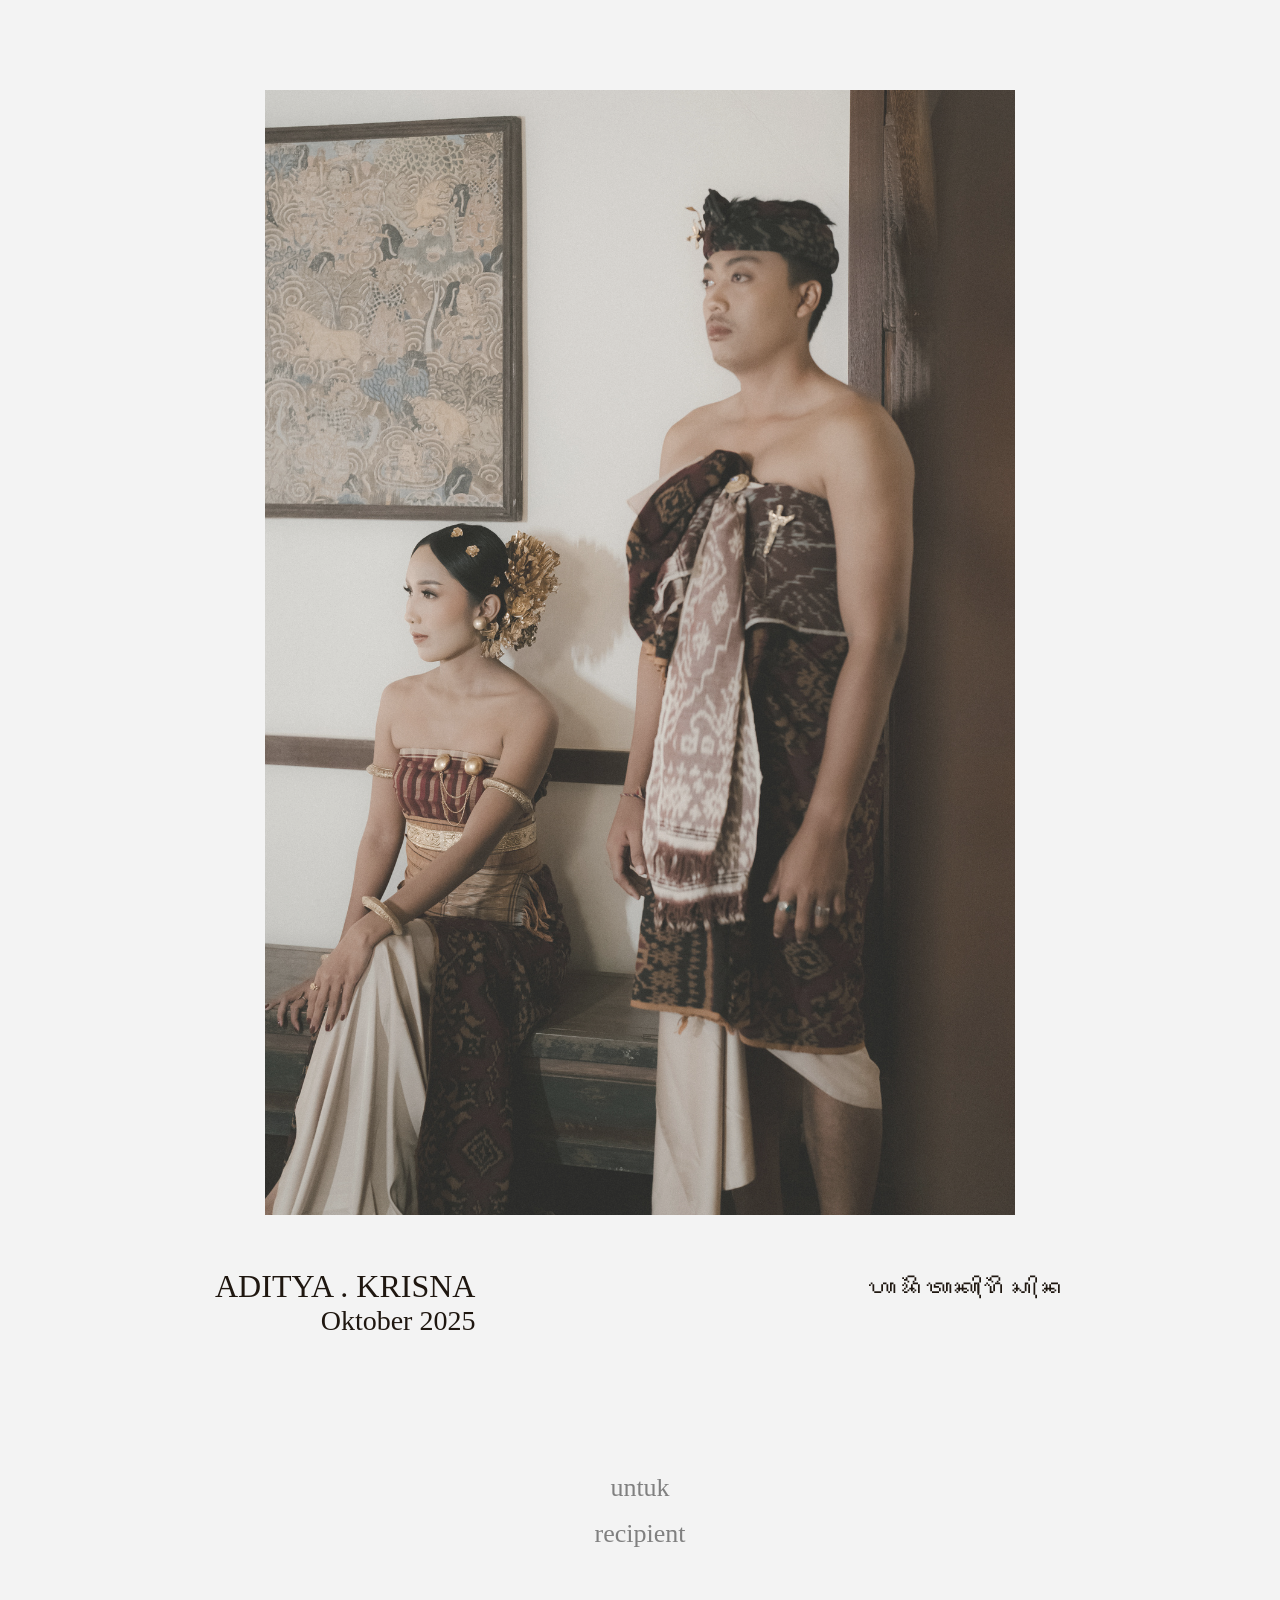
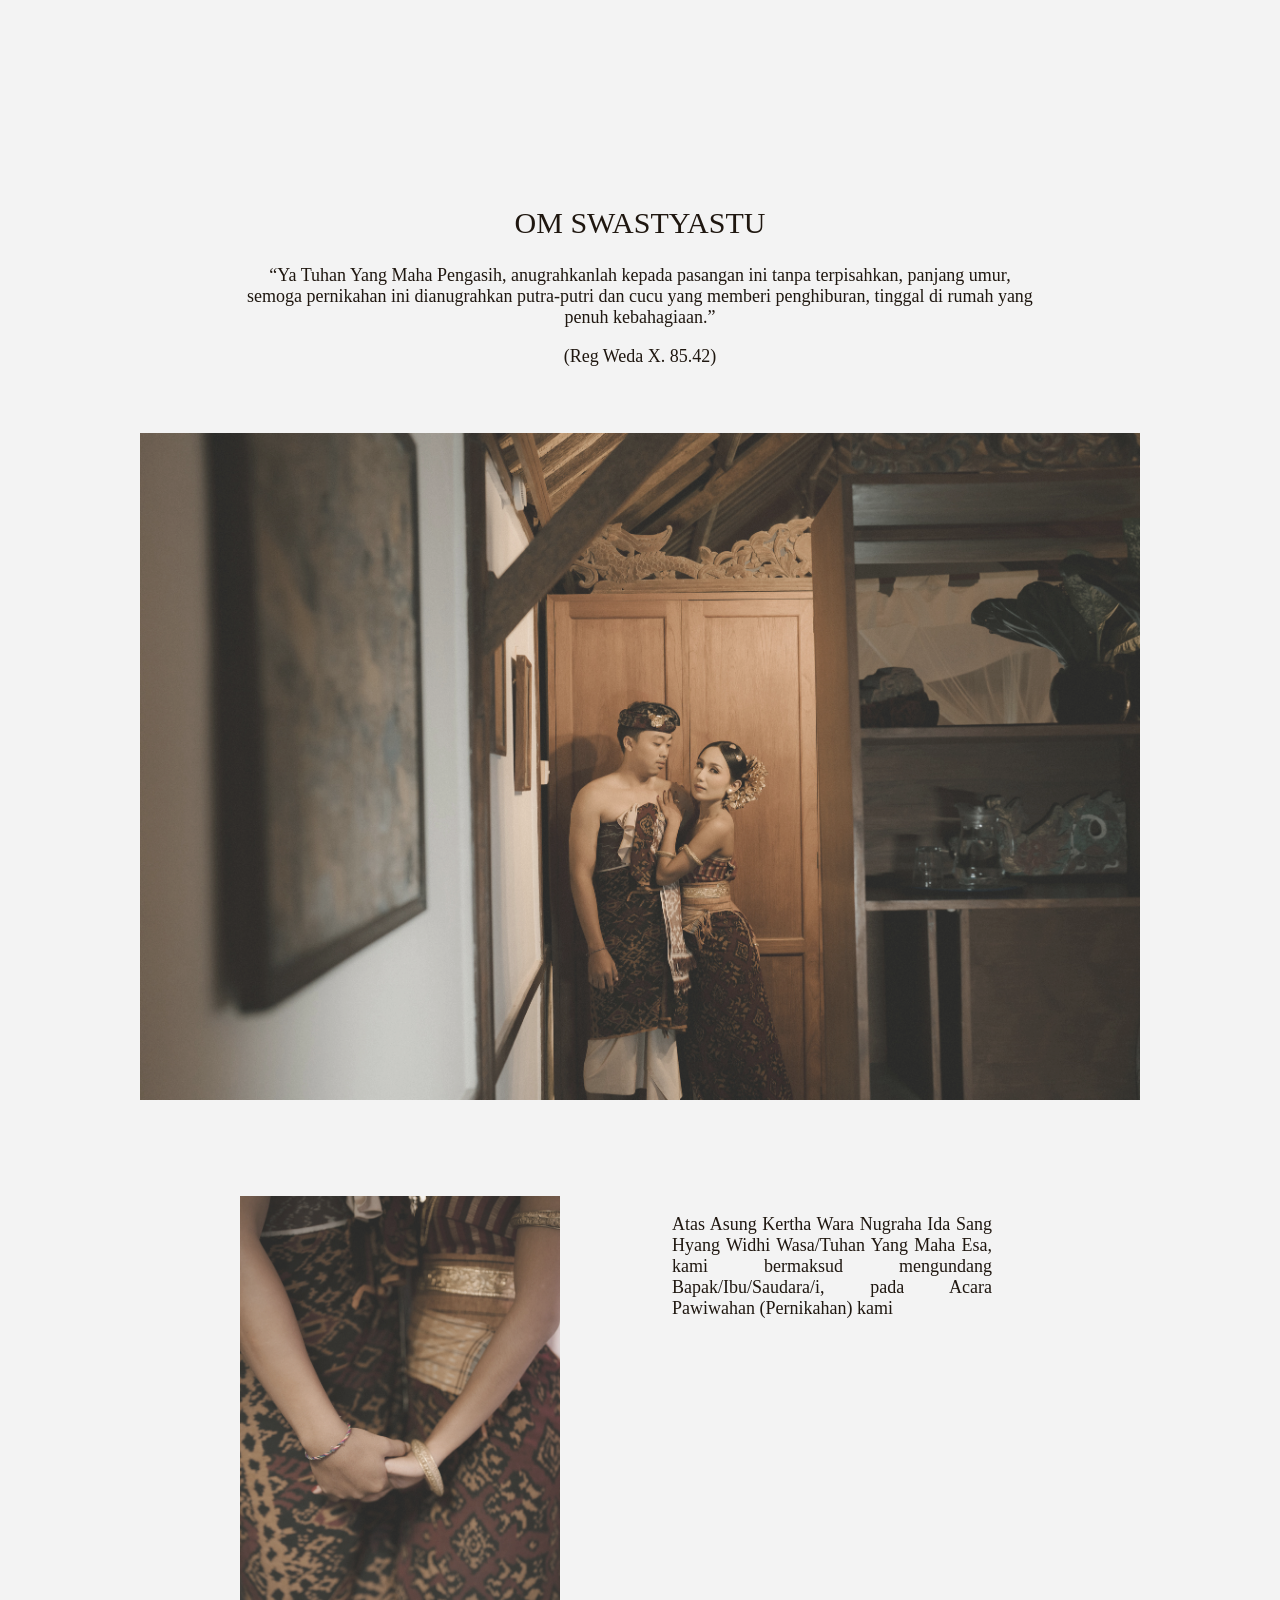
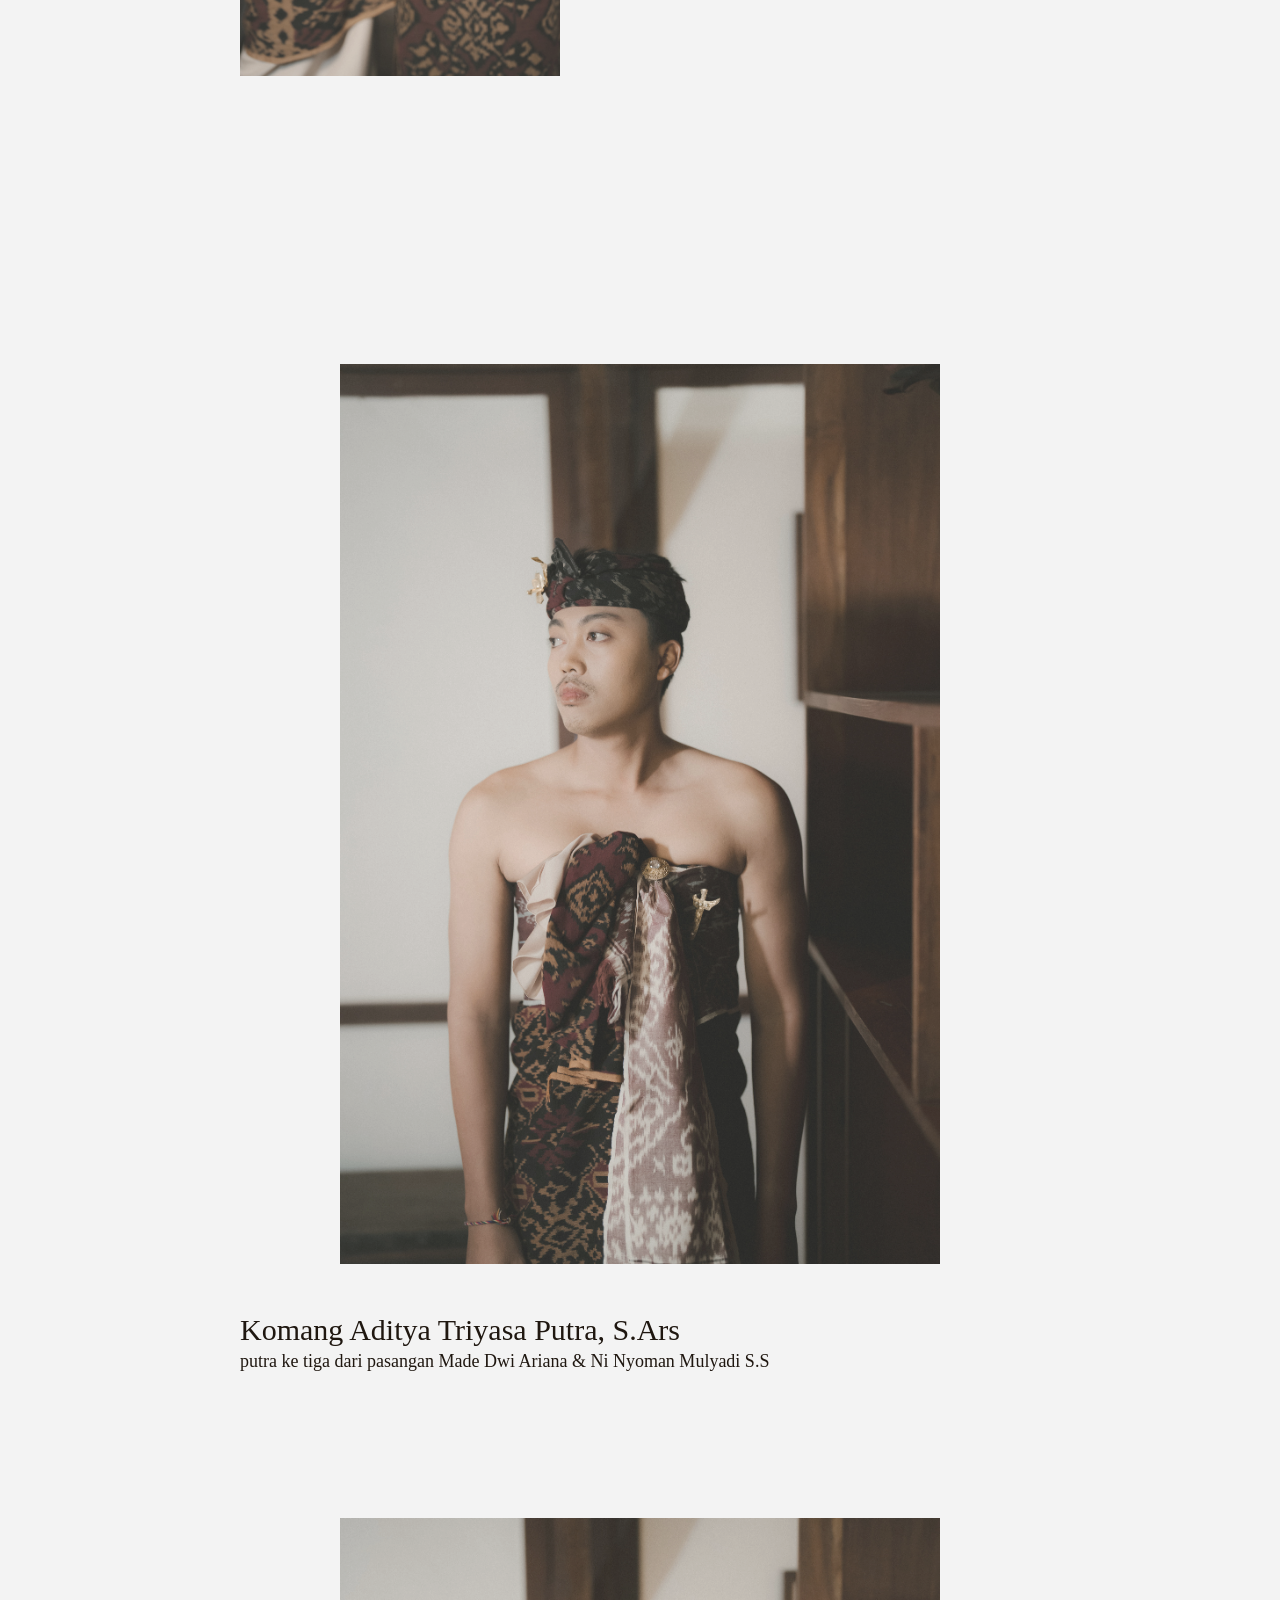
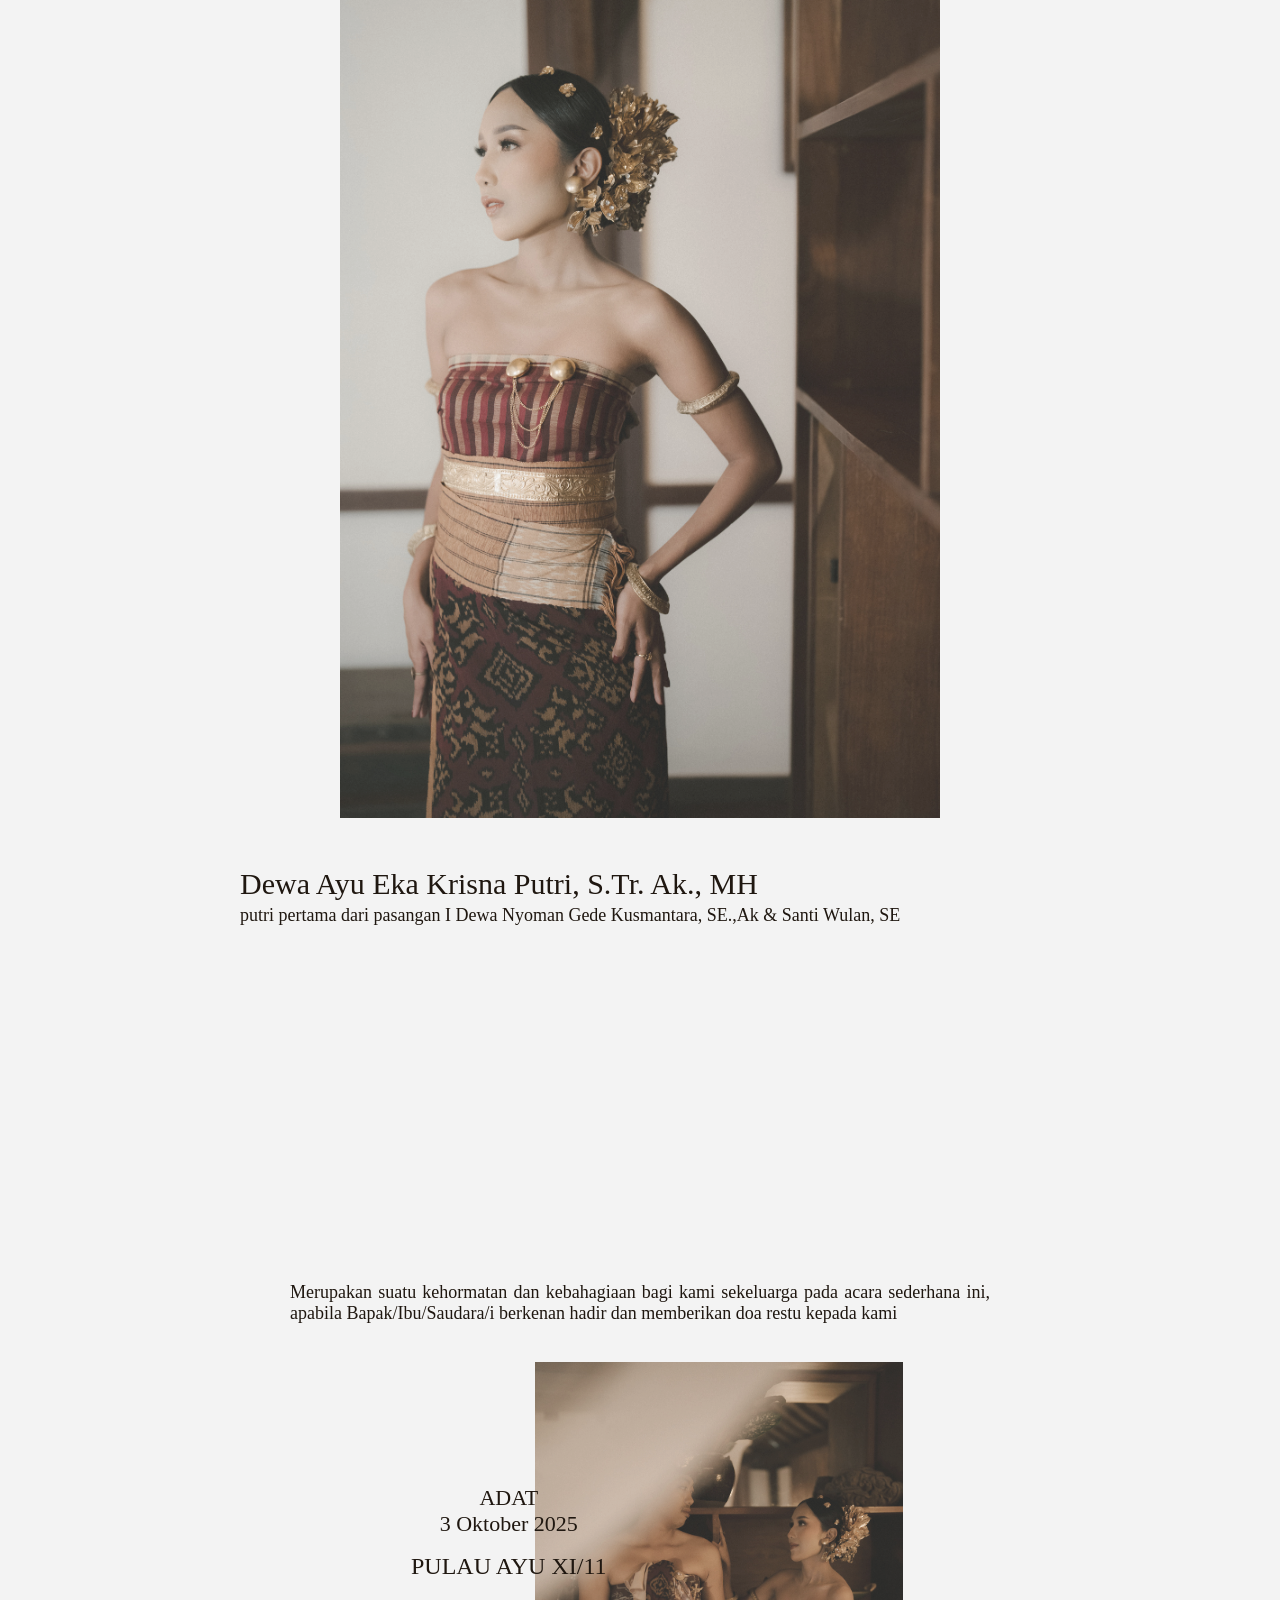
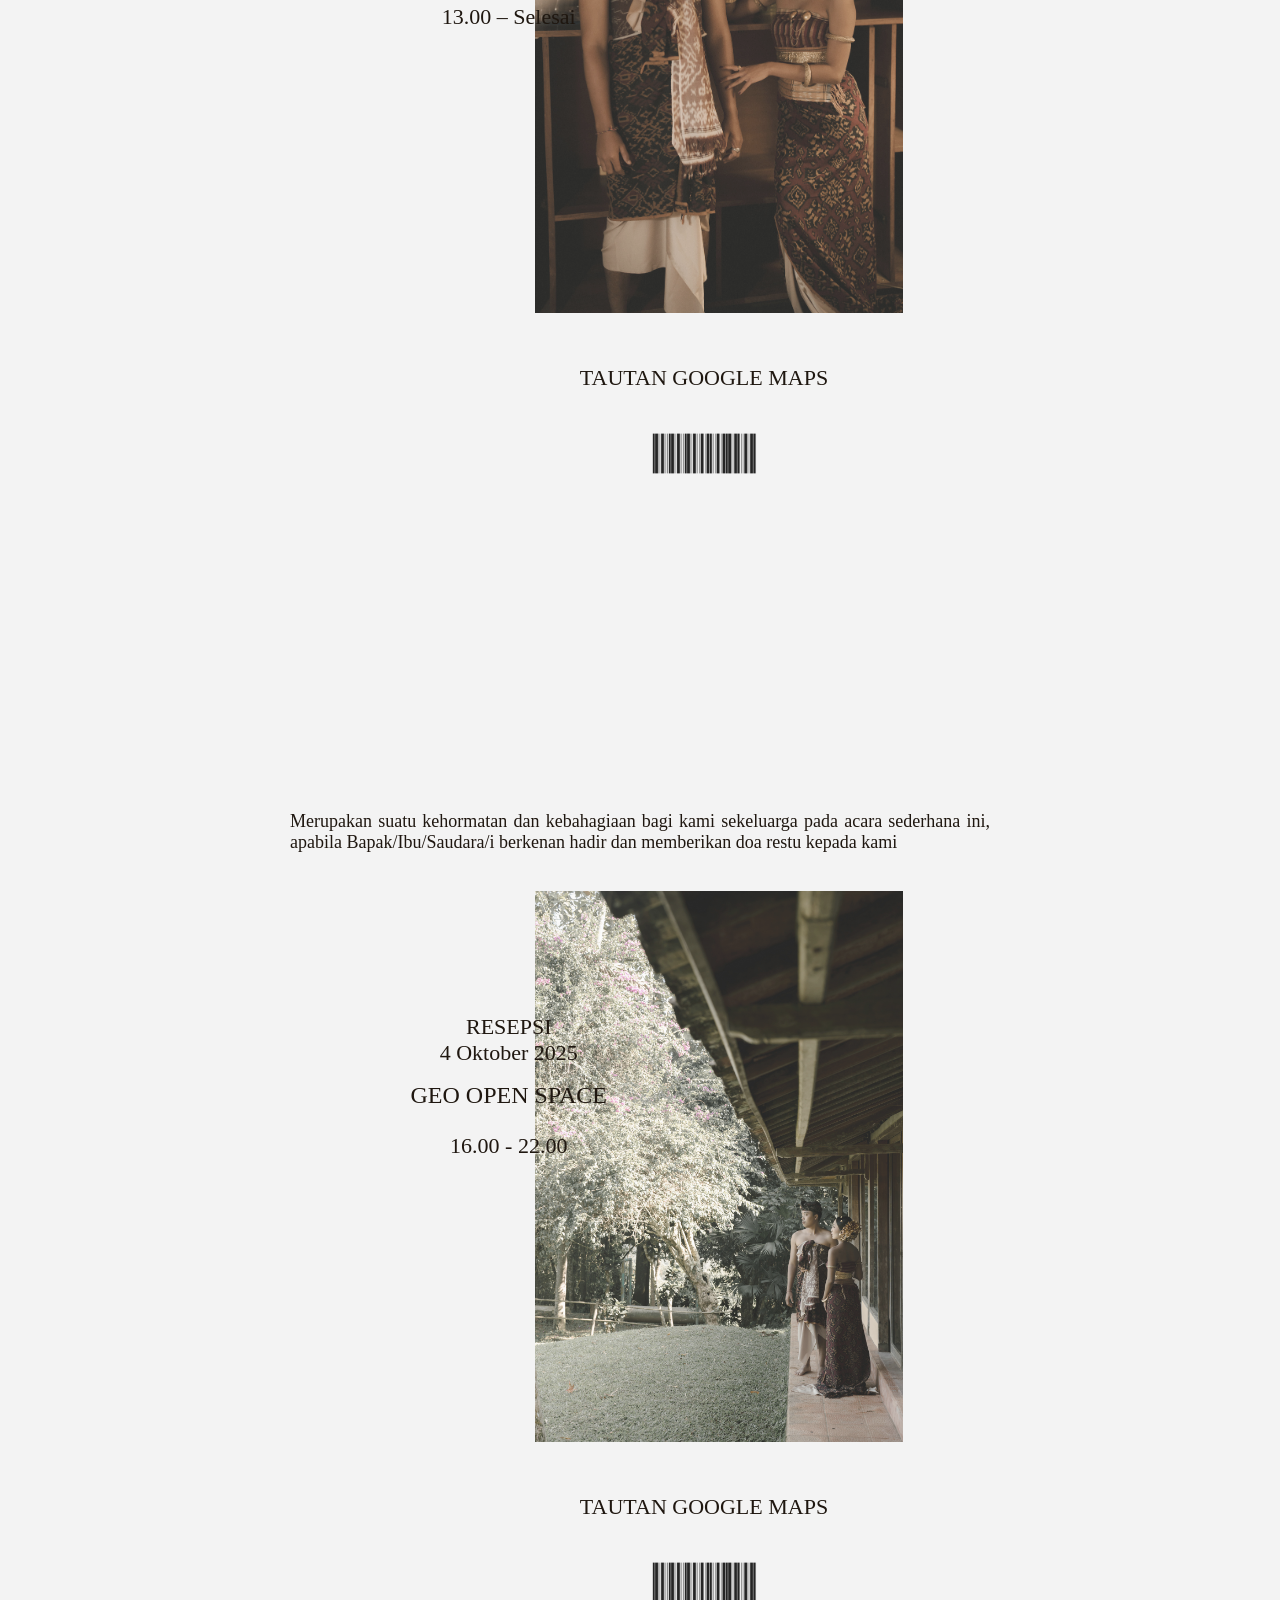
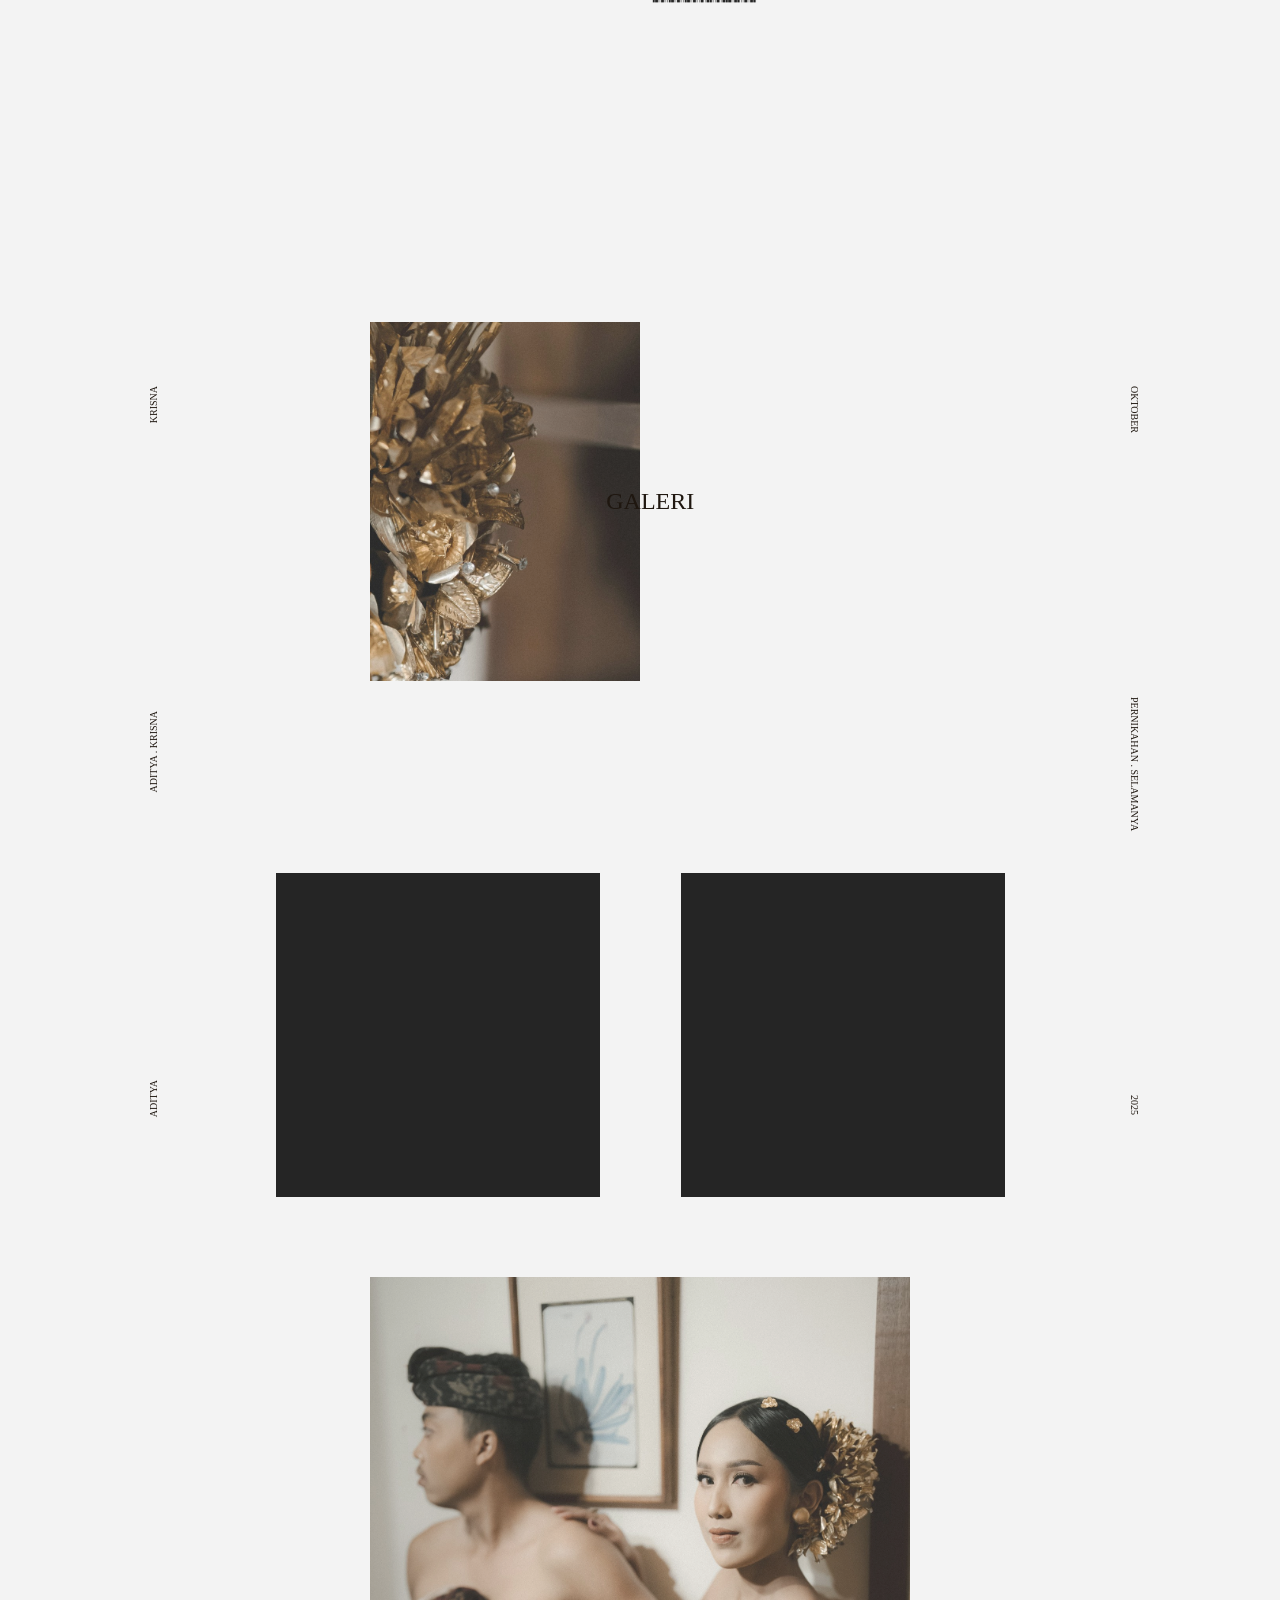
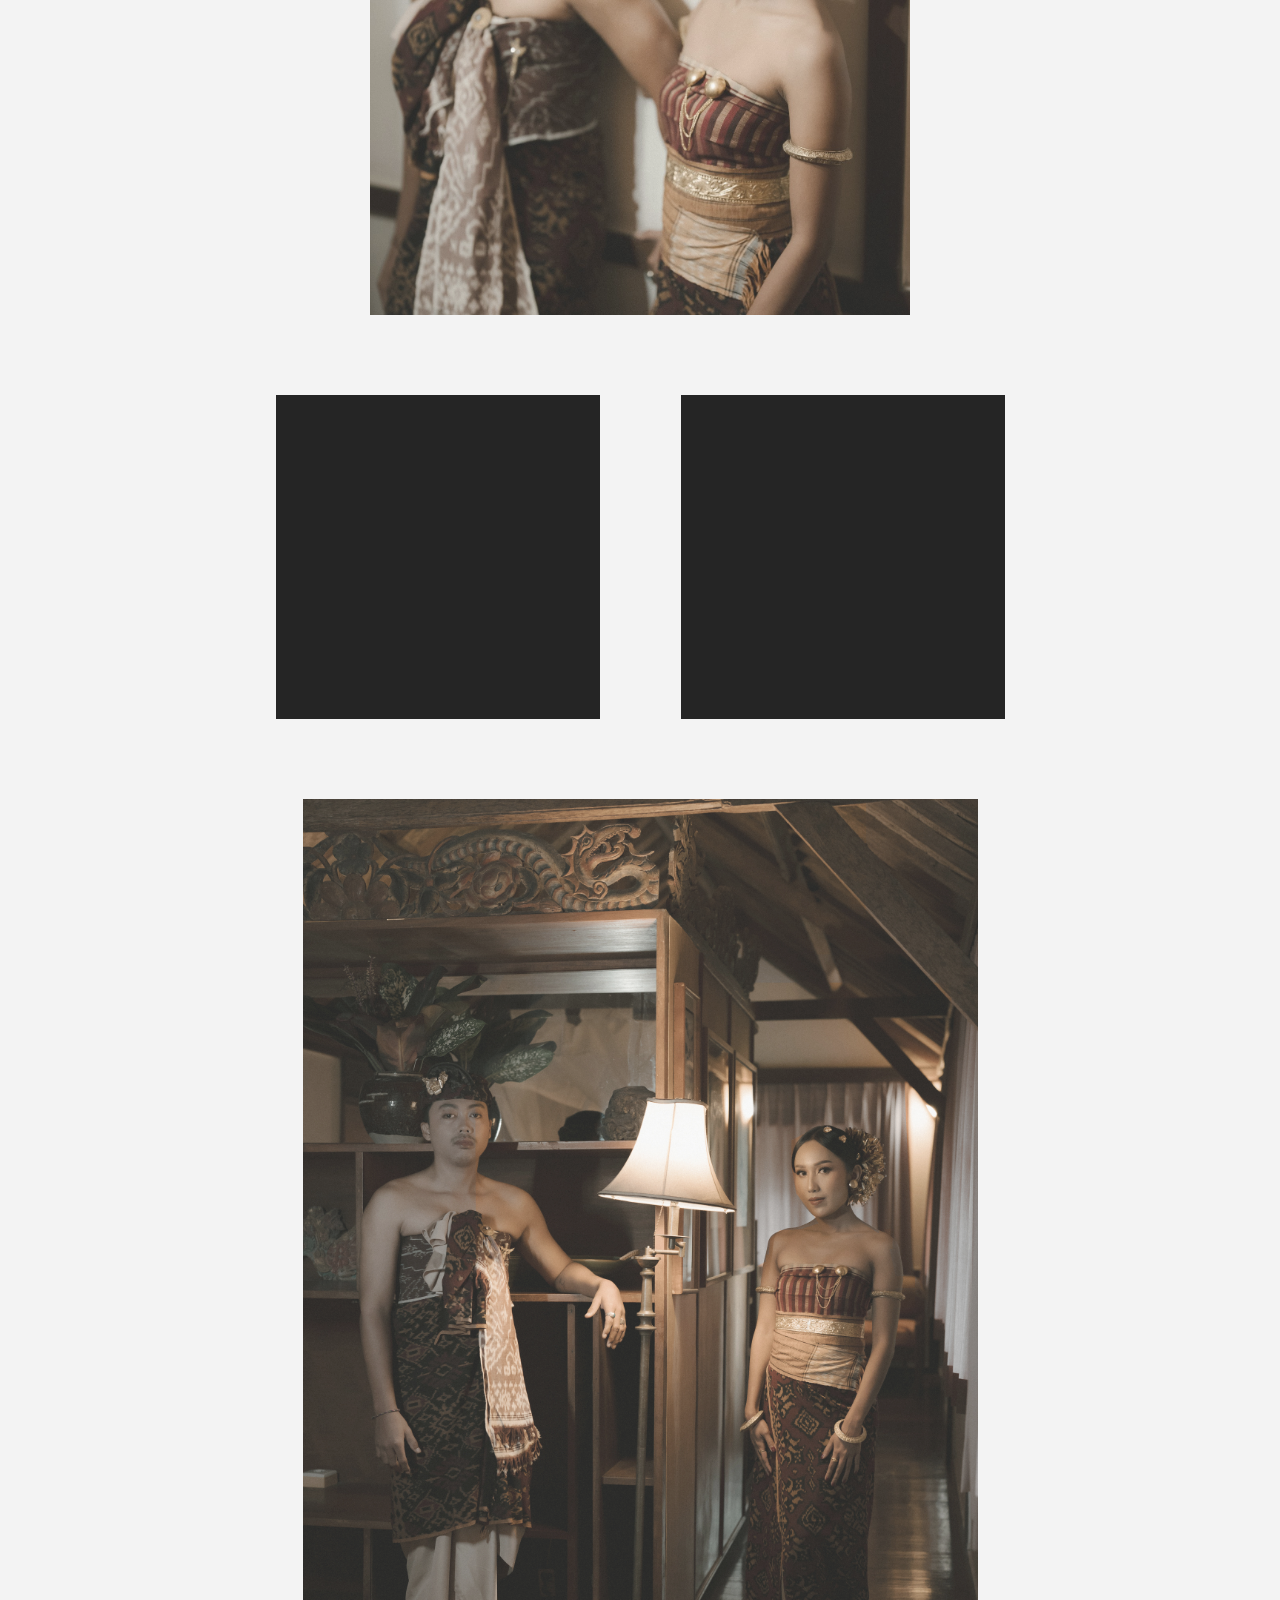
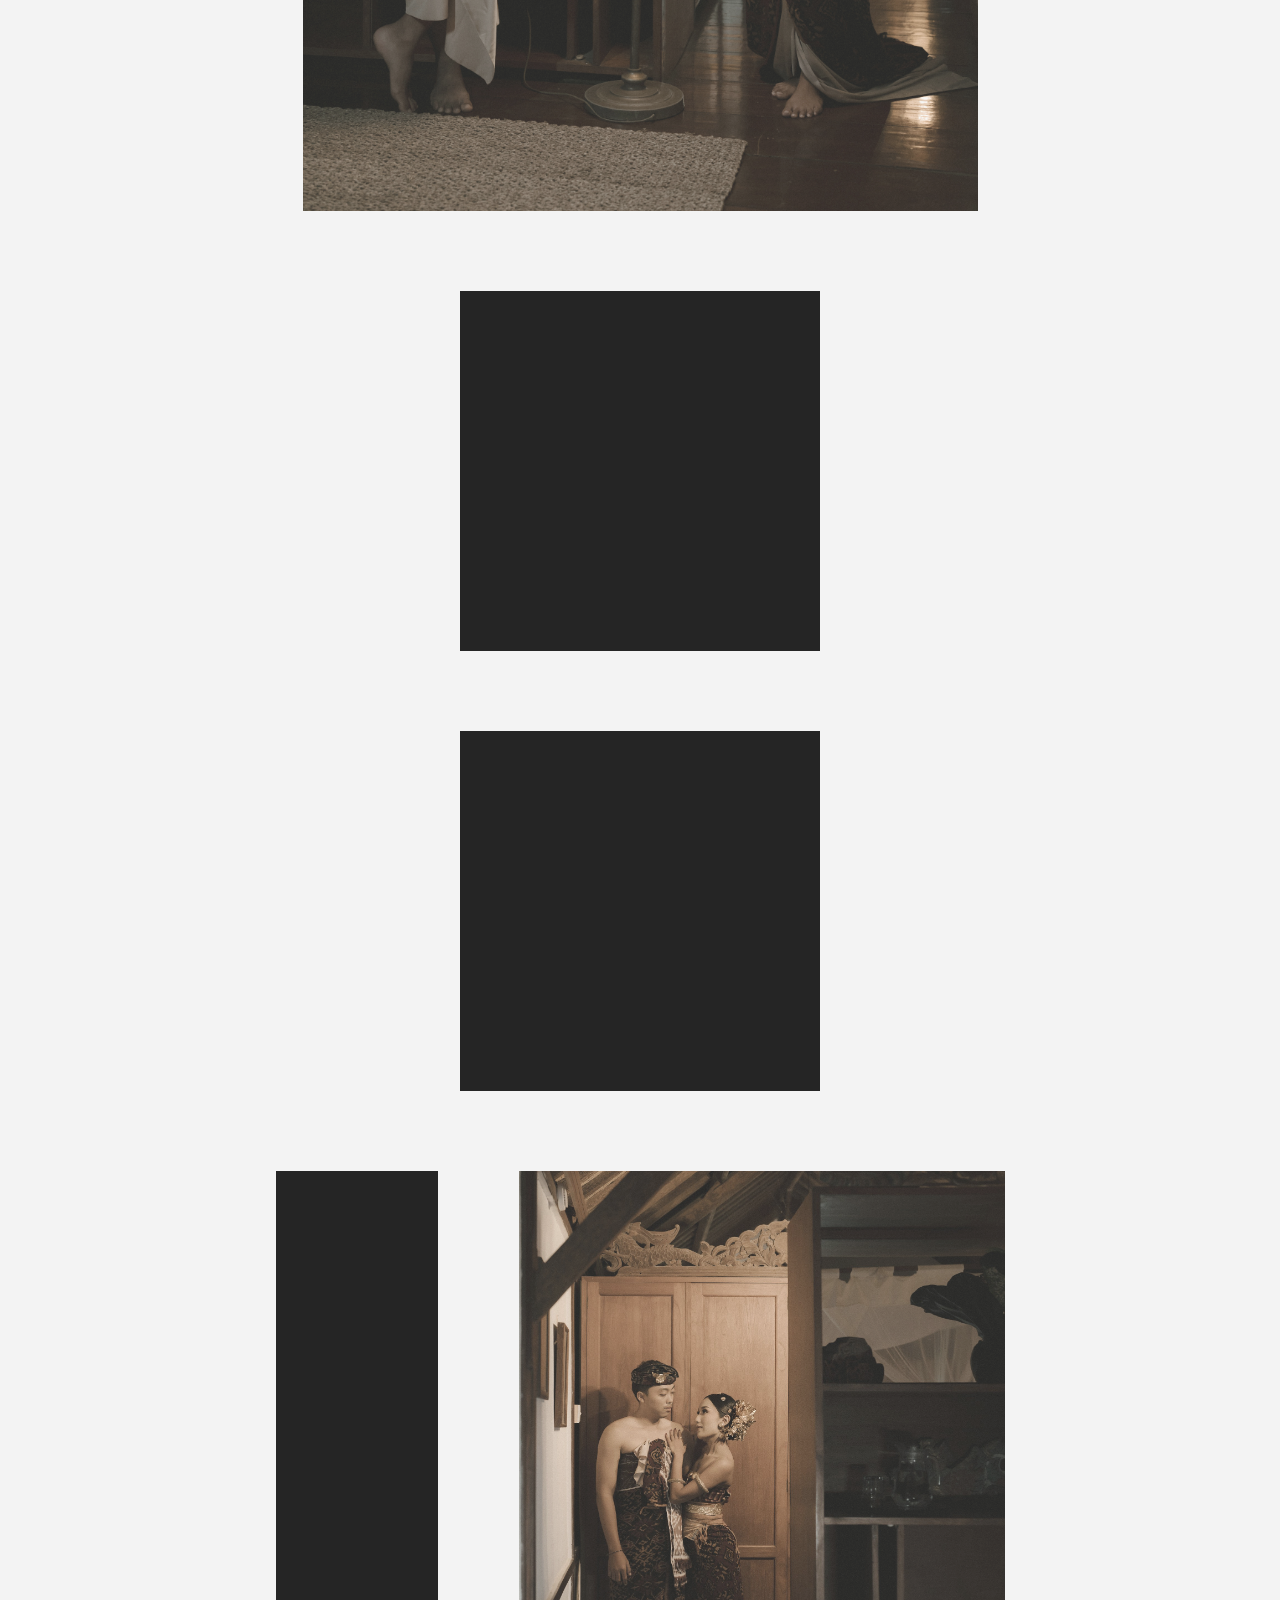
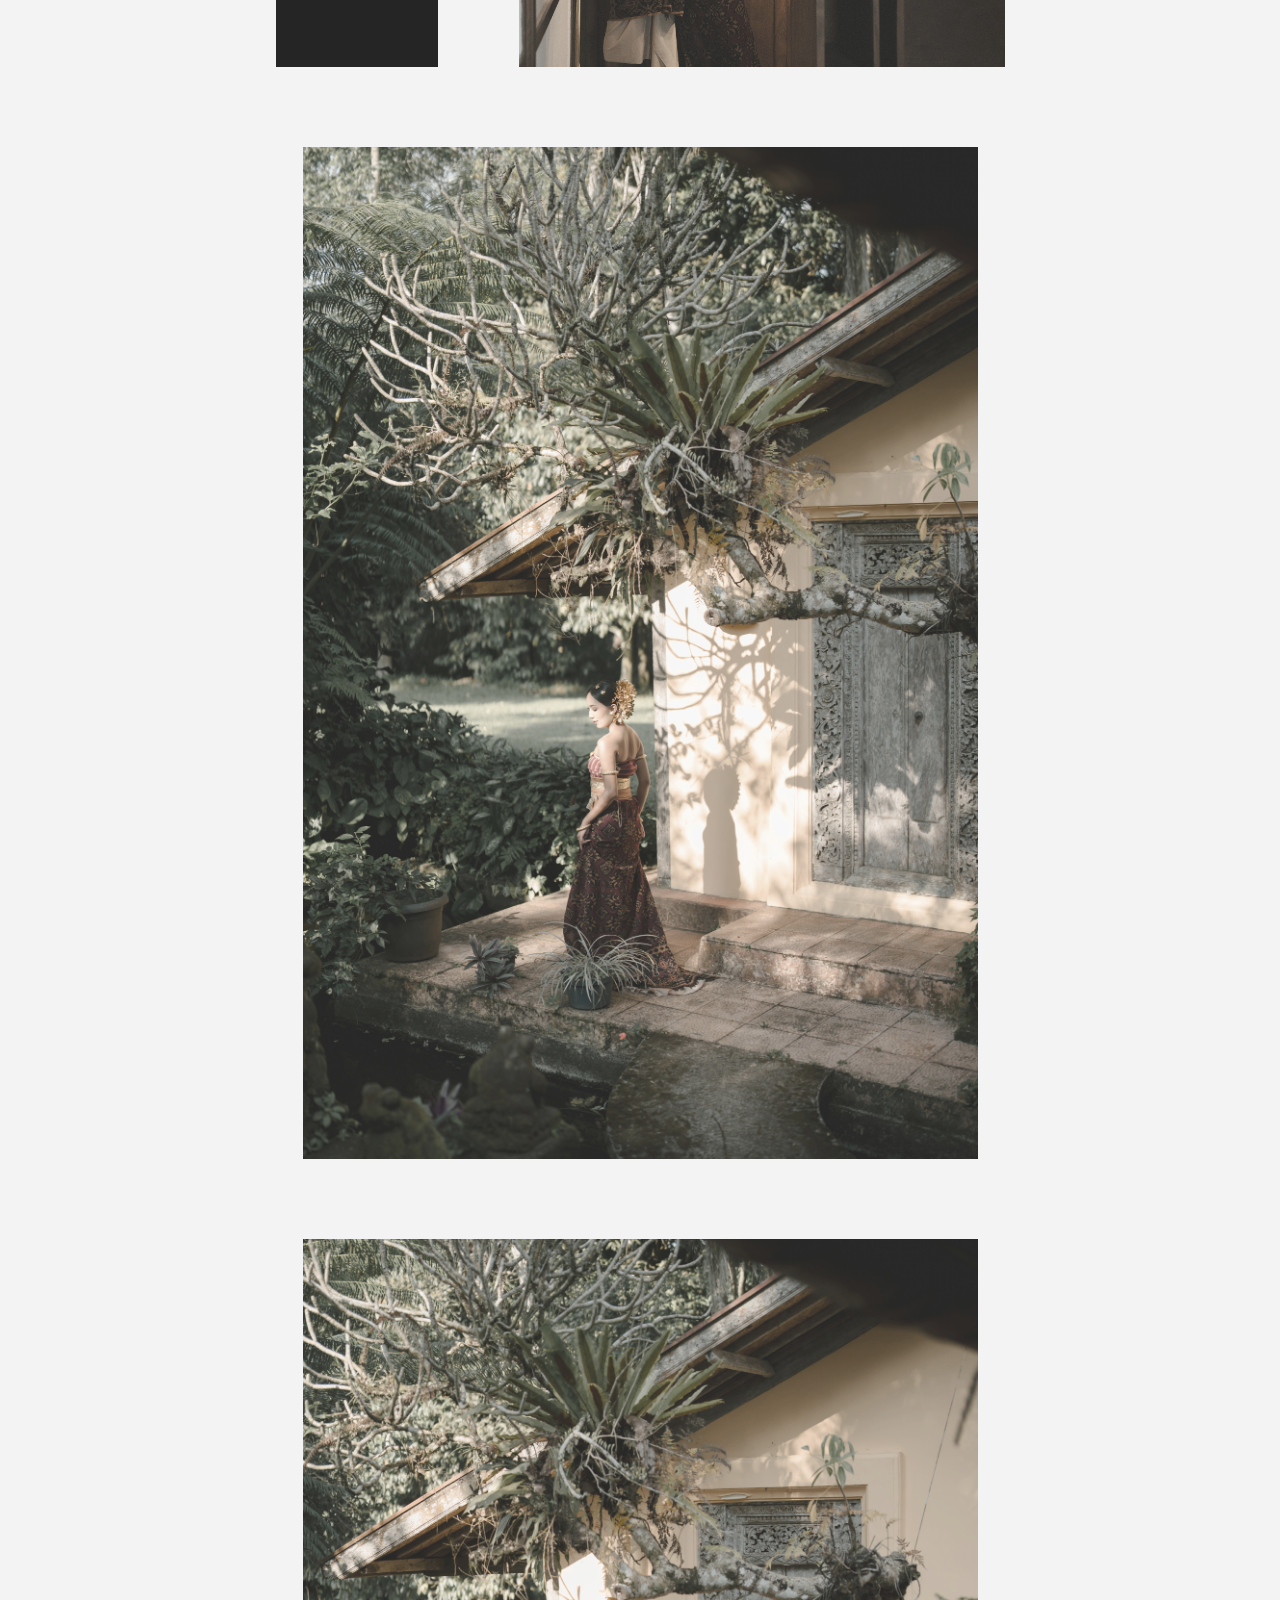
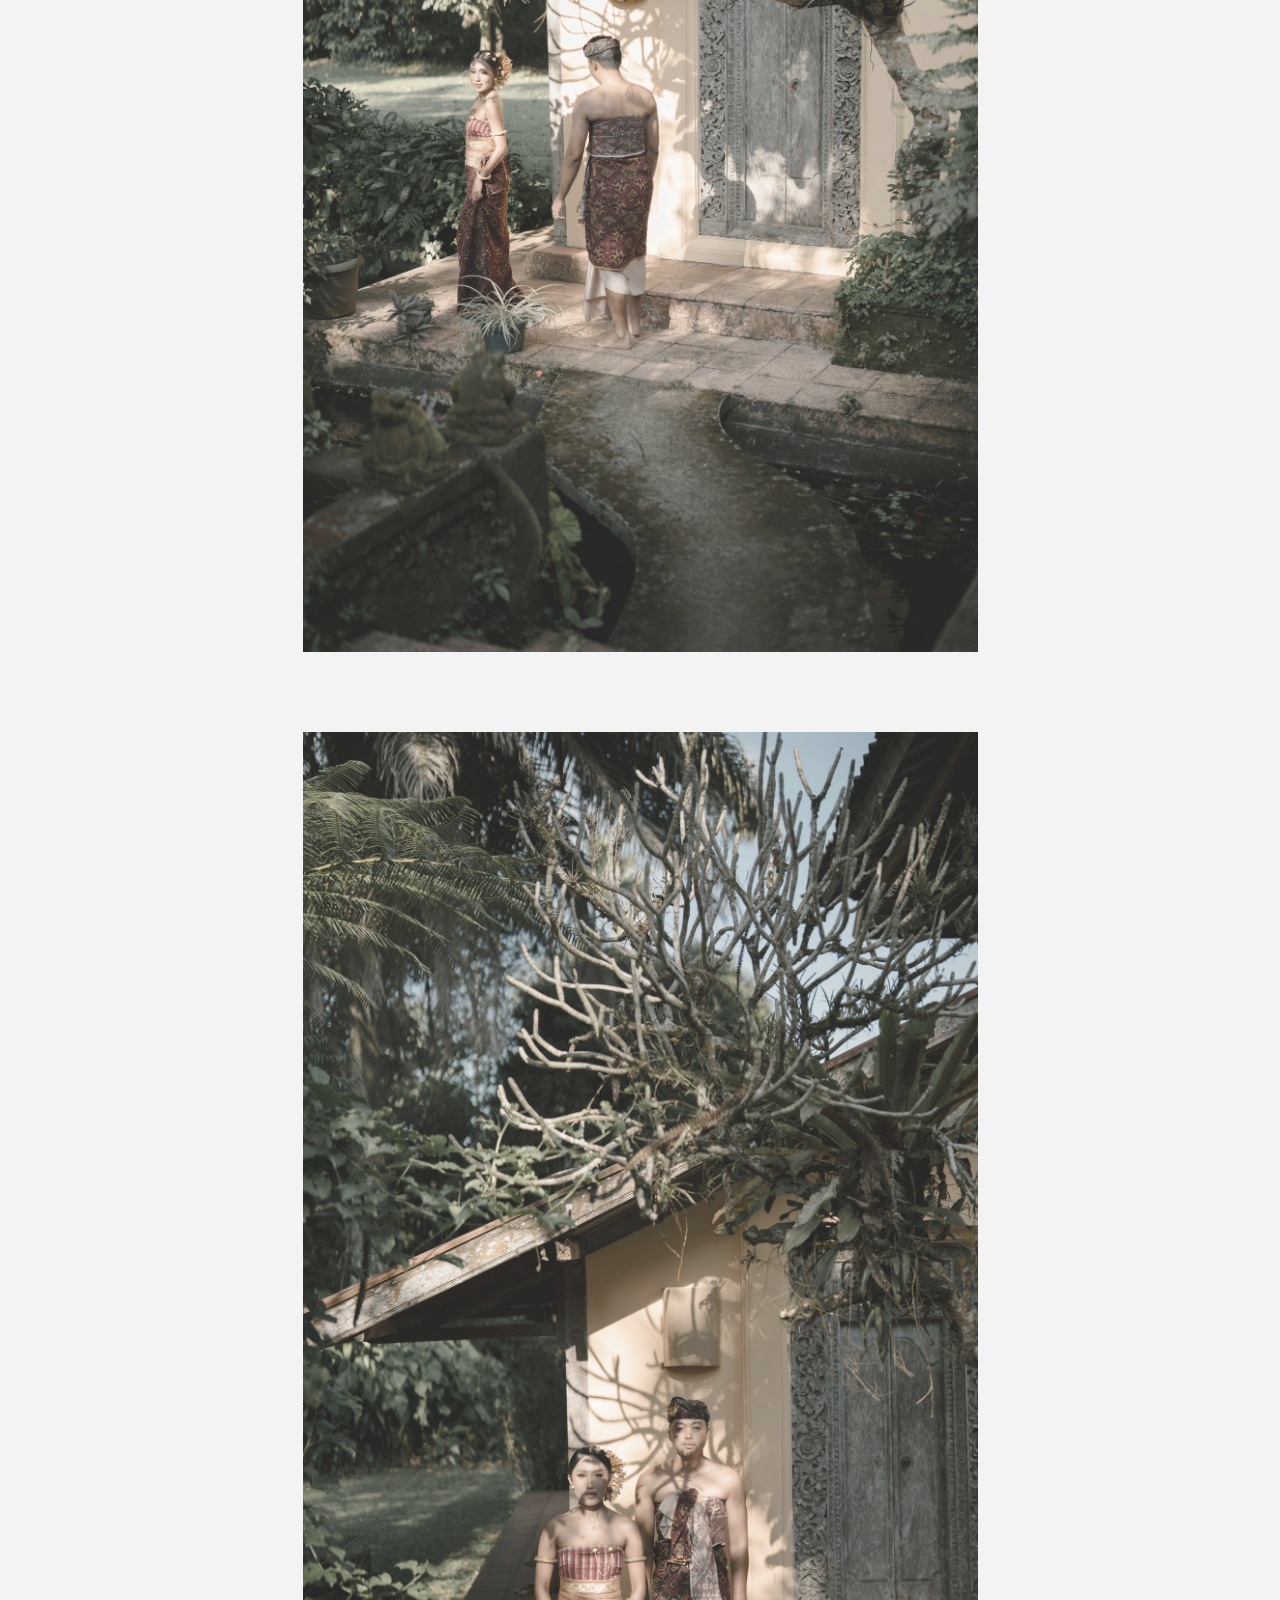
==== coba/index.html @ 6f1b250f "lots of thing" ====
<!DOCTYPE html>
<html lang="en">
<head>
    <meta charset="UTF-8">
    <meta name="viewport" content="width=device-width, initial-scale=1.0">
    <link rel="stylesheet" href="style.css">
    <title>Document</title>
</head>
<body>
    <div class="main-container">
        <div class="hero-container">
            <img src="assets/output_prefix-002.jpg" alt="">
            <div class="hero-text-container">
                <div class="hero-name-date"> 
                    <h1 class="hero-name">ADITYA . KRISNA</h1>
                    <h3 class="hero-date">Oktober 2025</h3>
                </div>
                <h3>ᬳᬤᬶᬢ​ᬓ᭄ᬭᬶᬲ᭄ᬦ</h3>
            </div>
            <div class="hero-recipient">
                <h4 style="margin-bottom: 1rem;">untuk</h4>
                <h4 style="margin-top: 1rem;">recipient</h4>
            </div>
        </div>   
       <div class="doa-container">
            <div class="doa-text">
                <h2>OM SWASTYASTU</h2>
                <p>“Ya Tuhan Yang Maha Pengasih, anugrahkanlah kepada pasangan ini tanpa terpisahkan, panjang umur, semoga pernikahan ini dianugrahkan putra-putri dan cucu yang memberi penghiburan, tinggal di rumah yang penuh kebahagiaan.”</p>
                <p>(Reg Weda X. 85.42)</p>
            </div>
            <img src="assets/output_prefix-023.jpg" alt=""> 
            <div class="doa-text2">
                <img src="assets/output_prefix-001.jpg" alt="">
                <p>Atas Asung Kertha Wara Nugraha Ida Sang Hyang Widhi Wasa/Tuhan Yang Maha Esa, kami bermaksud mengundang Bapak/Ibu/Saudara/i, pada Acara Pawiwahan (Pernikahan) kami </p>
            </div>
       </div>  
       <div class="profile-container">
            <div class="profile-person">
                <img src="assets/output_prefix-003.jpg" alt="">
                <div class="profile-text">
                    <h2>Komang Aditya Triyasa Putra, S.Ars</h2>
                    <p>putra ke tiga dari pasangan Made Dwi Ariana & Ni Nyoman Mulyadi S.S</p>        
                </div>
                <img src="assets/output_prefix-004.jpg" alt="">
                <div class="profile-text">
                    <h2>Dewa Ayu Eka Krisna Putri, S.Tr. Ak., MH</h2>
                    <p>putri pertama dari pasangan I Dewa Nyoman Gede Kusmantara, SE.,Ak & Santi Wulan, SE</p>                
                </div>
            </div>
       </div>
       <div class="alamat-main">
            <p>Merupakan suatu kehormatan dan kebahagiaan bagi kami sekeluarga pada acara sederhana ini, apabila Bapak/Ibu/Saudara/i berkenan hadir dan memberikan doa restu kepada kami </p>
            <div class="card">
                <div class="card__text" style="font-size: 1rem;">
                    <h6>ADAT <br>3 Oktober 2025</h6>
                    <h5>PULAU AYU XI/11</h5>
                    <h6>13.00 – Selesai</h6>
                </div>
                <img class="card__img" src="assets/output_prefix-006.jpg" alt="">
            </div>
            <div class="barcode">
                <h6>TAUTAN GOOGLE MAPS</h6>
                <img src="assets/Untitled-2.png" alt="">
            </div>
        
       </div>
       <div class="alamat-main">
            <p>Merupakan suatu kehormatan dan kebahagiaan bagi kami sekeluarga pada acara sederhana ini, apabila Bapak/Ibu/Saudara/i berkenan hadir dan memberikan doa restu kepada kami </p>
            <div class="card">
                <div class="card__text" style="font-size: 1rem;">
                    <h6>RESEPSI <br>4 Oktober 2025</h6>
                    <h5>GEO OPEN SPACE</h5>
                    <h6>16.00 - 22.00</h6>
                </div>
                <img class="card__img" src="assets/output_prefix-012.jpg" alt="">
            </div>
            <div class="barcode">
                <h6>TAUTAN GOOGLE MAPS</h6>
                <img src="assets/Untitled-2.png" alt="">
            </div>
        </div>  
        <div class="galeri-tabel">
            <div class="header-container">
                 <div class="header-left">
                <p>KRISNA</p>
                <p>ADITYA . KRISNA</p>
                <p>ADITYA</p>
            </div>
            </div>

            <div class="galeri">
                    <div class="galeri-title__card">
                        <img src="assets/galeri-header.jpg" alt="" style="width: 40%;">
                        <h5>GALERI</h5>
                    </div>

                <div class="galeri-content">
                    <div class="content-1">
                        <img src="assets/black.png" alt="" style="width: 40%;">
                        <img src="assets/black.png" alt="" style="width: 40%;">
                    </div>
                    <img src="assets/output_prefix-019.jpg" alt="" style="width: 60%;">
                    <div class="content-2">
                        <img src="assets/black.png" alt="" style="width: 40%;">
                        <img src="assets/black.png" alt="" style="width: 40%;">
                    </div>
                    <img src="assets/output_prefix-021.jpg" alt="">
                    <img src="assets/black.png" alt="" style="width: 40%;">
                    <img src="assets/black.png" alt="" style="width: 40%;">
                    <div class="content-3">
                        <img src="assets/black.png" alt="" style="width: 20%;">
                        <img src="assets/output_prefix-000.jpg" alt="" style="width: 60%;">
                    </div>
                    <img src="assets/output_prefix-024.jpg" alt="">
                    <img src="assets/output_prefix-025.jpg" alt="">
                    <img src="assets/output_prefix-026.jpg" alt="">
                    <!-- more vertical margin here -->
                    <img src="assets/output_prefix-027.jpg" alt="" style="width: 50%; margin: 10rem;"> 
                    <!-- more vertical margin here -->
                    <img src="assets/output_prefix-032.jpg" alt="">
                    <img src="assets/black.png" alt="">
                    <div class="content-4">
                        <img src="assets/black.png" alt="" style="width: 40%;">
                        <img src="assets/black.png" alt="" style="width: 40%;">
                    </div>
                    <img src="assets/output_prefix-031.jpg" alt="">
                    <img src="assets/output_prefix-033.jpg" alt="" style="width: 40%;">
                    <img src="assets/output_prefix-034.jpg" alt="" style="width: 40%;">
                    <img src="assets/output_prefix-035.jpg" alt="">
                    <div class="content-5">
                        <img src="assets/black.png" alt="" style="width: 40%;">
                        <img src="assets/black.png" alt="" style="width: 40%;">
                    </div>
                    <div class="content-6">
                        <img src="assets/black.png" alt="" style="width: 40%;">
                        <img src="assets/black.png" alt="" style="width: 40%;">
                    </div>
                    <img src="assets/output_prefix-041.jpg" alt="">
                    <img src="assets/output_prefix-036.jpg" alt="">
                    <div class="content-7">
                        <img src="assets/black.png" alt="" style="width: 40%;">
                        <img src="assets/black.png" alt="" style="width: 40%;">
                    </div>
                    <img src="assets/output_prefix-044.jpg" alt="">
                    <div class="content-8">
                        <div>
                            <img src="assets/black.png" alt="">
                            <img src="assets/black.png" alt="">
                            <img src="assets/black.png" alt="">
                        </div>
                        <img src="assets/black.png" alt="" style="width: 40%;">
                    </div>
                    <img src="assets/output_prefix-046.jpg" alt="">
                    <img src="assets/output_prefix-047.jpg" alt="">
                    <img src="assets/output_prefix-051.jpg" alt="">
                    <div class="content-9">
                        <img src="assets/black.png" alt="" style="width: 40%;">
                        <img src="assets/black.png" alt="" style="width: 40%;">
                    </div>                    
                    <img src="assets/output_prefix-045.jpg" alt="">
                </div>
            </div>
            <div class="header-container">
                <div class="header-right">
                <p>OKTOBER</p>
                <p>PERNIKAHAN . SELAMANYA</p>
                <p>2025</p>
            </div>

            </div>
        </div>   
        <div id="lightbox" class="lb hidden" role="dialog" aria-modal="true" aria-label="Image viewer" tabindex="-1">
            <button class="lb__btn lb__close" aria-label="Close (Esc)">×</button>
            <button class="lb__btn lb__prev" aria-label="Previous (←)">❮</button>
            <img class="lb__img" alt="">
            <button class="lb__btn lb__next" aria-label="Next (→)">❯</button>
        </div>  
    </div>
    <script src="script.js"></script>
</body>
</html>
---- coba/style.css ----
/* 
---------color---------
text-1:#3f2c1e
text-2:#1f1710
*/

/* --------------------------GLOBAL-------------------------- */
:root {
  --text-1: #1f1710;
  --text-2: grey;
  --background: #f3f3f3;
  --section-marginbottom: 12rem;
}

html, body {
  font-size: 50%;
  margin: 0;
  padding: 0;
  text-align: justify;
}
@media (min-width:550px) {
  html, body {font-size: 80%;}     
}

@media (min-width:1000px) {
  html, body {font-size: 100%;}     
}

body {
    color:var(--text-1);
    background-color: var(--background) ;
}

p {
  font-size: 1.125rem; /* 18px */
}

h6 { font-size: 1.375rem; font-style: normal; font-weight: normal; } /* 22px */
h5 { font-size: 1.5rem; font-style: normal; font-weight: normal;} /* 24px */
h4 { font-size: 1.625rem; font-style: normal; font-weight: normal;} /* 26px */
h3 { font-size: 1.750rem; font-style: normal; font-weight: normal;}     /* 28px */
h2 { font-size: 1.875rem; font-style: normal; font-weight: normal;} /* 30px */
h1 { font-size: 2rem; font-style: normal; font-weight: normal;}     /* 32px */

.main-container {
    /* line-height: 1.2;
    overflow-y: auto;
    height: 100vh;
    scrollbar-width: none; /* Firefox */
    /* -ms-overflow-style: none;  */
    display: flex;
    flex-direction: column;
    justify-content: center;
    align-items: center;
    max-width: 1000px;
    margin-left: auto;
    margin-right: auto;
}

.main-container::-webkit-scrollbar {
  /* display: none; Chrome, Safari, newer Edge */
}

.main-container img {
    opacity: 0.85;
}
/* --------------------------HERO SECTION-------------------------- */
.hero-container {
    display: flex;
    flex-direction: column;
    justify-content: center;
    align-items: center;
    margin-top: 10vh;
    margin-bottom: var(--section-marginbottom);
}

.hero-container img {
    margin-bottom: 2rem;
    width: 75%;
}

.hero-text-container {
    width:  85%;
    display: flex;
    justify-content: space-between;
    margin-bottom: 1rem;
}

.hero-name-date {
    display: flex;
    flex-direction: column;
    margin-bottom: 5rem;
}
.hero-name{
    margin-bottom: 0;
}

.hero-date {
    margin: 0;
    text-align: end;
}

.hero-recipient{
    text-align: center;
    color: var(--text-2);
    font-weight: 50;
}

.hero-recipient h4 {
    margin: 2.5rem;
}

/* --------------------------DOA SECTION-------------------------- */

.doa-container {
    display: flex;
    flex-direction: column;
    justify-content: center;
    align-items: center;
    margin-bottom: var(--section-marginbottom);
}

.doa-text{
    text-align: center;
    width: 80%;
    margin-bottom: 3rem;
}

.doa-container img{
    width: 100vw;
    max-width: 1000px;
    overflow-y: visible;
    margin-bottom: 6rem;
}
.doa-text2 {
    width: 80%;
    display: flex;
    justify-content: space-between;
}

.doa-text2 img {
    width: 40%;
}

.doa-text2 p {
    width: 40%;
    margin-left: .5rem;
    margin-right: 3rem;
}

/* --------------------------PROFILE-------------------------- */

.profile-container{
    display: flex;
    flex-direction: column;
    justify-content: center;
    align-items: center;
    margin-bottom: var(--section-marginbottom);

}

.profile-container img {
    width: 75%;
    margin-bottom: 1.5rem;
}

.profile-person {
    width: 80%;
    display: flex;
    flex-direction: column;
    justify-content: center;
    align-items: center;
    
}

.profile-text {
    align-self: flex-start;
    margin-bottom: 8rem;
}

.profile-text h2 {
    margin-bottom: 4px;
}

.profile-text p {
    margin-top: 0;
}

/* --------------------------ALAMAT-------------------------- */

.alamat-main {
    display: flex;
    flex-direction: column;
    width: 70%;
    justify-content: center;
    align-items: center;
    margin-bottom: var(--section-marginbottom);
    gap: 1.25rem;
}


.card {
    display: flex;
    position: relative;
    justify-content: space-between;
    width: 75%;
    align-items: center;
}
.media  {
    width: 100%;
}

.card__img {
  width: 70%;
  height: auto;
}


.card__text {
    position: relative;
    display: flex;
    flex-direction: column;
    z-index: 2;
    bottom: 5rem;
    margin-right: -20%;
    width: 70%;
    gap: 1rem;
}
.card__text {
    text-align: center;
}

.card__text h5 {
    margin-bottom: 0.5rem;
    margin-top: 0;
}

.card__text h6 {
    margin: 0;
    margin-bottom: 0;
}
.barcode img {
    width: 30%
}

.barcode {
    text-align: center;
    display: flex;
    flex-direction: column;
    justify-content: center;
    align-items: center;
    width: 100%;
    margin-right: -8rem;
}

.barcode h6 {
    margin-bottom: 0;
    margin-top: 2rem;
    z-index: 2;
}

.barcode img {
    z-index: 1;
    position: relative;
    bottom: 3rem;
}

/* --------------------------Galeri Header-------------------------- */
.galeri-tabel {
    display: grid;
    grid-template-areas: 
    "header-left galeri header-right";
    grid-template-columns: 0.5fr 9fr 0.5fr;
    width: 100%;
}

.header-left {
    grid-area: header-left;
}


.header-right {
    grid-area: header-right;
}

.galeri {
    grid-area: galeri;
}

.header-left, .header-right {
    display: flex;
    position: sticky;
    top: 0;
    flex-direction: column;
    gap: 10rem;
    padding-top: 3rem;
}

.header-right p {
    writing-mode: vertical-rl;
    margin-bottom: 17.5rem;
    margin-right: 0;
}

.header-left p {
    writing-mode: vertical-rl;
    position: relative;
    transform: rotate(180deg);
    margin-bottom: 20rem;
    margin-left: 0.5rem;
}

.header-container {
    position: relative;
}

@media(min-width:550px) {
 .header-left p, .header-right p {
    font-size: 0.625rem;
    margin-bottom: 8rem;
 }   
 .header-right p {
    margin-bottom: 6.5rem;
 }
}
@media(min-width:1000px) {
    .header-left, .header-right {
    padding-top: 4rem;
}
}
/* --------------------------Galeri Content-------------------------- */

.galeri-title__card {
    position: relative;
    display: flex;
    flex-direction: row;
    justify-content: space-around;
    align-items: center;
    width: 75%;
    margin-left: auto;
    margin-right: auto;
    margin-bottom: var(--section-marginbottom);

}


.galeri-title__card img {
    margin-left: -40%;
}

.galeri-title__card h5 {
    position: absolute;
    left: 45%;
}


/* --------------------------Galeri Content-------------------------- */
.galeri-content img{
    width: 75%;
}

.galeri-content{
    display: flex;
    flex-direction: column;
    justify-content: center;
    align-items: center;
    gap: 5rem;
}

.content-1, .content-2, .content-3,
.content-4, .content-5, .content-6,
.content-7, .content-8, .content-9 {
    display: flex;
    justify-content: space-around;
    width: 90%;
}


/* lightbox */
  /* Lightbox base */
  .lb.hidden { display: none; }
  .lb {
    position: fixed; inset: 0; z-index: 9999;
    background: rgba(0,0,0,0.9);
    display: grid; place-items: center;
  }
  .lb__img {
    max-width: 92vw; max-height: 86vh;
    box-shadow: 0 10px 40px rgba(0,0,0,0.6);
    user-select: none;
  }

  /* Buttons */
  .lb__btn {
    position: absolute; border: none; background: rgba(255,255,255,0.12);
    color: #fff; font-size: 28px; line-height: 1;
    padding: .6rem .9rem; border-radius: .5rem; cursor: pointer;
    backdrop-filter: blur(2px);
  }
  .lb__btn:hover { background: rgba(255,255,255,0.22); }
  .lb__close { top: 1rem; right: 1rem; font-size: 32px; }
  .lb__prev { left: 1rem; top: 50%; transform: translateY(-50%); }
  .lb__next { right: 1rem; top: 50%; transform: translateY(-50%); }
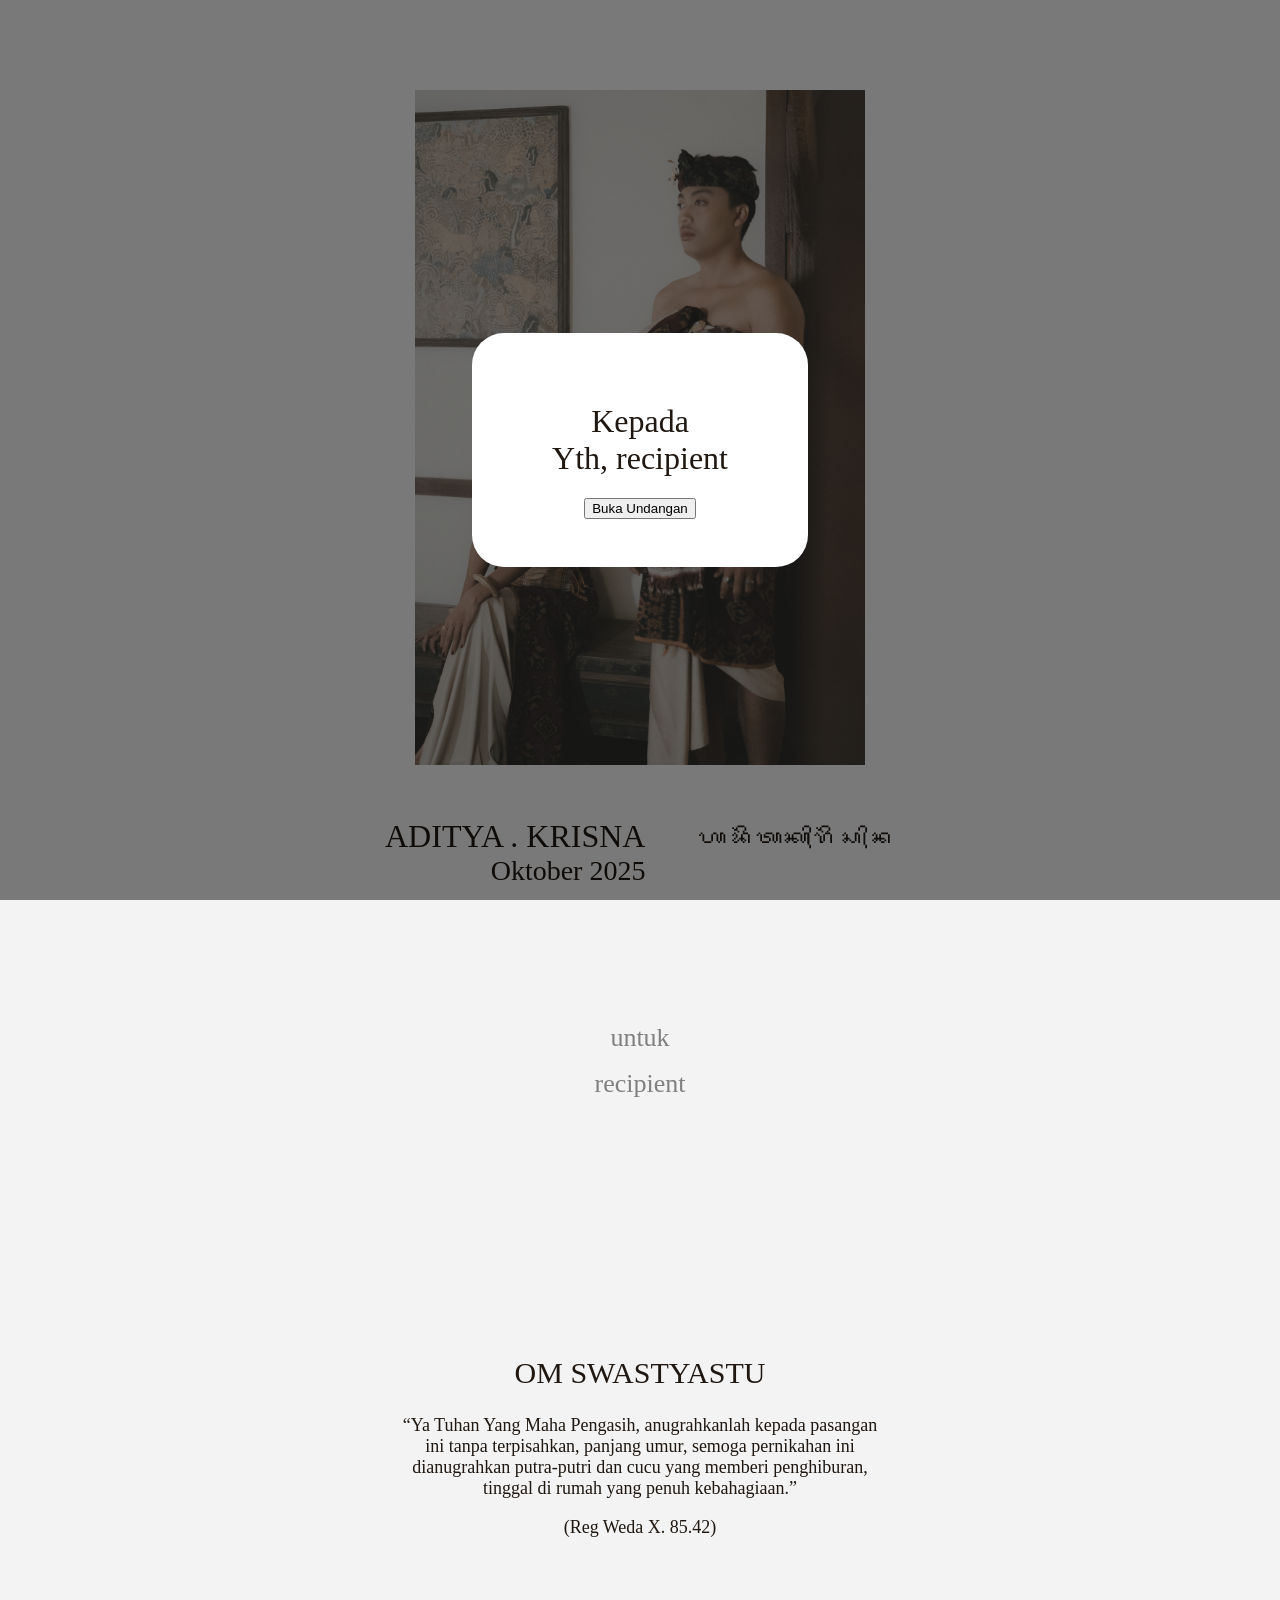
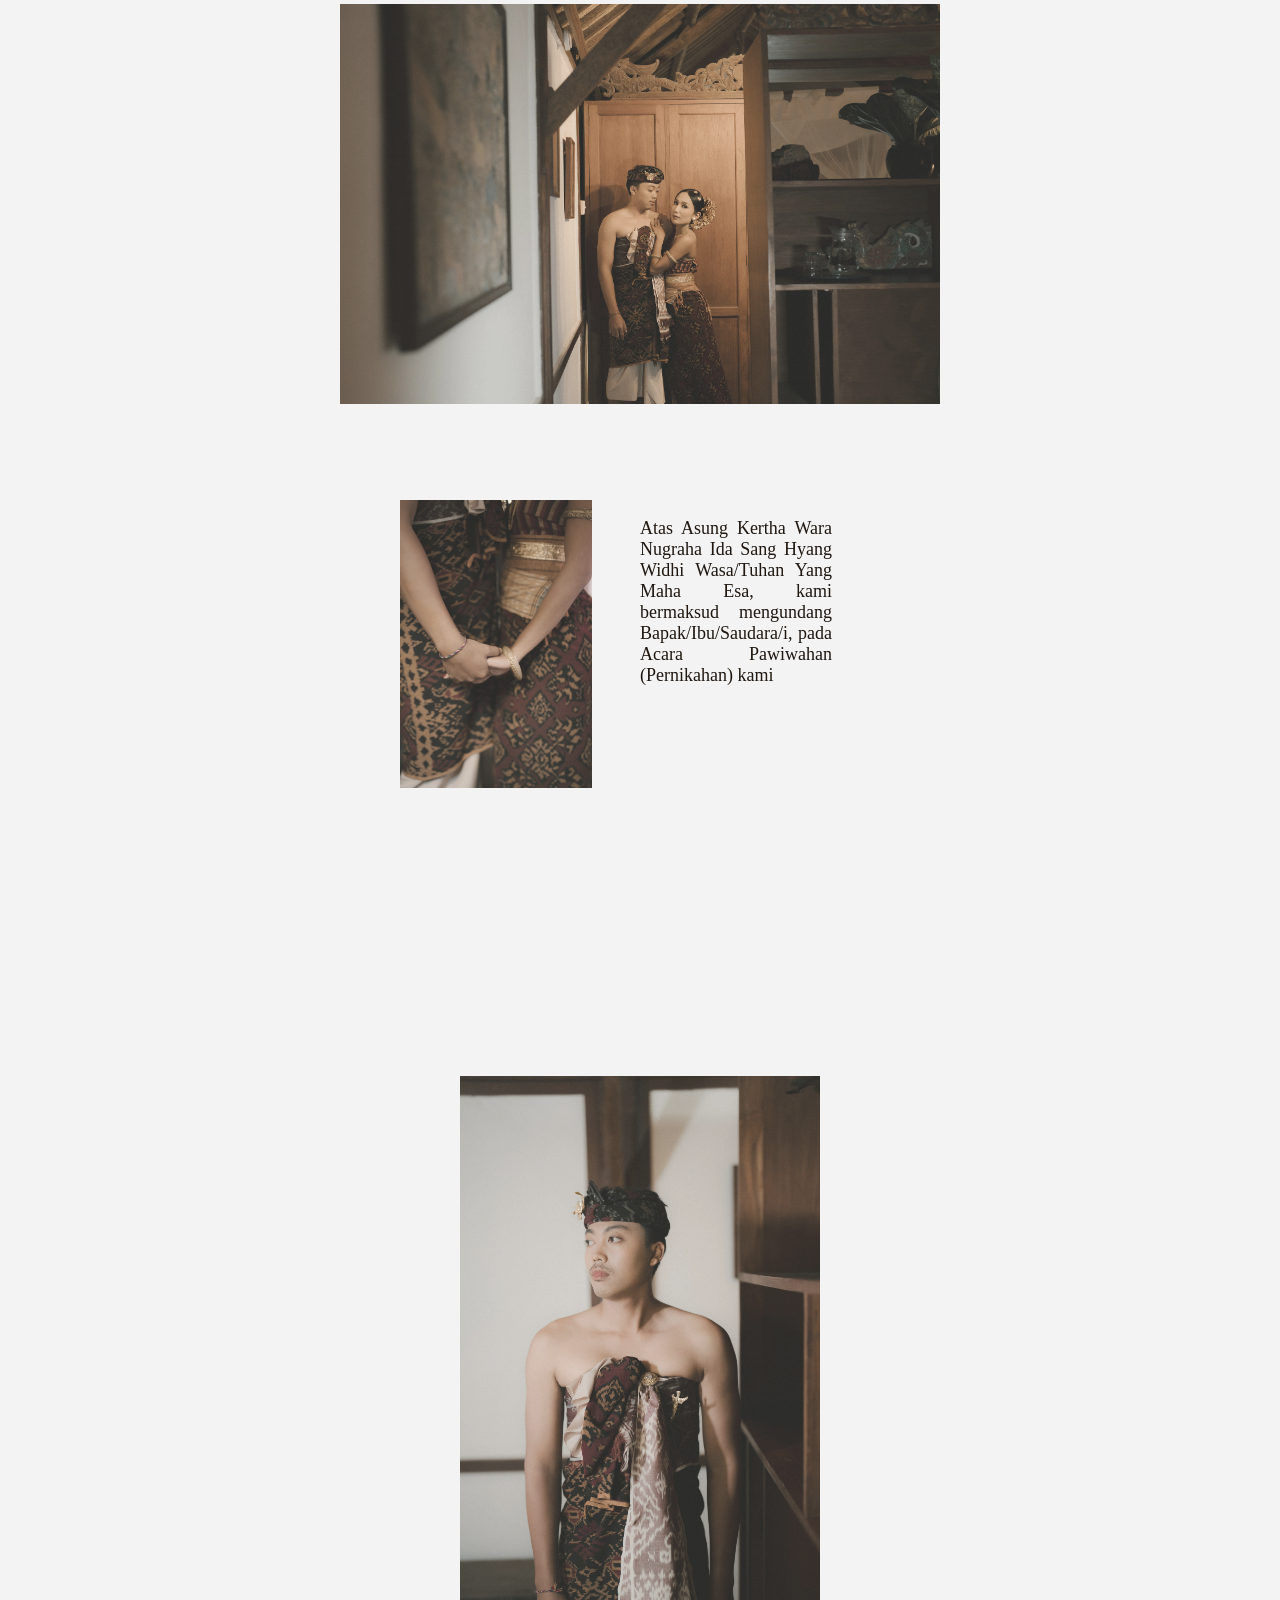
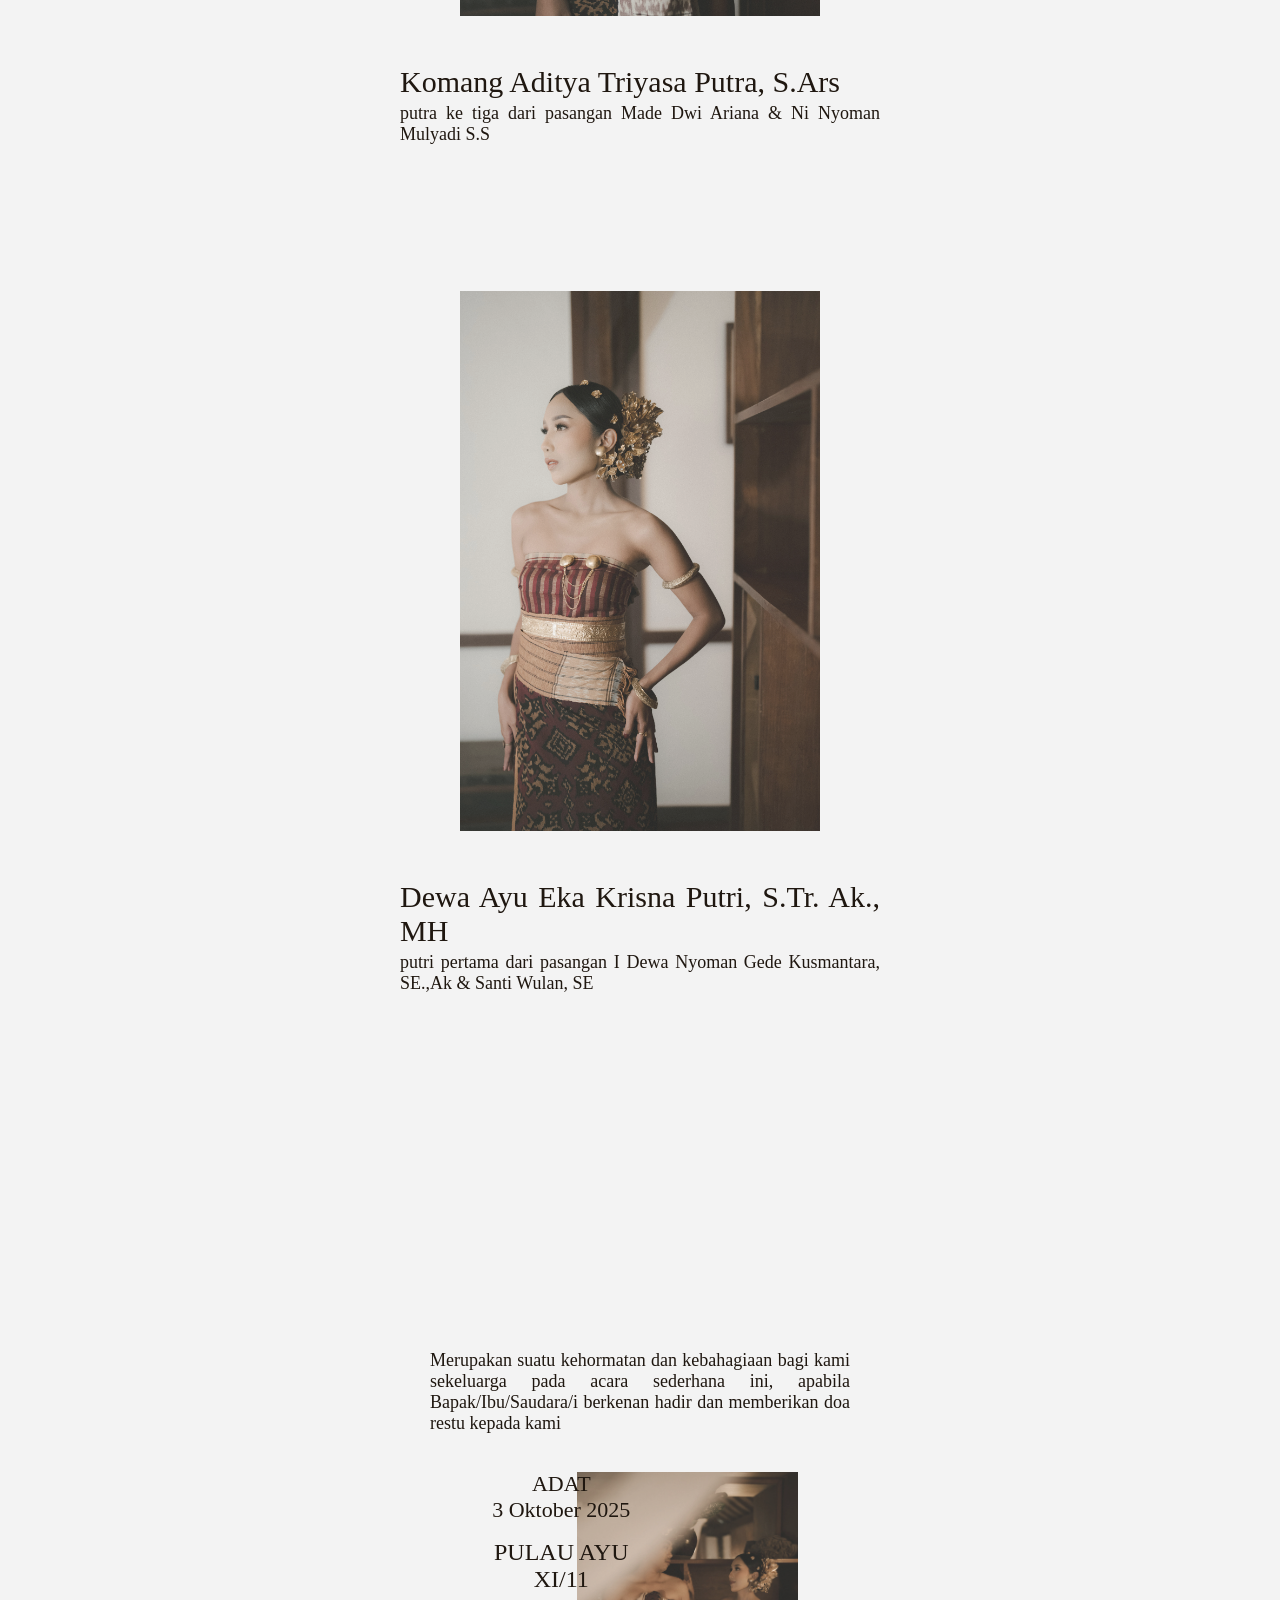
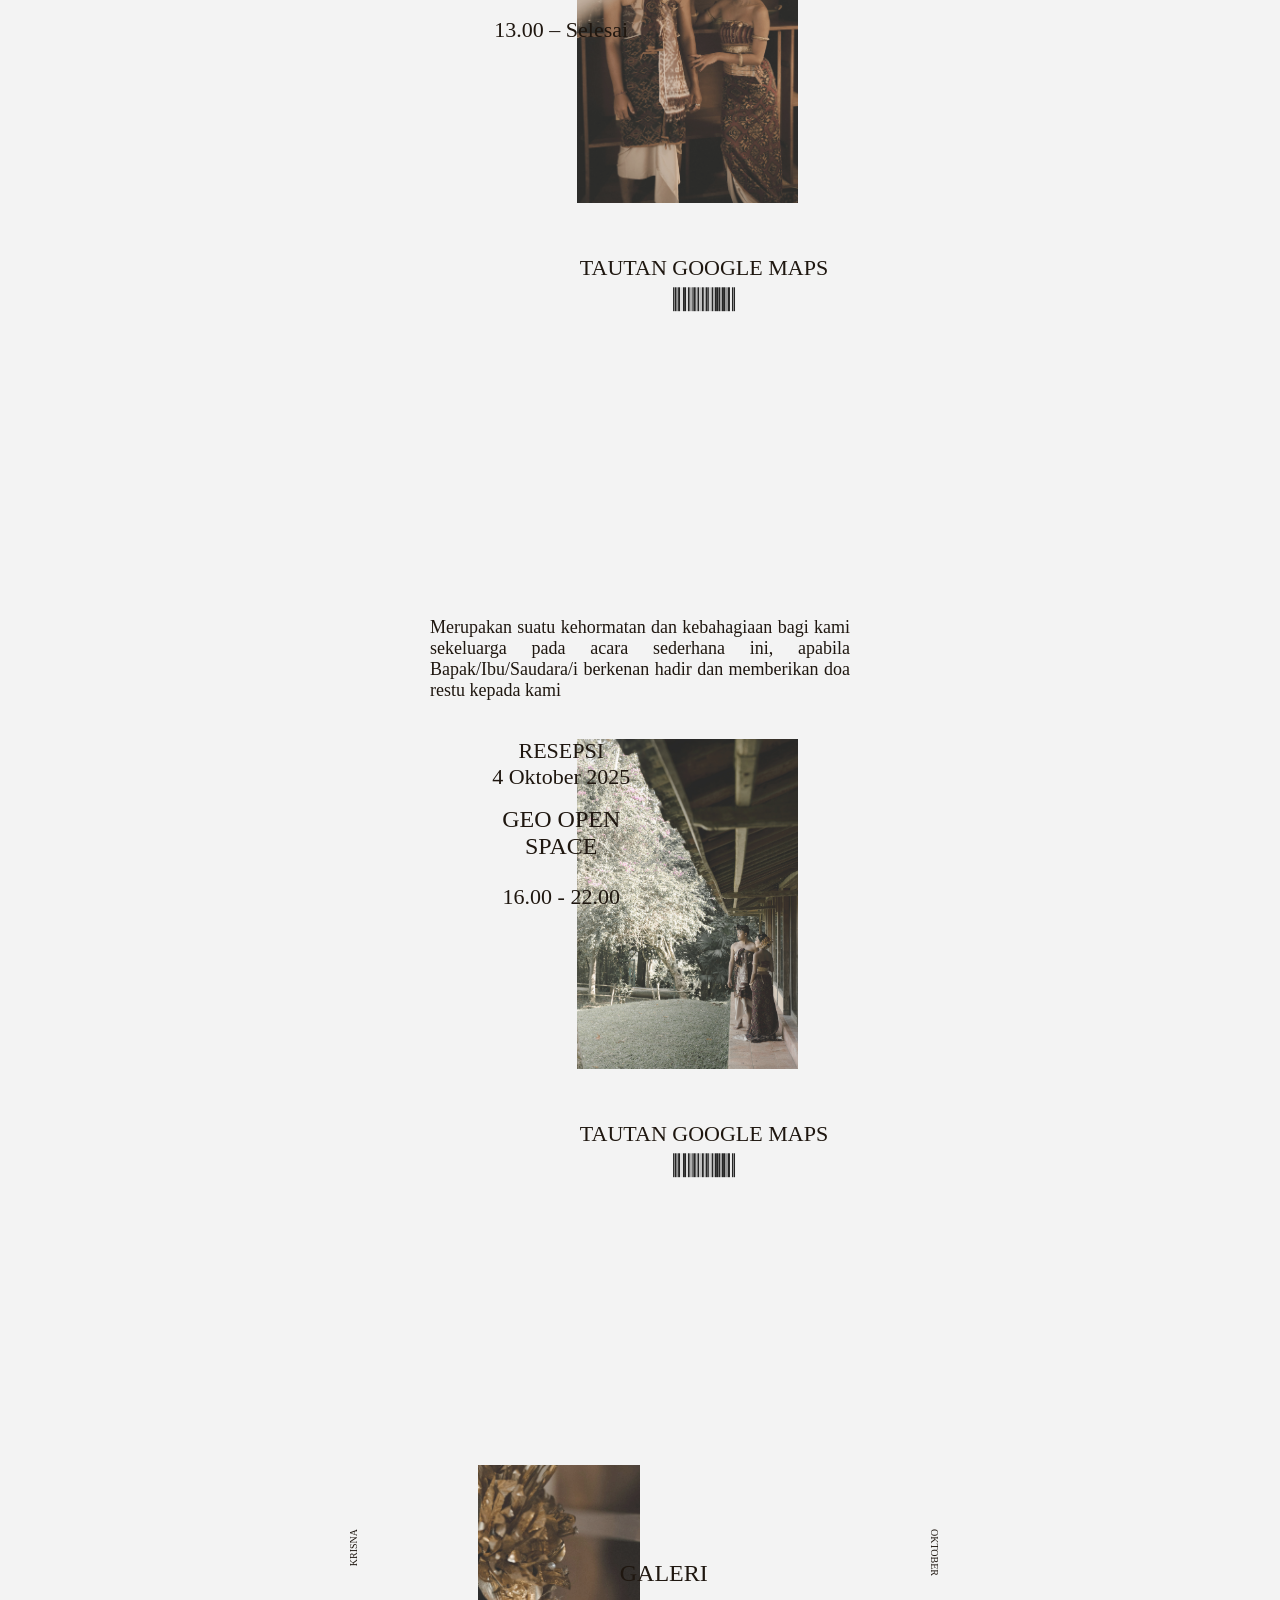
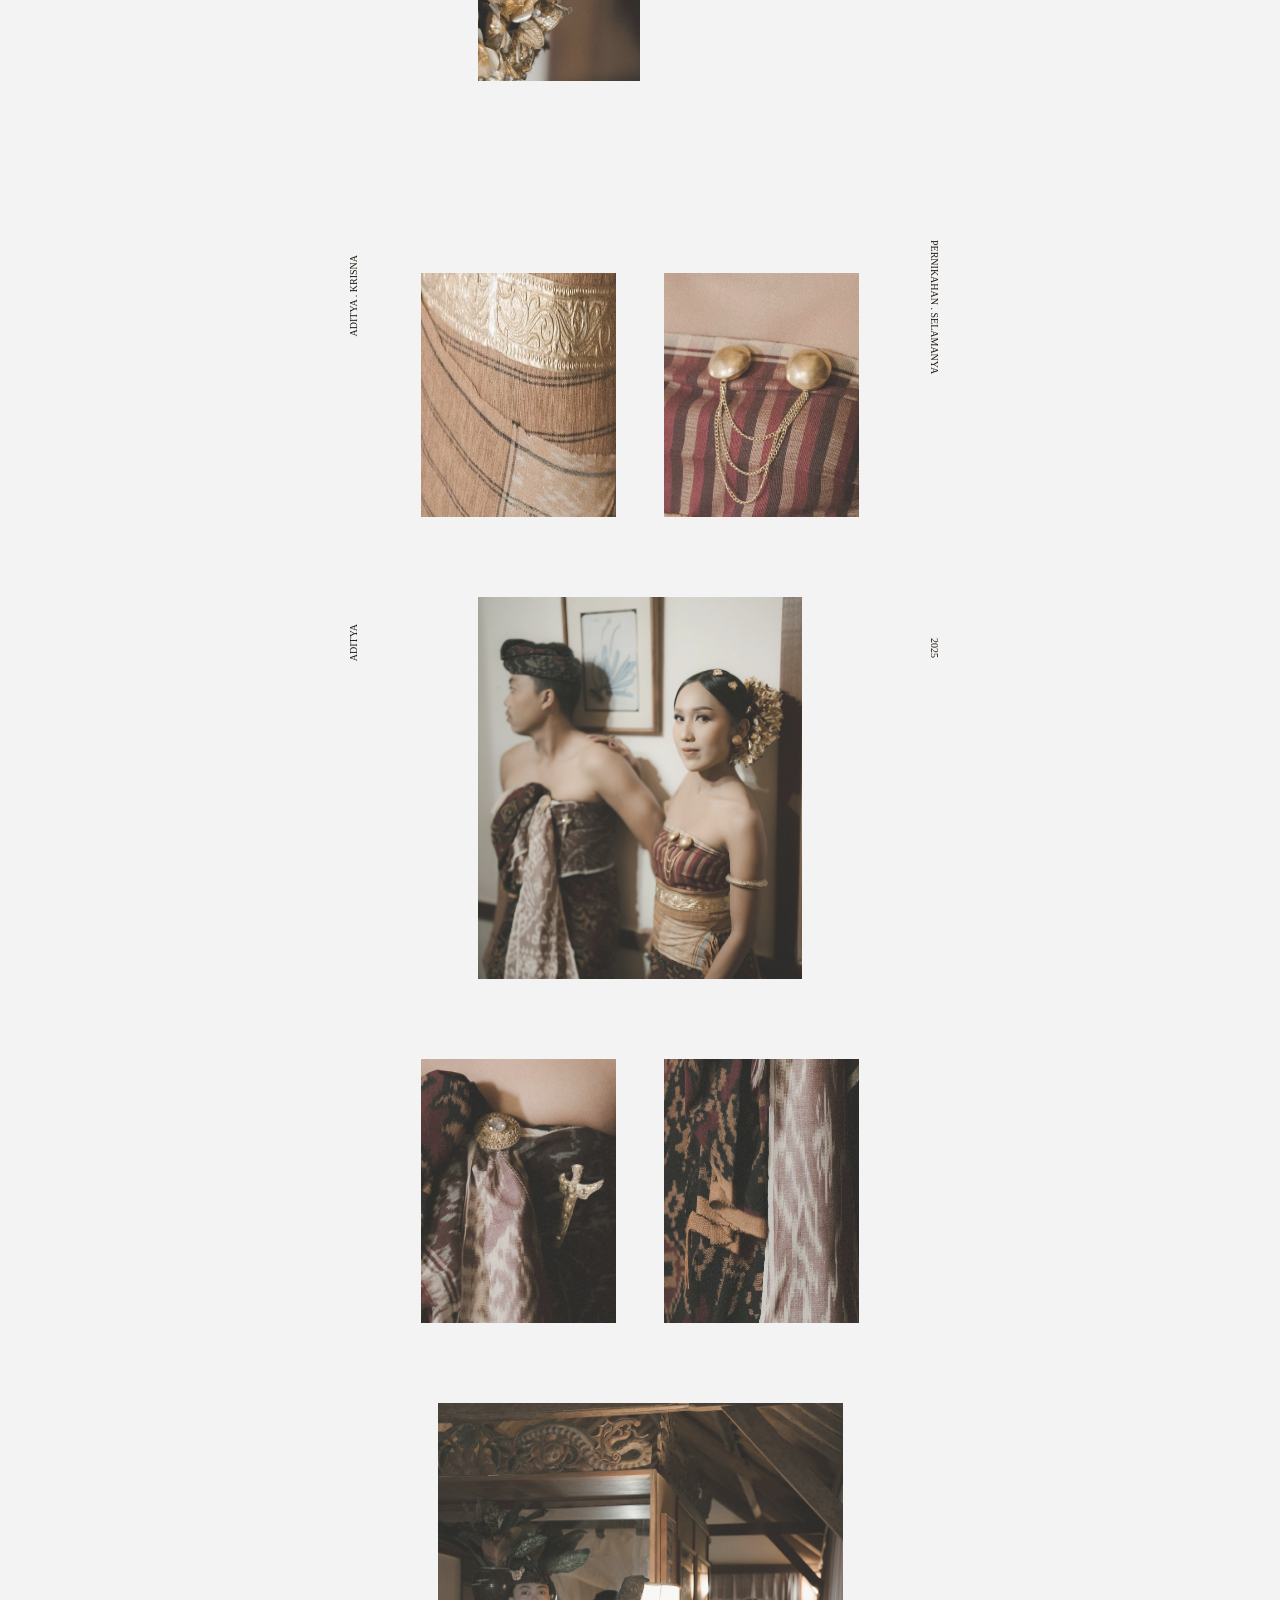
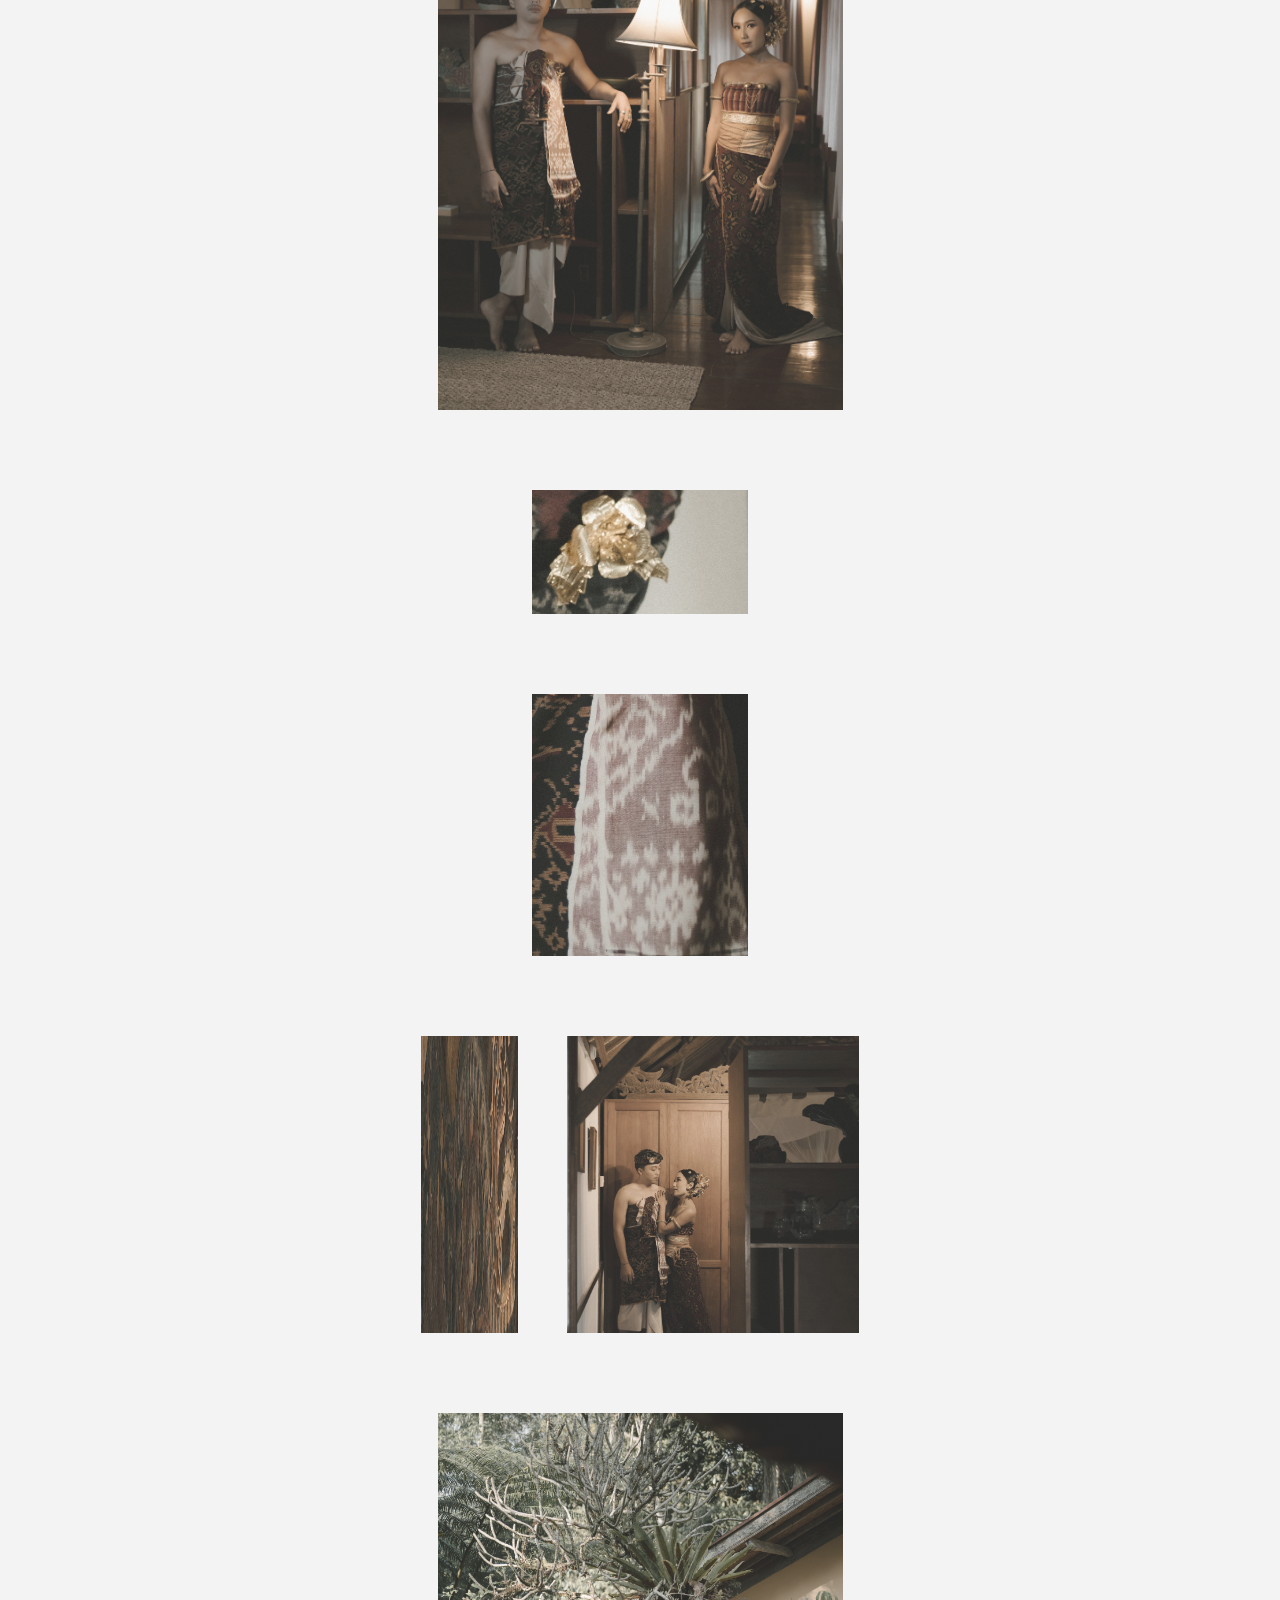
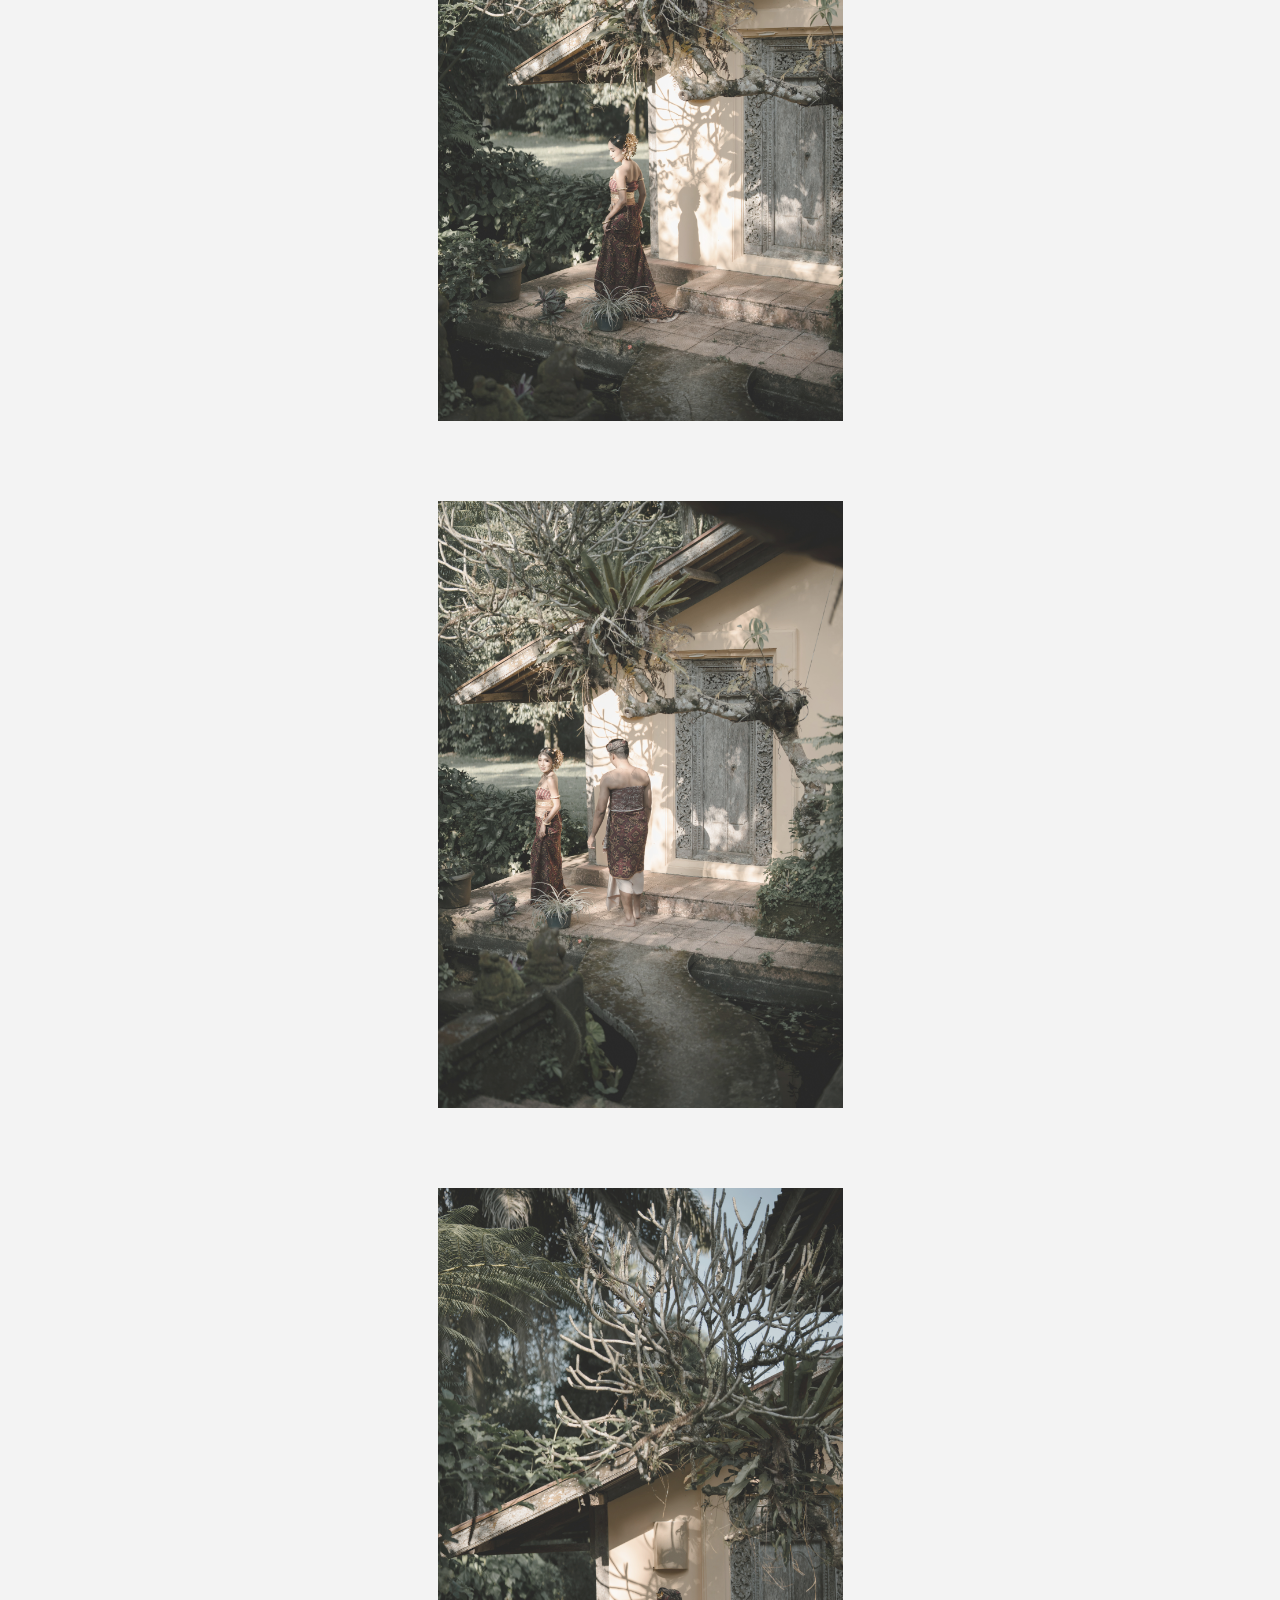
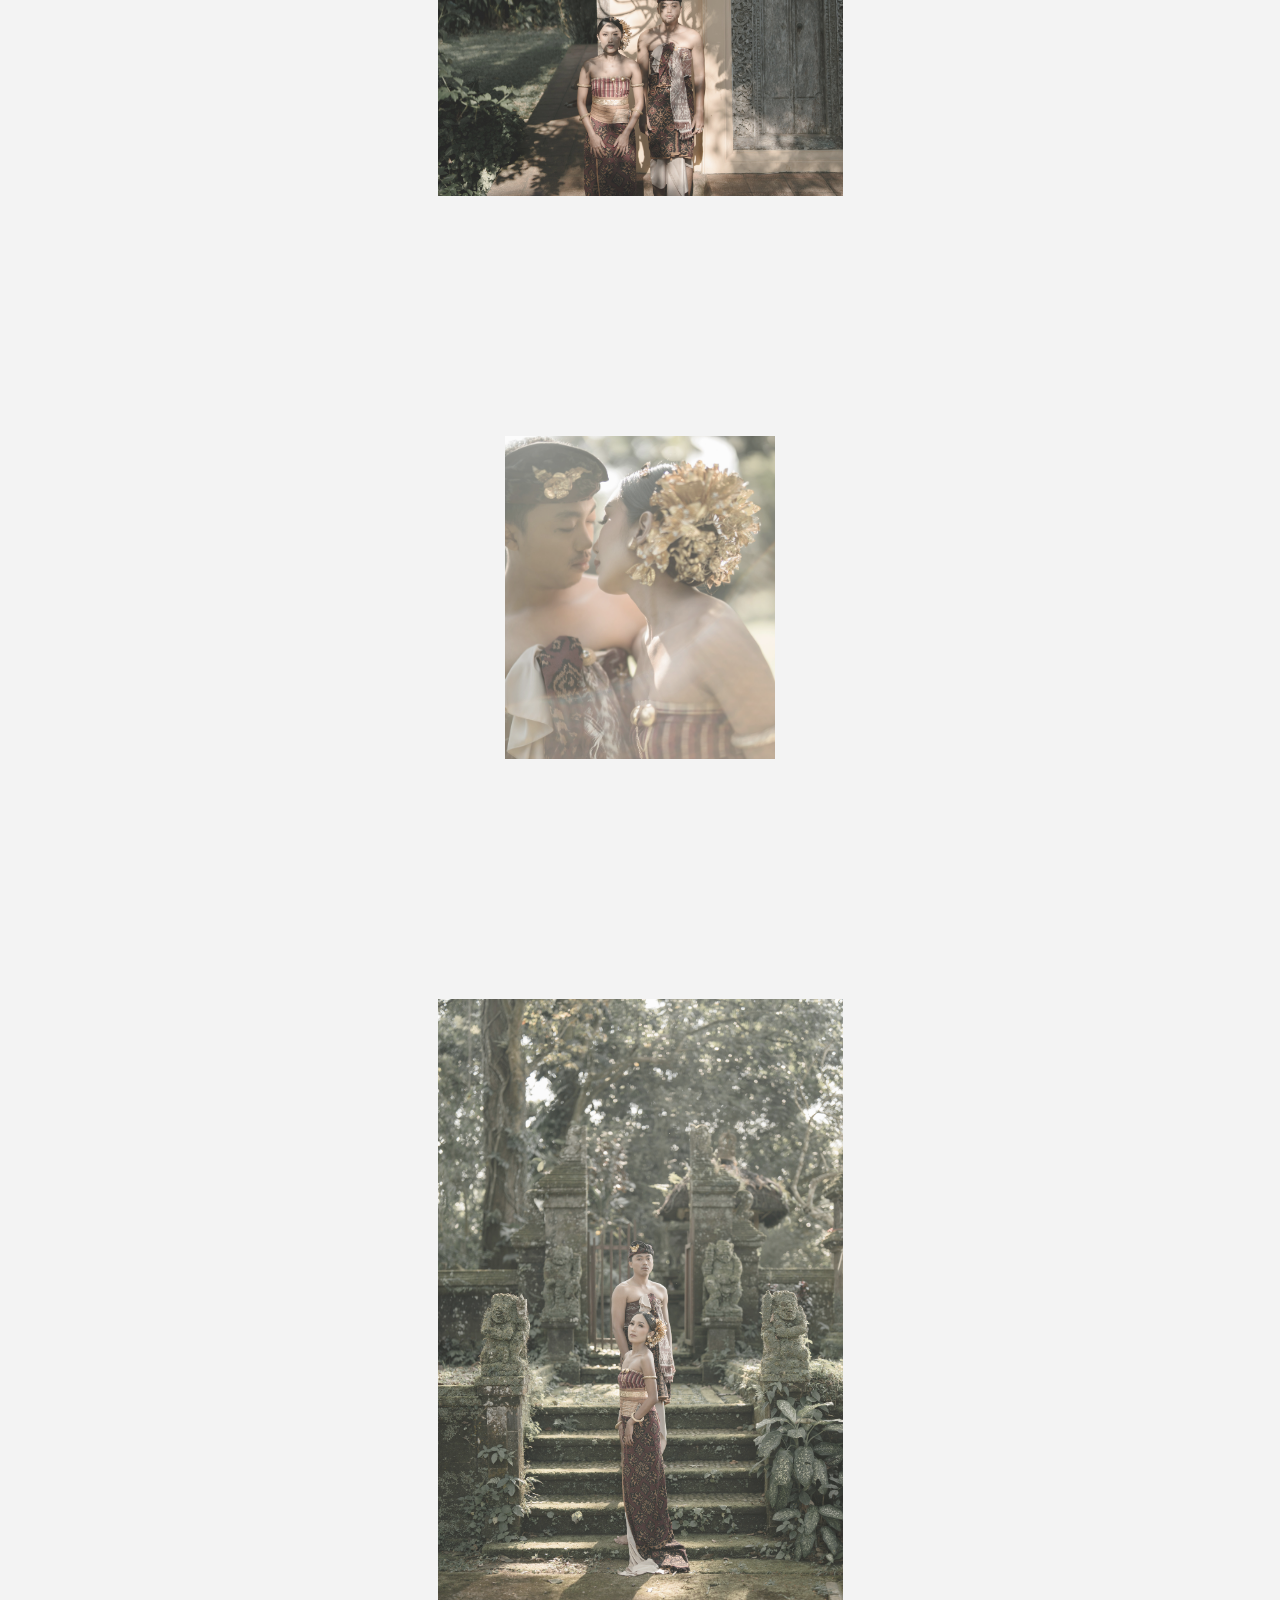
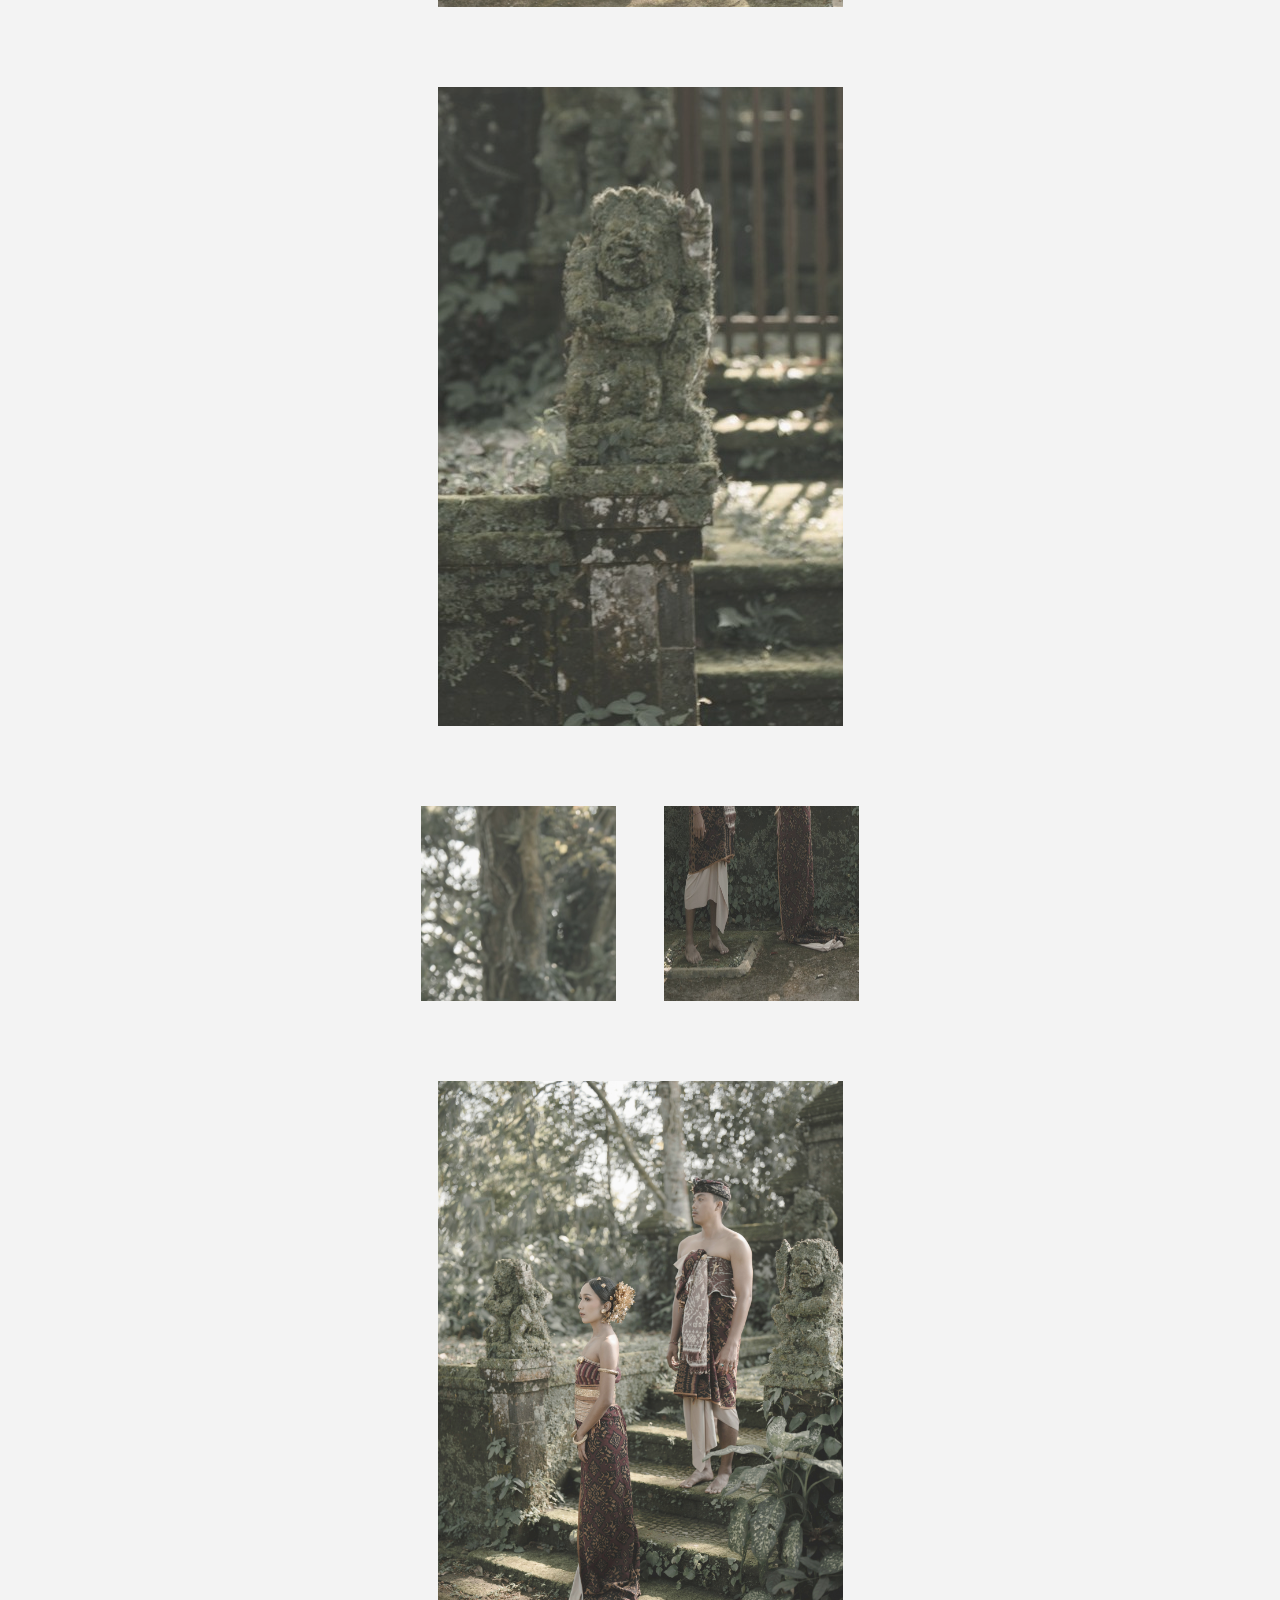
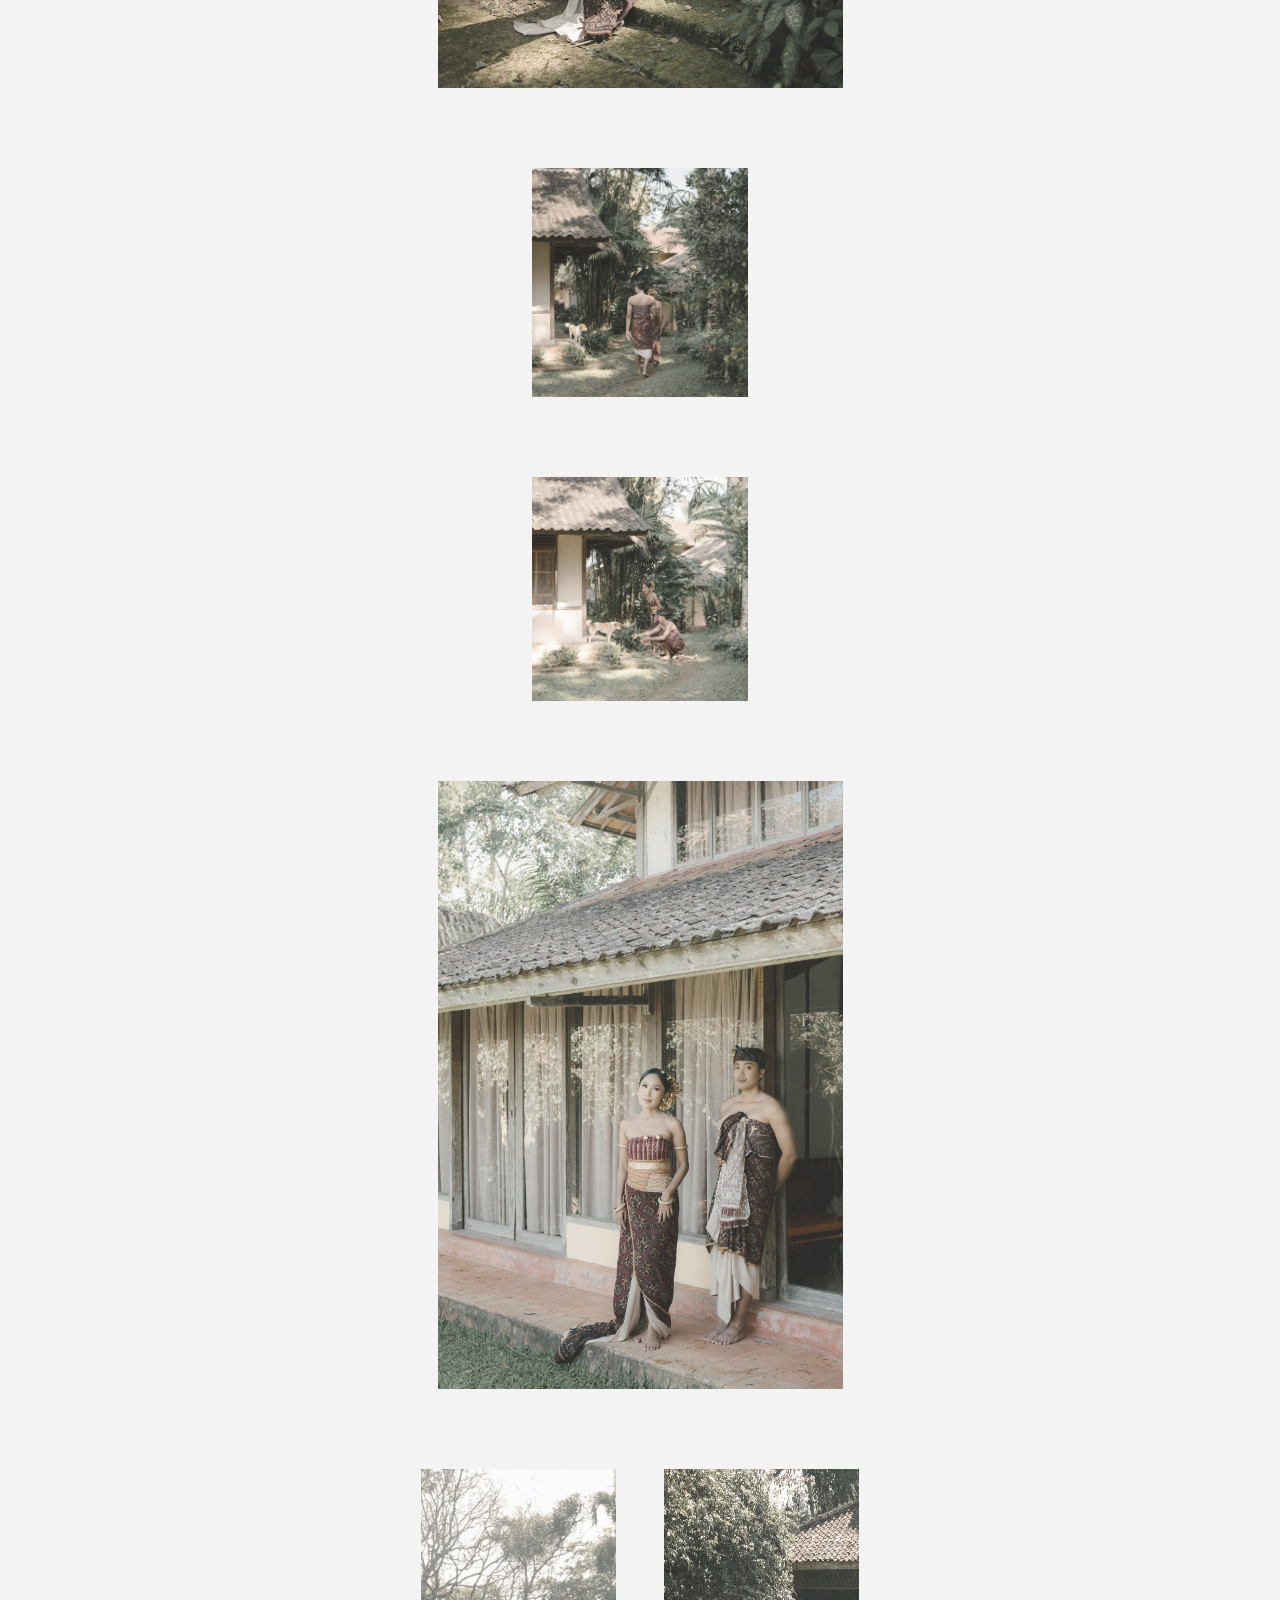
==== commit c53f6b27: "add buka undangan" ====
--- a/coba/index.html
+++ b/coba/index.html
@@ -7,6 +7,12 @@
     <title>Document</title>
 </head>
 <body>
+    <div id="overlay" class="overlay" role="dialog" aria-modal="true">
+        <div class="overlay-box">
+            <h1>Kepada <br> Yth, recipient</h1>
+            <button id="hide">Buka Undangan</button>
+        </div>
+    </div>
     <div class="main-container">
         <div class="hero-container">
             <img src="assets/output_prefix-002.jpg" alt="">
@@ -96,19 +102,19 @@
 
                 <div class="galeri-content">
                     <div class="content-1">
-                        <img src="assets/black.png" alt="" style="width: 40%;">
-                        <img src="assets/black.png" alt="" style="width: 40%;">
+                        <img src="assets/1.jpg" alt="" style="width: 40%; height: auto;">
+                        <img src="assets/2.jpg" alt="" style="width: 40%; height: auto">
                     </div>
                     <img src="assets/output_prefix-019.jpg" alt="" style="width: 60%;">
                     <div class="content-2">
-                        <img src="assets/black.png" alt="" style="width: 40%;">
-                        <img src="assets/black.png" alt="" style="width: 40%;">
+                        <img src="assets/3.jpg" alt="" style="width: 40%;">
+                        <img src="assets/4.jpg" alt="" style="width: 40%;">
                     </div>
                     <img src="assets/output_prefix-021.jpg" alt="">
-                    <img src="assets/black.png" alt="" style="width: 40%;">
-                    <img src="assets/black.png" alt="" style="width: 40%;">
+                    <img src="assets/5.jpg" alt="" style="width: 40%;">
+                    <img src="assets/6.jpg" alt="" style="width: 40%;">
                     <div class="content-3">
-                        <img src="assets/black.png" alt="" style="width: 20%;">
+                        <img src="assets/7.jpg" alt="" style="width: 20%;">
                         <img src="assets/output_prefix-000.jpg" alt="" style="width: 60%;">
                     </div>
                     <img src="assets/output_prefix-024.jpg" alt="">
@@ -118,44 +124,44 @@
                     <img src="assets/output_prefix-027.jpg" alt="" style="width: 50%; margin: 10rem;"> 
                     <!-- more vertical margin here -->
                     <img src="assets/output_prefix-032.jpg" alt="">
-                    <img src="assets/black.png" alt="">
+                    <img src="assets/8.jpg" alt="">
                     <div class="content-4">
-                        <img src="assets/black.png" alt="" style="width: 40%;">
-                        <img src="assets/black.png" alt="" style="width: 40%;">
+                        <img src="assets/9.jpg" alt="" style="width: 40%;">
+                        <img src="assets/10.jpg" alt="" style="width: 40%;">
                     </div>
                     <img src="assets/output_prefix-031.jpg" alt="">
                     <img src="assets/output_prefix-033.jpg" alt="" style="width: 40%;">
                     <img src="assets/output_prefix-034.jpg" alt="" style="width: 40%;">
                     <img src="assets/output_prefix-035.jpg" alt="">
                     <div class="content-5">
-                        <img src="assets/black.png" alt="" style="width: 40%;">
-                        <img src="assets/black.png" alt="" style="width: 40%;">
+                        <img src="assets/11.jpg" alt="" style="width: 40%;">
+                        <img src="assets/12.jpg" alt="" style="width: 40%;">
                     </div>
                     <div class="content-6">
-                        <img src="assets/black.png" alt="" style="width: 40%;">
-                        <img src="assets/black.png" alt="" style="width: 40%;">
+                        <img src="assets/13.jpg" alt="" style="width: 40%;">
+                        <img src="assets/14.jpg" alt="" style="width: 40%;">
                     </div>
                     <img src="assets/output_prefix-041.jpg" alt="">
                     <img src="assets/output_prefix-036.jpg" alt="">
                     <div class="content-7">
-                        <img src="assets/black.png" alt="" style="width: 40%;">
-                        <img src="assets/black.png" alt="" style="width: 40%;">
+                        <img src="assets/15.jpg" alt="" style="width: 40%;">
+                        <img src="assets/16.jpg" alt="" style="width: 40%;">
                     </div>
                     <img src="assets/output_prefix-044.jpg" alt="">
                     <div class="content-8">
                         <div>
-                            <img src="assets/black.png" alt="">
-                            <img src="assets/black.png" alt="">
-                            <img src="assets/black.png" alt="">
+                            <img src="assets/17.jpg" alt="">
+                            <img src="assets/18.jpg" alt="">
+                            <img src="assets/19.jpg" alt="">
                         </div>
-                        <img src="assets/black.png" alt="" style="width: 40%;">
+                        <img src="assets/20.jpg" alt="" style="width: 40%;">
                     </div>
                     <img src="assets/output_prefix-046.jpg" alt="">
                     <img src="assets/output_prefix-047.jpg" alt="">
                     <img src="assets/output_prefix-051.jpg" alt="">
                     <div class="content-9">
-                        <img src="assets/black.png" alt="" style="width: 40%;">
-                        <img src="assets/black.png" alt="" style="width: 40%;">
+                        <img src="assets/21.jpg" alt="" style="width: 40%;">
+                        <img src="assets/22.jpg" alt="" style="width: 40%;">
                     </div>                    
                     <img src="assets/output_prefix-045.jpg" alt="">
                 </div>
@@ -175,7 +181,7 @@
             <img class="lb__img" alt="">
             <button class="lb__btn lb__next" aria-label="Next (→)">❯</button>
         </div>  
-    </div>
+    </div>   
     <script src="script.js"></script>
 </body>
 </html>
--- a/coba/style.css
+++ b/coba/style.css
@@ -22,7 +22,7 @@
   html, body {font-size: 80%;}     
 }
 
-@media (min-width:1000px) {
+@media (min-width:600px) {
   html, body {font-size: 100%;}     
 }
 
@@ -52,7 +52,7 @@
     flex-direction: column;
     justify-content: center;
     align-items: center;
-    max-width: 1000px;
+    max-width: 600px;
     margin-left: auto;
     margin-right: auto;
 }
@@ -128,7 +128,7 @@
 
 .doa-container img{
     width: 100vw;
-    max-width: 1000px;
+    max-width: 600px;
     overflow-y: visible;
     margin-bottom: 6rem;
 }
@@ -401,3 +401,40 @@
   .lb__close { top: 1rem; right: 1rem; font-size: 32px; }
   .lb__prev { left: 1rem; top: 50%; transform: translateY(-50%); }
   .lb__next { right: 1rem; top: 50%; transform: translateY(-50%); }
+
+/*--------------------BUKA UNDANGAN---------------------- */
+
+ /* base */
+html, body { margin: 0; }
+.content { position: relative; z-index: 0; }
+
+/* lock scroll when overlay is open */
+body.no-scroll { overflow: hidden; }
+
+/* the blocker */
+.overlay {
+  position: fixed;
+  inset: 0;
+  width: 100vw;
+  height: 100vh;            /* your 100vh layer */
+  z-index: 1;
+  display: flex;            /* hide -> page scrolls */
+  justify-content: center;
+  align-items: center;      /* center the box */
+  background: rgba(0,0,0,.50);
+  overscroll-behavior: none;/* prevent scroll chaining */
+  touch-action: none;       /* nicer on mobile */
+}
+.overlay[aria-hidden="true"] {display: none;}
+.overlay-box {
+    text-align: center;
+    display: flex;
+    flex-direction: column;
+    justify-content: center;
+    align-items: center;
+  background: #fff;
+  padding: 1rem 1.25rem;
+  border-radius: 2rem;
+  padding: 3rem 5rem;
+  max-width: 90vw;
+}
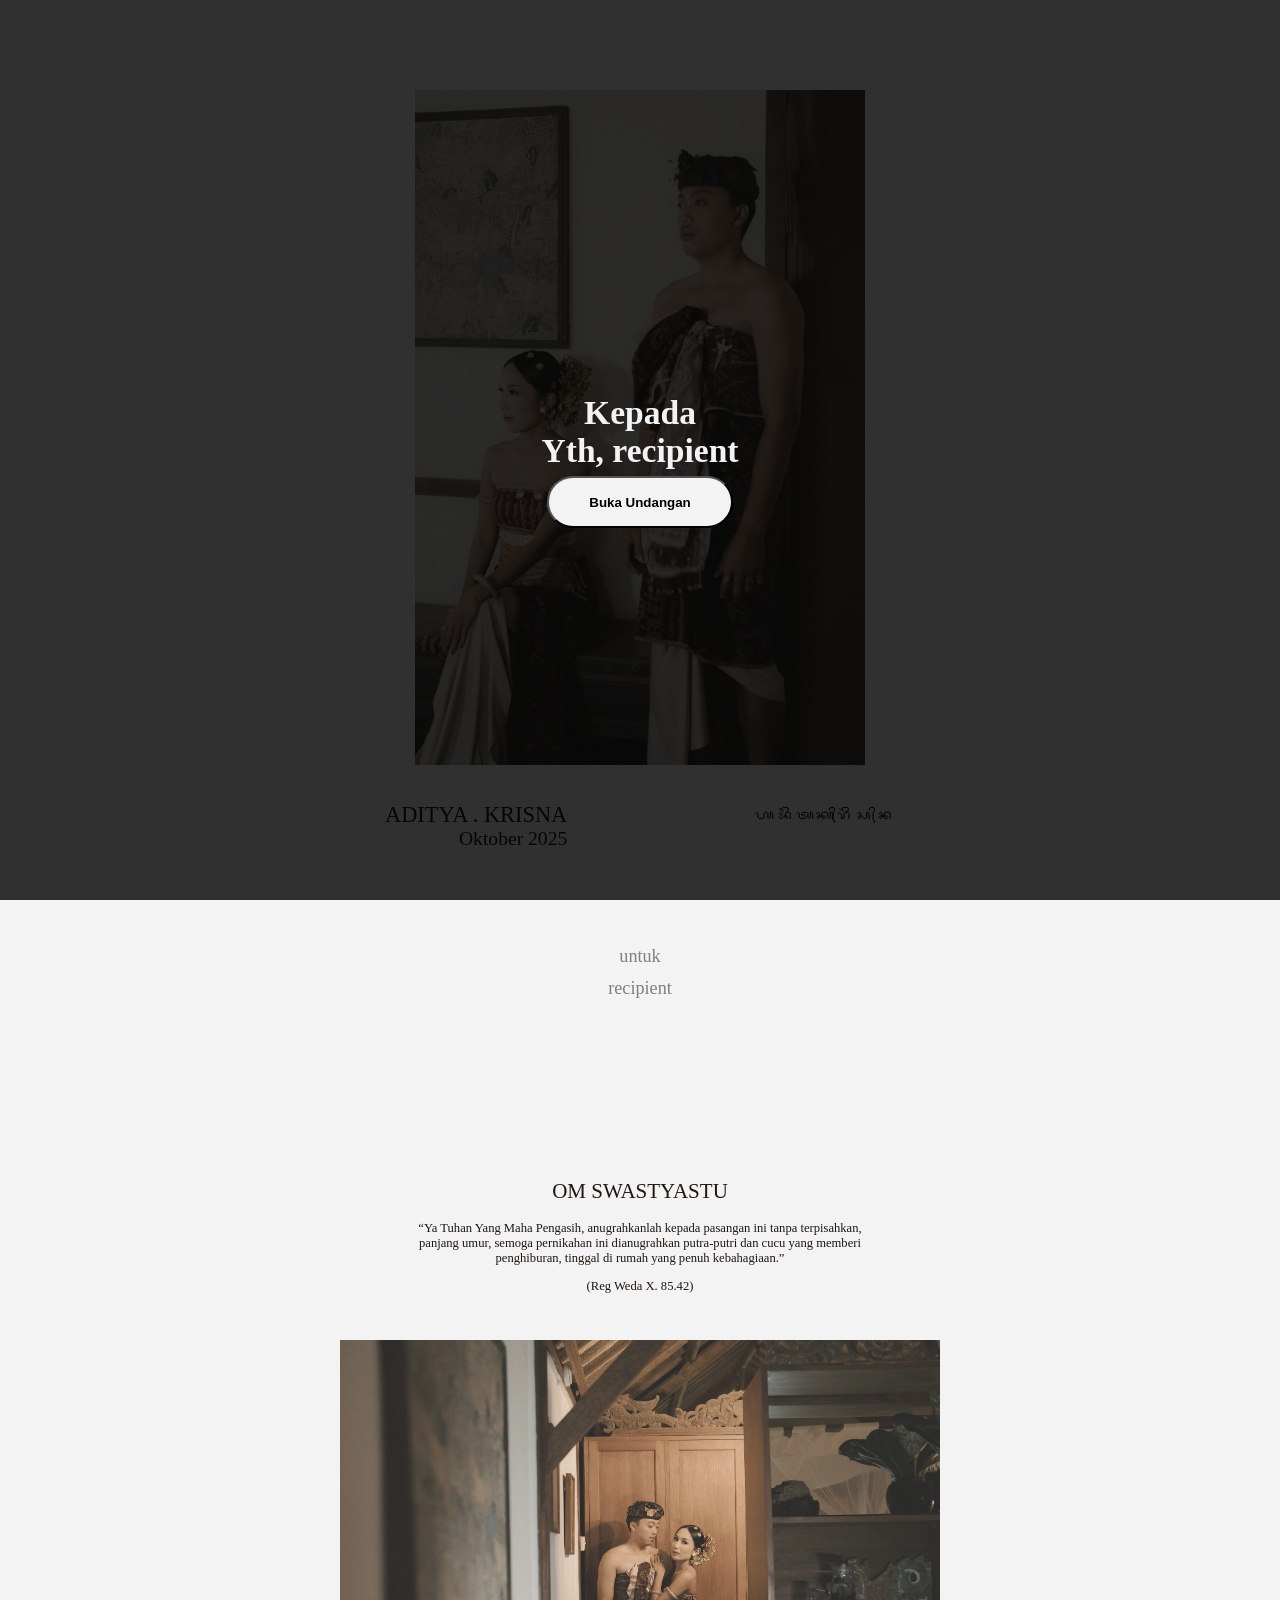
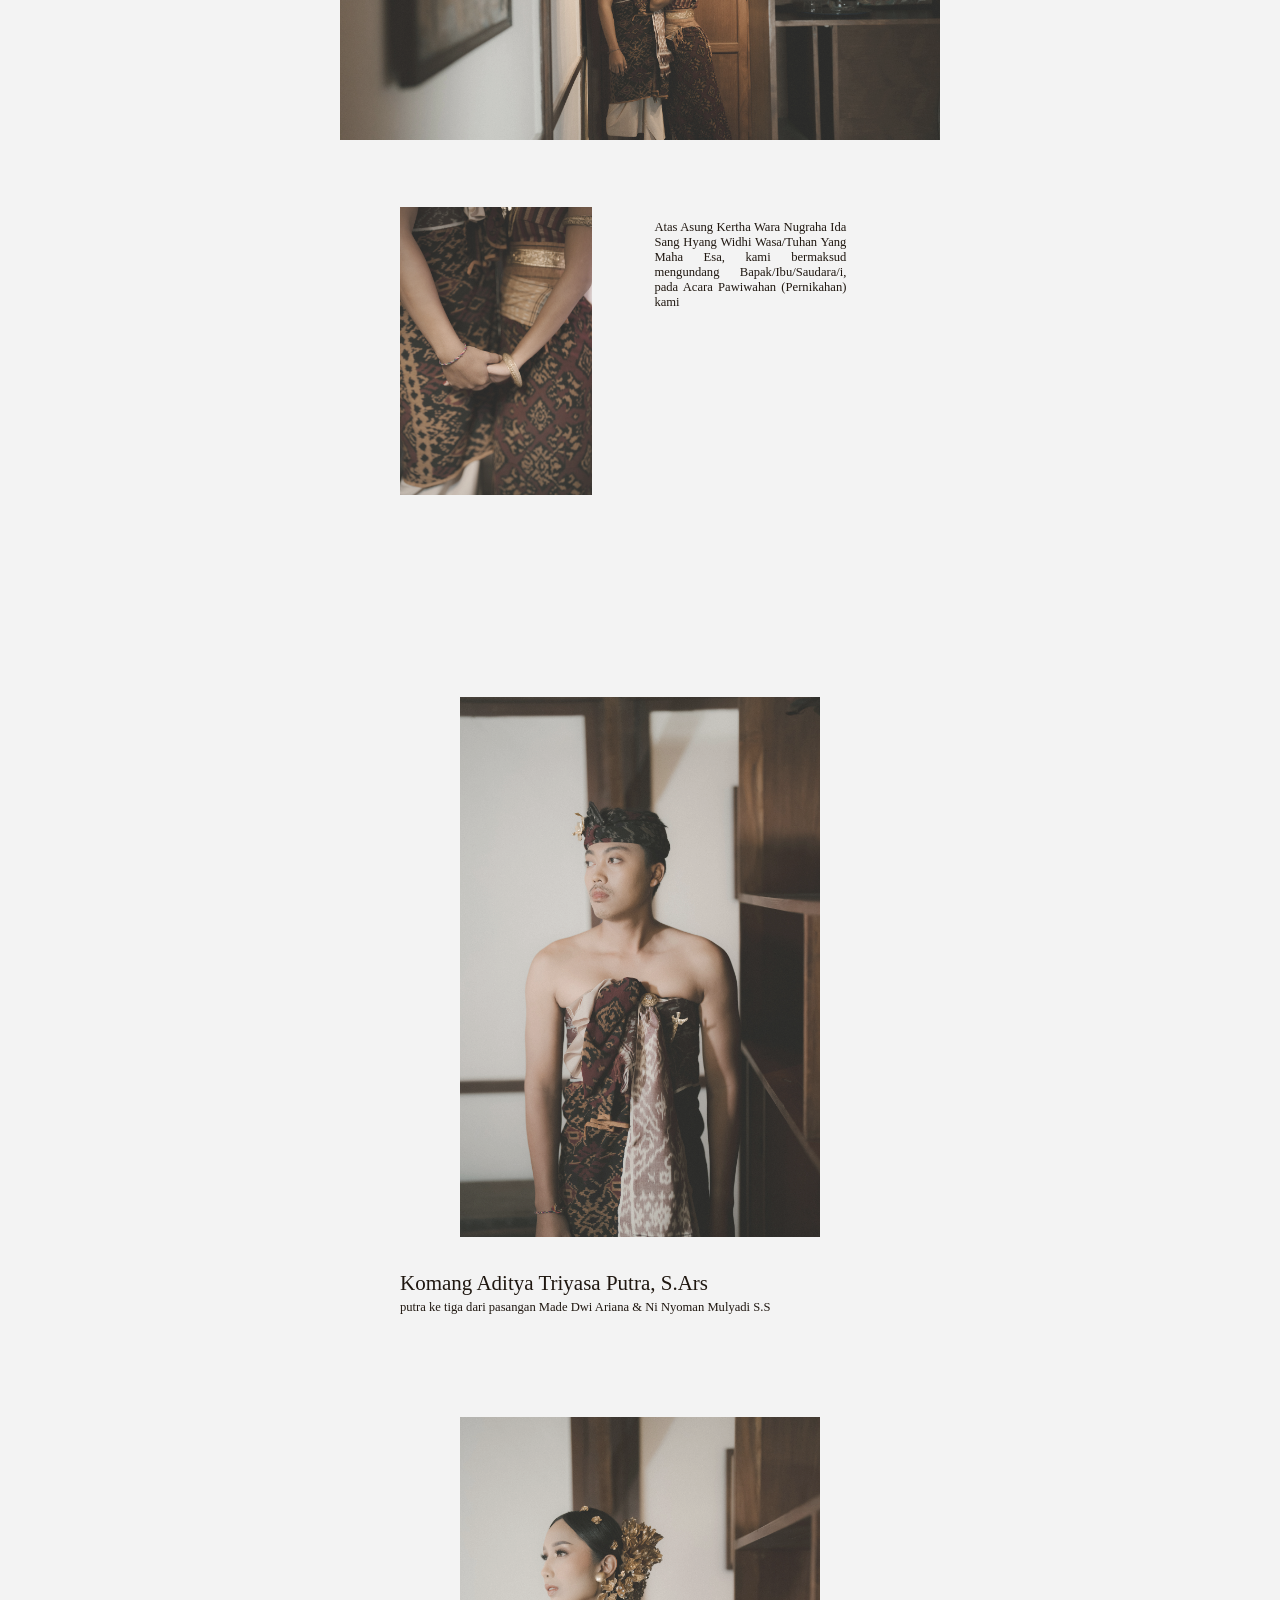
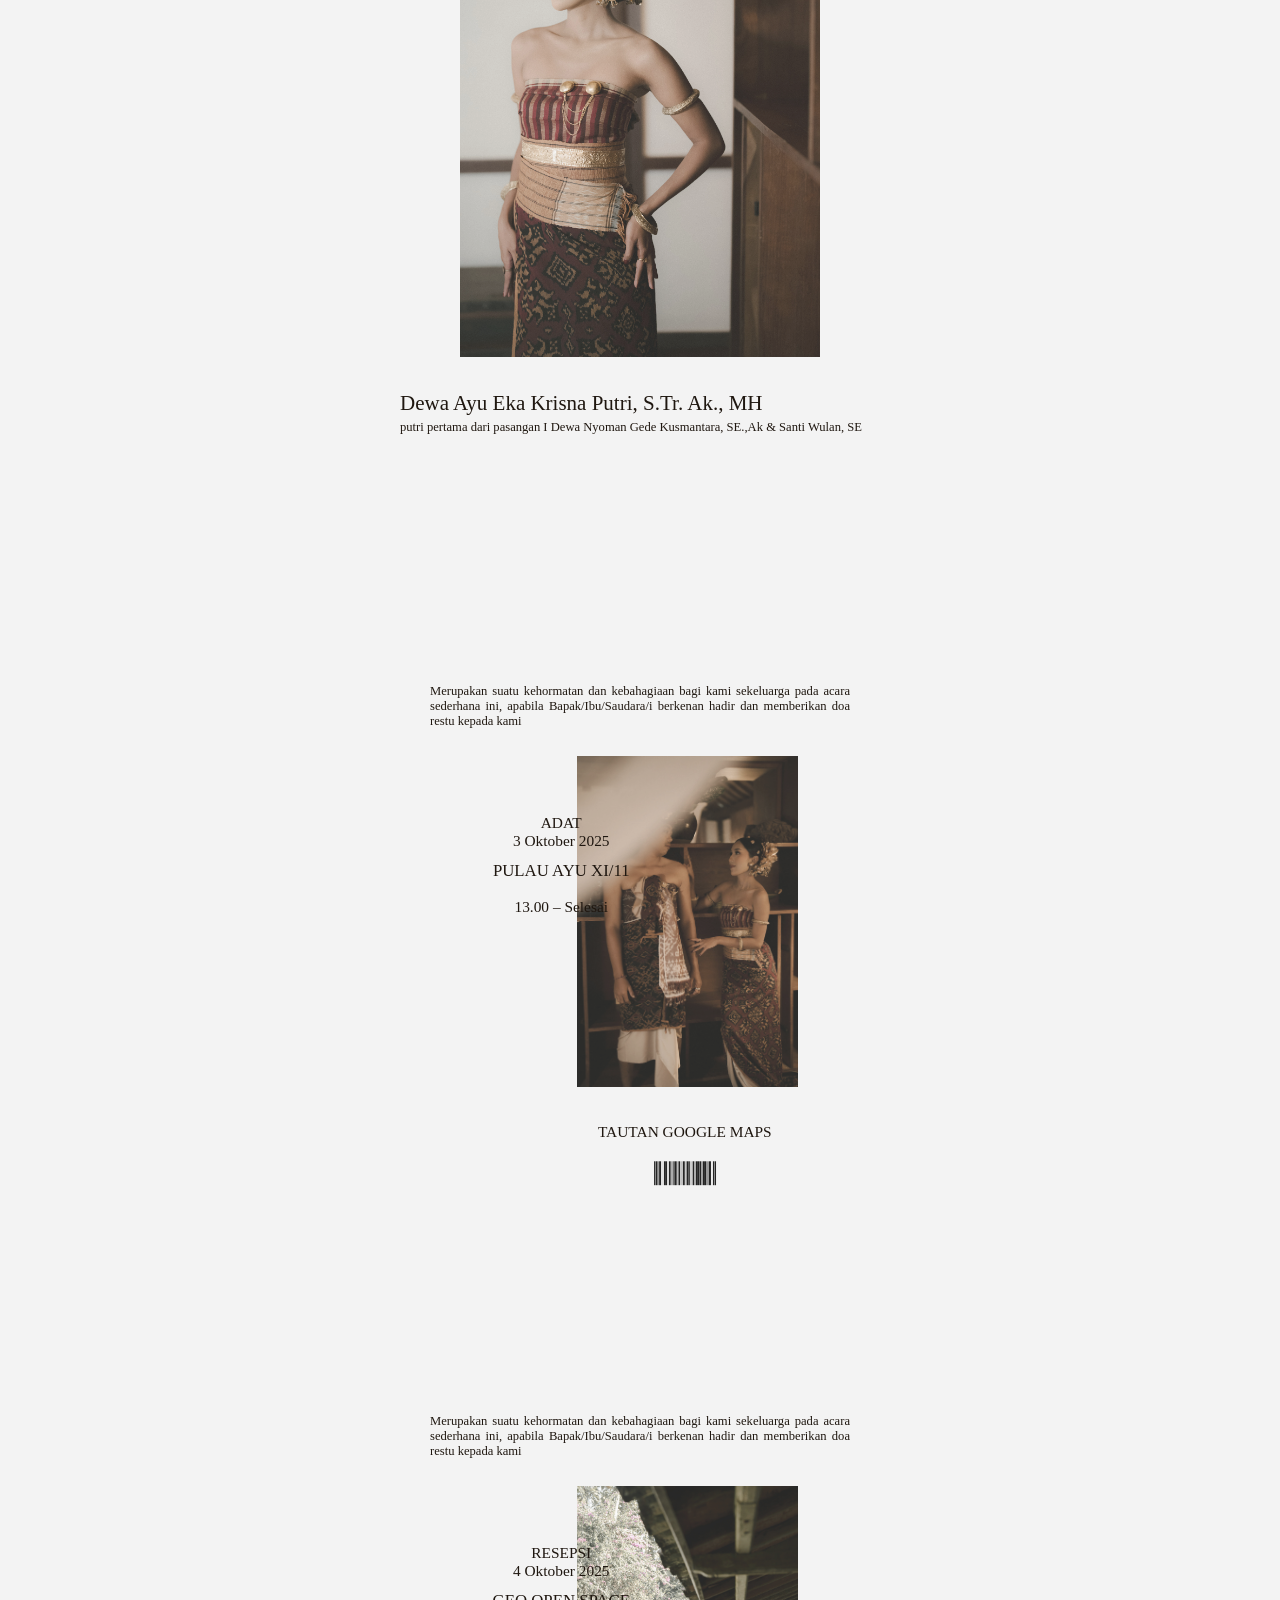
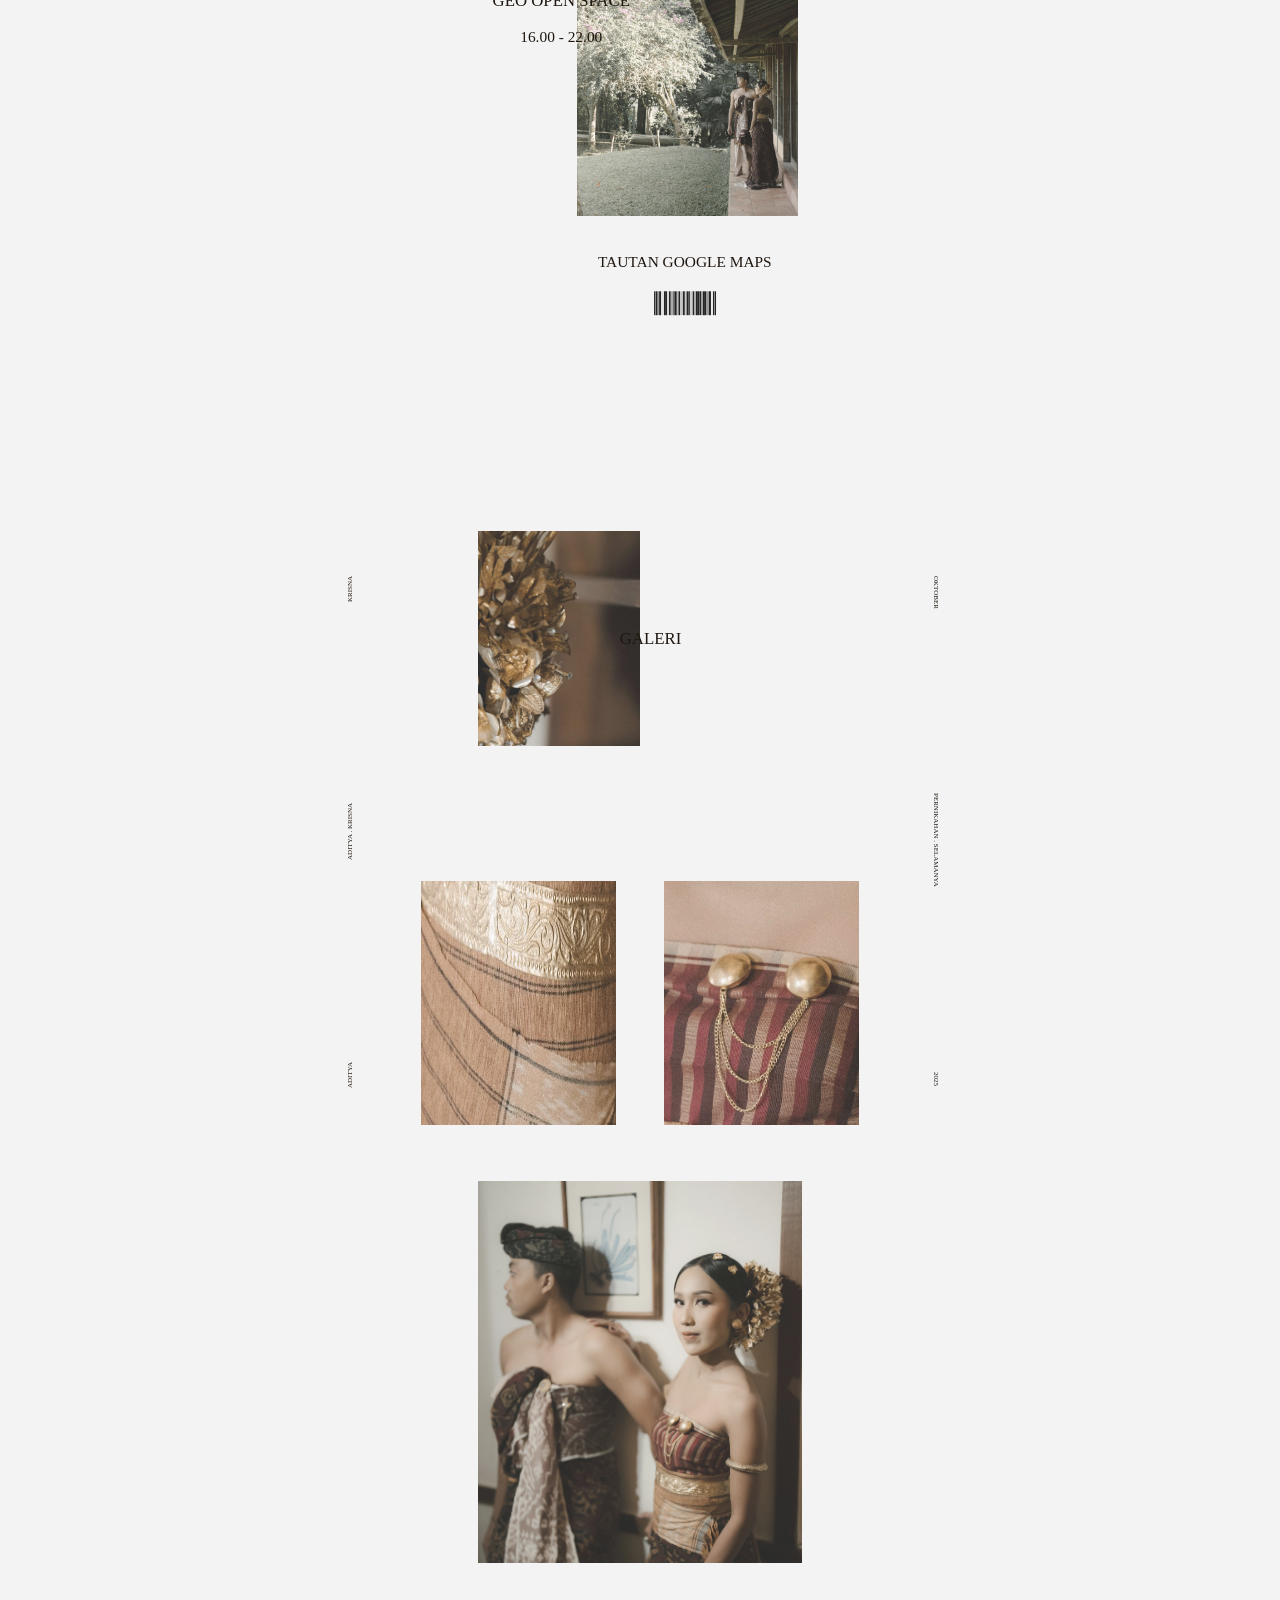
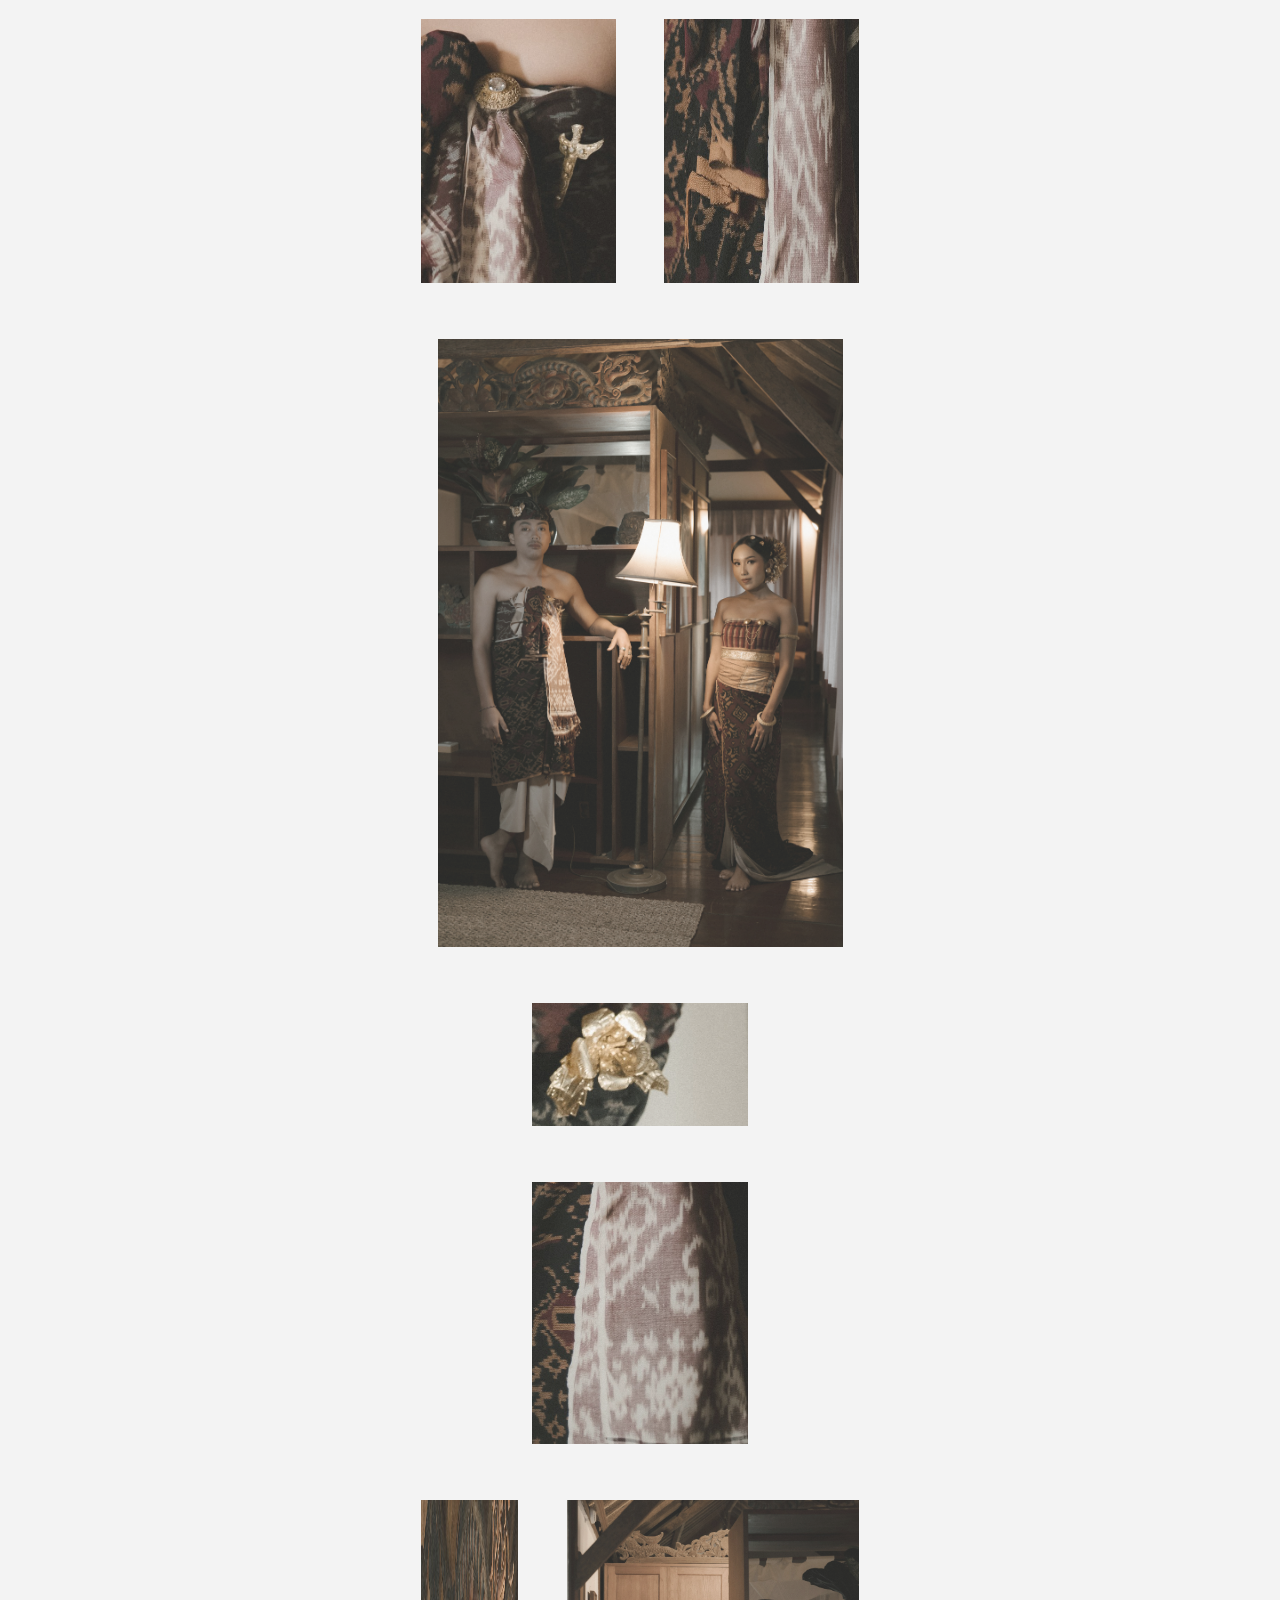
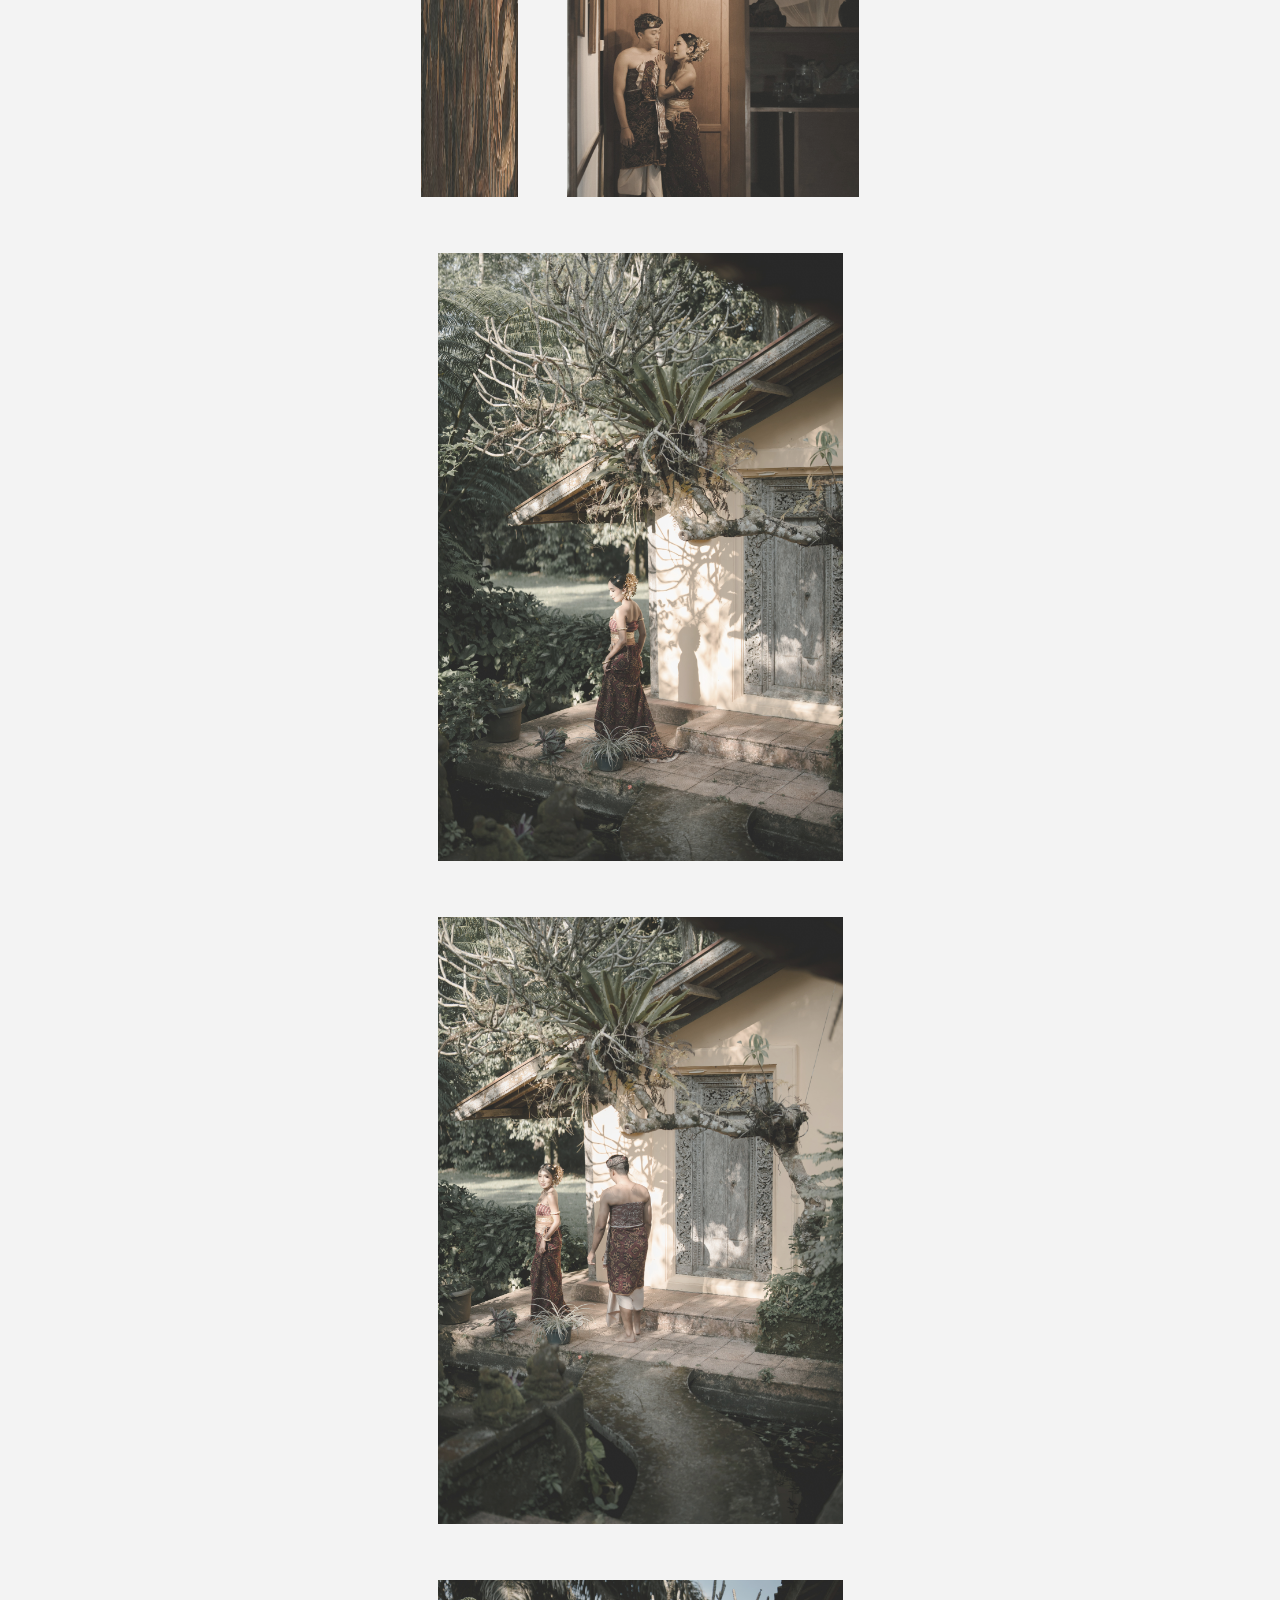
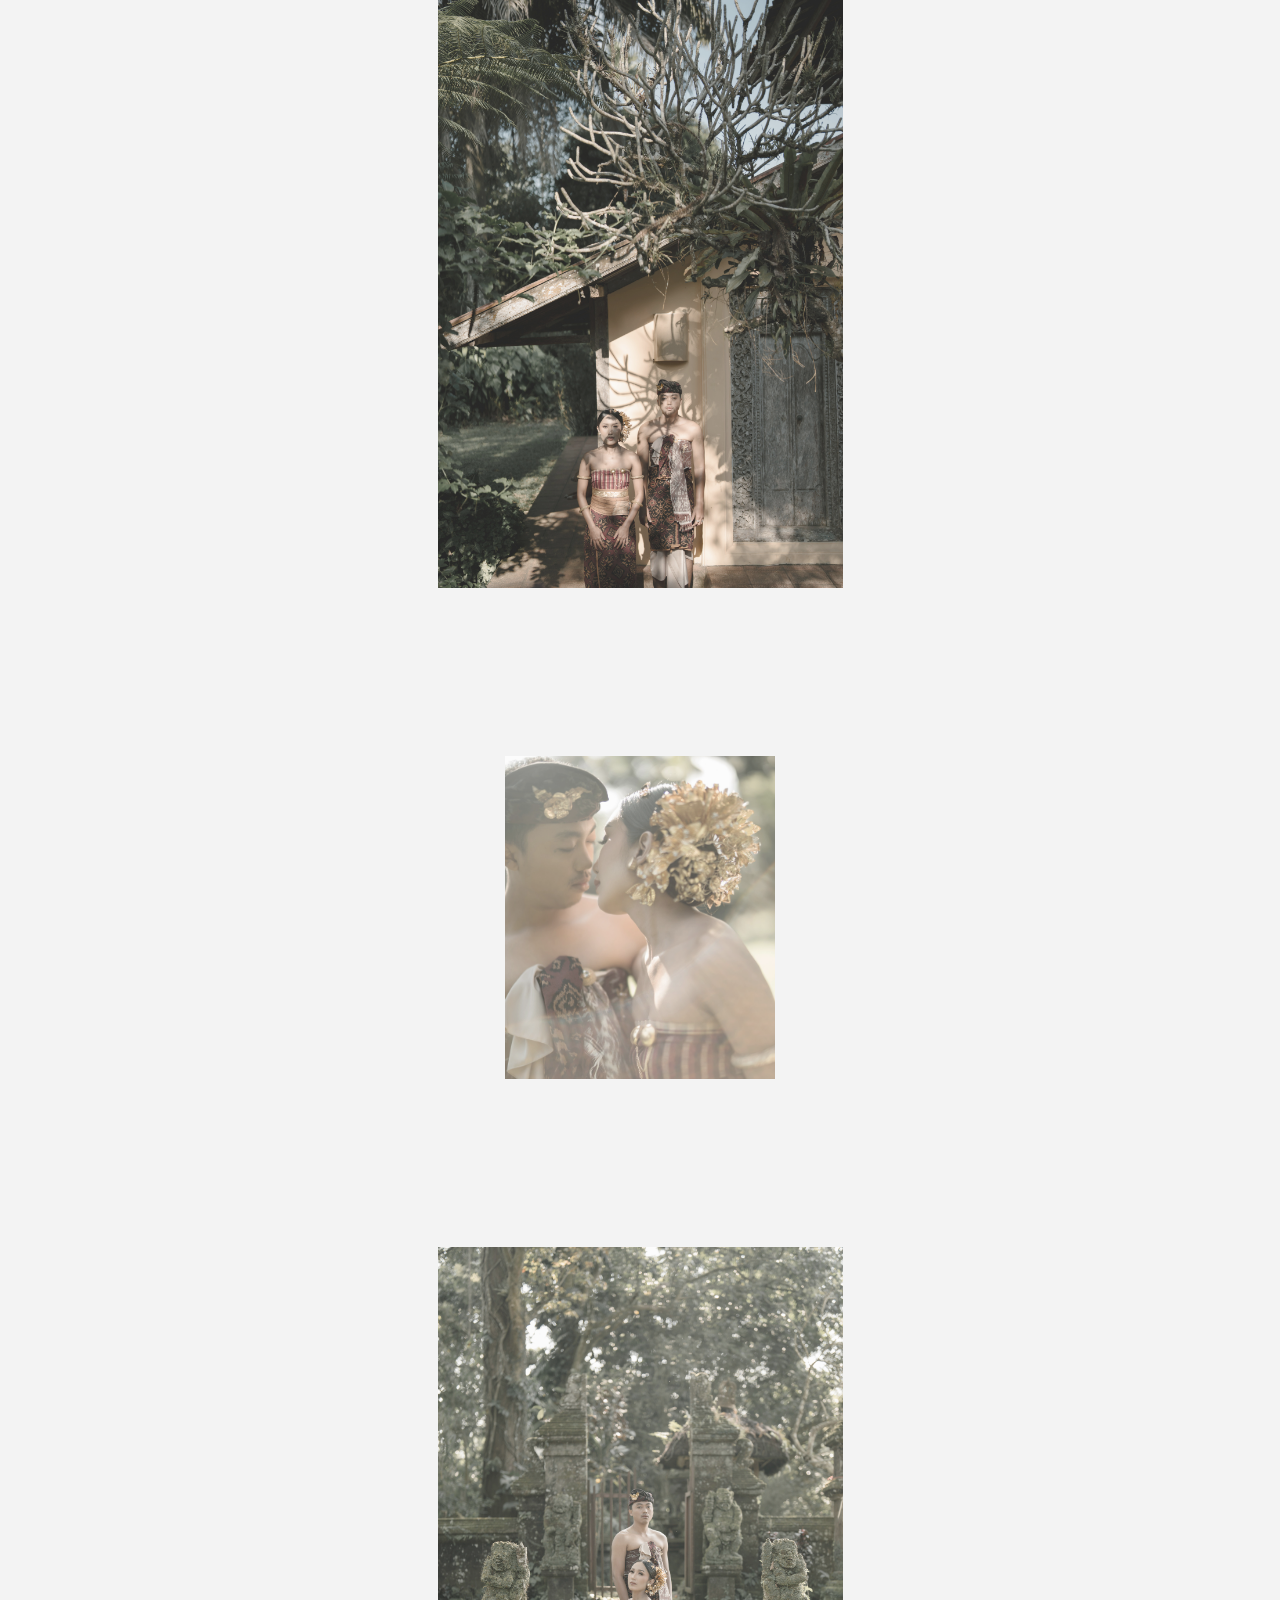
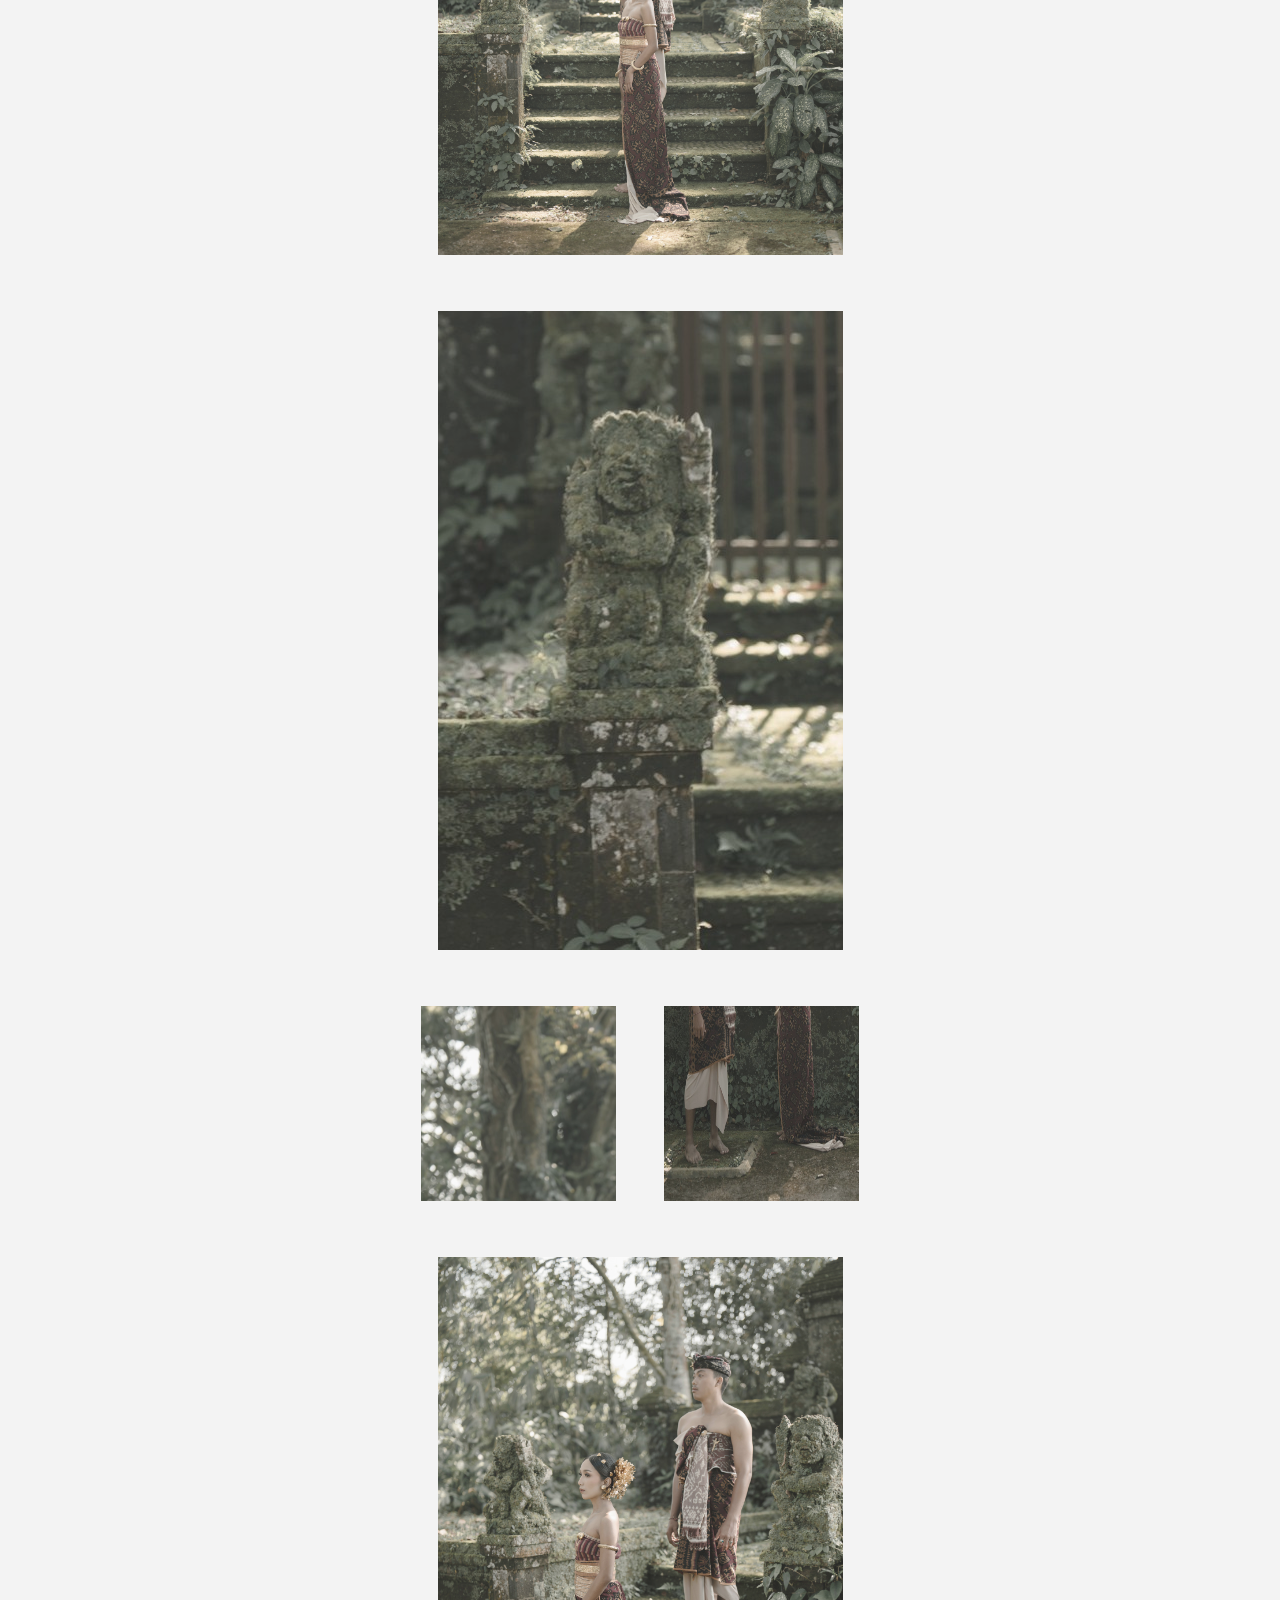
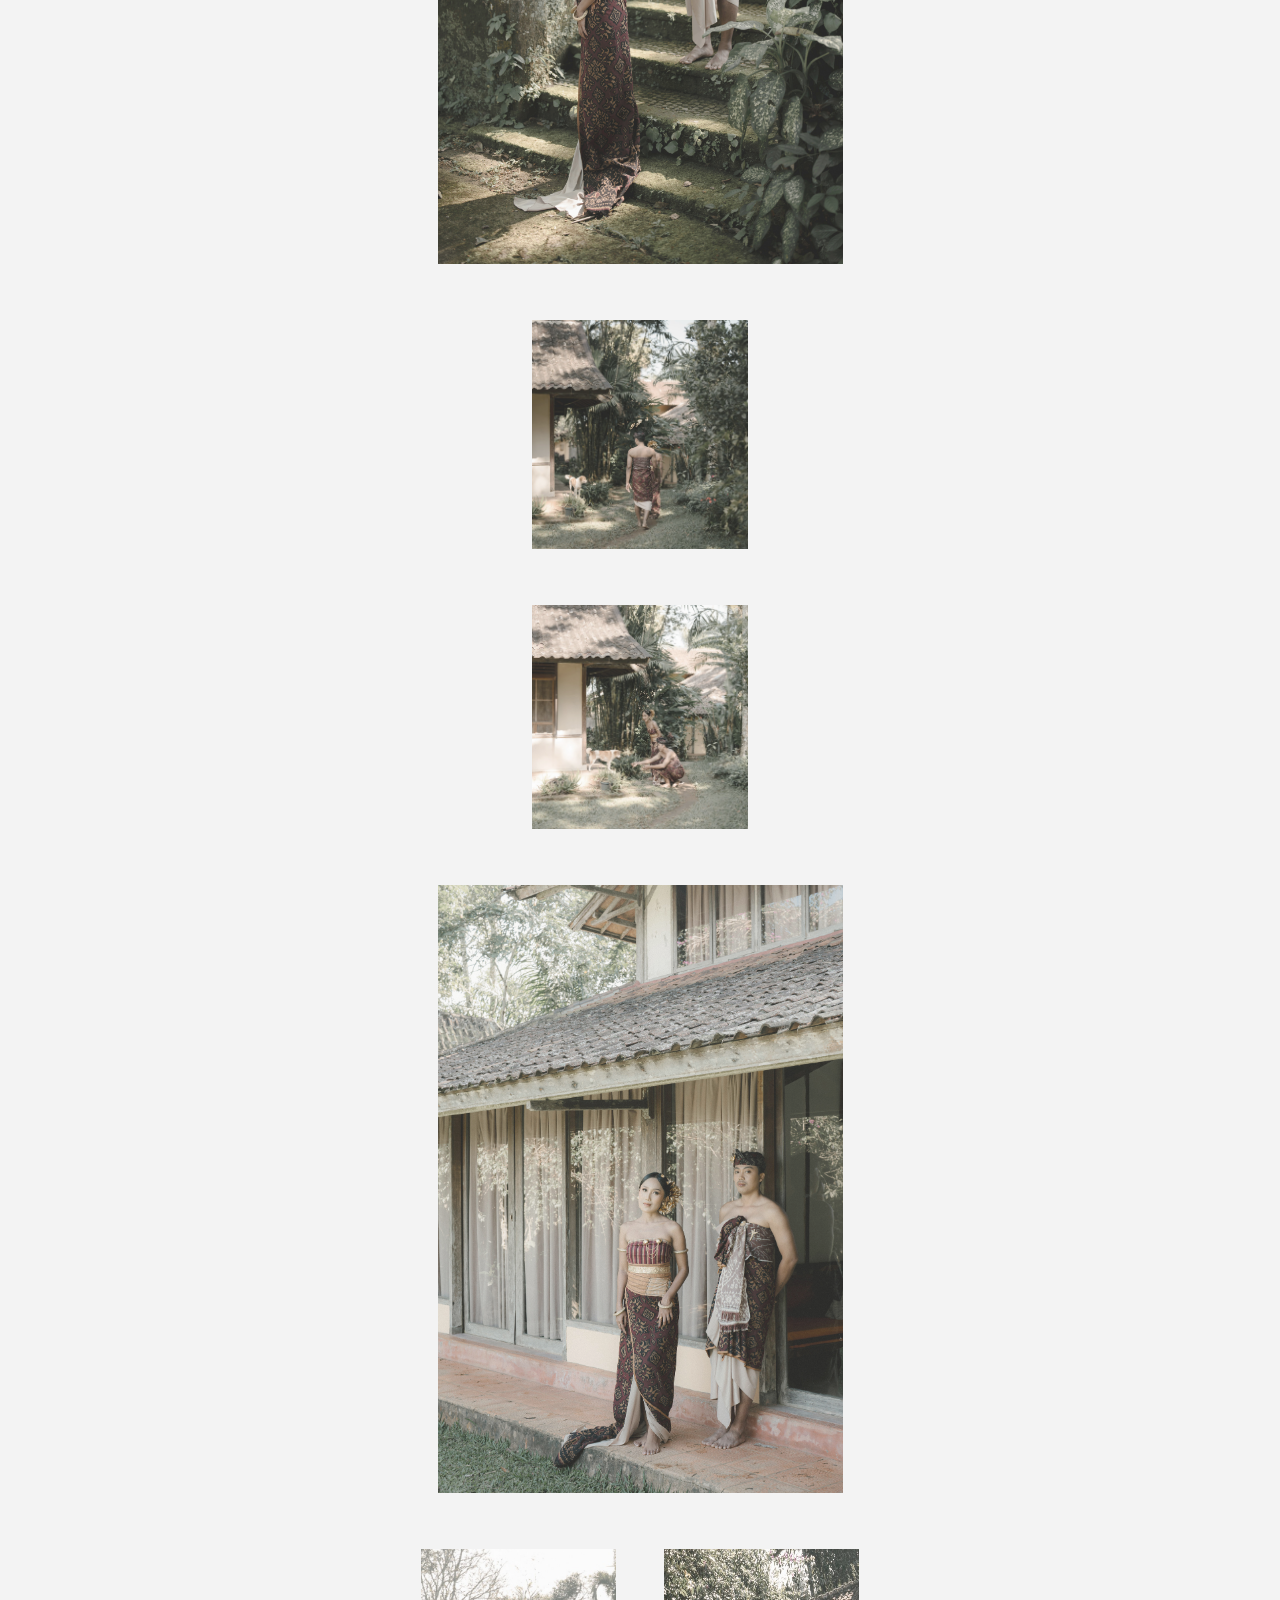
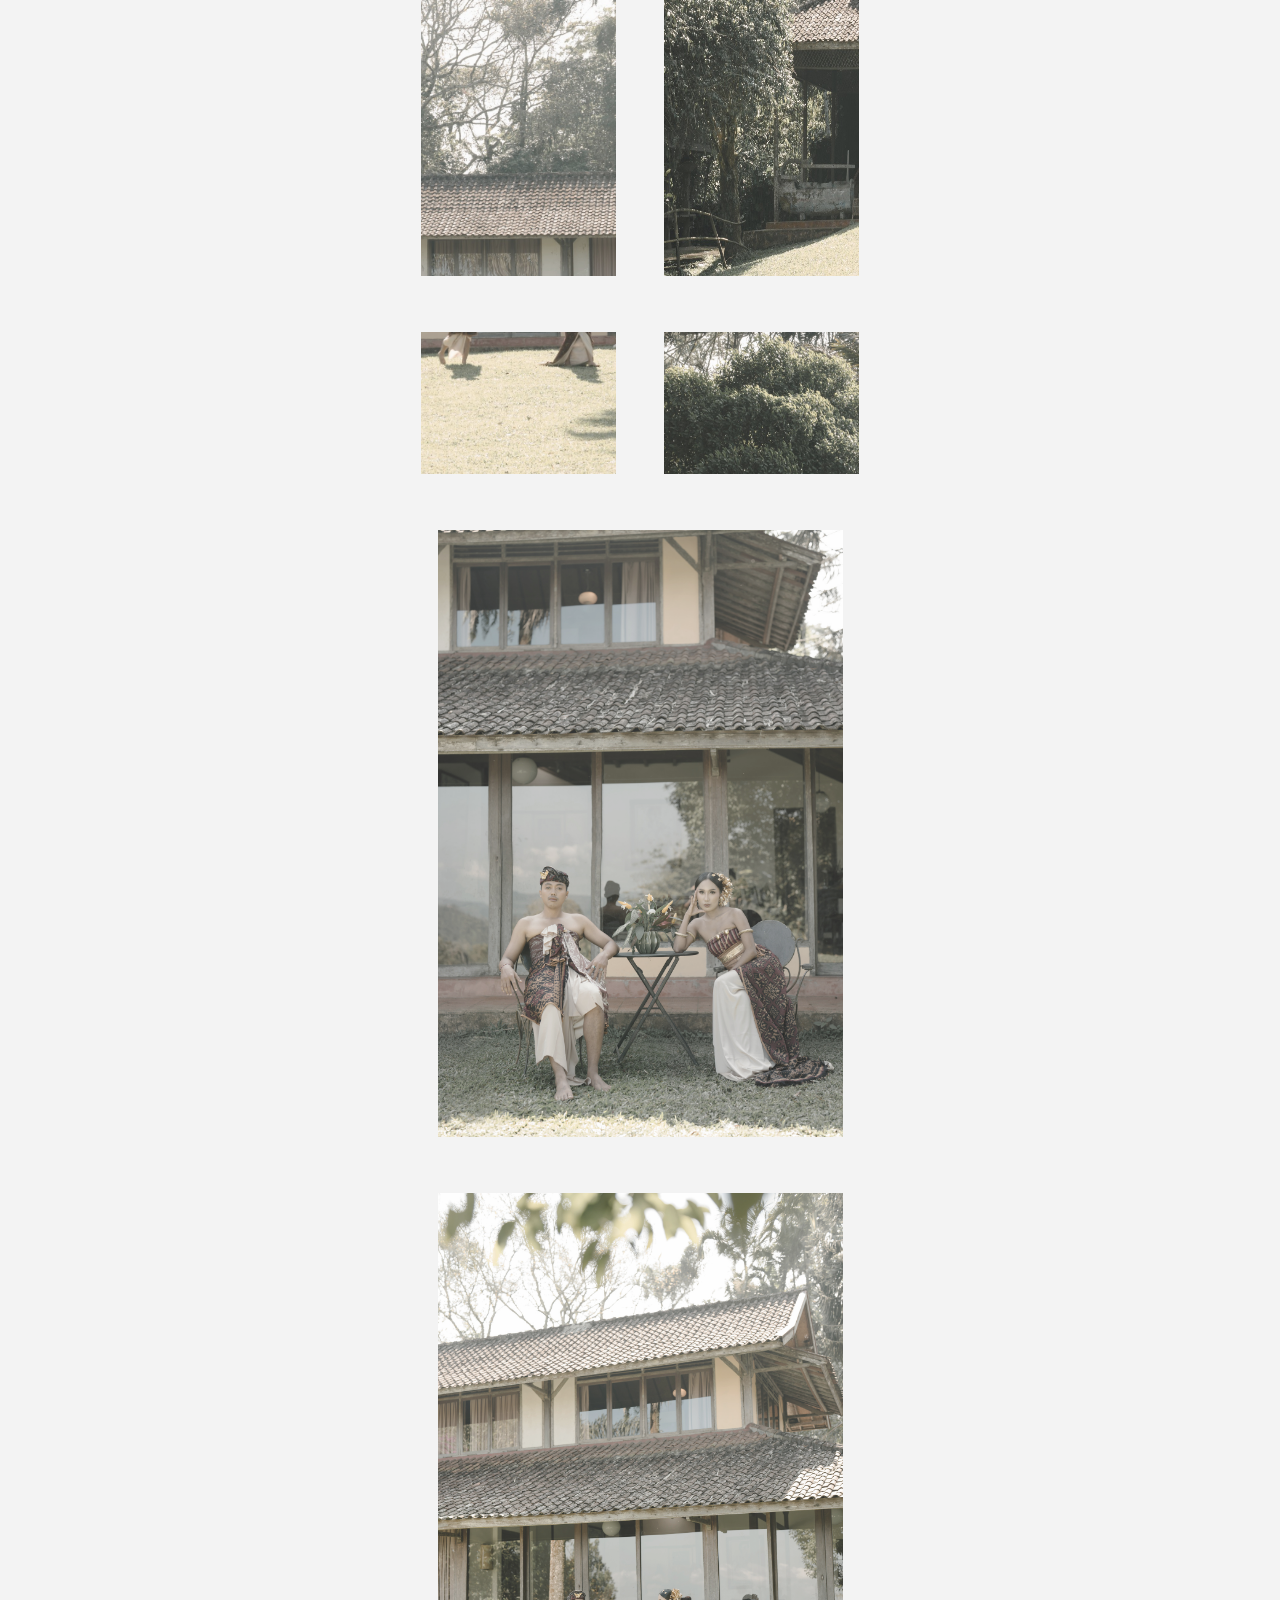
==== commit d67d6ee6: "change overlay text box" ====
--- a/coba/index.html
+++ b/coba/index.html
@@ -6,14 +6,14 @@
     <link rel="stylesheet" href="style.css">
     <title>Document</title>
 </head>
-<body>
+<body style="overflow-y: hidden ;">
     <div id="overlay" class="overlay" role="dialog" aria-modal="true">
         <div class="overlay-box">
             <h1>Kepada <br> Yth, recipient</h1>
             <button id="hide">Buka Undangan</button>
         </div>
     </div>
-    <div class="main-container">
+    <div class="main-container" id="mainContainer">
         <div class="hero-container">
             <img src="assets/output_prefix-002.jpg" alt="">
             <div class="hero-text-container">
--- a/coba/style.css
+++ b/coba/style.css
@@ -19,12 +19,9 @@
   text-align: justify;
 }
 @media (min-width:550px) {
-  html, body {font-size: 80%;}     
-}
-
-@media (min-width:600px) {
-  html, body {font-size: 100%;}     
-}
+  html, body {font-size: 70%;}     
+}
+
 
 body {
     color:var(--text-1);
@@ -409,7 +406,7 @@
 .content { position: relative; z-index: 0; }
 
 /* lock scroll when overlay is open */
-body.no-scroll { overflow: hidden; }
+.body .no-scroll { overflow: hidden; }
 
 /* the blocker */
 .overlay {
@@ -421,20 +418,34 @@
   display: flex;            /* hide -> page scrolls */
   justify-content: center;
   align-items: center;      /* center the box */
-  background: rgba(0,0,0,.50);
+  background: rgba(0,0,0,.80);
   overscroll-behavior: none;/* prevent scroll chaining */
   touch-action: none;       /* nicer on mobile */
 }
 .overlay[aria-hidden="true"] {display: none;}
+
+.overlay h1 {
+    font-size: 3rem;
+    color: var(--background);
+    font-weight: 800;
+    margin-bottom: 0.5rem;
+}
+
+.overlay button {
+    padding: 1.5rem 3.6rem;
+    border-radius: 3rem;
+    font-weight: 800;
+    background-color: var(--background);
+}
 .overlay-box {
     text-align: center;
     display: flex;
     flex-direction: column;
     justify-content: center;
     align-items: center;
-  background: #fff;
   padding: 1rem 1.25rem;
   border-radius: 2rem;
   padding: 3rem 5rem;
   max-width: 90vw;
-}
+  
+}
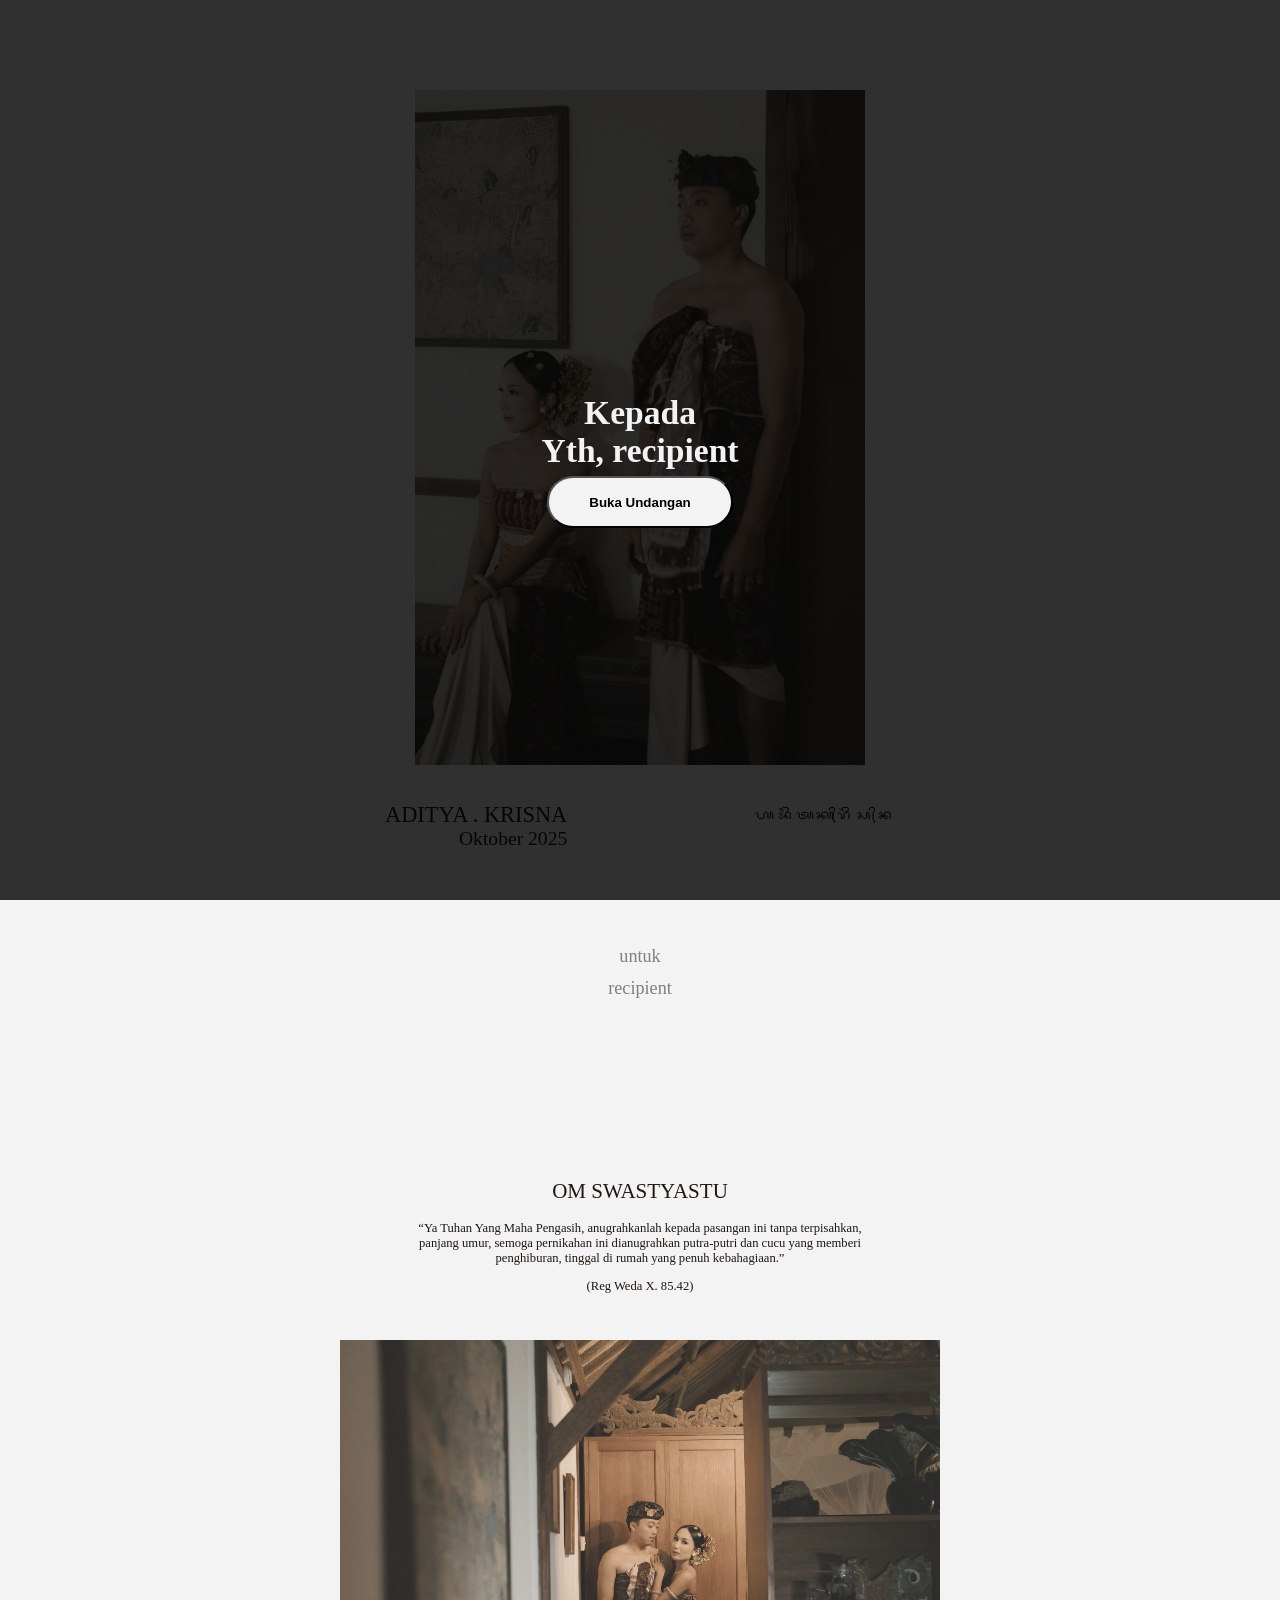
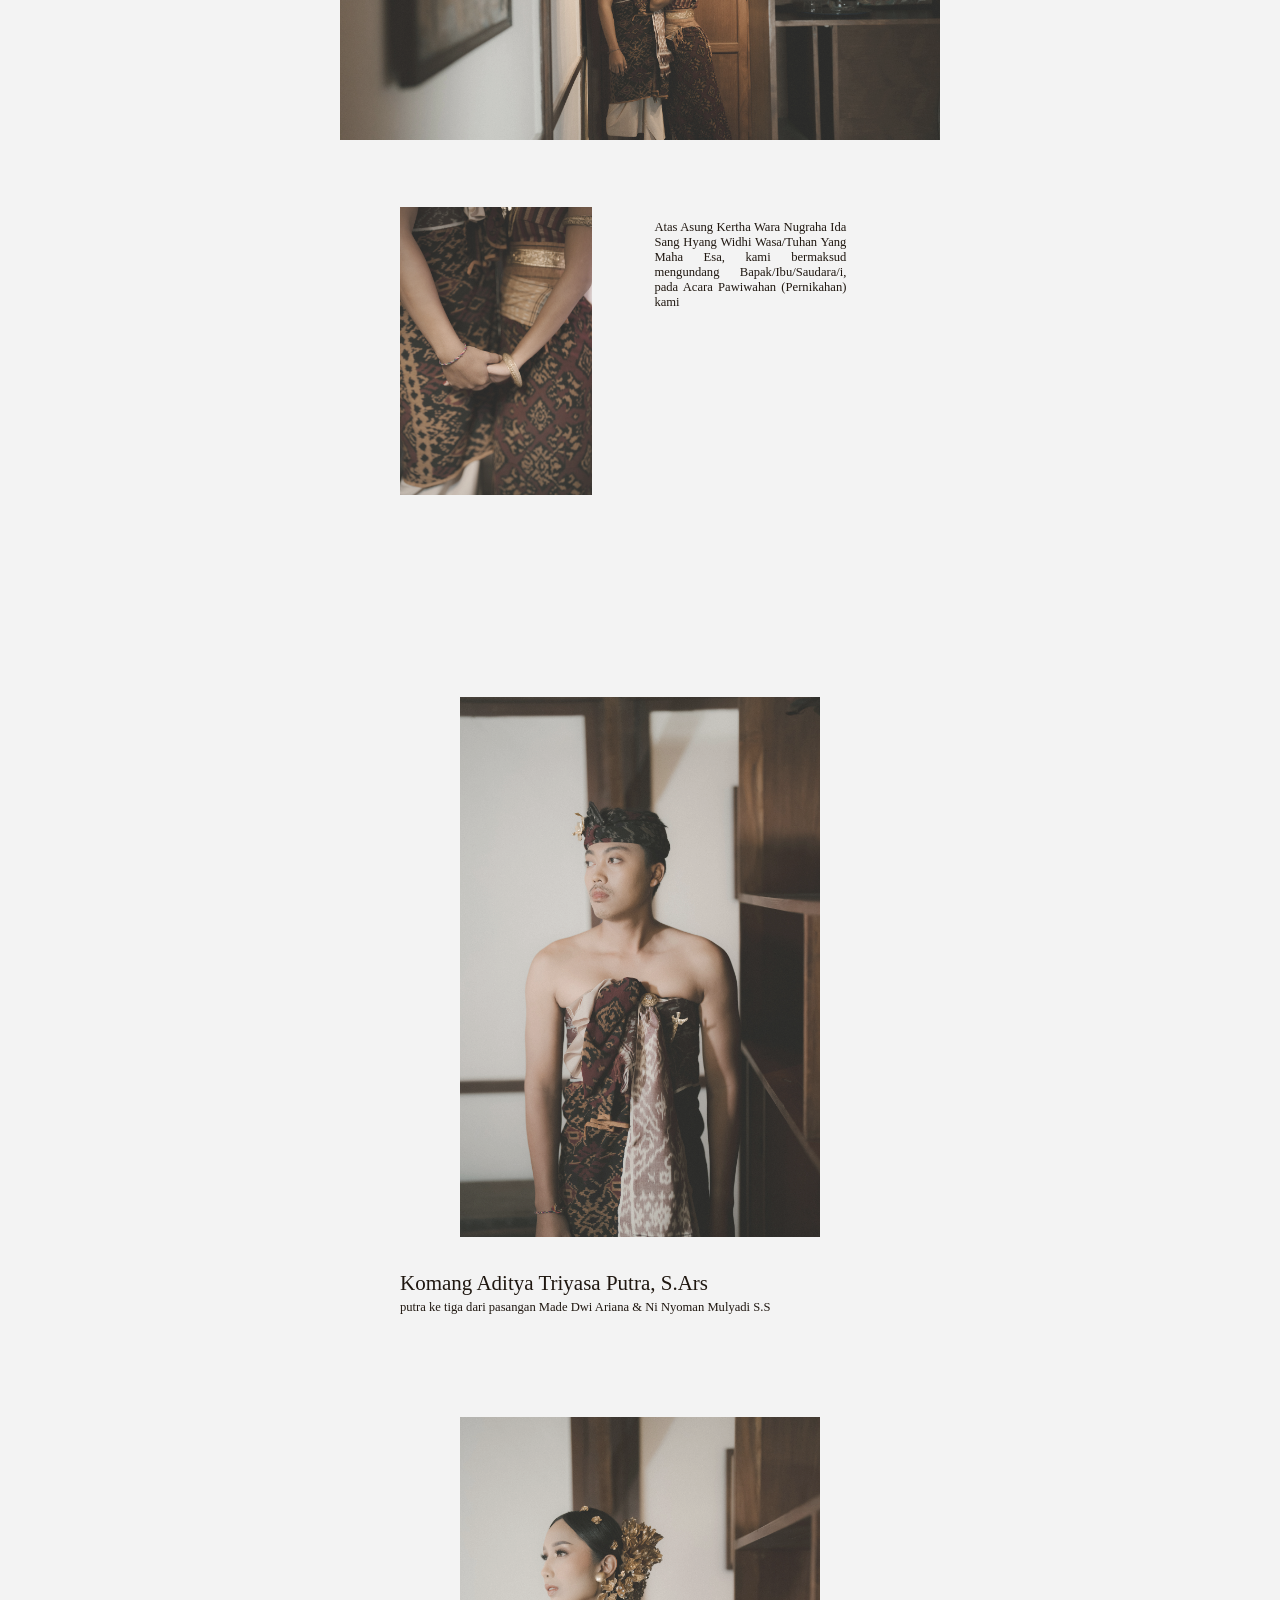
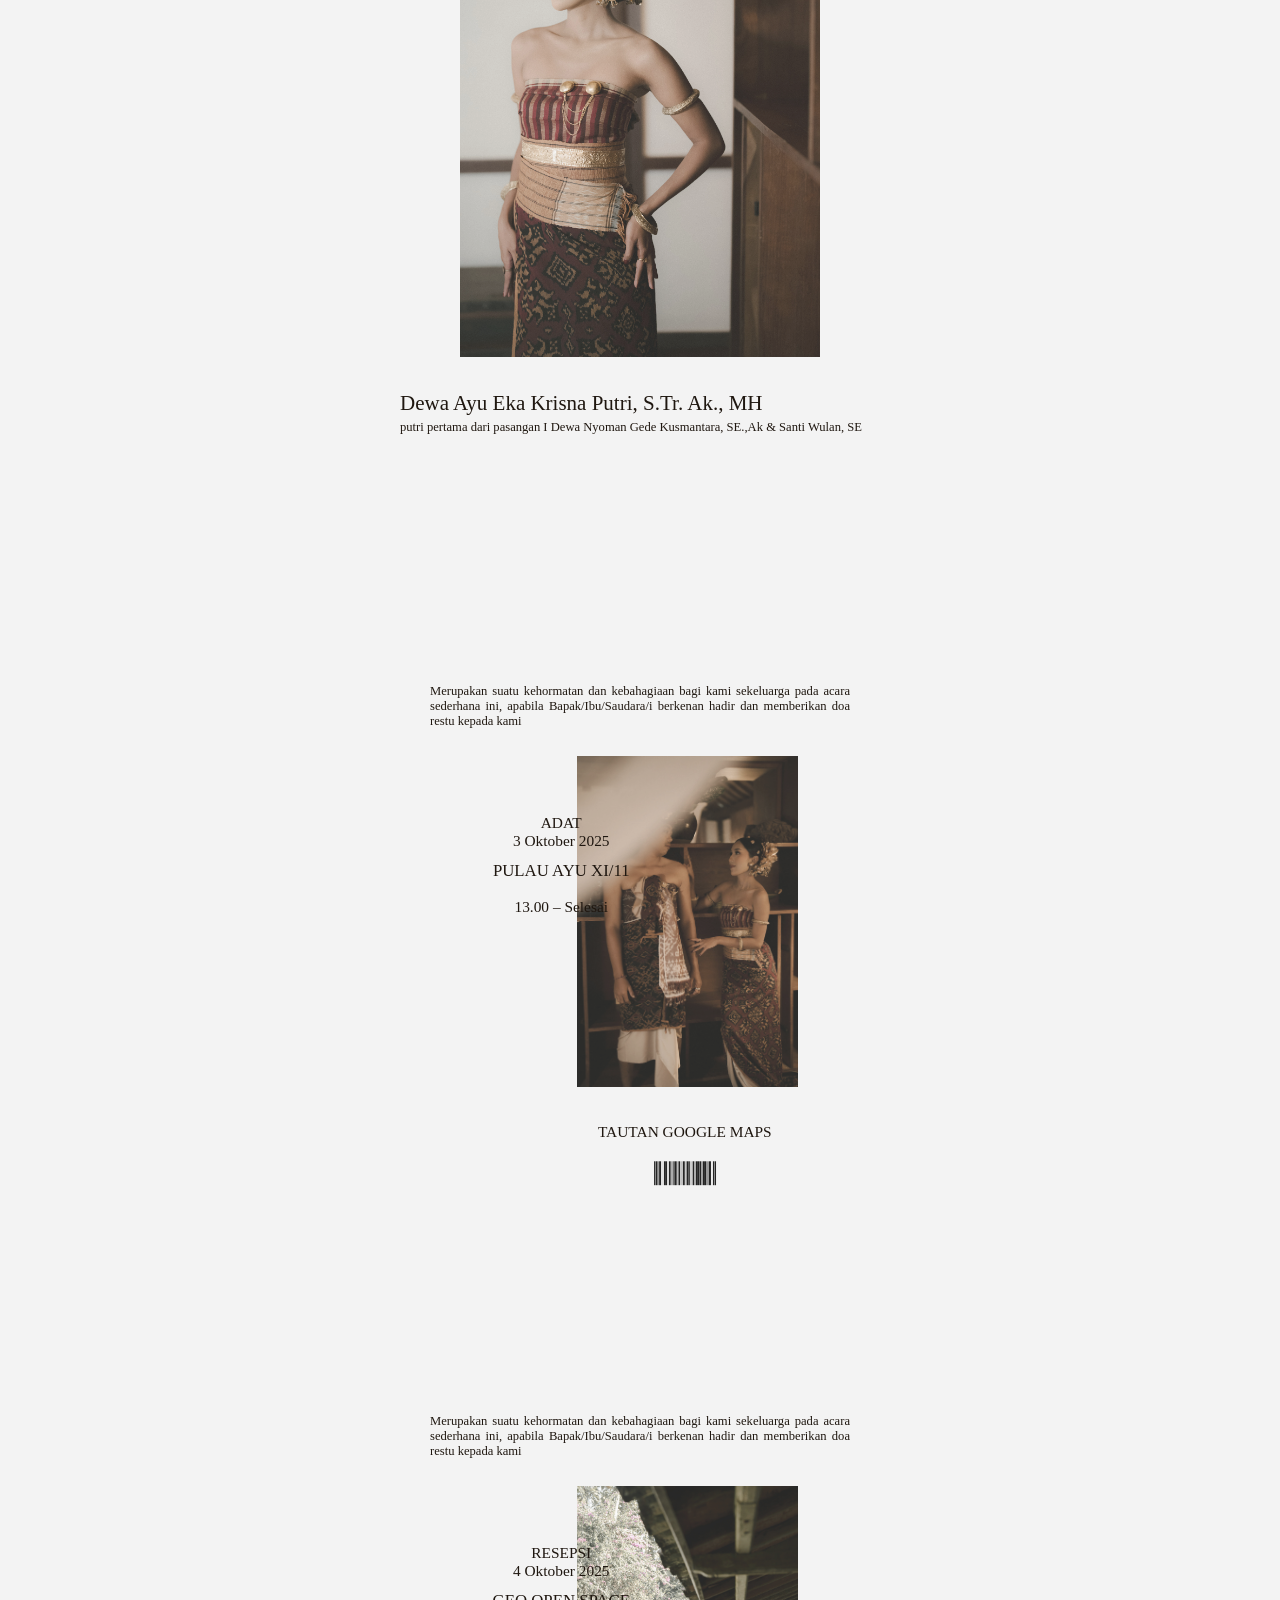
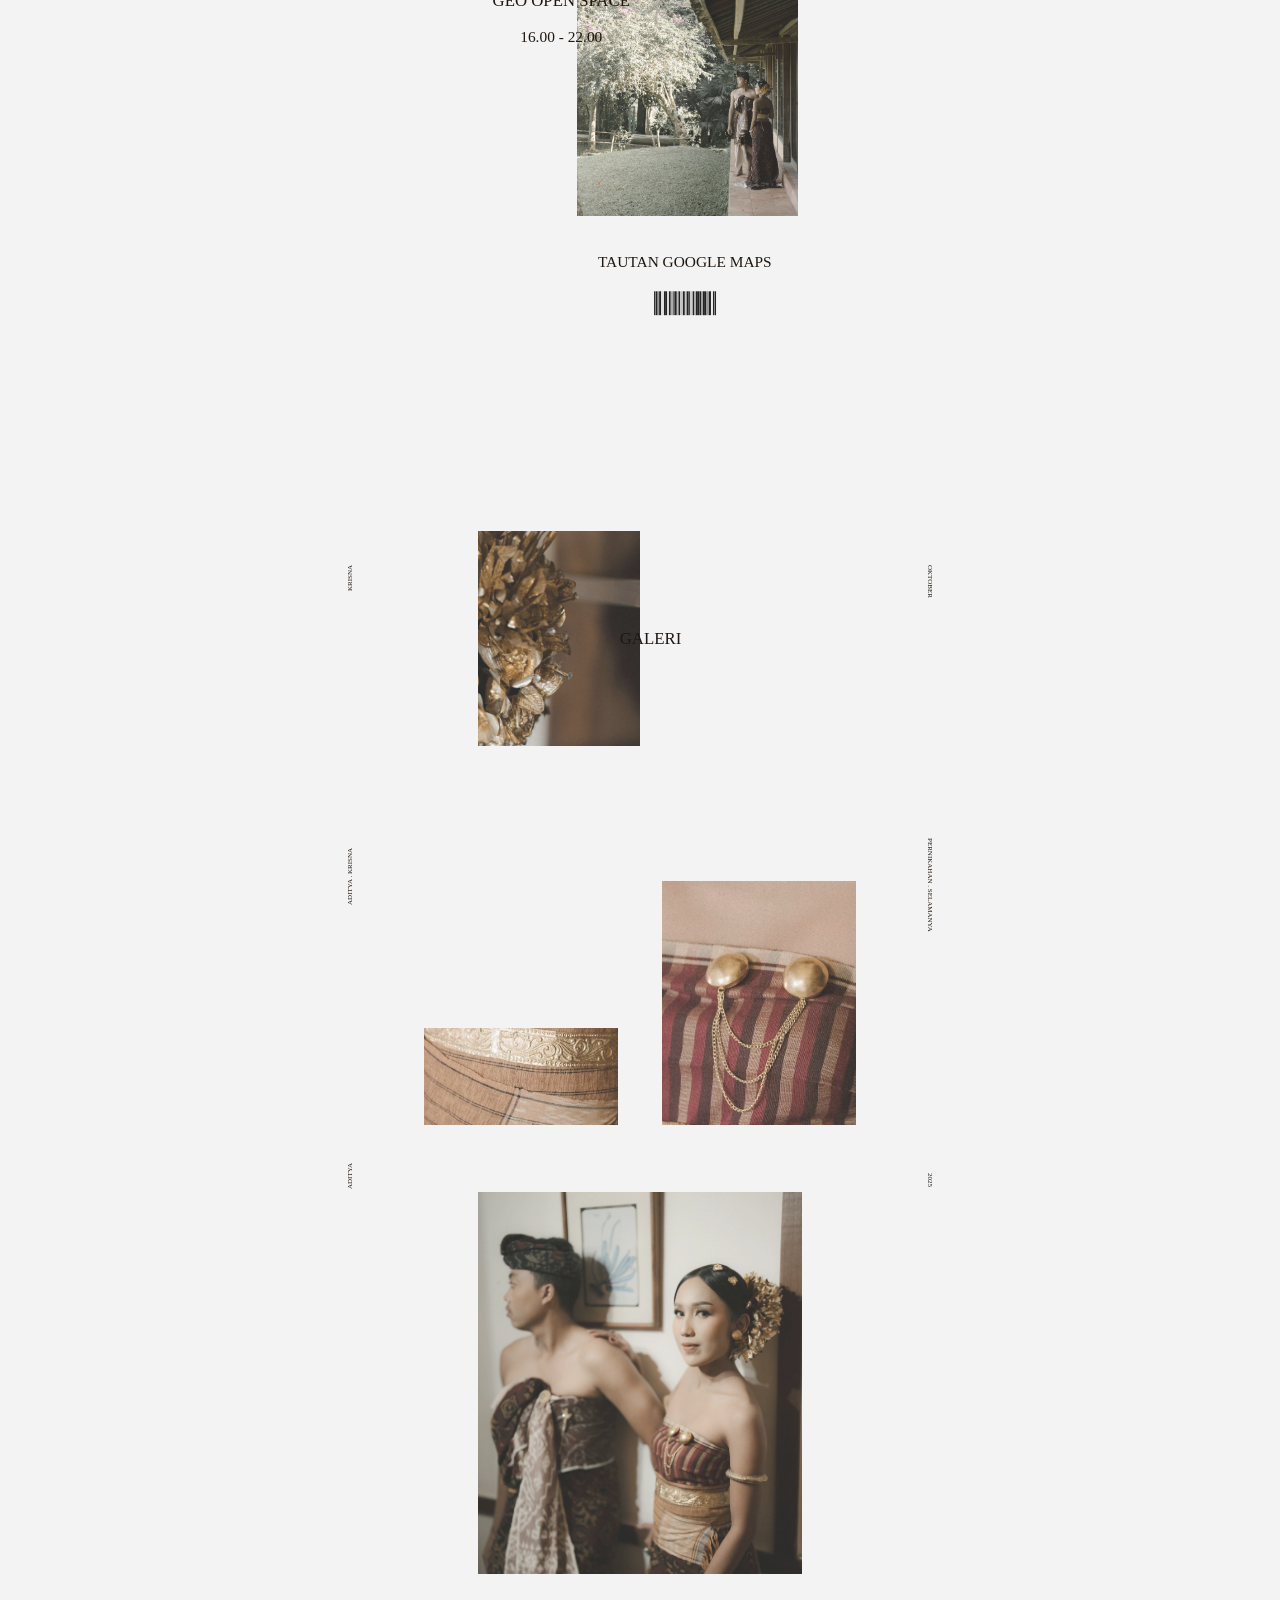
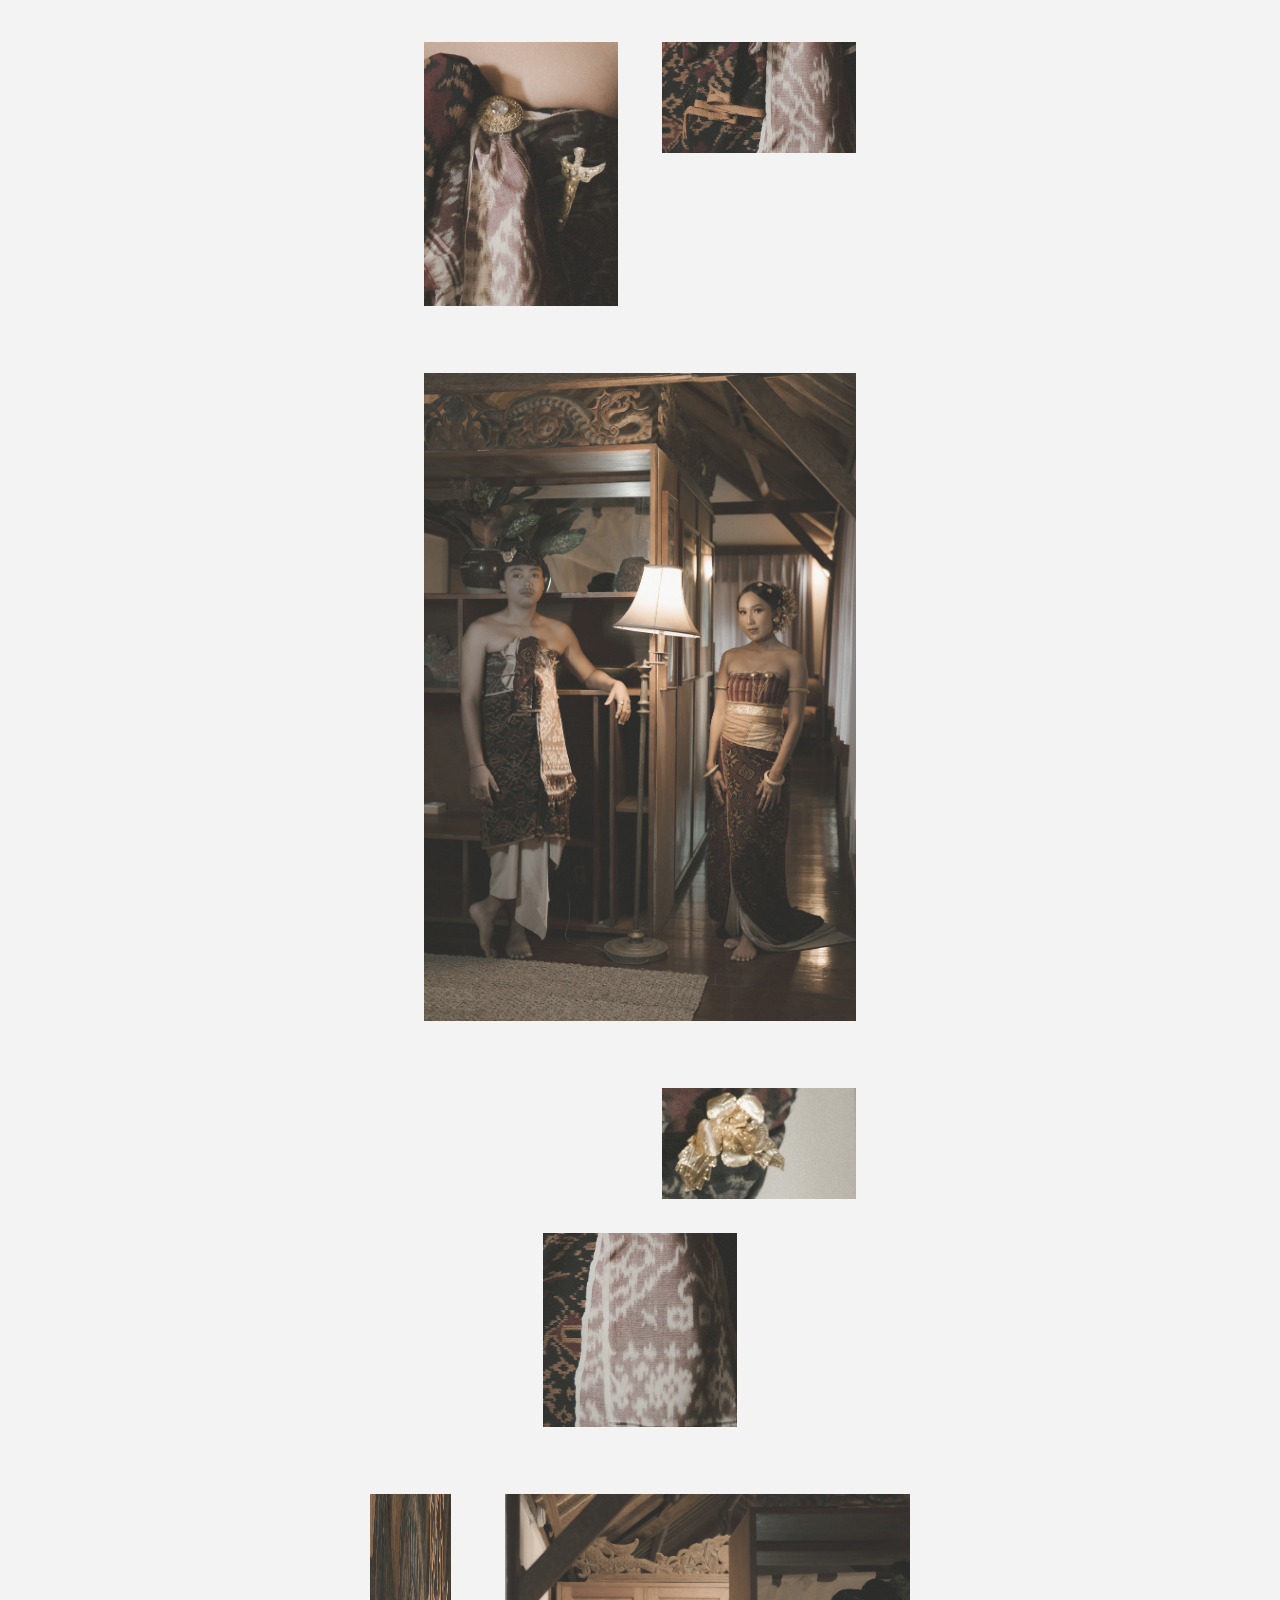
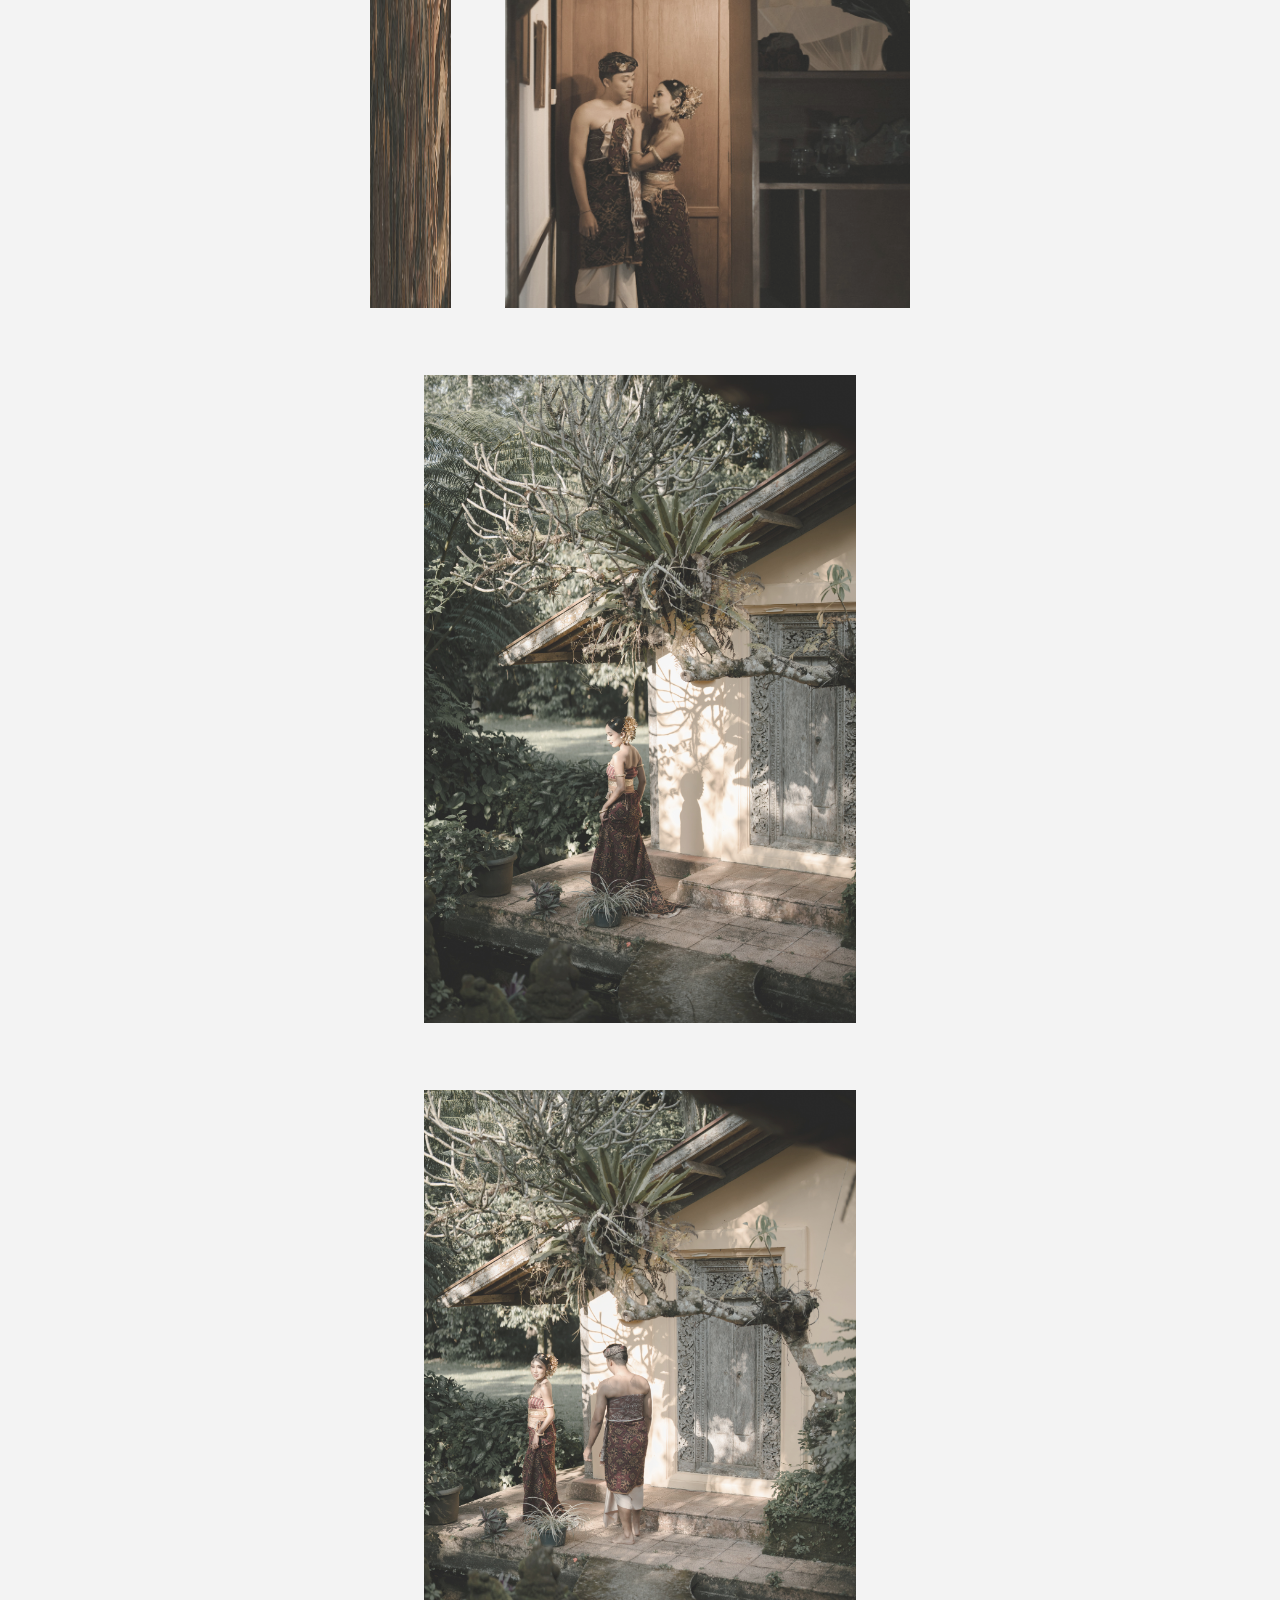
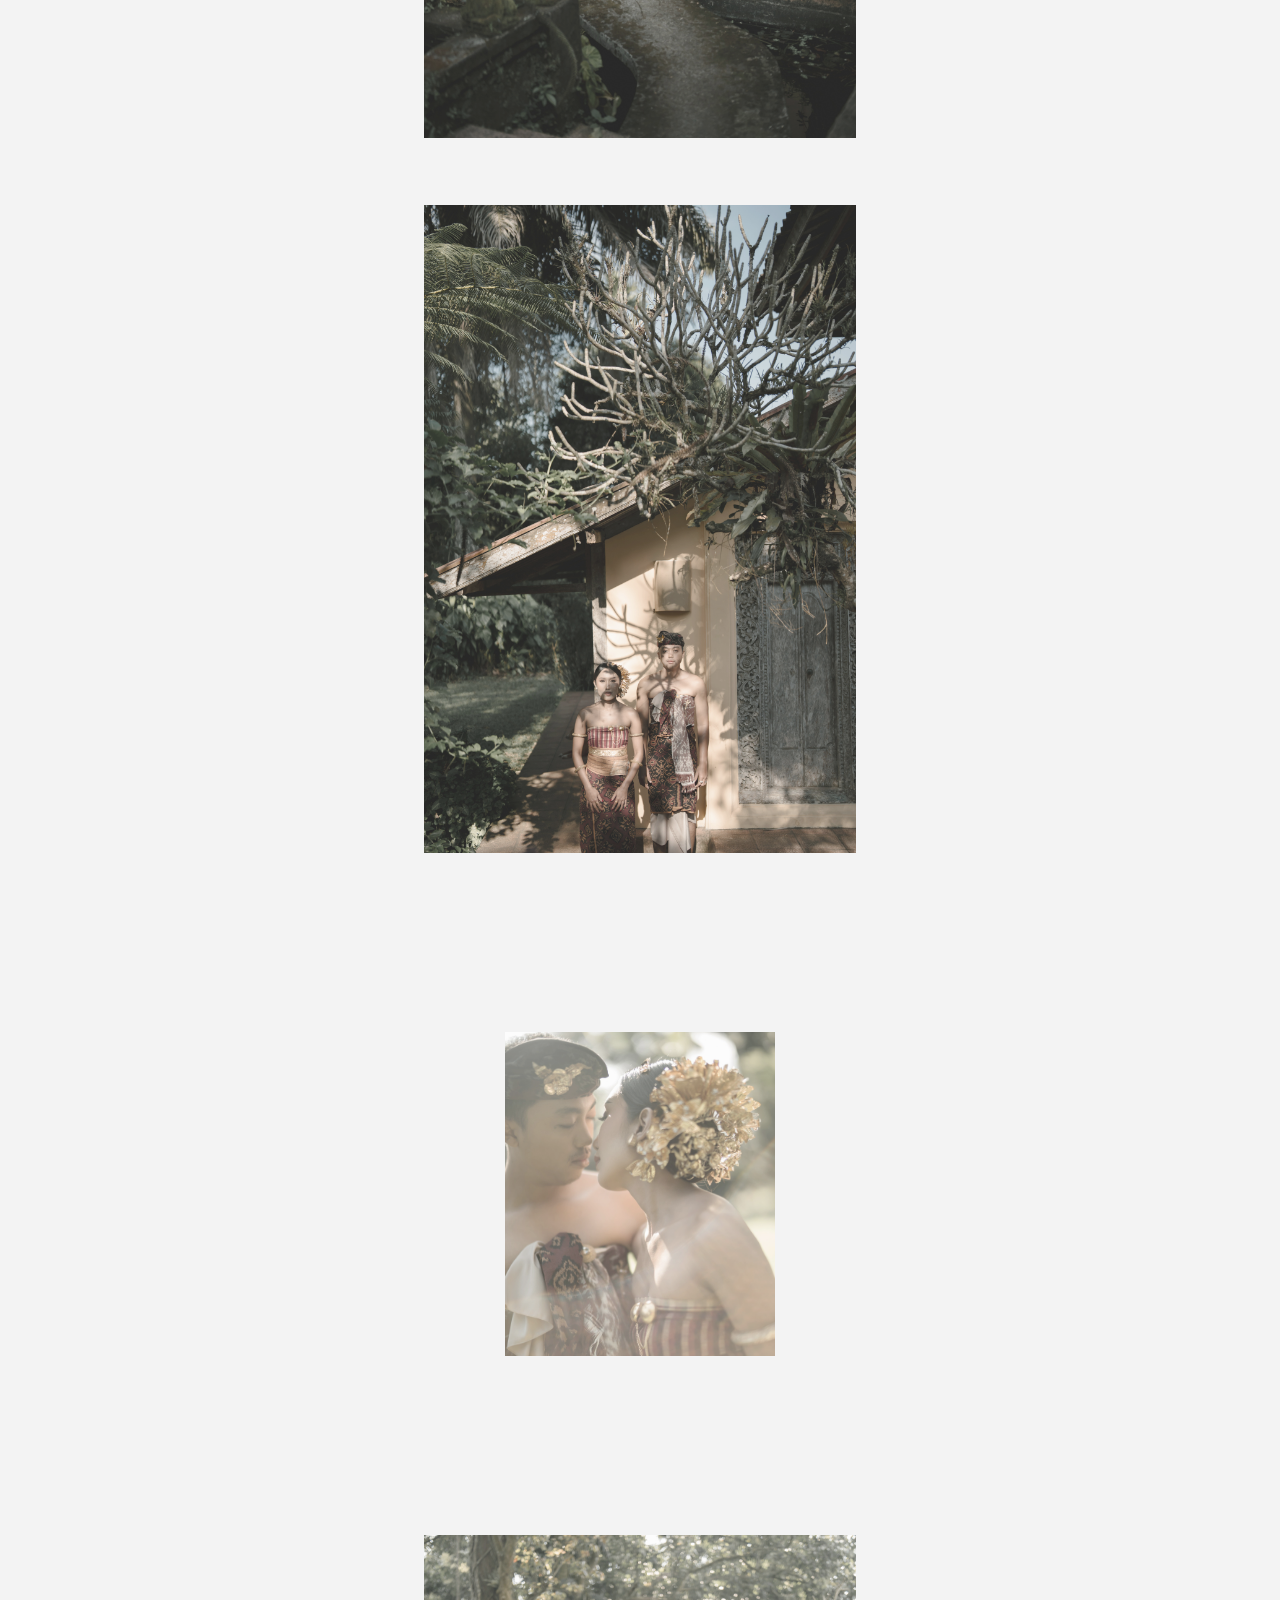
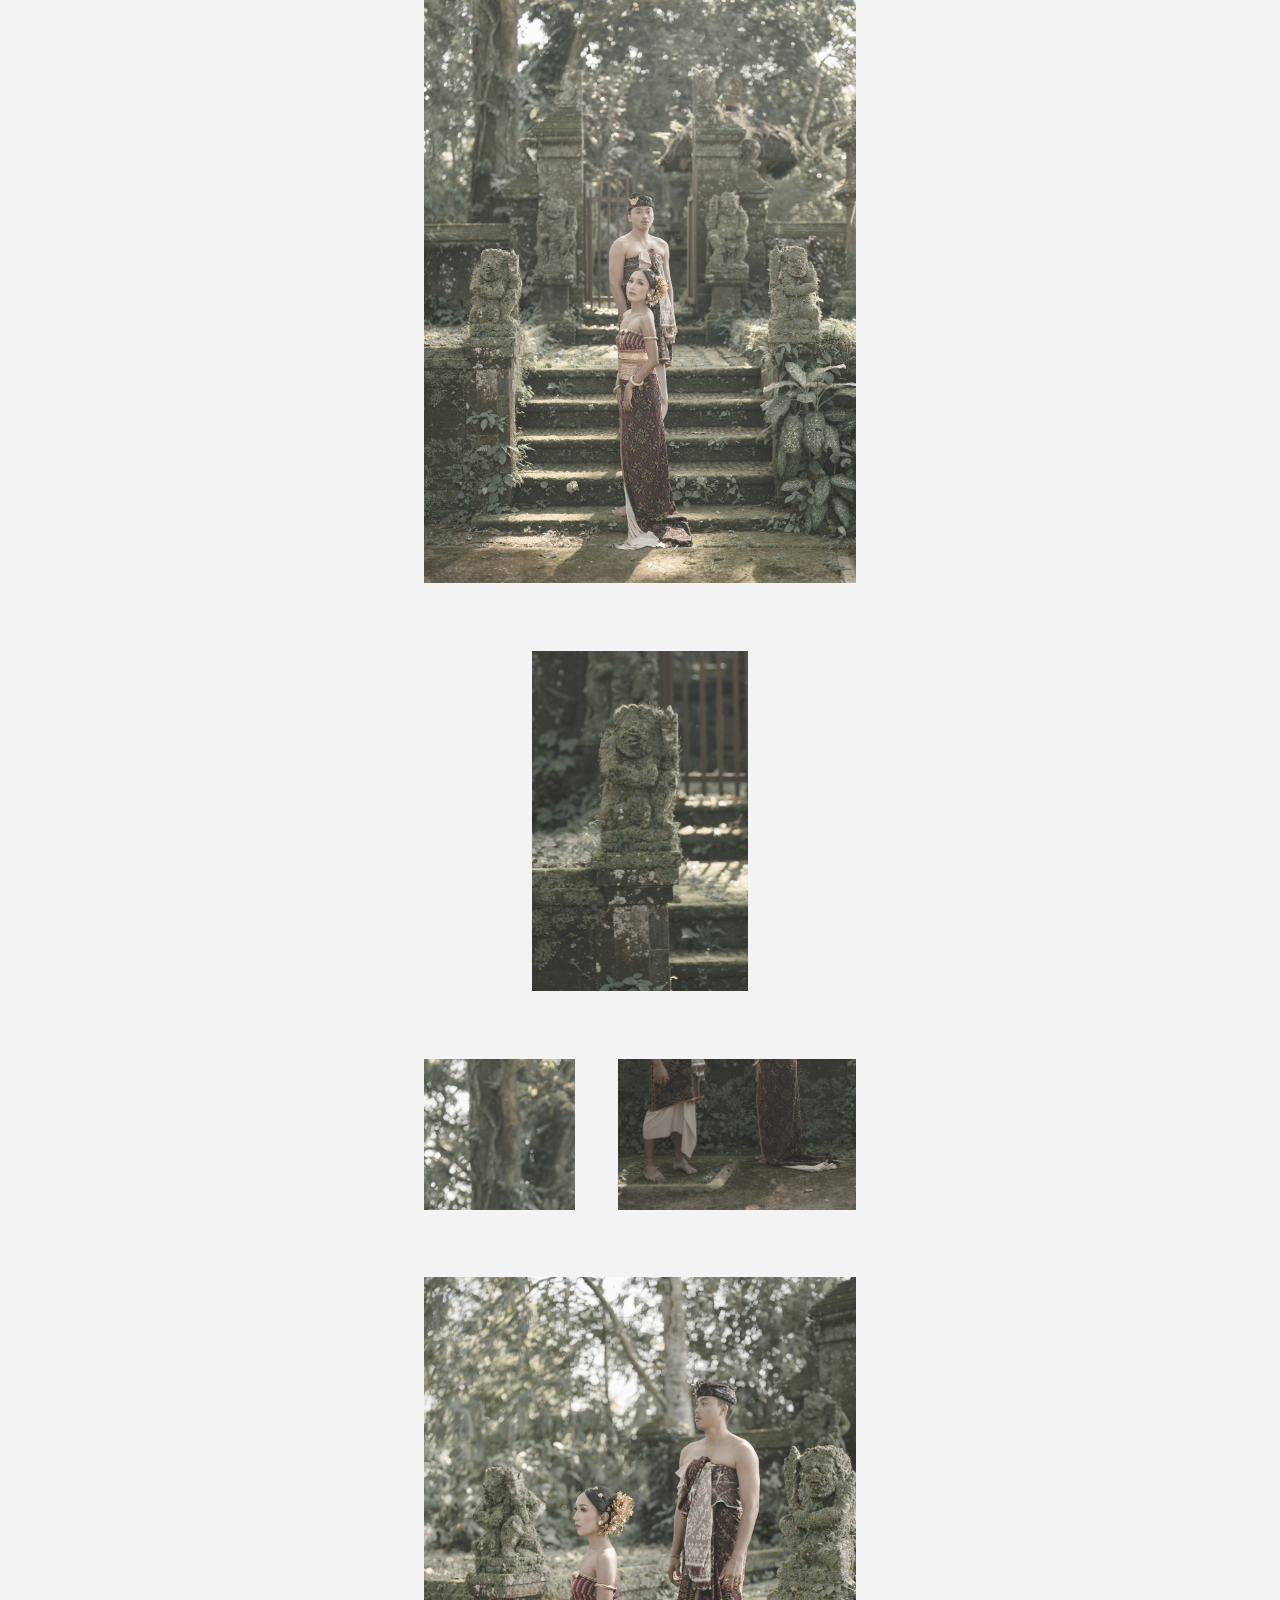
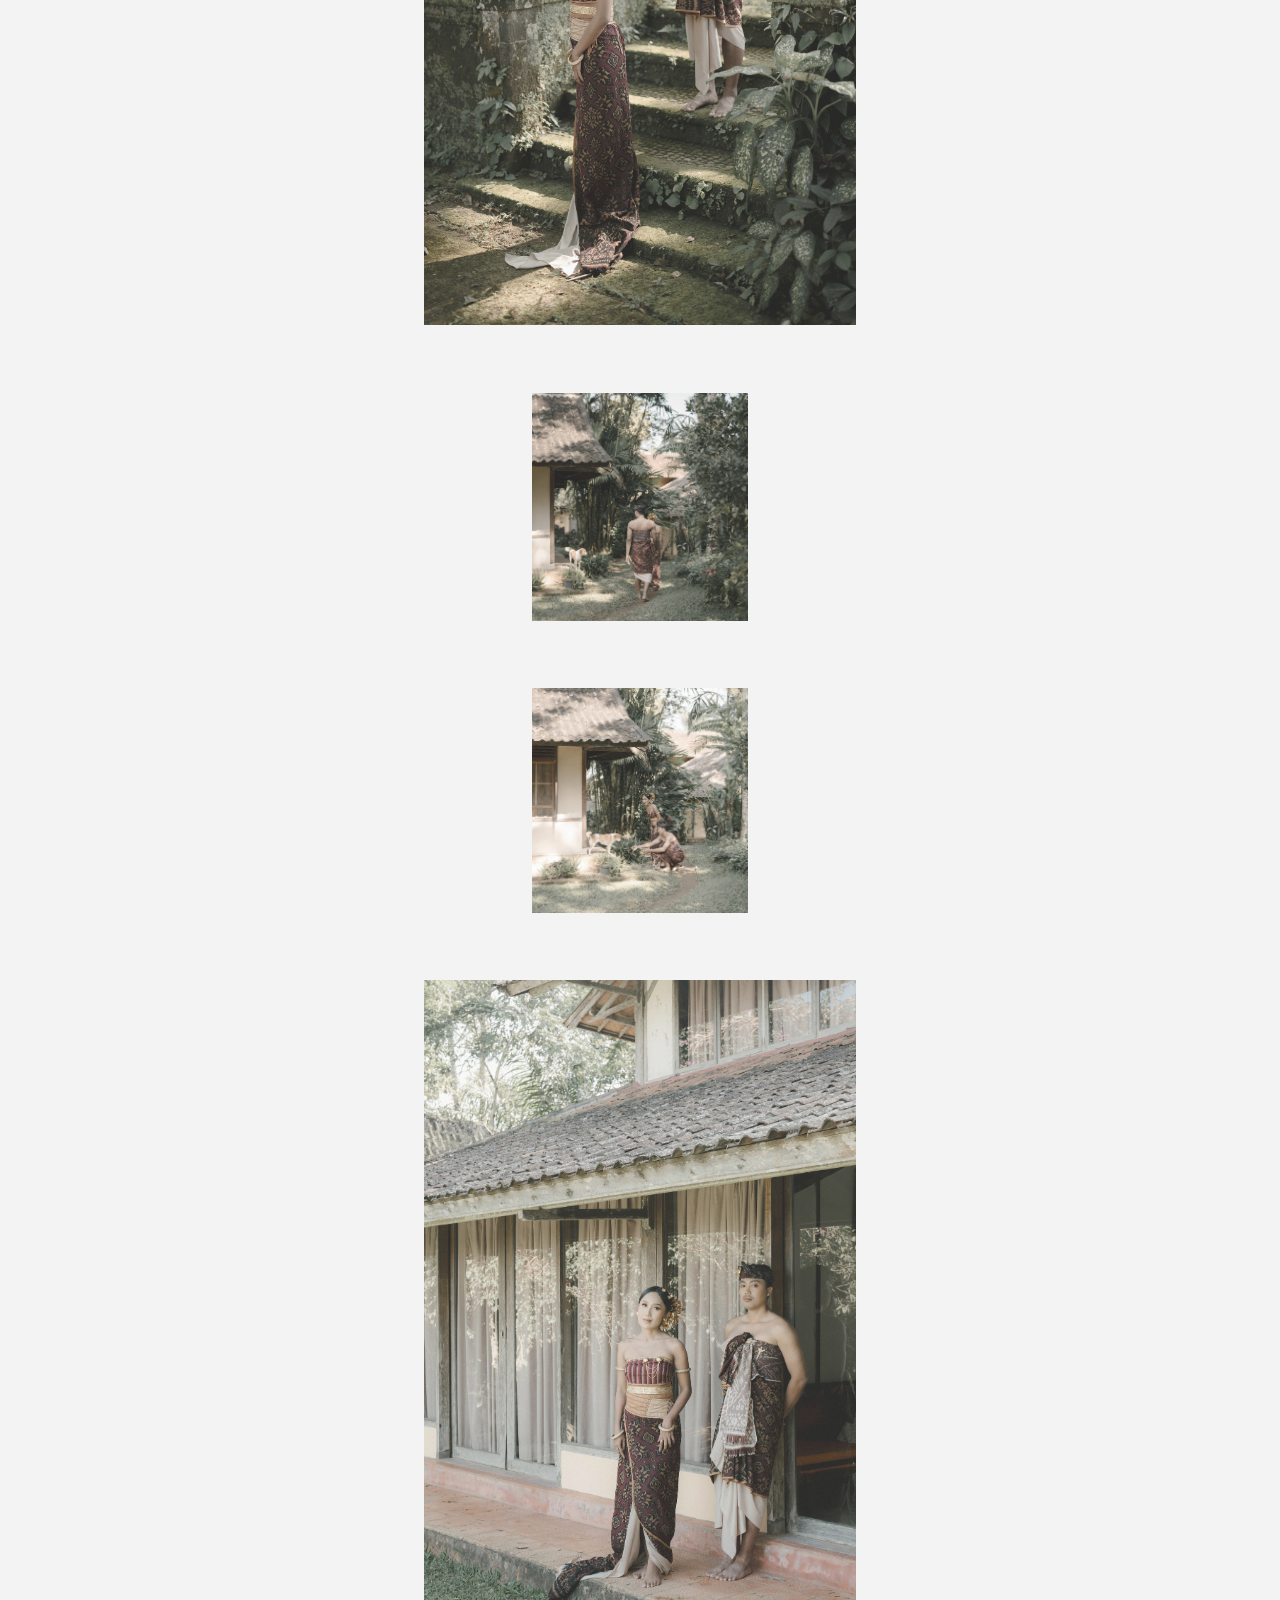
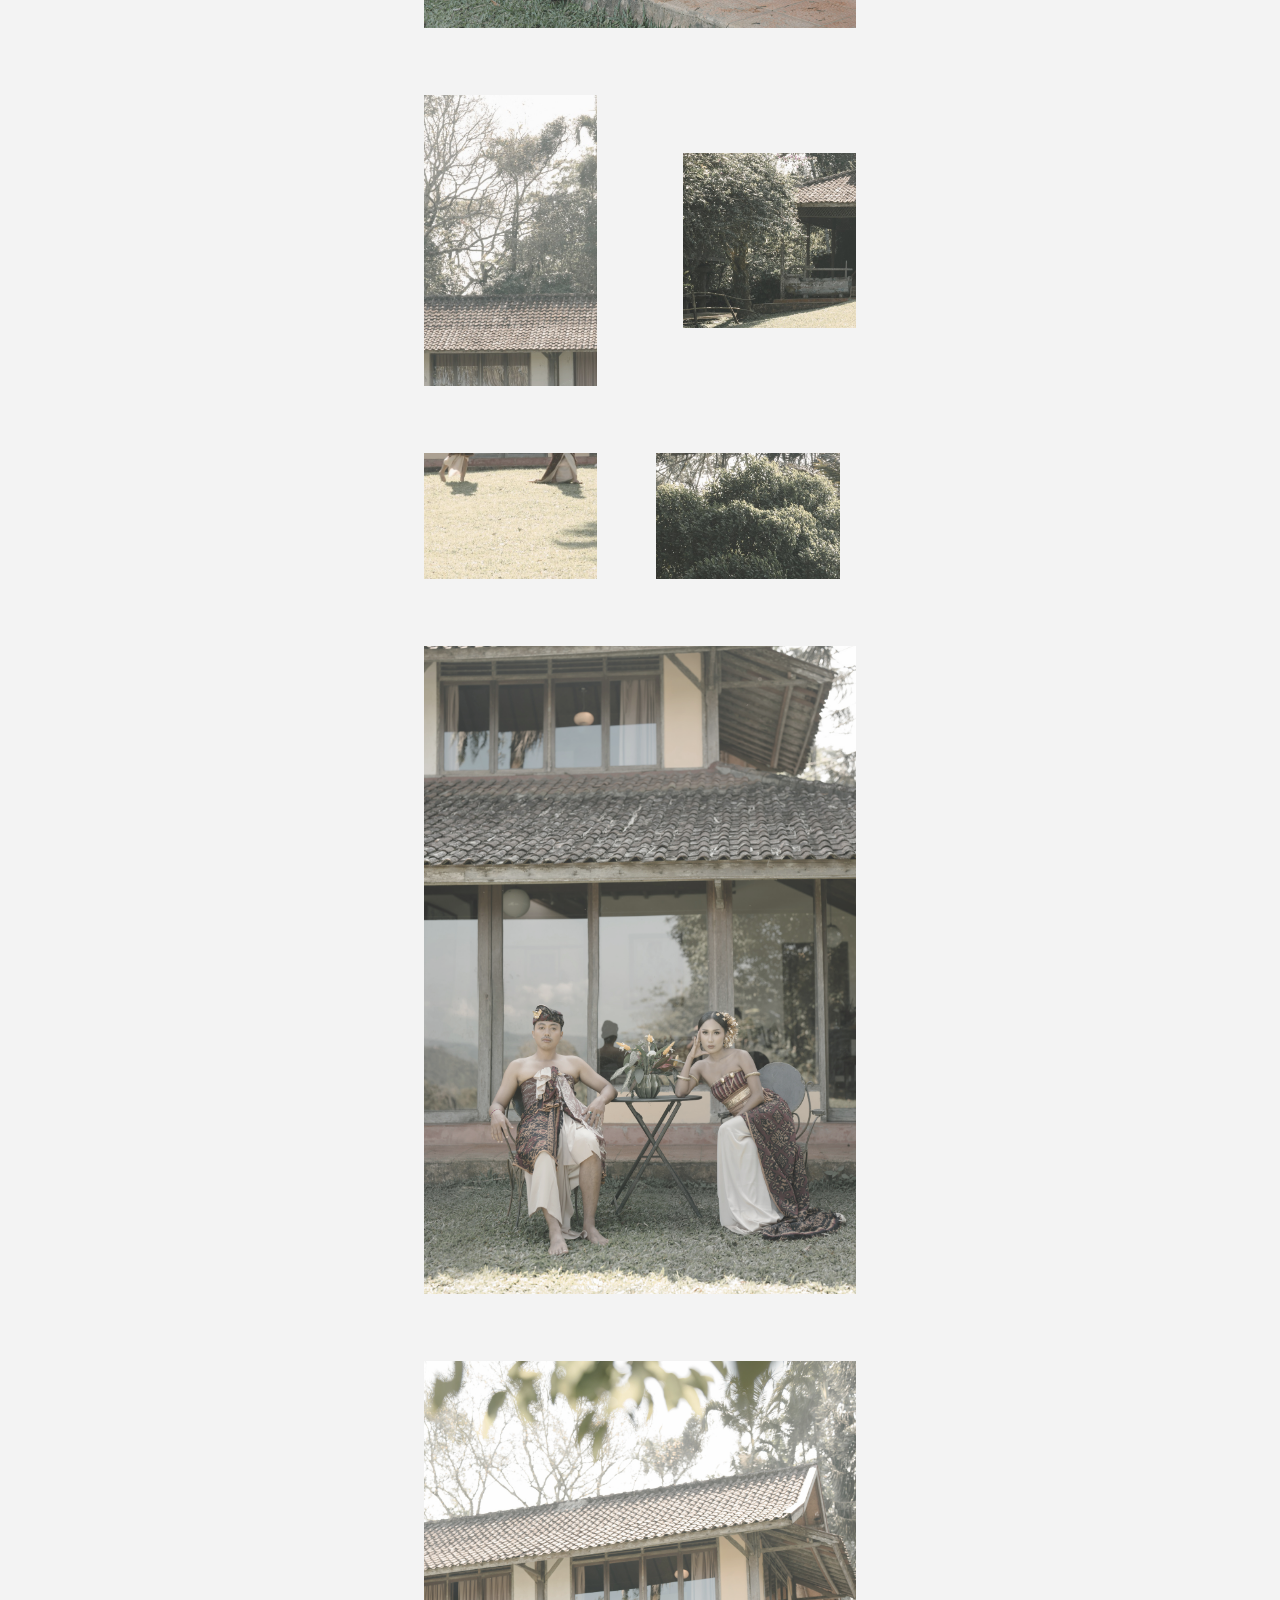
==== commit 0d1626b3: "galery images shape and placement. left-right header spacing" ====
--- a/coba/index.html
+++ b/coba/index.html
@@ -101,21 +101,24 @@
                     </div>
 
                 <div class="galeri-content">
-                    <div class="content-1">
-                        <img src="assets/1.jpg" alt="" style="width: 40%; height: auto;">
-                        <img src="assets/2.jpg" alt="" style="width: 40%; height: auto">
+                    <div class="content-1" style="align-items: end;">
+                        <img src="assets/1.jpg" alt="" style="width: 45%; height: 70%;">
+                        <img src="assets/2.jpg" alt="" style="width: 45%; height: auto">
                     </div>
                     <img src="assets/output_prefix-019.jpg" alt="" style="width: 60%;">
-                    <div class="content-2">
-                        <img src="assets/3.jpg" alt="" style="width: 40%;">
-                        <img src="assets/4.jpg" alt="" style="width: 40%;">
+                    <div class="content-2" style="align-items: start;">
+                        <img src="assets/3.jpg" alt="" style="width: 45%;">
+                        <img src="assets/4.jpg" alt="" style="width: 45%; height: auto;">
                     </div>
                     <img src="assets/output_prefix-021.jpg" alt="">
-                    <img src="assets/5.jpg" alt="" style="width: 40%;">
-                    <img src="assets/6.jpg" alt="" style="width: 40%;">
-                    <div class="content-3">
-                        <img src="assets/7.jpg" alt="" style="width: 20%;">
-                        <img src="assets/output_prefix-000.jpg" alt="" style="width: 60%;">
+                    <div class="content-column">
+                        <img src="assets/5.jpg" alt="" style="width: 45%; align-self: flex-end;">
+                        <img src="assets/6.jpg" alt="" style="width: 45%; aspect-ratio: 1/1;" >
+                    </div>
+                    
+                    <div class="content-3" style="width: 100%;">
+                        <img src="assets/7.jpg" alt="" style="width: 15%;">
+                        <img src="assets/output_prefix-000.jpg" alt="" style="width: 75%;">
                     </div>
                     <img src="assets/output_prefix-024.jpg" alt="">
                     <img src="assets/output_prefix-025.jpg" alt="">
@@ -124,10 +127,12 @@
                     <img src="assets/output_prefix-027.jpg" alt="" style="width: 50%; margin: 10rem;"> 
                     <!-- more vertical margin here -->
                     <img src="assets/output_prefix-032.jpg" alt="">
-                    <img src="assets/8.jpg" alt="">
+                    <div class="content-column">
+                        <img src="assets/8.jpg" alt="" style="width: 50%;">
+                    </div>
                     <div class="content-4">
-                        <img src="assets/9.jpg" alt="" style="width: 40%;">
-                        <img src="assets/10.jpg" alt="" style="width: 40%;">
+                        <img src="assets/9.jpg" alt="" style="width: 35%;">
+                        <img src="assets/10.jpg" alt="" style="width: 55%;">
                     </div>
                     <img src="assets/output_prefix-031.jpg" alt="">
                     <img src="assets/output_prefix-033.jpg" alt="" style="width: 40%;">
@@ -135,35 +140,38 @@
                     <img src="assets/output_prefix-035.jpg" alt="">
                     <div class="content-5">
                         <img src="assets/11.jpg" alt="" style="width: 40%;">
-                        <img src="assets/12.jpg" alt="" style="width: 40%;">
+                        <img src="assets/12.jpg" alt="" style="width: 40%; aspect-ratio: 1/1; object-fit: contain;">
                     </div>
                     <div class="content-6">
                         <img src="assets/13.jpg" alt="" style="width: 40%;">
-                        <img src="assets/14.jpg" alt="" style="width: 40%;">
+                        <img src="assets/14.jpg" alt="" style="width: 50%; aspect-ratio: 2/1; object-fit: contain;">
                     </div>
                     <img src="assets/output_prefix-041.jpg" alt="">
                     <img src="assets/output_prefix-036.jpg" alt="">
                     <div class="content-7">
-                        <img src="assets/15.jpg" alt="" style="width: 40%;">
-                        <img src="assets/16.jpg" alt="" style="width: 40%;">
+                        <img src="assets/15.jpg" alt="" style="width: 30%;  aspect-ratio: 1/1; object-fit: contain;">
+                        <img src="assets/16.jpg" alt="" style="width: 60%;">
                     </div>
                     <img src="assets/output_prefix-044.jpg" alt="">
-                    <div class="content-8">
-                        <div>
-                            <img src="assets/17.jpg" alt="">
-                            <img src="assets/18.jpg" alt="">
-                            <img src="assets/19.jpg" alt="">
+                    <div class="content-8" style="width: 70%;">
+                        <div class="content-column" style="align-items: center; gap: 1.5rem;">
+                            <img src="assets/17.jpg" alt="" style="width: 60%;">
+                            <img src="assets/18.jpg" alt="" style="width: 60%;">
+                            <img src="assets/19.jpg" alt="" style="width: 60%;">
                         </div>
-                        <img src="assets/20.jpg" alt="" style="width: 40%;">
+                        <img src="assets/20.jpg" alt="" style="width: 50%;">
                     </div>
                     <img src="assets/output_prefix-046.jpg" alt="">
                     <img src="assets/output_prefix-047.jpg" alt="">
                     <img src="assets/output_prefix-051.jpg" alt="">
-                    <div class="content-9">
-                        <img src="assets/21.jpg" alt="" style="width: 40%;">
-                        <img src="assets/22.jpg" alt="" style="width: 40%;">
+                    <div class="content-9" style="justify-content: space-between;">
+                        <img src="assets/21.jpg" alt="" style="width: 45%; ">
+                        <img src="assets/22.jpg" alt="" style="width: 45%; aspect-ratio: 1/1; object-fit: contain; align-self: flex-start;">
+                    </div>
+                    <div class="content-column" style="width: 100%;" >
+                        <img src="assets/23.jpg" alt="">                        
                     </div>                    
-                    <img src="assets/output_prefix-045.jpg" alt="">
+                    <img src="assets/output_prefix-045.jpg" alt="" style="margin: 10rem;">
                 </div>
             </div>
             <div class="header-container">
--- a/coba/style.css
+++ b/coba/style.css
@@ -293,10 +293,16 @@
     padding-top: 3rem;
 }
 
+@media(min-width:550px) {
+  .header-left, .header-right {
+    gap: 15rem;
+}  
+}
+
 .header-right p {
     writing-mode: vertical-rl;
     margin-bottom: 17.5rem;
-    margin-right: 0;
+    margin-right: 0.5rem;
 }
 
 .header-left p {
@@ -320,11 +326,11 @@
     margin-bottom: 6.5rem;
  }
 }
-@media(min-width:1000px) {
+/* @media(min-width:1000px) {
     .header-left, .header-right {
     padding-top: 4rem;
 }
-}
+} */
 /* --------------------------Galeri Content-------------------------- */
 
 .galeri-title__card {
@@ -353,7 +359,7 @@
 
 /* --------------------------Galeri Content-------------------------- */
 .galeri-content img{
-    width: 75%;
+    width: 80%;
 }
 
 .galeri-content{
@@ -361,17 +367,29 @@
     flex-direction: column;
     justify-content: center;
     align-items: center;
-    gap: 5rem;
+    gap: 3.5rem;
+}
+@media(min-width:460px) {
+    .galeri-content {
+        gap: 6rem;
+    }
 }
 
 .content-1, .content-2, .content-3,
 .content-4, .content-5, .content-6,
-.content-7, .content-8, .content-9 {
-    display: flex;
-    justify-content: space-around;
-    width: 90%;
-}
-
+.content-7, .content-8, .content-9, .content-column {
+    display: flex;
+    justify-content: space-between;
+    width: 80%;
+}
+
+.content-column {
+    flex-direction: column;
+    justify-items: center;
+    align-items: center;
+    gap: 3rem;
+
+}
 
 /* lightbox */
   /* Lightbox base */
@@ -437,6 +455,11 @@
     font-weight: 800;
     background-color: var(--background);
 }
+
+.overlay button:hover {
+    background-color: #c8c8c8;
+}
+
 .overlay-box {
     text-align: center;
     display: flex;
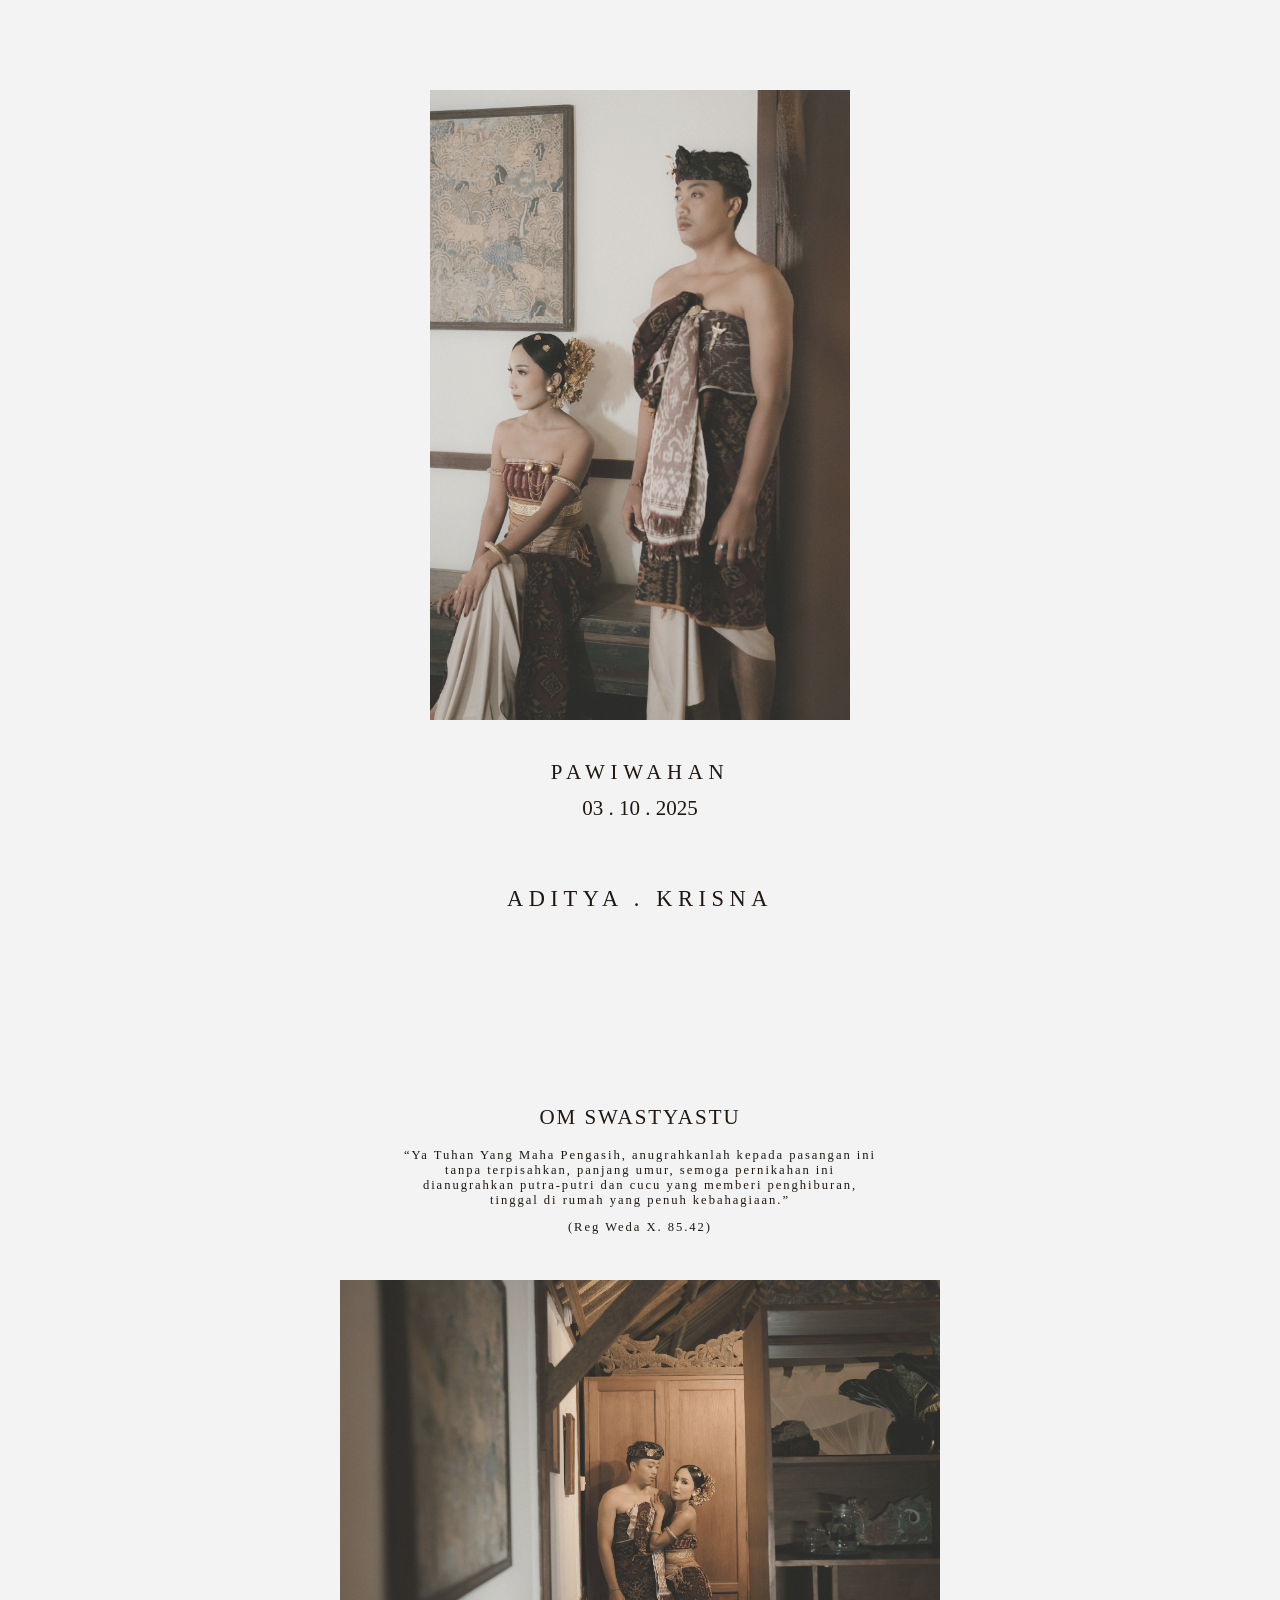
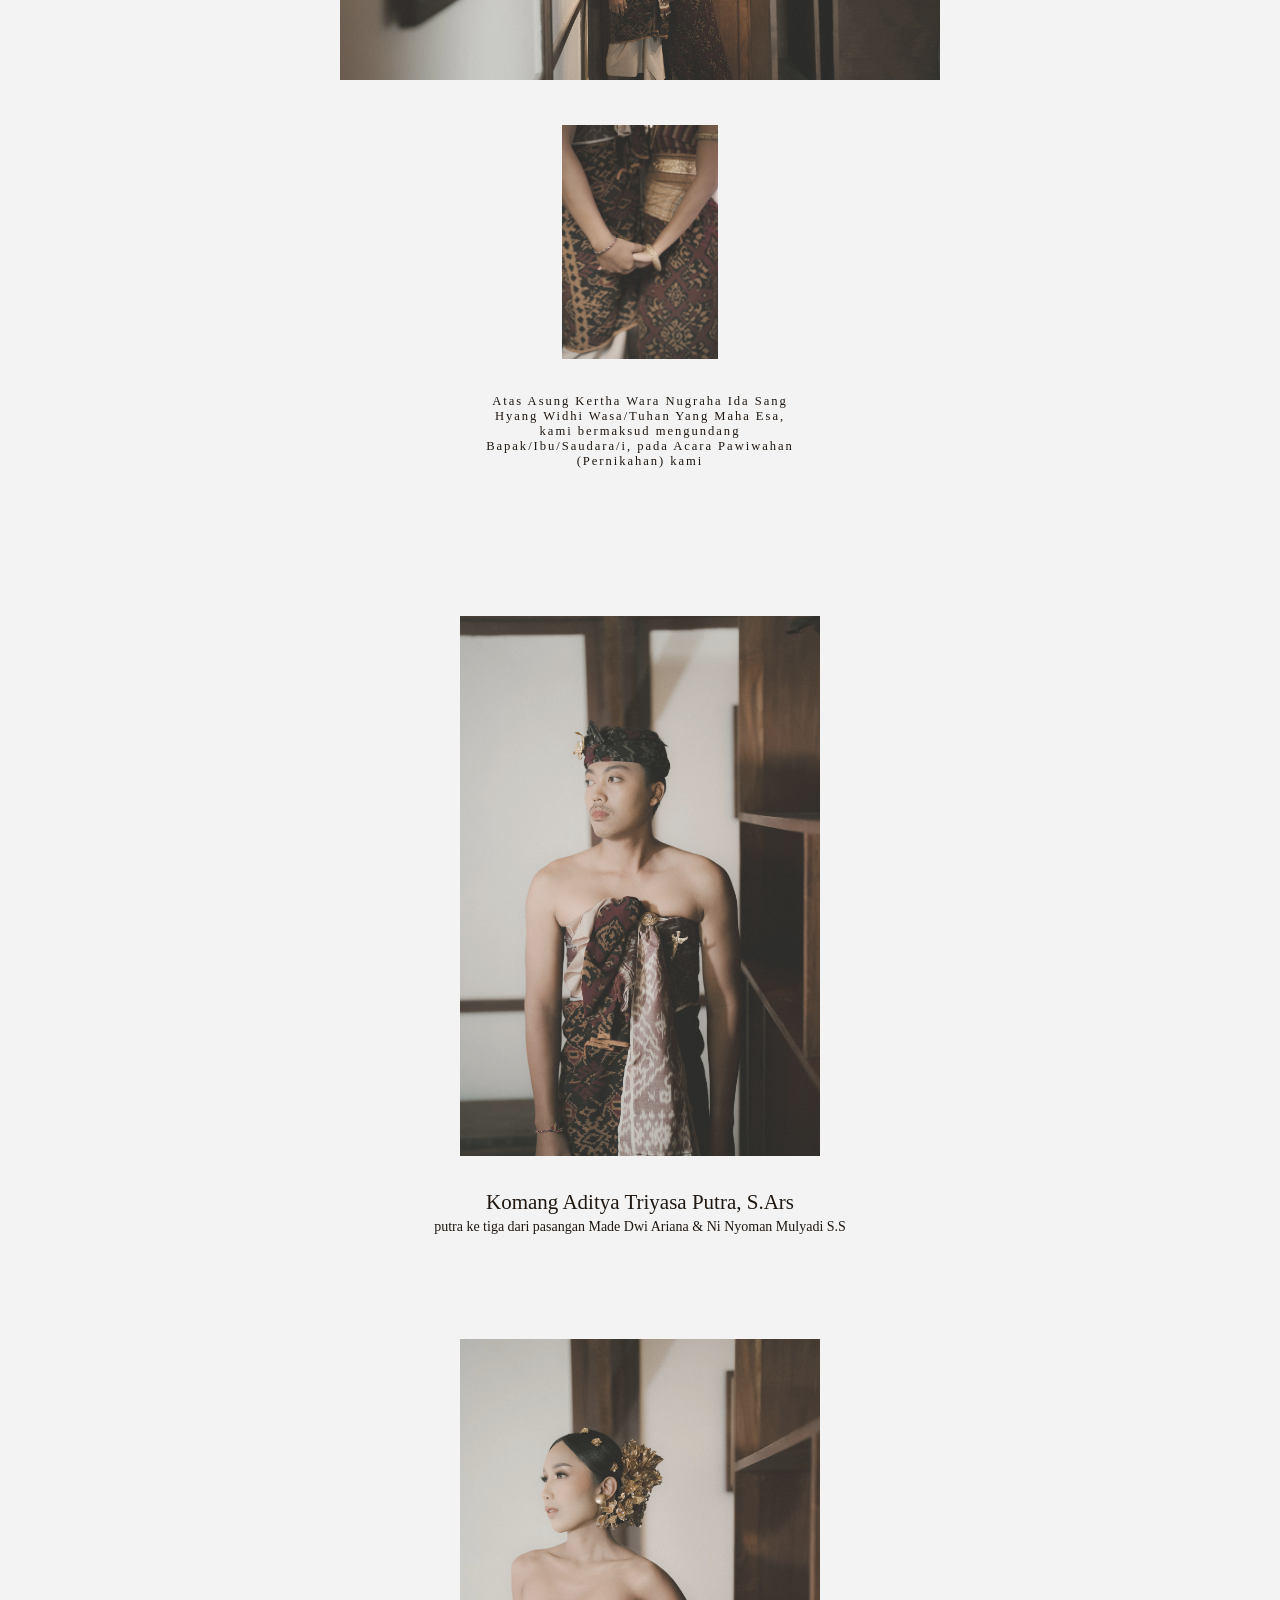
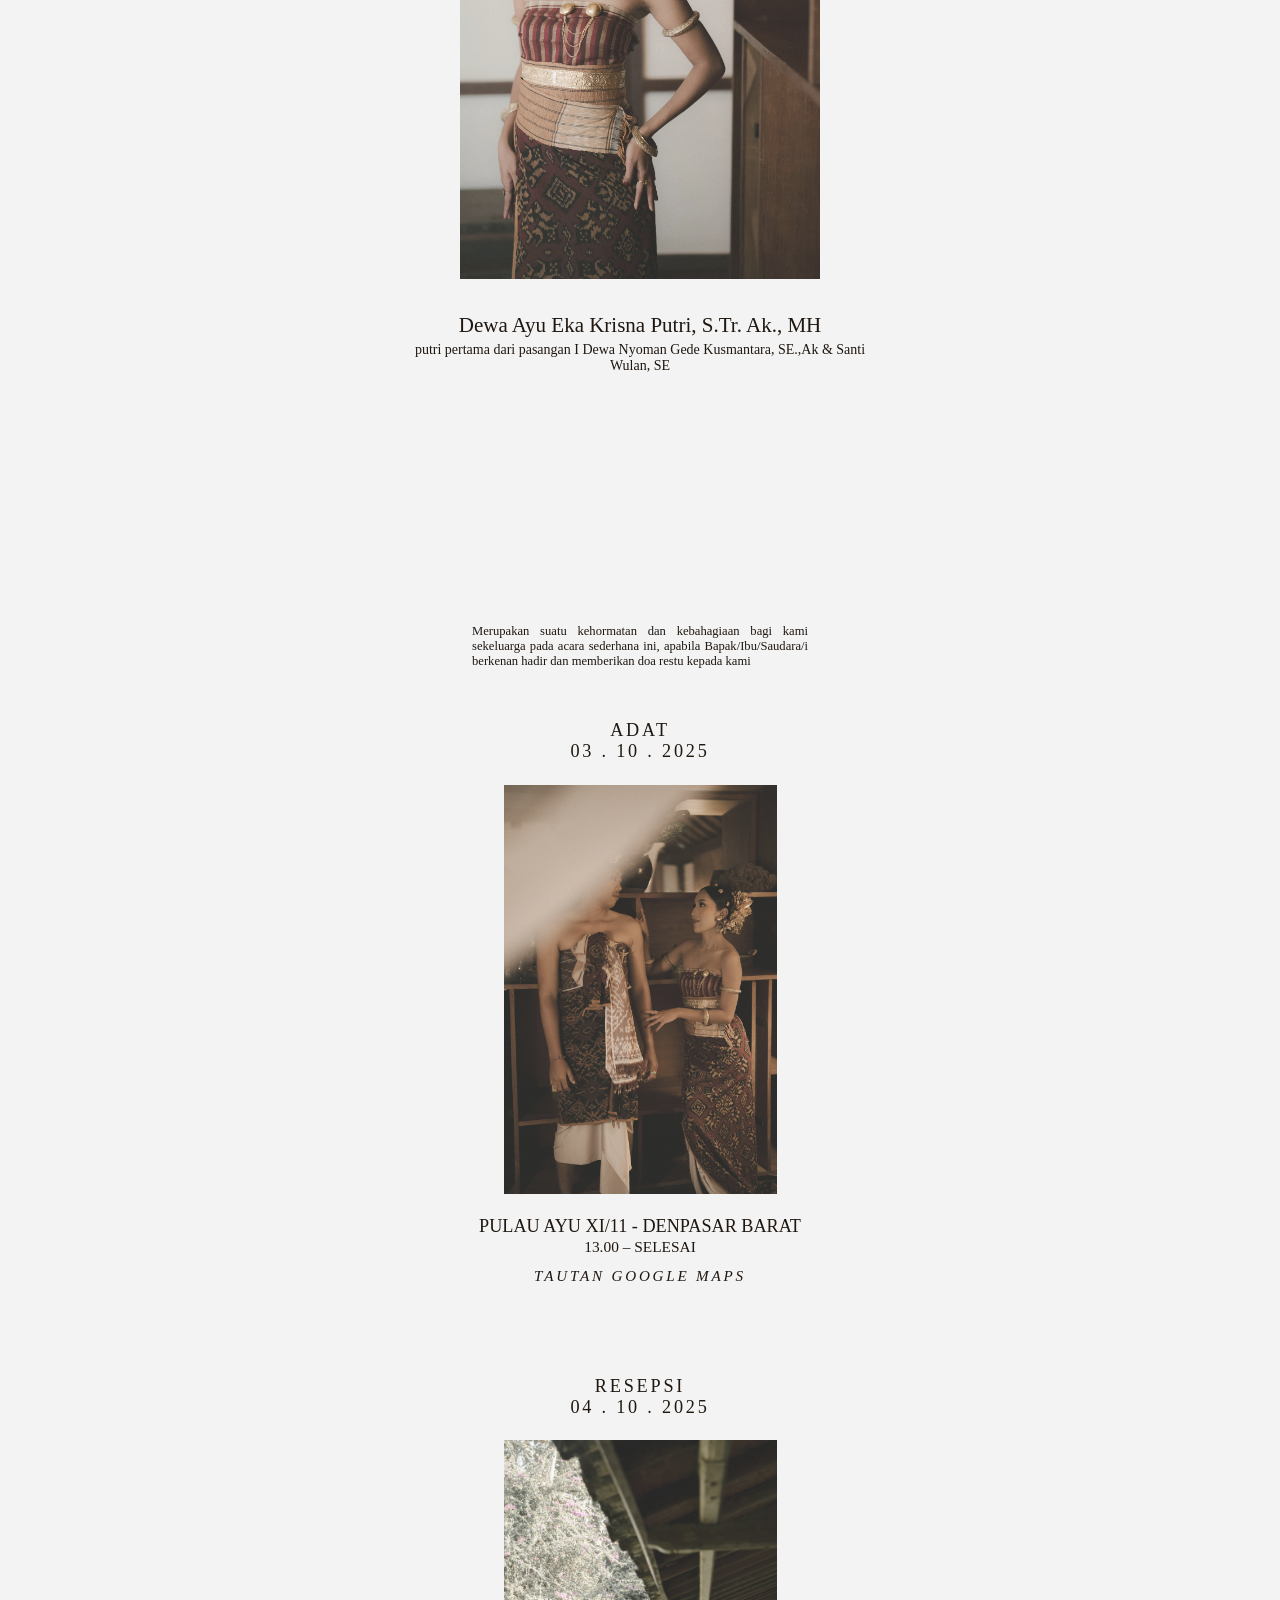
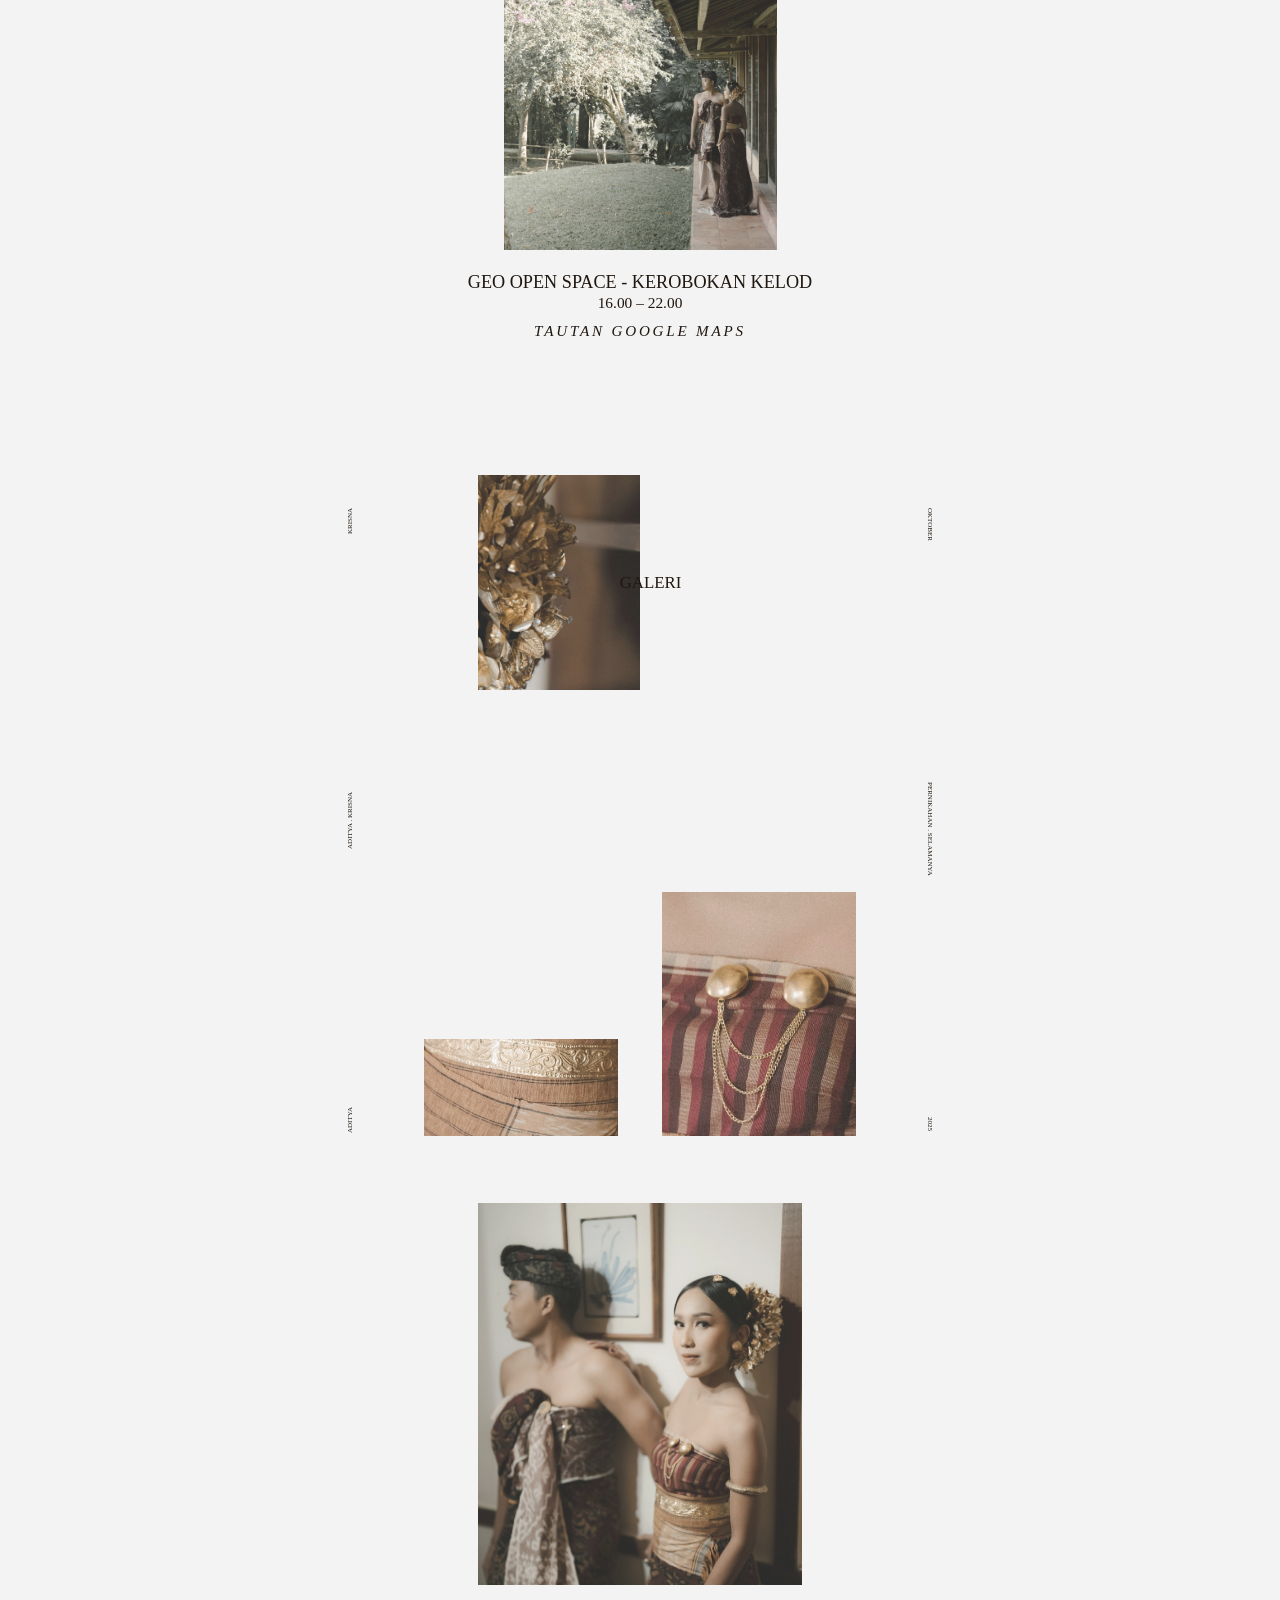
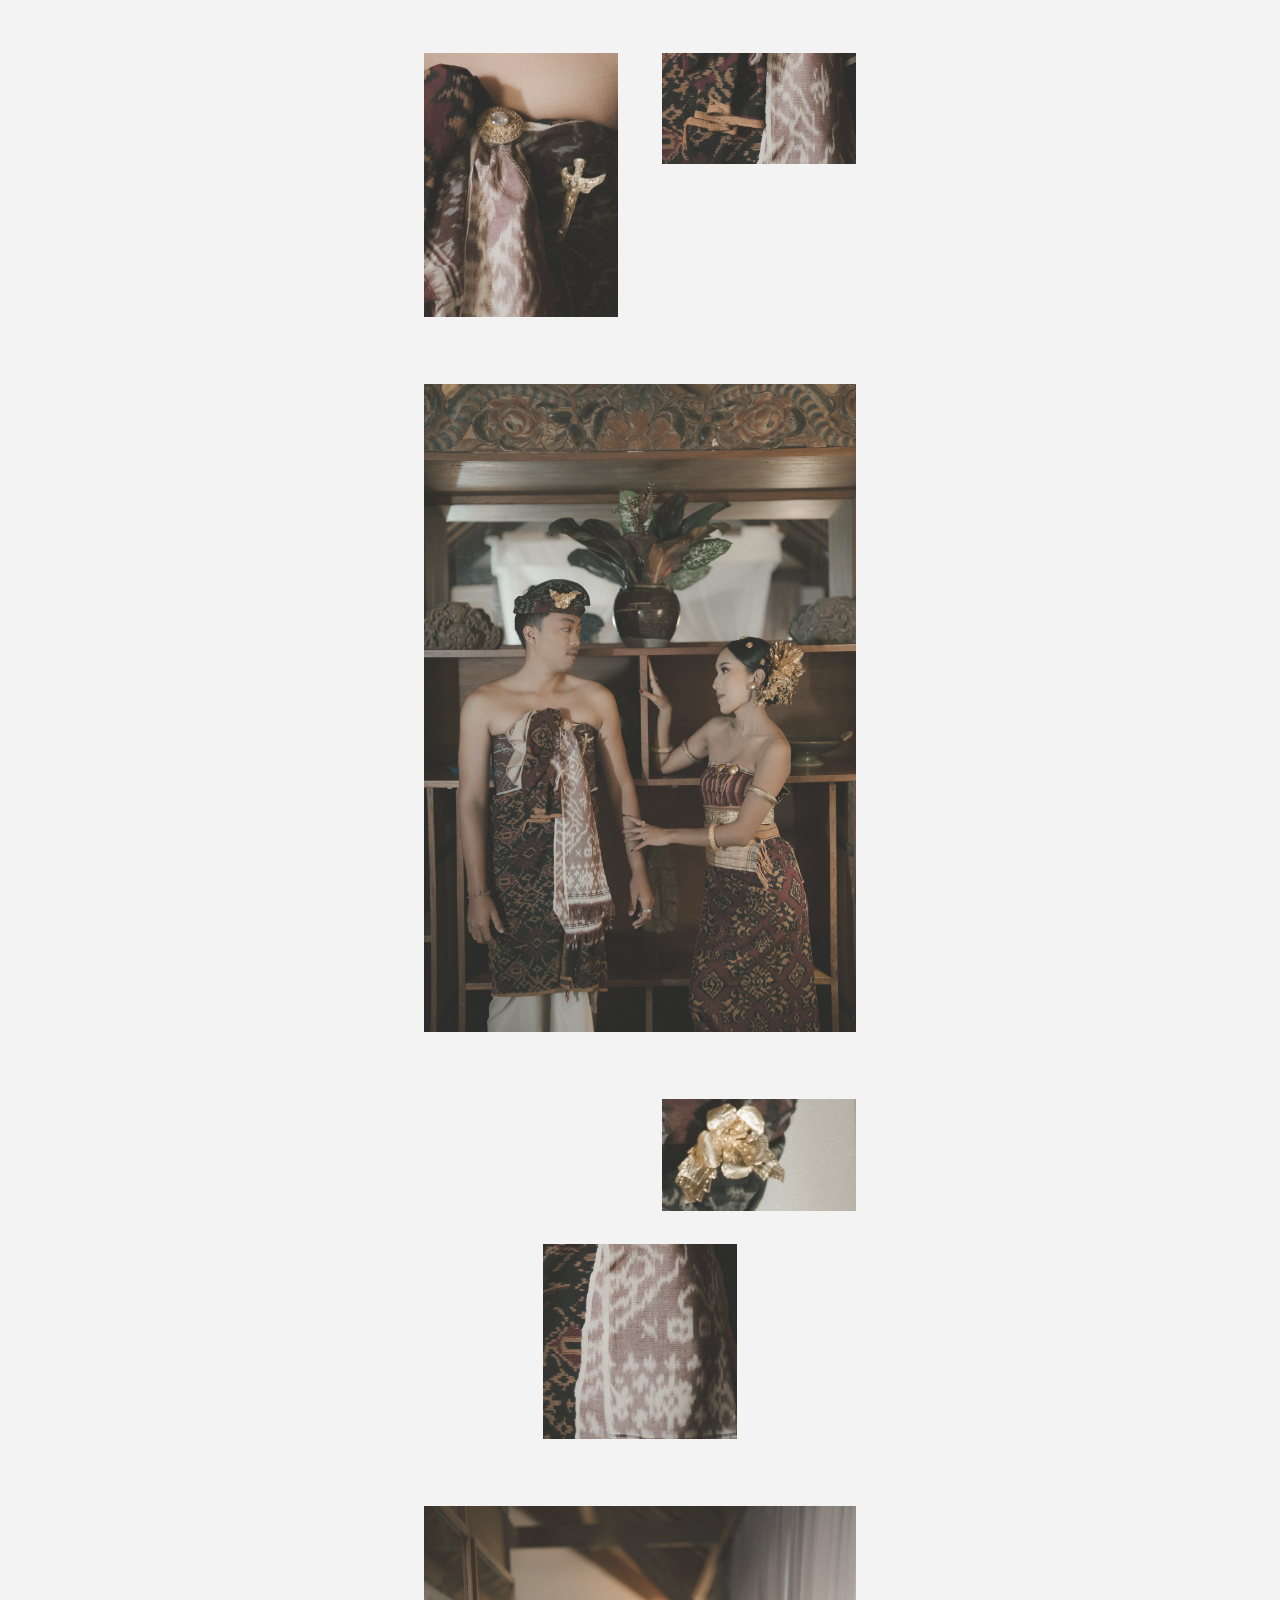
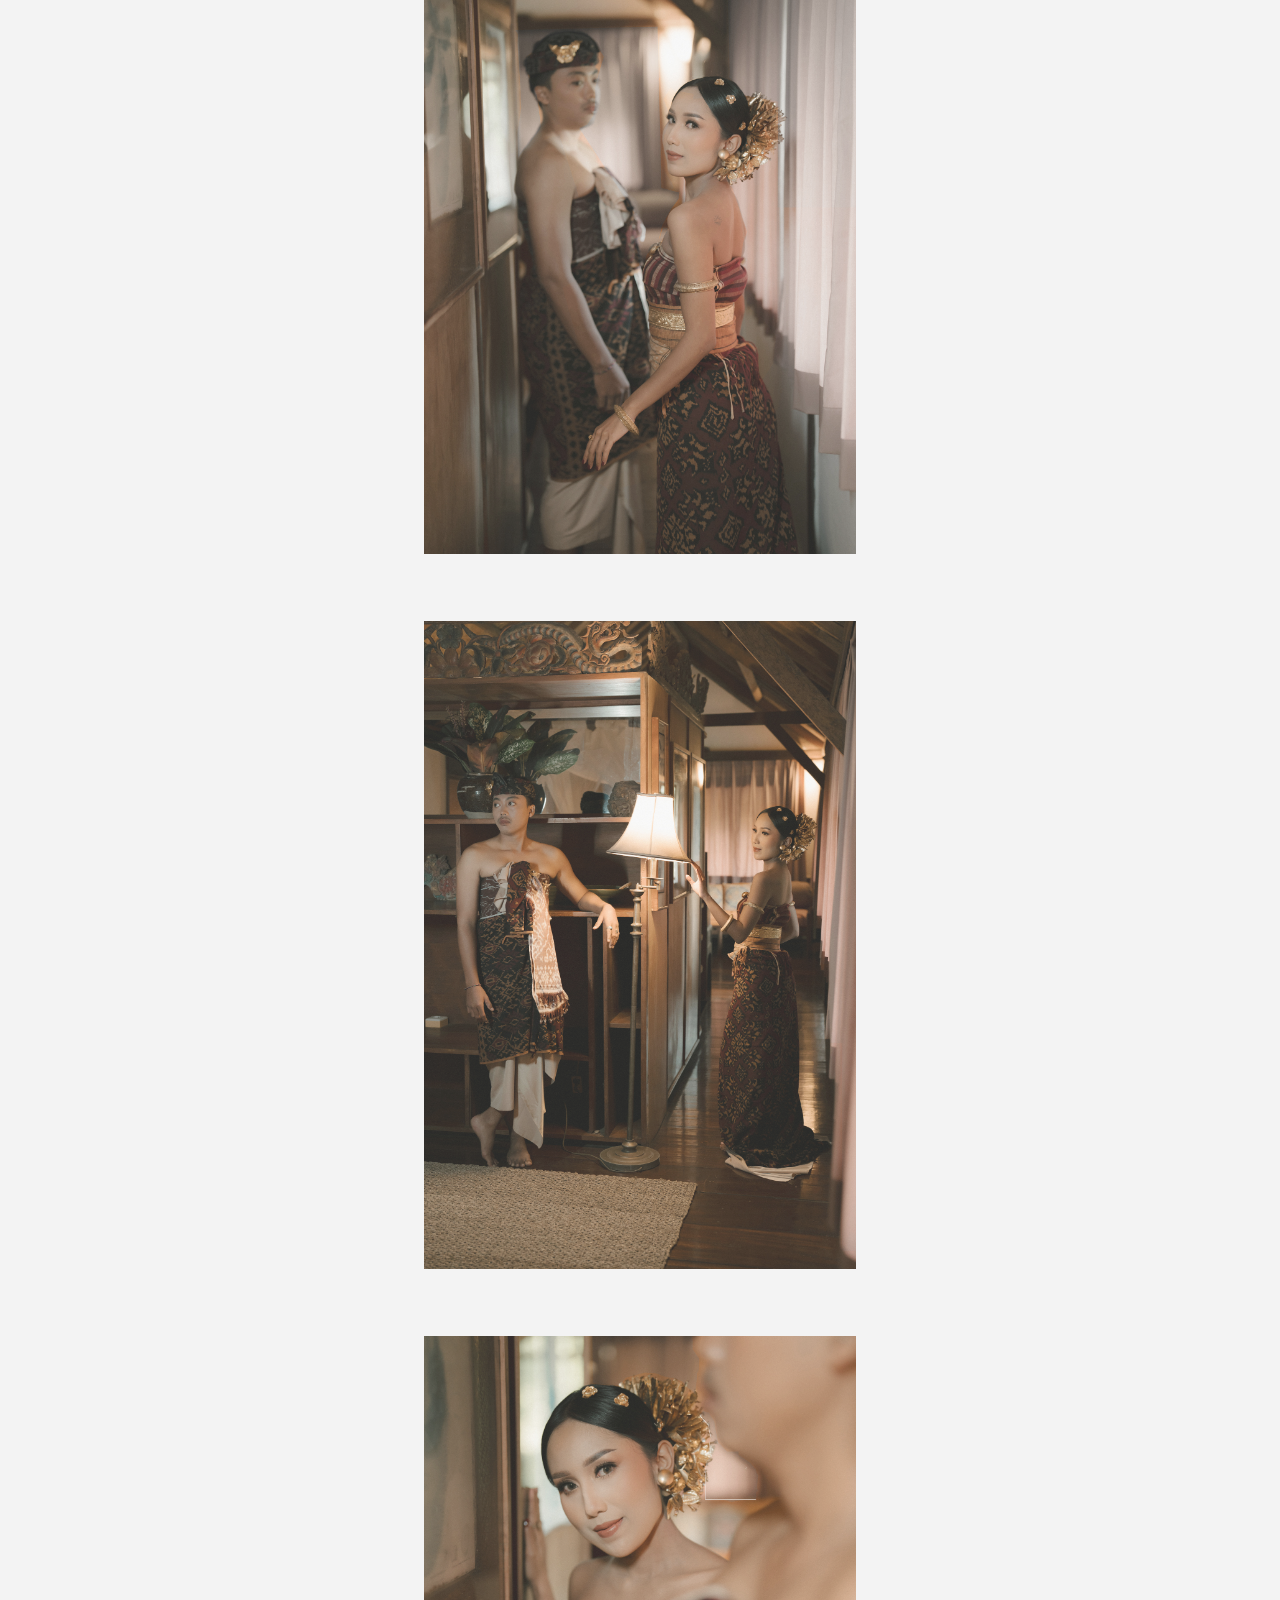
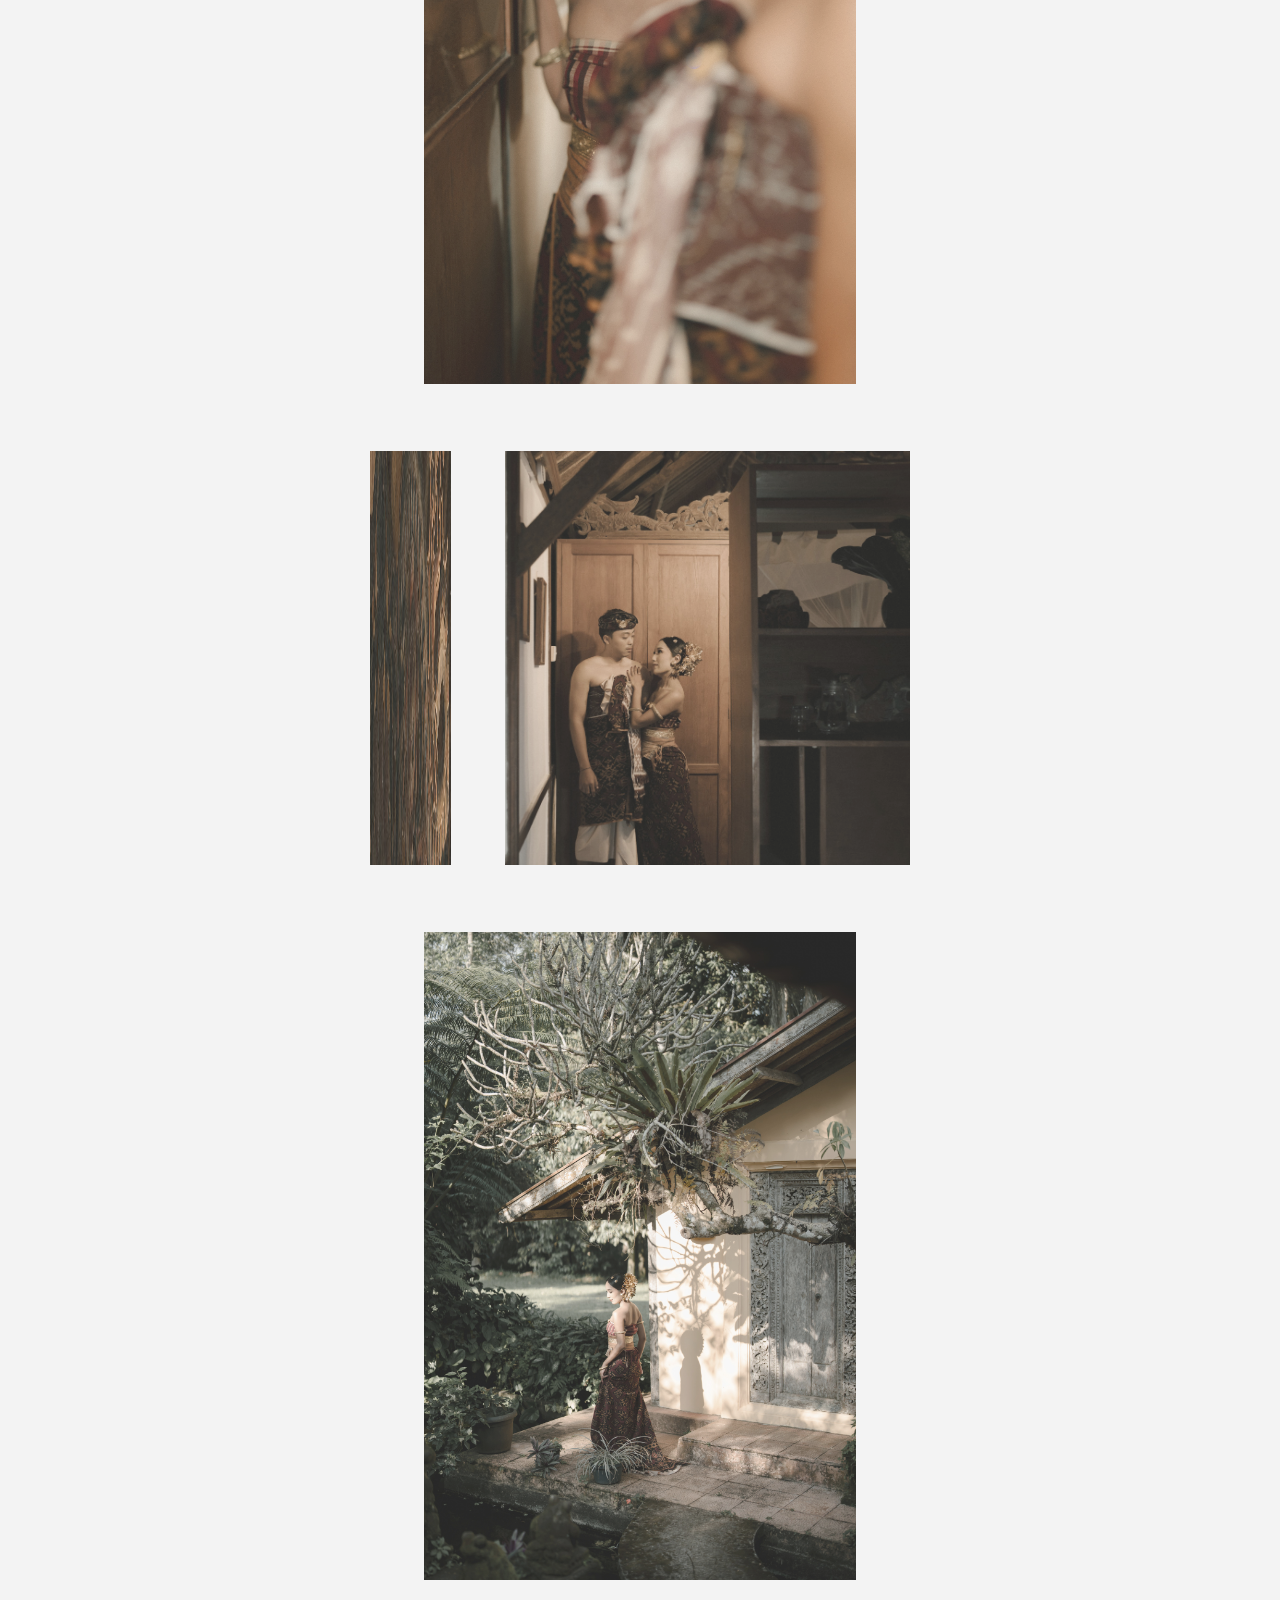
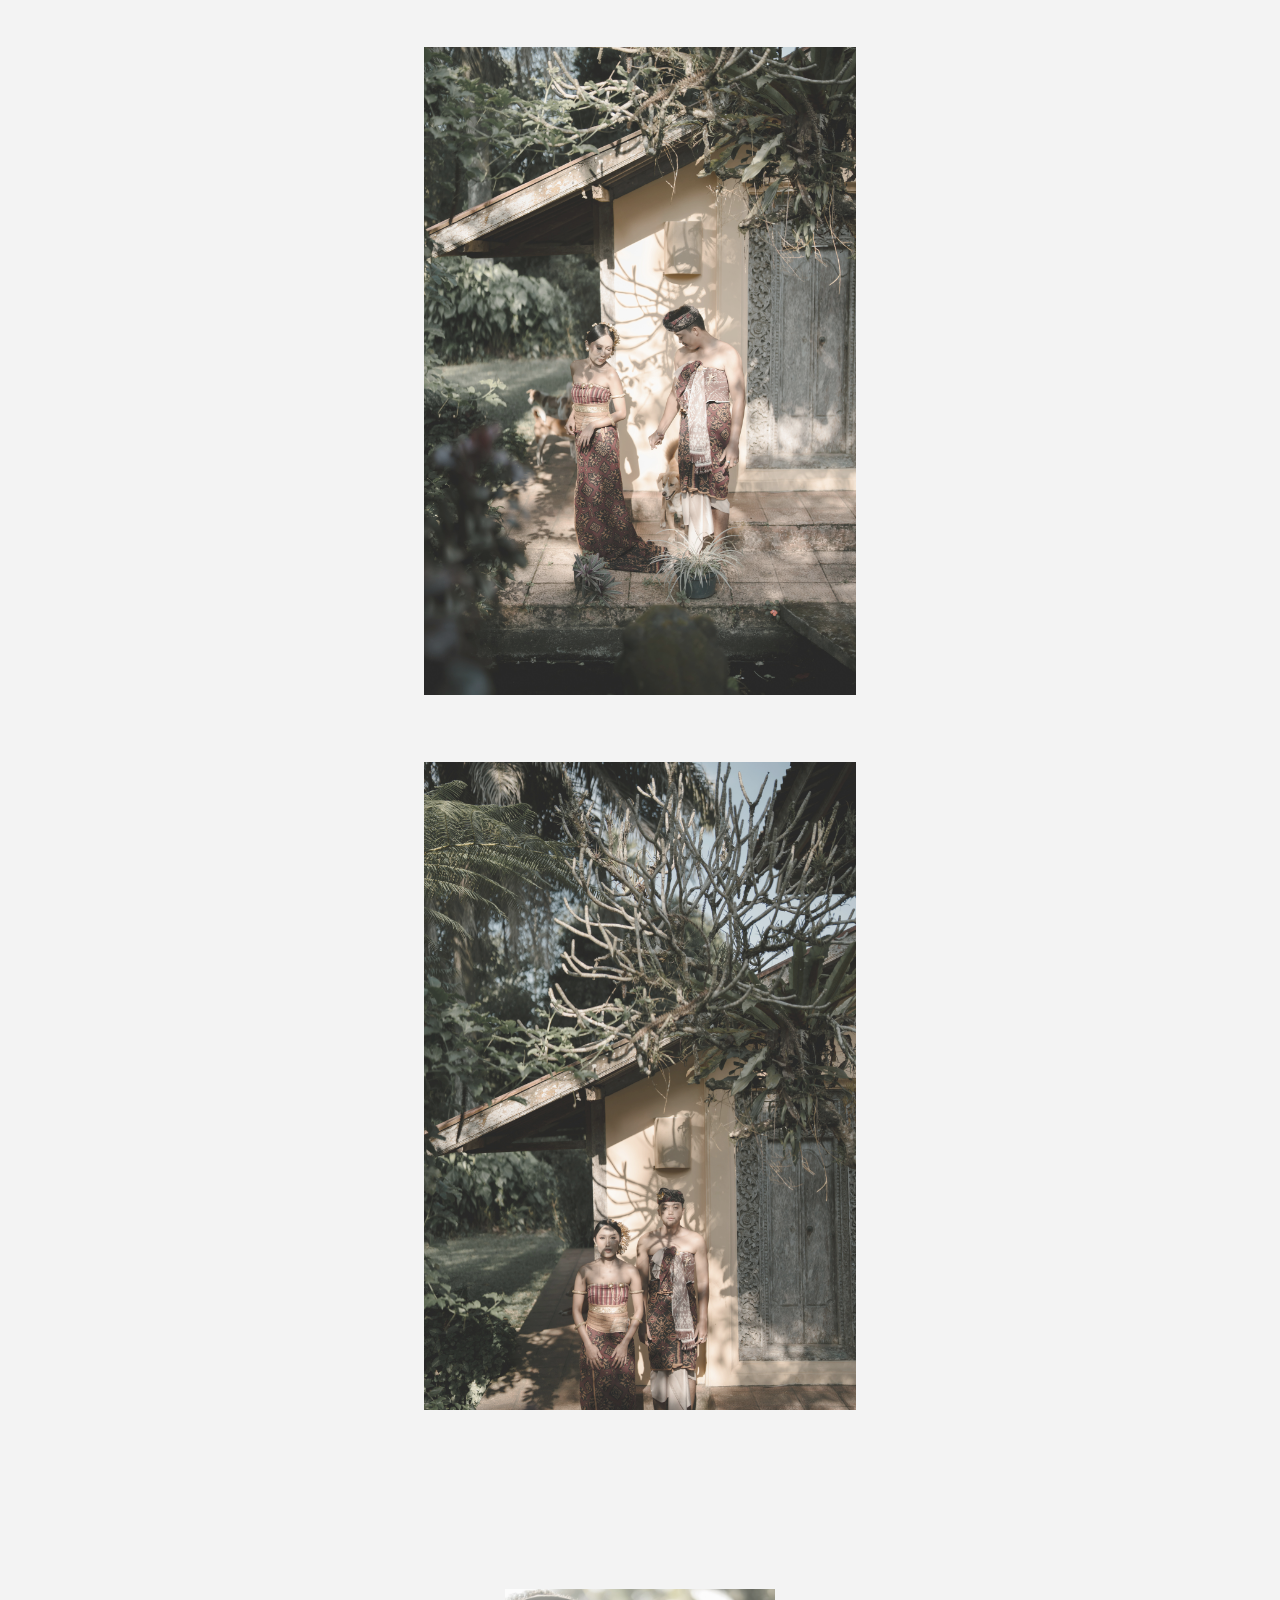
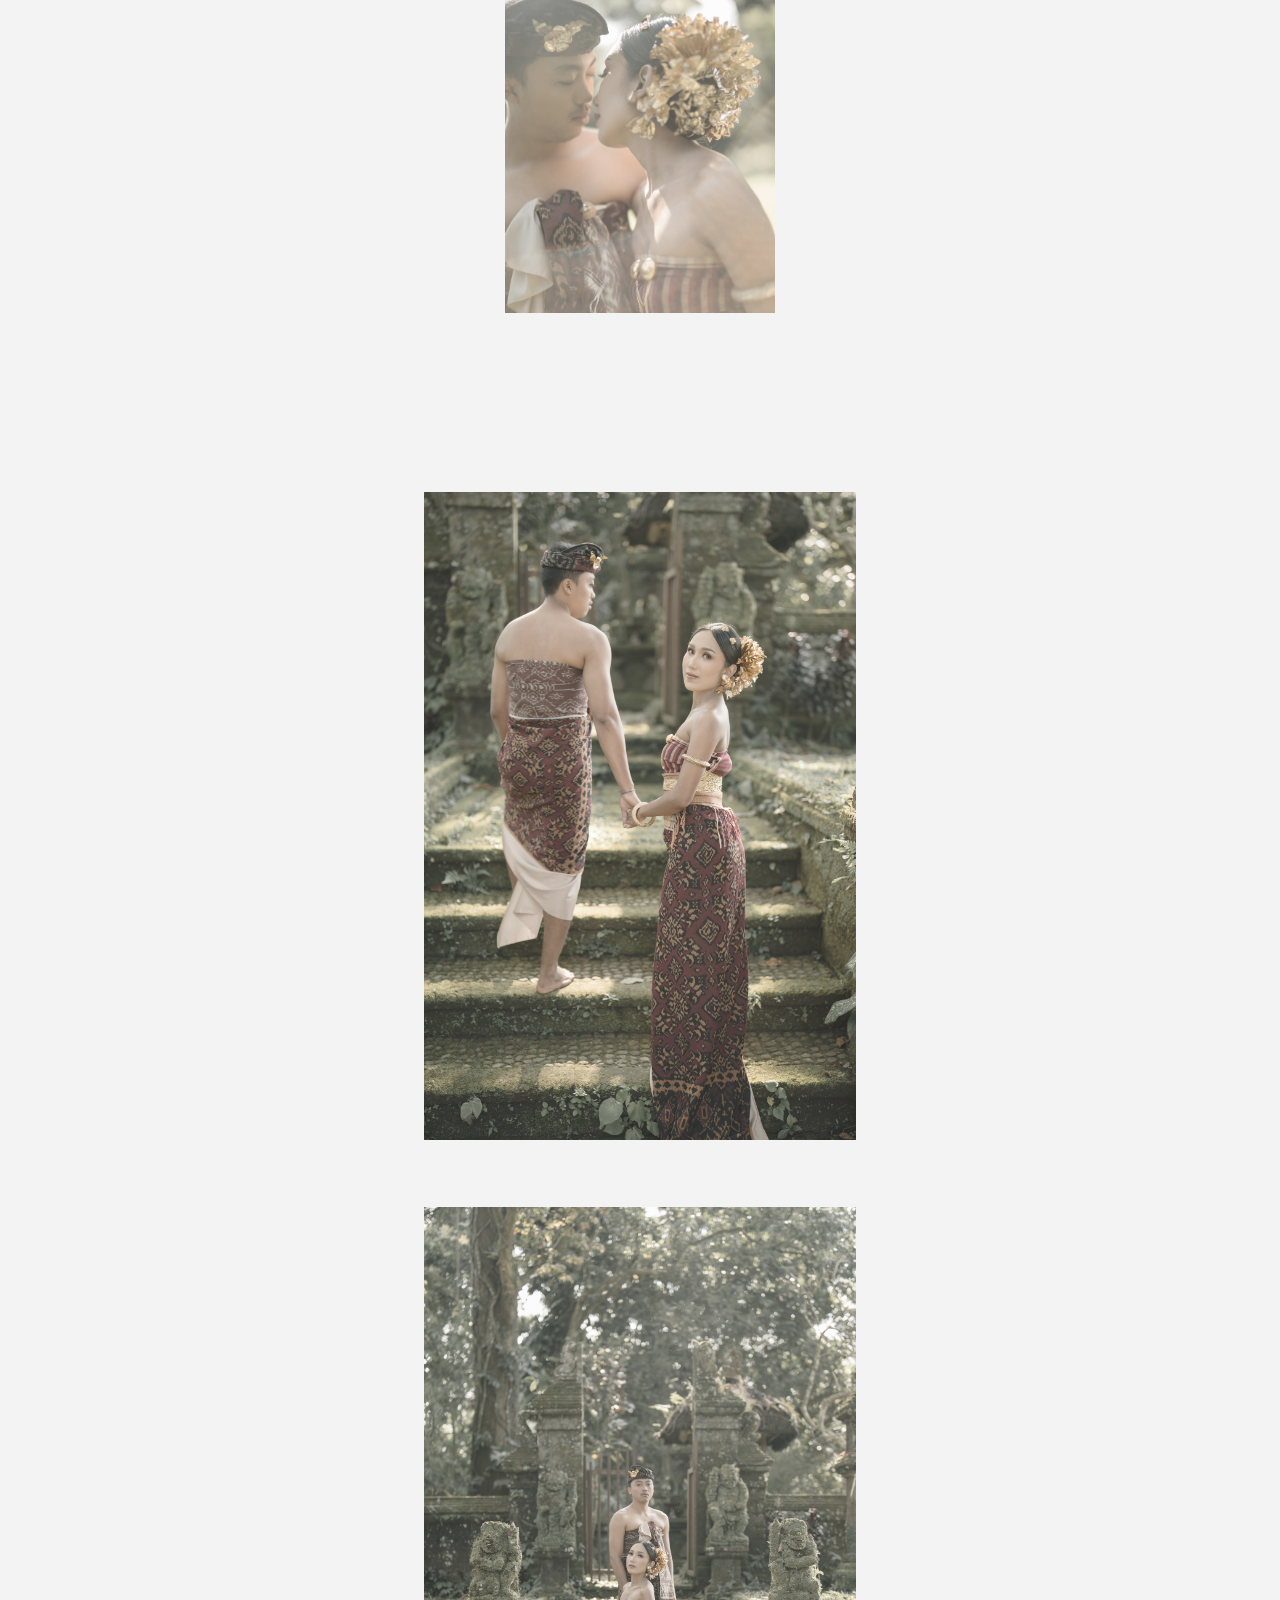
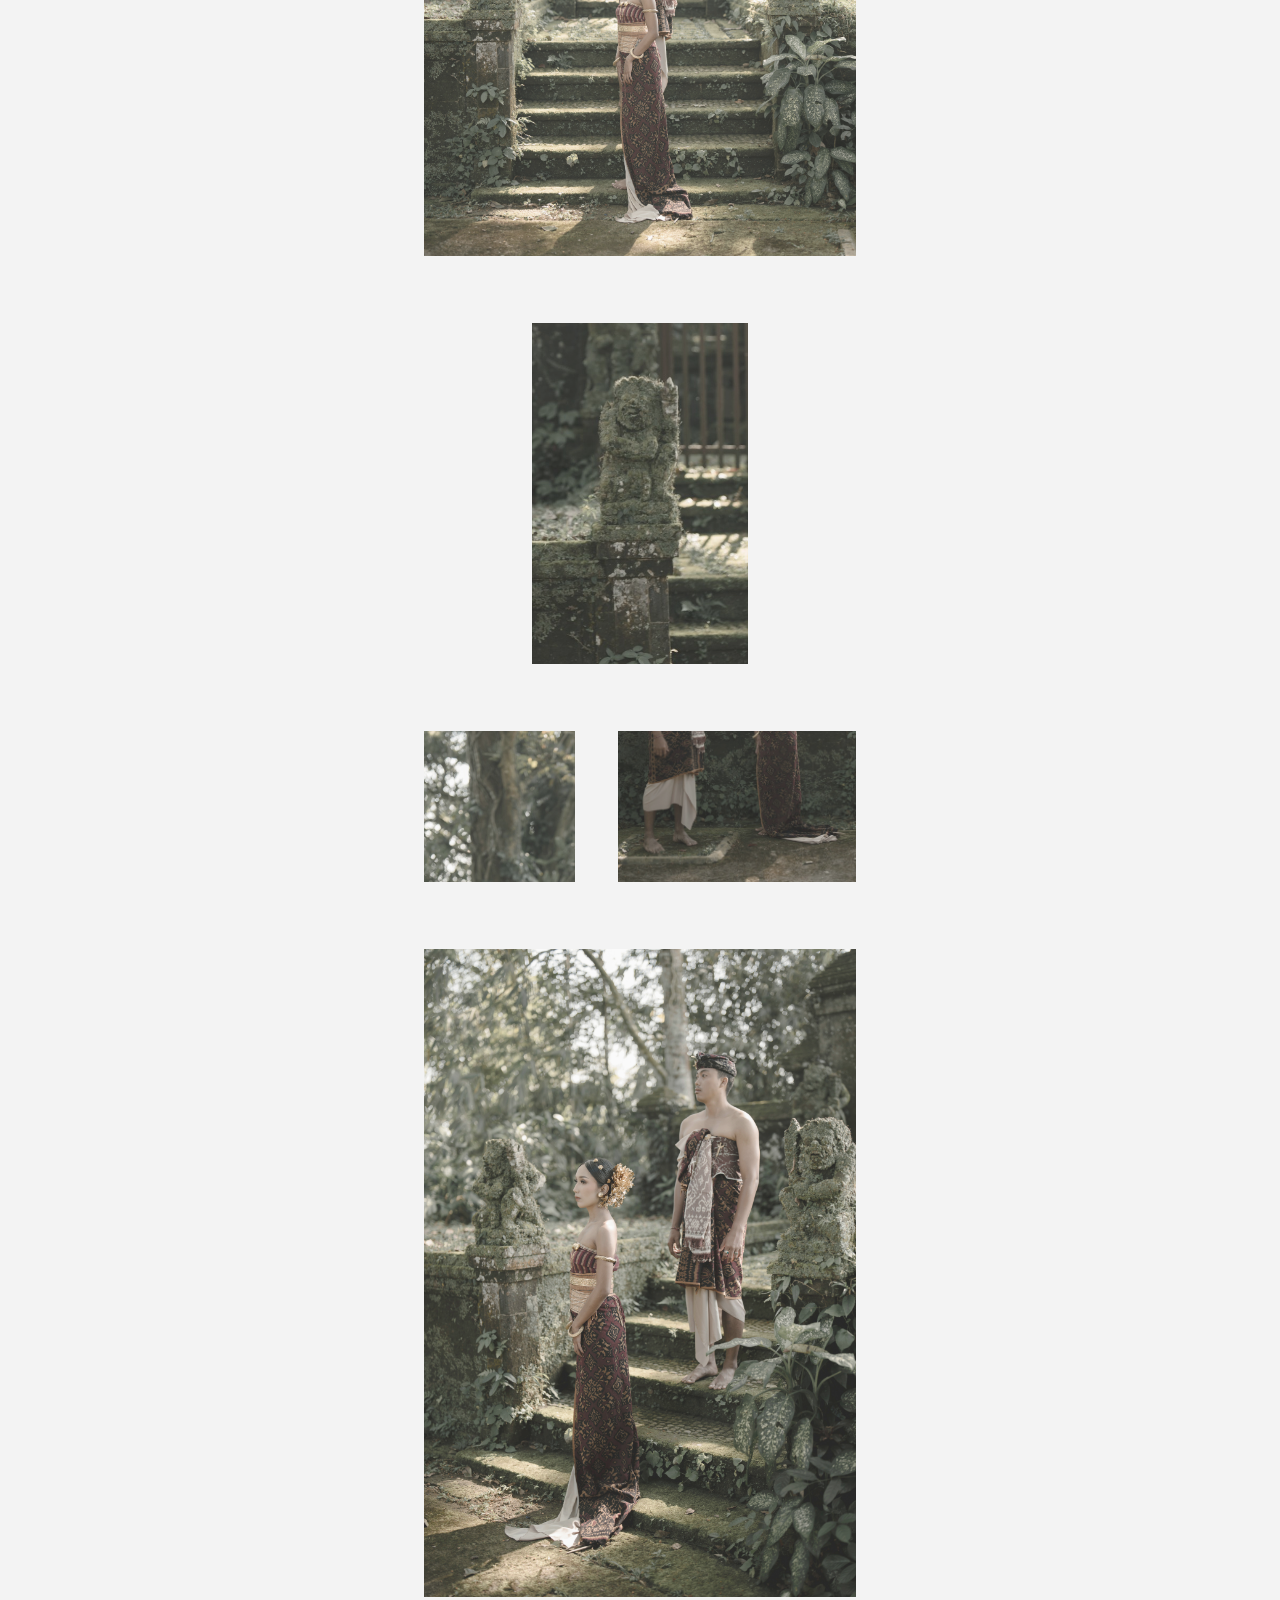
==== commit 01e7bebf: "updated galery photos, adjust font spacing, here, i forgot turn-on the overlay lol" ====
--- a/coba/index.html
+++ b/coba/index.html
@@ -6,33 +6,33 @@
     <link rel="stylesheet" href="style.css">
     <title>Document</title>
 </head>
-<body style="overflow-y: hidden ;">
-    <div id="overlay" class="overlay" role="dialog" aria-modal="true">
+<body style="overflow-y: ;"> 
+    <div id="overlay" class="overlay" role="dialog" aria-modal="true" style="display: none;">
         <div class="overlay-box">
-            <h1>Kepada <br> Yth, recipient</h1>
-            <button id="hide">Buka Undangan</button>
+            <h2 style="letter-spacing: 0.5rem; margin-bottom: 0.5rem;">PAWIWAHAN</h2>
+            <h2 style="margin-top: 0.5rem;">03 . 10 . 2025</h2>
+            <h1 style="margin: 5rem;letter-spacing: 0.5rem;">ADITYA . KRISNA</h1>
+            <div style="width: 90%;">
+                <p style="">Kepada Yth</p>
+                <p>recipient recipient recipientrecipientrecipientrecipient</p>
+            </div>
+            <button id="hide" style="margin-top: 5rem; letter-spacing: 0.5rem; font-size: 1.5rem;">BUKA UNDANGAN</button>
         </div>
     </div>
     <div class="main-container" id="mainContainer">
         <div class="hero-container">
-            <img src="assets/output_prefix-002.jpg" alt="">
+            <img src="assets/output_prefix-002.jpg" alt="" width="100%">
             <div class="hero-text-container">
-                <div class="hero-name-date"> 
-                    <h1 class="hero-name">ADITYA . KRISNA</h1>
-                    <h3 class="hero-date">Oktober 2025</h3>
-                </div>
-                <h3>ᬳᬤᬶᬢ​ᬓ᭄ᬭᬶᬲ᭄ᬦ</h3>
-            </div>
-            <div class="hero-recipient">
-                <h4 style="margin-bottom: 1rem;">untuk</h4>
-                <h4 style="margin-top: 1rem;">recipient</h4>
+                <h2 style="letter-spacing: 0.5rem; margin-bottom: 0.5rem;">PAWIWAHAN</h2>
+                <h2 style="margin-top: 0.5rem;">03 . 10 . 2025</h2>
+                <h1 style="margin: 4.25rem;letter-spacing: 0.5rem;">ADITYA . KRISNA</h1>
             </div>
         </div>   
        <div class="doa-container">
             <div class="doa-text">
-                <h2>OM SWASTYASTU</h2>
+                <h2 style="margin-top: 0;">OM SWASTYASTU</h2>
                 <p>“Ya Tuhan Yang Maha Pengasih, anugrahkanlah kepada pasangan ini tanpa terpisahkan, panjang umur, semoga pernikahan ini dianugrahkan putra-putri dan cucu yang memberi penghiburan, tinggal di rumah yang penuh kebahagiaan.”</p>
-                <p>(Reg Weda X. 85.42)</p>
+                <p style="margin-bottom: 0;">(Reg Weda X. 85.42)</p>
             </div>
             <img src="assets/output_prefix-023.jpg" alt=""> 
             <div class="doa-text2">
@@ -55,36 +55,29 @@
             </div>
        </div>
        <div class="alamat-main">
-            <p>Merupakan suatu kehormatan dan kebahagiaan bagi kami sekeluarga pada acara sederhana ini, apabila Bapak/Ibu/Saudara/i berkenan hadir dan memberikan doa restu kepada kami </p>
-            <div class="card">
-                <div class="card__text" style="font-size: 1rem;">
-                    <h6>ADAT <br>3 Oktober 2025</h6>
-                    <h5>PULAU AYU XI/11</h5>
-                    <h6>13.00 – Selesai</h6>
-                </div>
+            <div style="width: 80%;">          
+                <p >Merupakan suatu kehormatan dan kebahagiaan bagi kami sekeluarga pada acara sederhana ini, apabila Bapak/Ibu/Saudara/i berkenan hadir dan memberikan doa restu kepada kami </p>
+            </div>
+            <div class="card" style="width: 100%;">
+                <h4 style="letter-spacing: 0.25rem; margin-bottom: 0rem;">ADAT</h4>
+                <h4 style="margin-bottom: 2rem; letter-spacing: 0.25rem; margin-top: 0;">03 . 10 . 2025</h4>
                 <img class="card__img" src="assets/output_prefix-006.jpg" alt="">
+                <h4 style="margin-top: 2rem; margin-bottom: 0.1rem;">PULAU AYU XI/11 - DENPASAR BARAT</h4>
+                <h6 style="margin-top: 0; margin-bottom: 1rem; letter-spacing: 0.25;">13.00 – SELESAI</h6>
+                <a style="margin-top: 0; font-size: 1.35rem; font-style: italic; letter-spacing: 0.25rem;">TAUTAN GOOGLE MAPS</a>       
             </div>
-            <div class="barcode">
-                <h6>TAUTAN GOOGLE MAPS</h6>
-                <img src="assets/Untitled-2.png" alt="">
+        </div>
+
+       <div class="alamat-main" style="margin-top: -6rem;">
+            <div class="card" style="width: 100%;">
+                <h4 style="letter-spacing: 0.25rem; margin-bottom: 0rem;">RESEPSI</h4>
+                <h4 style="margin-bottom: 2rem; letter-spacing: 0.25rem; margin-top: 0;">04 . 10 . 2025</h4>
+                <img class="card__img" src="assets/output_prefix-012.jpg" alt="">
+                <h4 style="margin-top: 2rem; margin-bottom: 0.1rem;">GEO OPEN SPACE - KEROBOKAN KELOD</h4>
+                <h6 style="margin-top: 0; margin-bottom: 1rem; letter-spacing: 0.25;">16.00 – 22.00</h6>
+                <a style="margin-top: 0; font-size: 1.35rem; font-style: italic; letter-spacing: 0.25rem;">TAUTAN GOOGLE MAPS</a>       
             </div>
-        
-       </div>
-       <div class="alamat-main">
-            <p>Merupakan suatu kehormatan dan kebahagiaan bagi kami sekeluarga pada acara sederhana ini, apabila Bapak/Ibu/Saudara/i berkenan hadir dan memberikan doa restu kepada kami </p>
-            <div class="card">
-                <div class="card__text" style="font-size: 1rem;">
-                    <h6>RESEPSI <br>4 Oktober 2025</h6>
-                    <h5>GEO OPEN SPACE</h5>
-                    <h6>16.00 - 22.00</h6>
-                </div>
-                <img class="card__img" src="assets/output_prefix-012.jpg" alt="">
-            </div>
-            <div class="barcode">
-                <h6>TAUTAN GOOGLE MAPS</h6>
-                <img src="assets/Untitled-2.png" alt="">
-            </div>
-        </div>  
+        </div>
         <div class="galeri-tabel">
             <div class="header-container">
                  <div class="header-left">
@@ -102,76 +95,82 @@
 
                 <div class="galeri-content">
                     <div class="content-1" style="align-items: end;">
-                        <img src="assets/1.jpg" alt="" style="width: 45%; height: 70%;">
-                        <img src="assets/2.jpg" alt="" style="width: 45%; height: auto">
+                        <img src="assets/galeri-decor/1.jpg" alt="" style="width: 45%; height: 70%;">
+                        <img src="assets/galeri-decor/2.jpg" alt="" style="width: 45%; height: auto">
                     </div>
-                    <img src="assets/output_prefix-019.jpg" alt="" style="width: 60%;">
+                    <img src="assets/galeri-content/galeri-1.jpg" alt="" style="width: 60%;">
                     <div class="content-2" style="align-items: start;">
-                        <img src="assets/3.jpg" alt="" style="width: 45%;">
-                        <img src="assets/4.jpg" alt="" style="width: 45%; height: auto;">
+                        <img src="assets/galeri-decor/3.jpg" alt="" style="width: 45%;">
+                        <img src="assets/galeri-decor/4.jpg" alt="" style="width: 45%; height: auto;">
                     </div>
-                    <img src="assets/output_prefix-021.jpg" alt="">
+                    <img src="assets/galeri-content/galeri-2.jpg" alt="">
                     <div class="content-column">
-                        <img src="assets/5.jpg" alt="" style="width: 45%; align-self: flex-end;">
-                        <img src="assets/6.jpg" alt="" style="width: 45%; aspect-ratio: 1/1;" >
+                        <img src="assets/galeri-decor/5.jpg" alt="" style="width: 45%; align-self: flex-end;">
+                        <img src="assets/galeri-decor/6.jpg" alt="" style="width: 45%; aspect-ratio: 1/1;" >
                     </div>
-                    
+                    <img src="assets/galeri-content/galeri-3.jpg" alt="">
+                    <img src="assets/galeri-content/galeri-4.jpg" alt="">
+                    <img src="assets/galeri-content/galeri-5.jpg" alt="">
                     <div class="content-3" style="width: 100%;">
-                        <img src="assets/7.jpg" alt="" style="width: 15%;">
-                        <img src="assets/output_prefix-000.jpg" alt="" style="width: 75%;">
+                        <img src="assets/galeri-decor/7.jpg" alt="" style="width: 15%;">
+                        <img src="assets/galeri-decor/output_prefix-000.jpg" alt="" style="width: 75%;">
                     </div>
-                    <img src="assets/output_prefix-024.jpg" alt="">
-                    <img src="assets/output_prefix-025.jpg" alt="">
-                    <img src="assets/output_prefix-026.jpg" alt="">
+                    <img src="assets/galeri-content/galeri-6.jpg" alt="">
+                    <img src="assets/galeri-content/galeri-7.jpg" alt="">
+                    <img src="assets/galeri-content/galeri-8.jpg" alt="">
                     <!-- more vertical margin here -->
-                    <img src="assets/output_prefix-027.jpg" alt="" style="width: 50%; margin: 10rem;"> 
+                    <img src="assets/galeri-content/galeri-9.jpg" alt="" style="width: 50%; margin: 10rem;"> 
                     <!-- more vertical margin here -->
-                    <img src="assets/output_prefix-032.jpg" alt="">
+                    <img src="assets/galeri-content/galeri-10.jpg" alt="">
+                    <img src="assets/galeri-content/galeri-11.jpg" alt="">
+
                     <div class="content-column">
-                        <img src="assets/8.jpg" alt="" style="width: 50%;">
+                        <img src="assets/galeri-decor/8.jpg" alt="" style="width: 50%;">
                     </div>
                     <div class="content-4">
-                        <img src="assets/9.jpg" alt="" style="width: 35%;">
-                        <img src="assets/10.jpg" alt="" style="width: 55%;">
+                        <img src="assets/galeri-decor/9.jpg" alt="" style="width: 35%;">
+                        <img src="assets/galeri-decor/10.jpg" alt="" style="width: 55%;">
                     </div>
-                    <img src="assets/output_prefix-031.jpg" alt="">
-                    <img src="assets/output_prefix-033.jpg" alt="" style="width: 40%;">
-                    <img src="assets/output_prefix-034.jpg" alt="" style="width: 40%;">
-                    <img src="assets/output_prefix-035.jpg" alt="">
+                    <img src="assets/galeri-content/galeri-12.jpg" alt="">
+                    <img src="assets/galeri-content/galeri-13.jpg" alt="" style="width: 40%;">
+                    <img src="assets/galeri-content/galeri-14.jpg" alt="" style="width: 40%;">
+                    <img src="assets/galeri-content/galeri-15.jpg" alt="">
+                    <img src="assets/galeri-content/galeri-16.jpg" alt="">
+                    <img src="assets/galeri-content/galeri-17.jpg" alt="">
                     <div class="content-5">
-                        <img src="assets/11.jpg" alt="" style="width: 40%;">
-                        <img src="assets/12.jpg" alt="" style="width: 40%; aspect-ratio: 1/1; object-fit: contain;">
+                        <img src="assets/galeri-decor/11.jpg" alt="" style="width: 40%;">
+                        <img src="assets/galeri-decor/12.jpg" alt="" style="width: 40%; aspect-ratio: 1/1; object-fit: contain;">
                     </div>
                     <div class="content-6">
-                        <img src="assets/13.jpg" alt="" style="width: 40%;">
-                        <img src="assets/14.jpg" alt="" style="width: 50%; aspect-ratio: 2/1; object-fit: contain;">
+                        <img src="assets/galeri-decor/13.jpg" alt="" style="width: 40%;">
+                        <img src="assets/galeri-decor/14.jpg" alt="" style="width: 50%; aspect-ratio: 2/1; object-fit: contain;">
                     </div>
-                    <img src="assets/output_prefix-041.jpg" alt="">
-                    <img src="assets/output_prefix-036.jpg" alt="">
+                    <img src="assets/galeri-content/galeri-18.jpg" alt="">
+                    <img src="assets/galeri-content/galeri-19.jpg" alt="">
                     <div class="content-7">
-                        <img src="assets/15.jpg" alt="" style="width: 30%;  aspect-ratio: 1/1; object-fit: contain;">
-                        <img src="assets/16.jpg" alt="" style="width: 60%;">
+                        <img src="assets/galeri-decor/15.jpg" alt="" style="width: 30%;  aspect-ratio: 1/1; object-fit: contain;">
+                        <img src="assets/galeri-decor/16.jpg" alt="" style="width: 60%;">
                     </div>
-                    <img src="assets/output_prefix-044.jpg" alt="">
+                    <img src="assets/galeri-content/galeri-20.jpg" alt="">
                     <div class="content-8" style="width: 70%;">
                         <div class="content-column" style="align-items: center; gap: 1.5rem;">
-                            <img src="assets/17.jpg" alt="" style="width: 60%;">
-                            <img src="assets/18.jpg" alt="" style="width: 60%;">
-                            <img src="assets/19.jpg" alt="" style="width: 60%;">
+                            <img src="assets/galeri-decor/17.jpg" alt="" style="width: 60%;">
+                            <img src="assets/galeri-decor/18.jpg" alt="" style="width: 60%;">
+                            <img src="assets/galeri-decor/19.jpg" alt="" style="width: 60%;">
                         </div>
-                        <img src="assets/20.jpg" alt="" style="width: 50%;">
+                        <img src="assets/galeri-decor/20.jpg" alt="" style="width: 50%;">
                     </div>
-                    <img src="assets/output_prefix-046.jpg" alt="">
-                    <img src="assets/output_prefix-047.jpg" alt="">
-                    <img src="assets/output_prefix-051.jpg" alt="">
+                    <img src="assets/galeri-content/galeri-21.jpg" alt="">
+                    <img src="assets/galeri-content/galeri-22.jpg" alt="">
+
                     <div class="content-9" style="justify-content: space-between;">
-                        <img src="assets/21.jpg" alt="" style="width: 45%; ">
-                        <img src="assets/22.jpg" alt="" style="width: 45%; aspect-ratio: 1/1; object-fit: contain; align-self: flex-start;">
+                        <img src="assets/galeri-decor/21.jpg" alt="" style="width: 45%; ">
+                        <img src="assets/galeri-decor/22.jpg" alt="" style="width: 45%; aspect-ratio: 1/1; object-fit: contain; align-self: flex-start;">
                     </div>
                     <div class="content-column" style="width: 100%;" >
                         <img src="assets/23.jpg" alt="">                        
                     </div>                    
-                    <img src="assets/output_prefix-045.jpg" alt="" style="margin: 10rem;">
+                    <img src="assets/galeri-content/galeri-23.jpg" alt="" style="margin: 10rem;">
                 </div>
             </div>
             <div class="header-container">
--- a/coba/style.css
+++ b/coba/style.css
@@ -73,13 +73,15 @@
 
 .hero-container img {
     margin-bottom: 2rem;
-    width: 75%;
+    width: 70%;
 }
 
 .hero-text-container {
     width:  85%;
     display: flex;
-    justify-content: space-between;
+    flex-direction: column;
+    align-items: center;
+    justify-content: center;
     margin-bottom: 1rem;
 }
 
@@ -120,29 +122,34 @@
 .doa-text{
     text-align: center;
     width: 80%;
-    margin-bottom: 3rem;
+    margin-bottom: 4rem;
+    letter-spacing: 0.175rem;
 }
 
 .doa-container img{
     width: 100vw;
     max-width: 600px;
     overflow-y: visible;
-    margin-bottom: 6rem;
+    margin-bottom: 4rem;
 }
 .doa-text2 {
-    width: 80%;
-    display: flex;
-    justify-content: space-between;
+    width: 65%;
+    display: flex;
+    flex-direction: column;
+    justify-content: center;
+    align-items: center;
 }
 
 .doa-text2 img {
     width: 40%;
+    margin-bottom: 2rem;
 }
 
 .doa-text2 p {
-    width: 40%;
-    margin-left: .5rem;
-    margin-right: 3rem;
+    width: 80%;
+    text-align: center;
+    letter-spacing: 0.175rem;
+
 }
 
 /* --------------------------PROFILE-------------------------- */
@@ -171,8 +178,9 @@
 }
 
 .profile-text {
-    align-self: flex-start;
+    align-self: center;
     margin-bottom: 8rem;
+    text-align: center;
 }
 
 .profile-text h2 {
@@ -181,6 +189,7 @@
 
 .profile-text p {
     margin-top: 0;
+    font-size: 1.25rem;
 }
 
 /* --------------------------ALAMAT-------------------------- */
@@ -199,6 +208,7 @@
 .card {
     display: flex;
     position: relative;
+    flex-direction: column;
     justify-content: space-between;
     width: 75%;
     align-items: center;
@@ -208,12 +218,12 @@
 }
 
 .card__img {
-  width: 70%;
+  width: 65%;
   height: auto;
 }
 
 
-.card__text {
+/* .card__text {
     position: relative;
     display: flex;
     flex-direction: column;
@@ -260,7 +270,7 @@
     z-index: 1;
     position: relative;
     bottom: 3rem;
-}
+} */
 
 /* --------------------------Galeri Header-------------------------- */
 .galeri-tabel {
@@ -342,7 +352,7 @@
     width: 75%;
     margin-left: auto;
     margin-right: auto;
-    margin-bottom: var(--section-marginbottom);
+    margin-bottom: 18rem;
 
 }
 
@@ -436,7 +446,7 @@
   display: flex;            /* hide -> page scrolls */
   justify-content: center;
   align-items: center;      /* center the box */
-  background: rgba(0,0,0,.80);
+  background: #f3f3f3;
   overscroll-behavior: none;/* prevent scroll chaining */
   touch-action: none;       /* nicer on mobile */
 }
@@ -444,21 +454,14 @@
 
 .overlay h1 {
     font-size: 3rem;
-    color: var(--background);
-    font-weight: 800;
     margin-bottom: 0.5rem;
 }
 
 .overlay button {
-    padding: 1.5rem 3.6rem;
-    border-radius: 3rem;
-    font-weight: 800;
+    border: none;
     background-color: var(--background);
 }
 
-.overlay button:hover {
-    background-color: #c8c8c8;
-}
 
 .overlay-box {
     text-align: center;
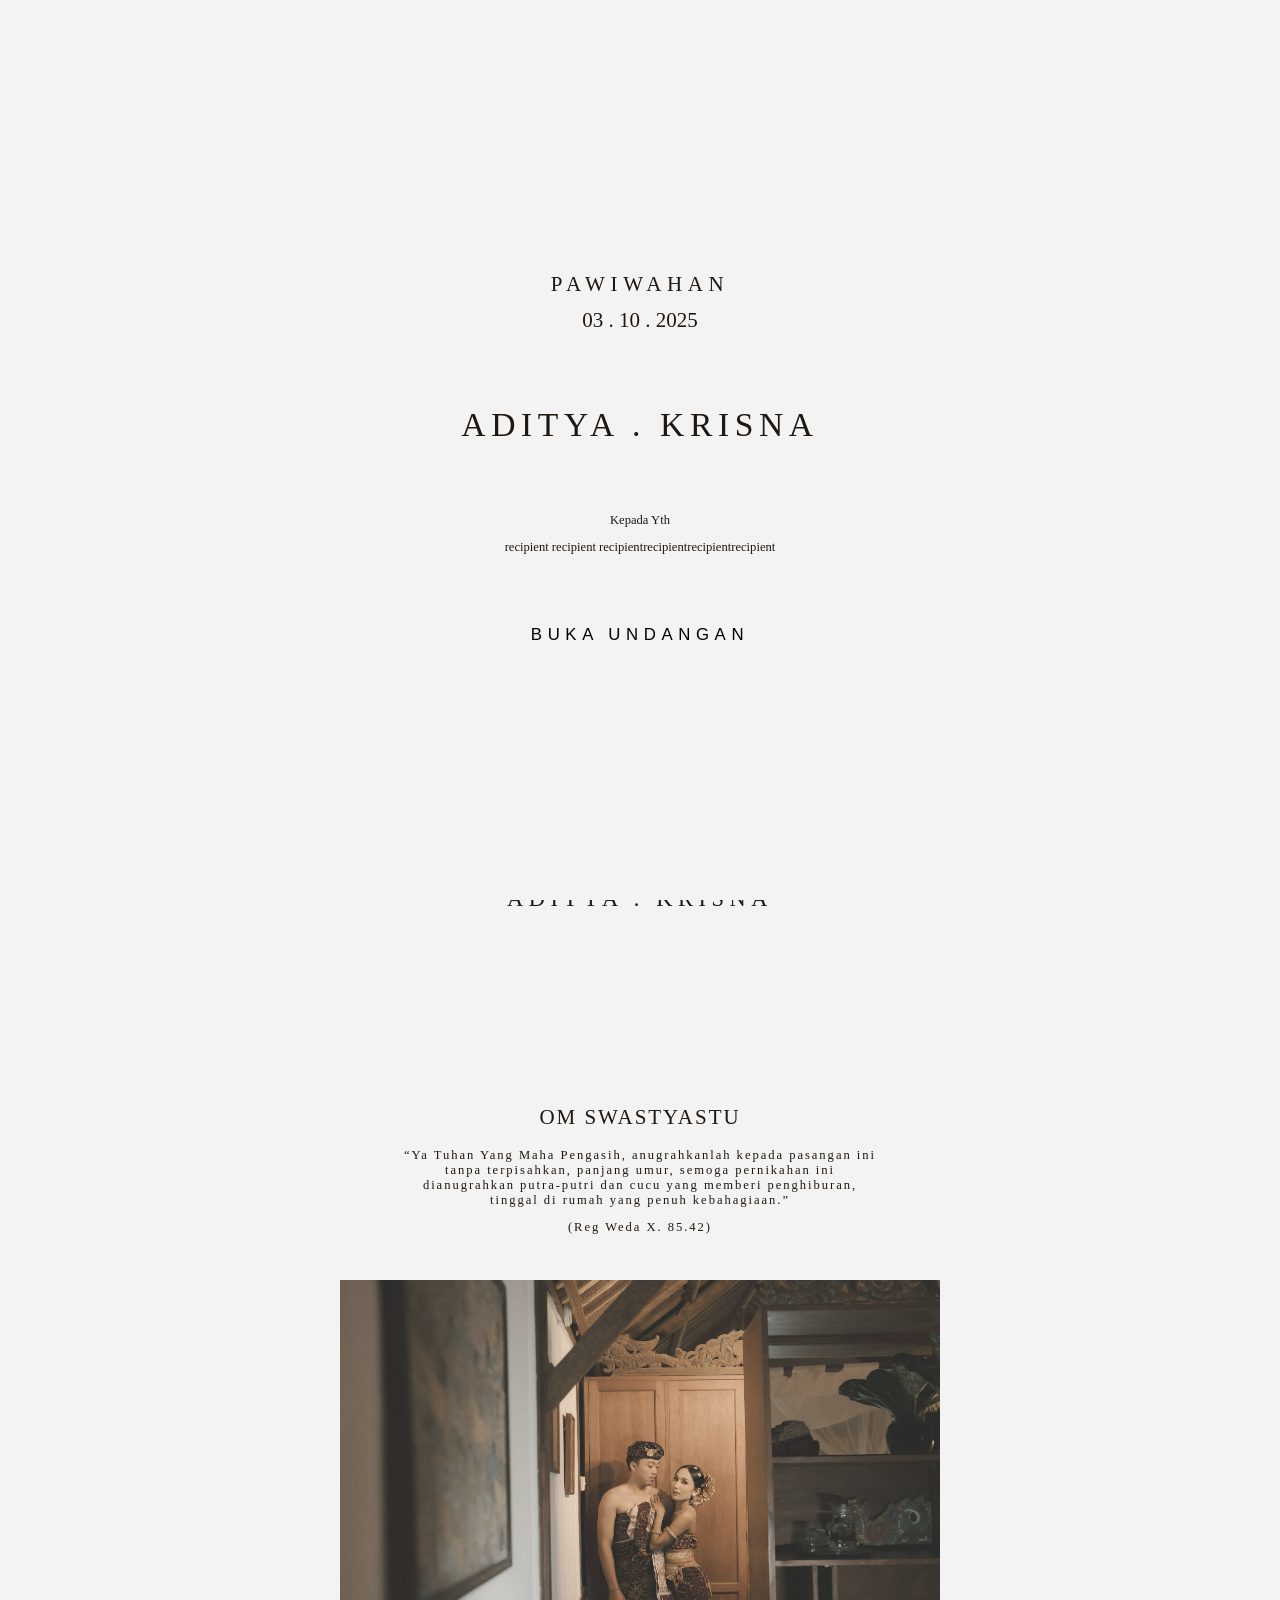
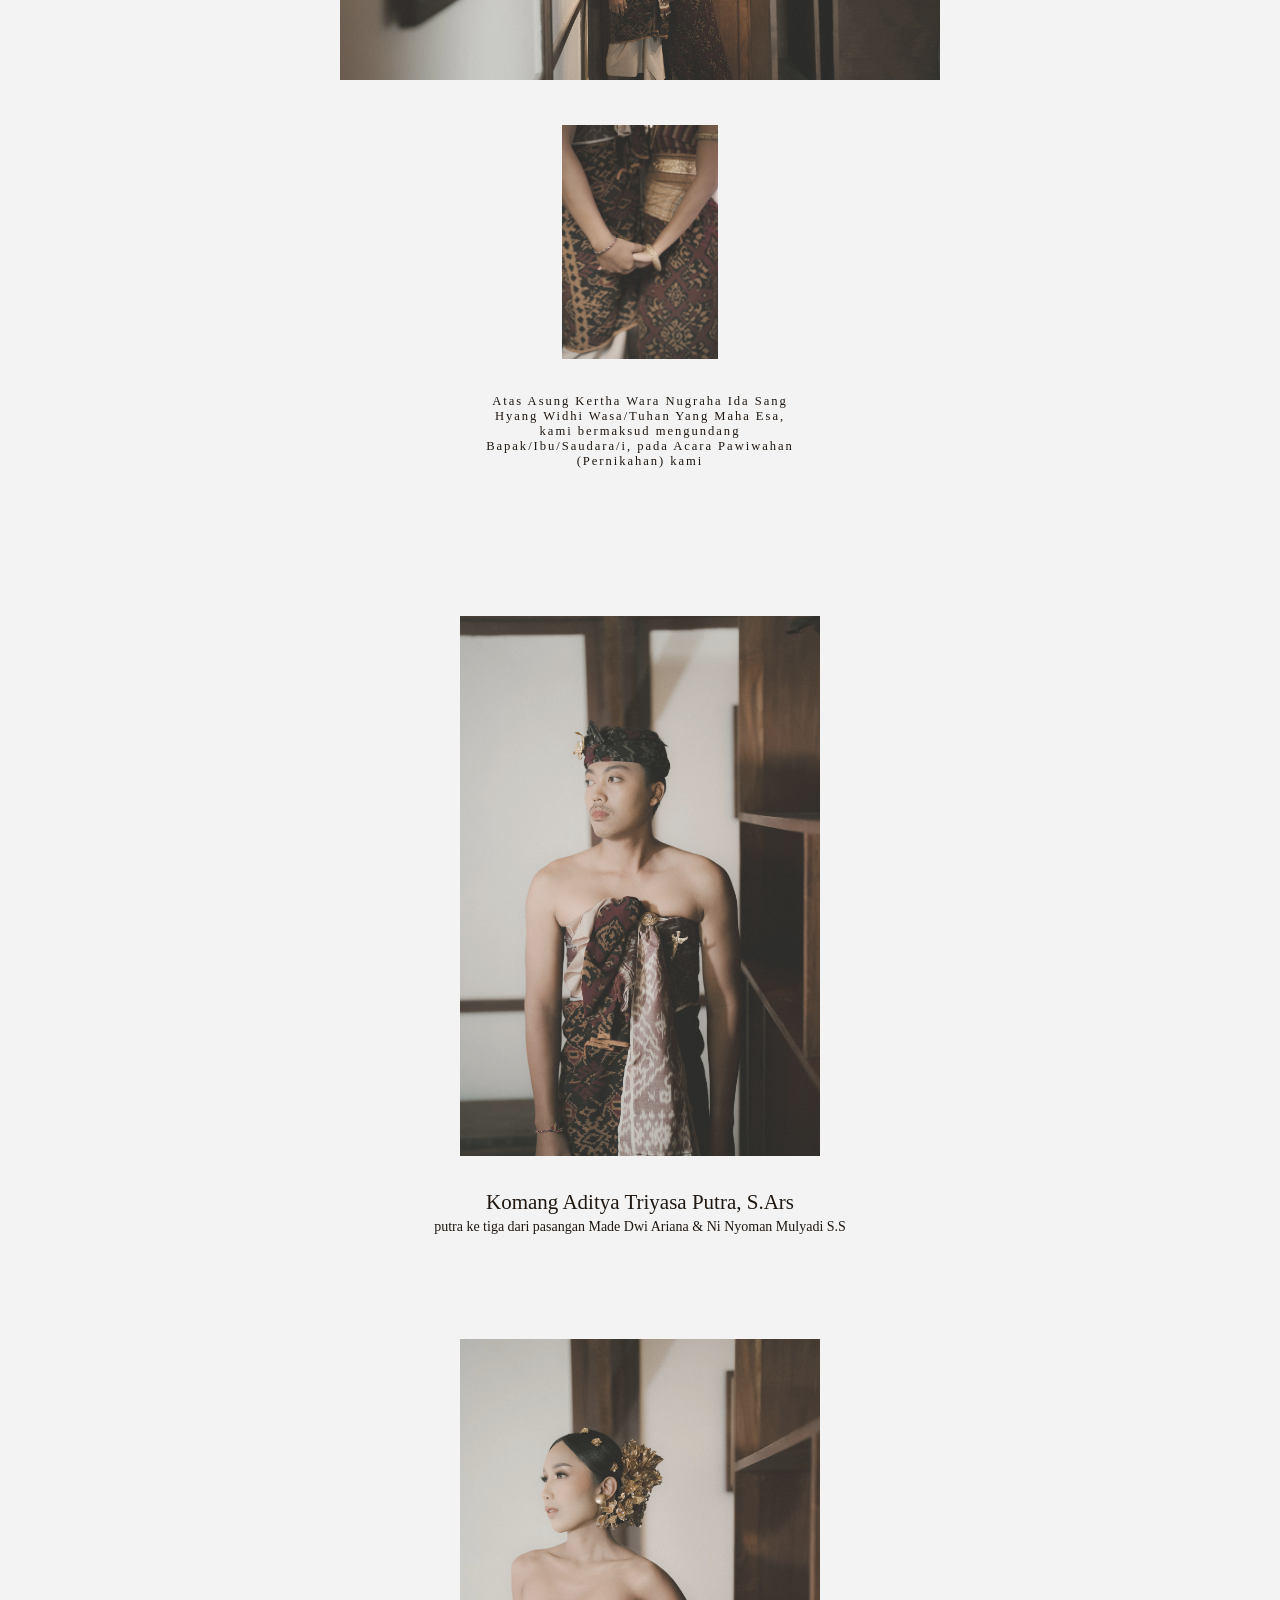
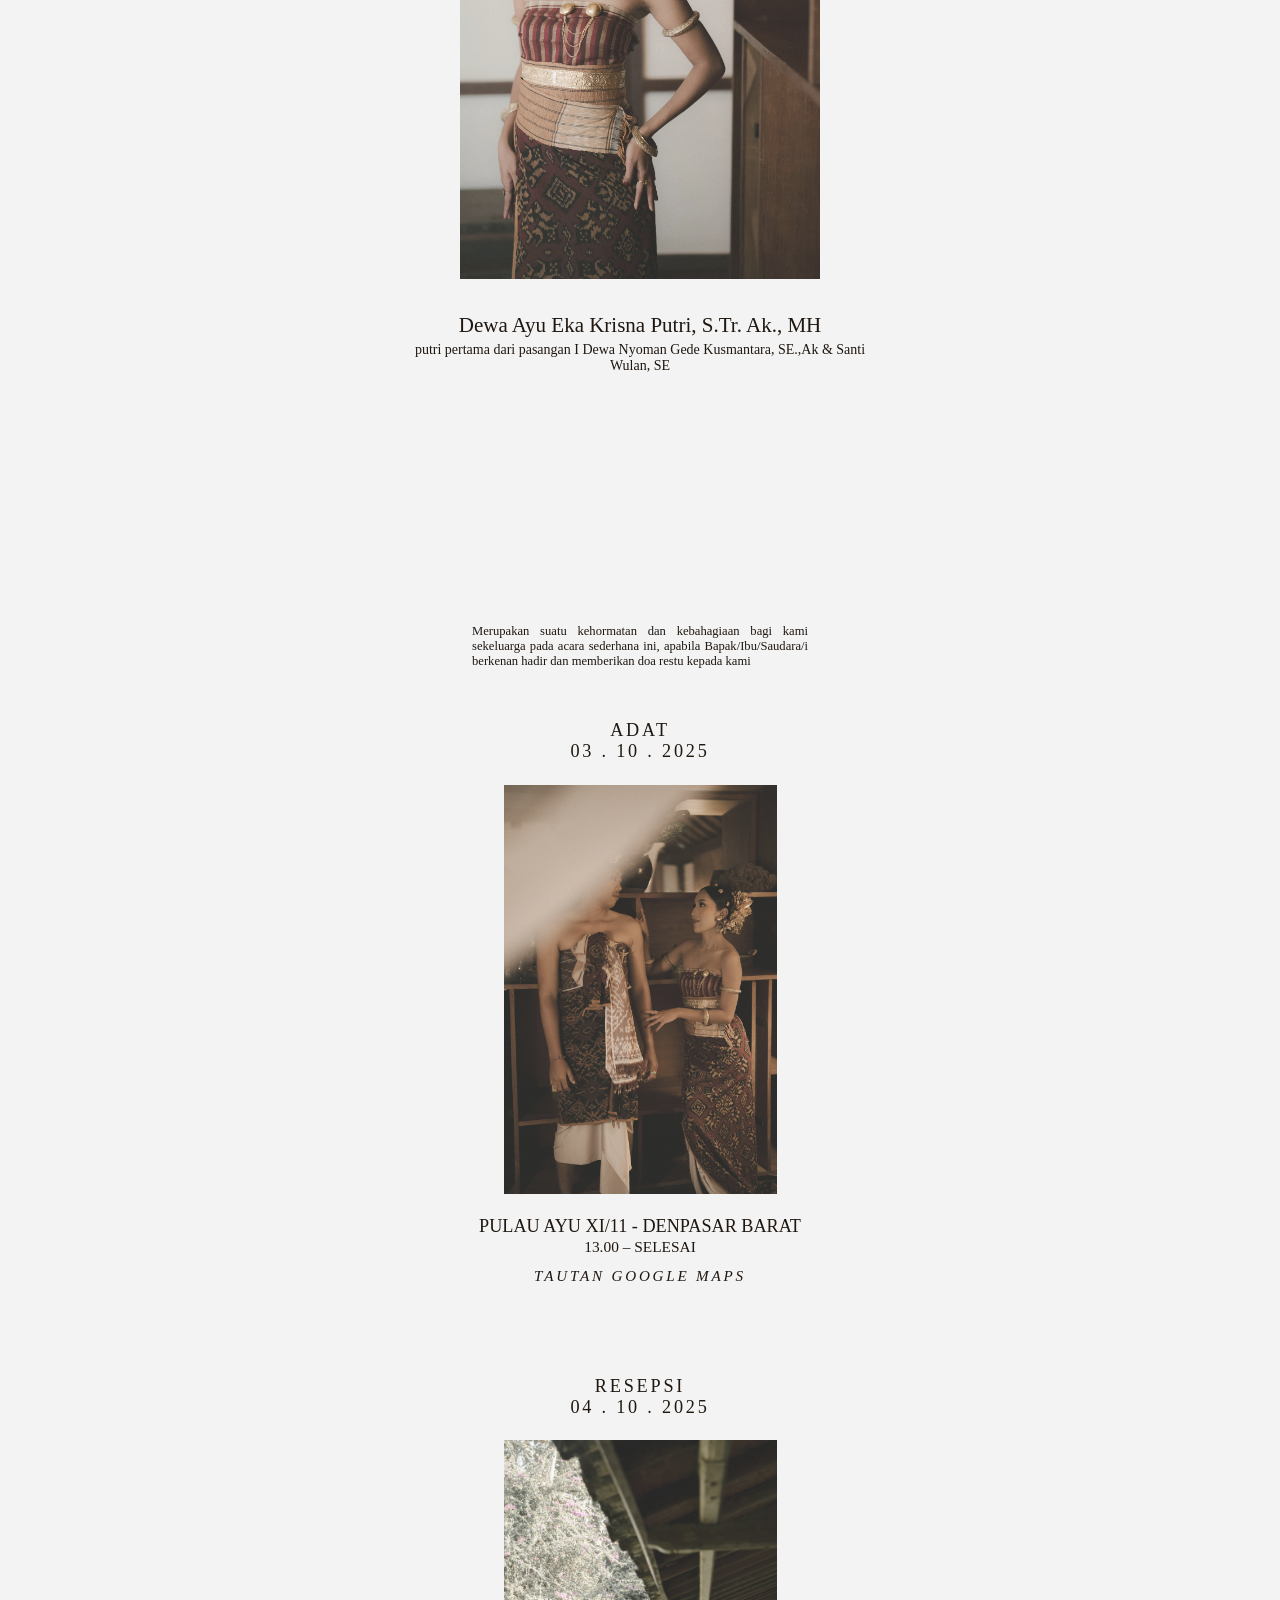
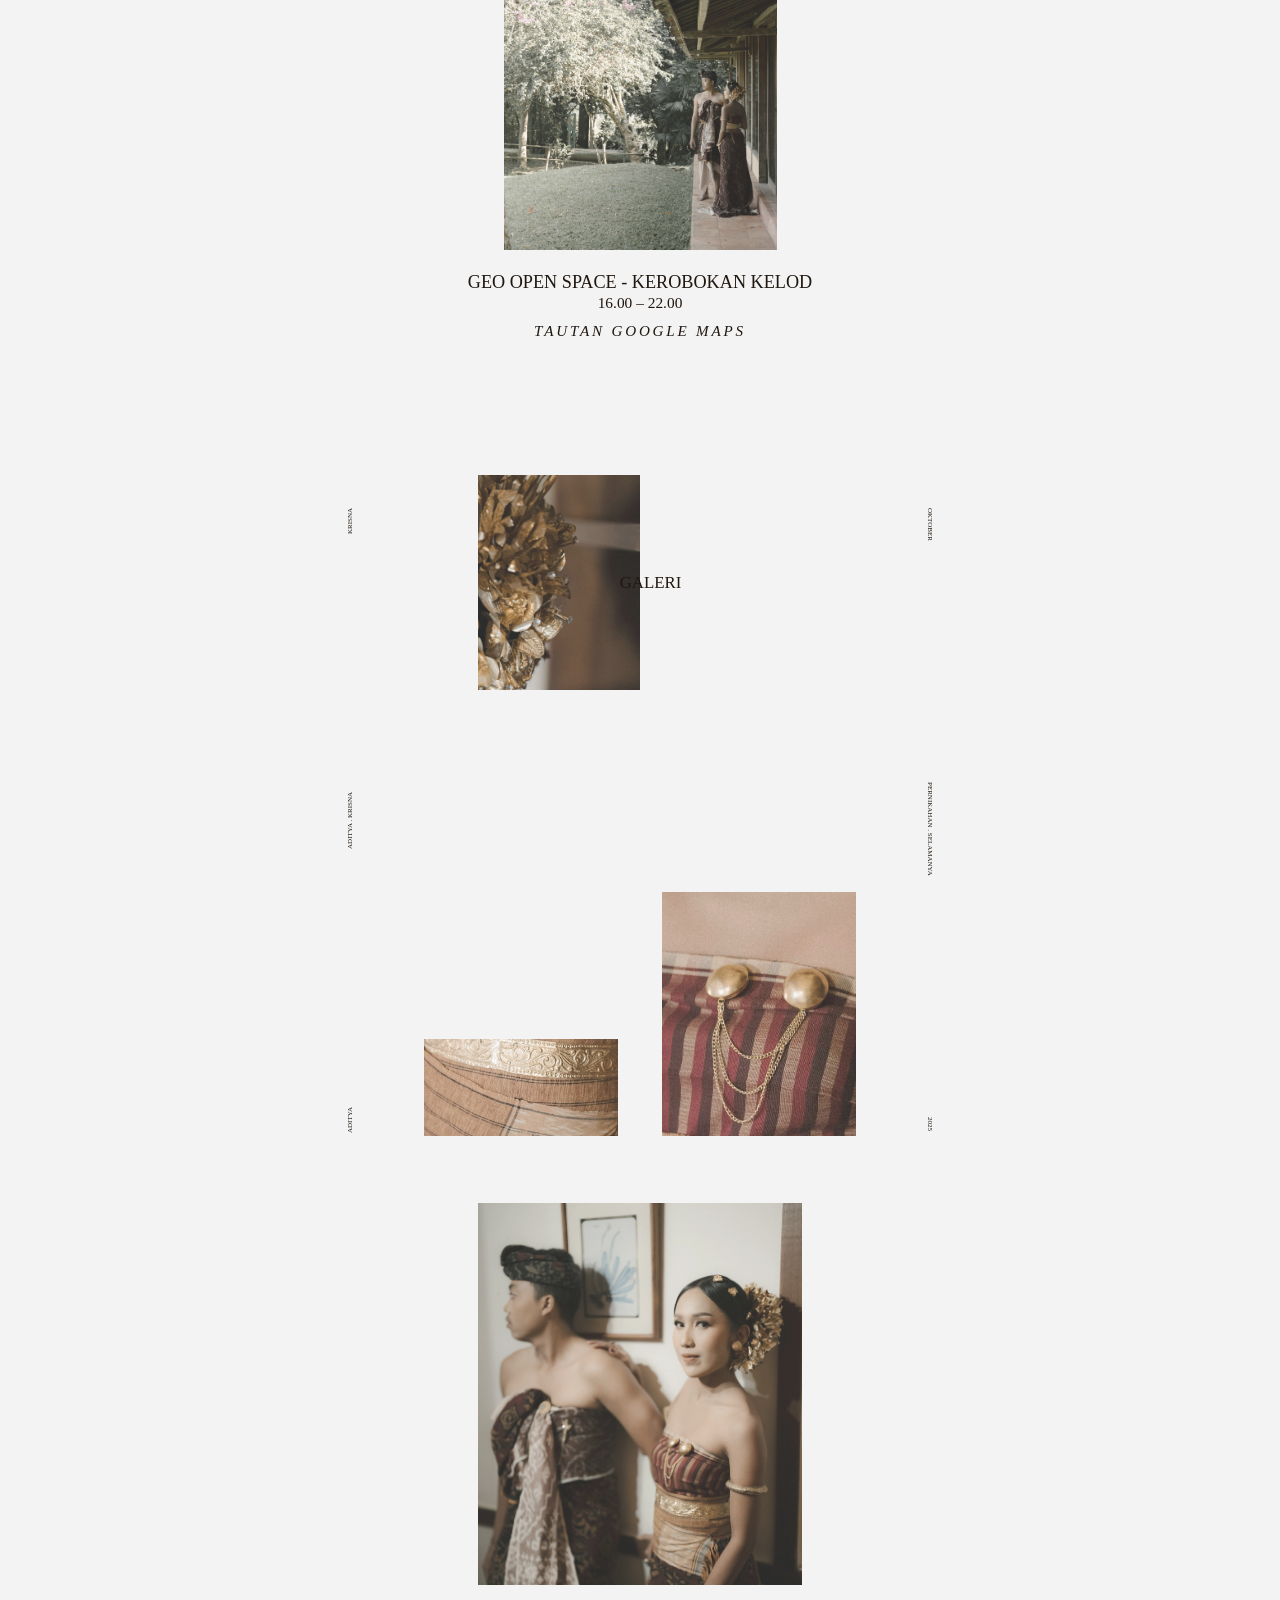
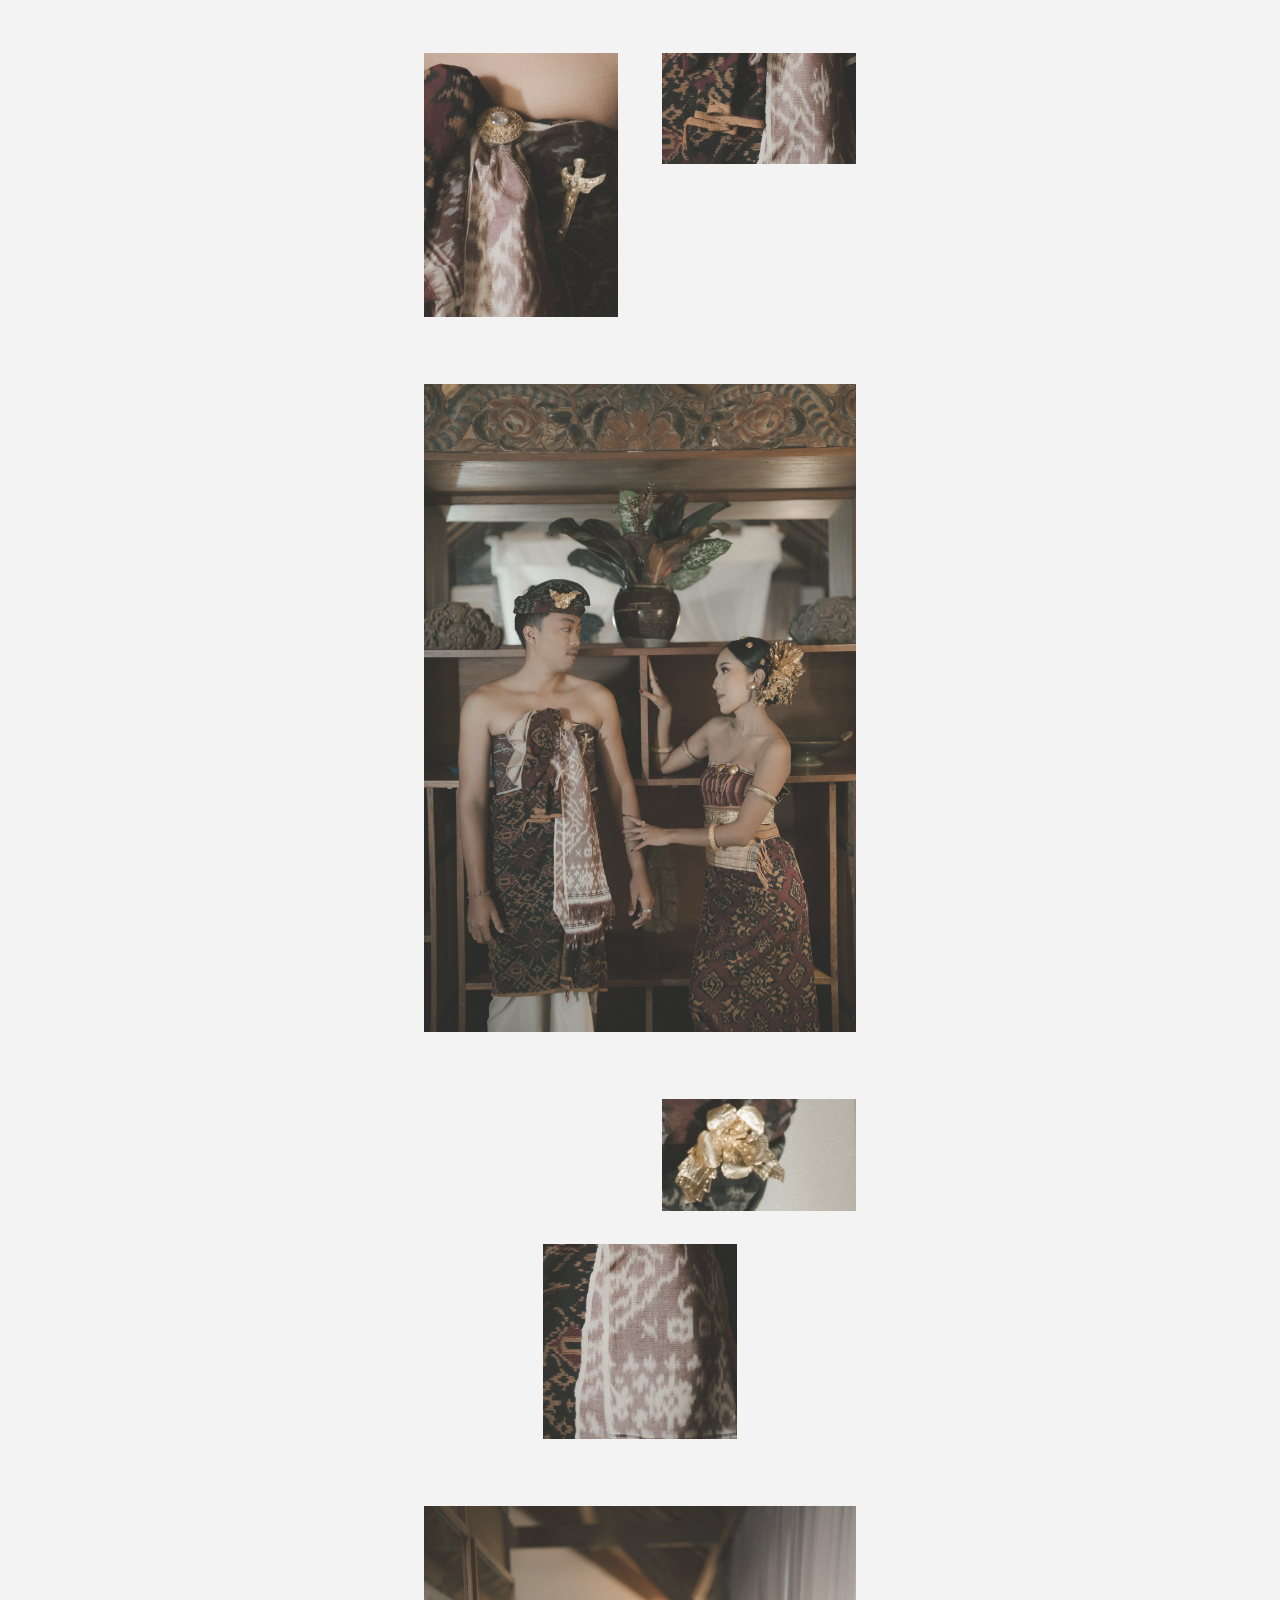
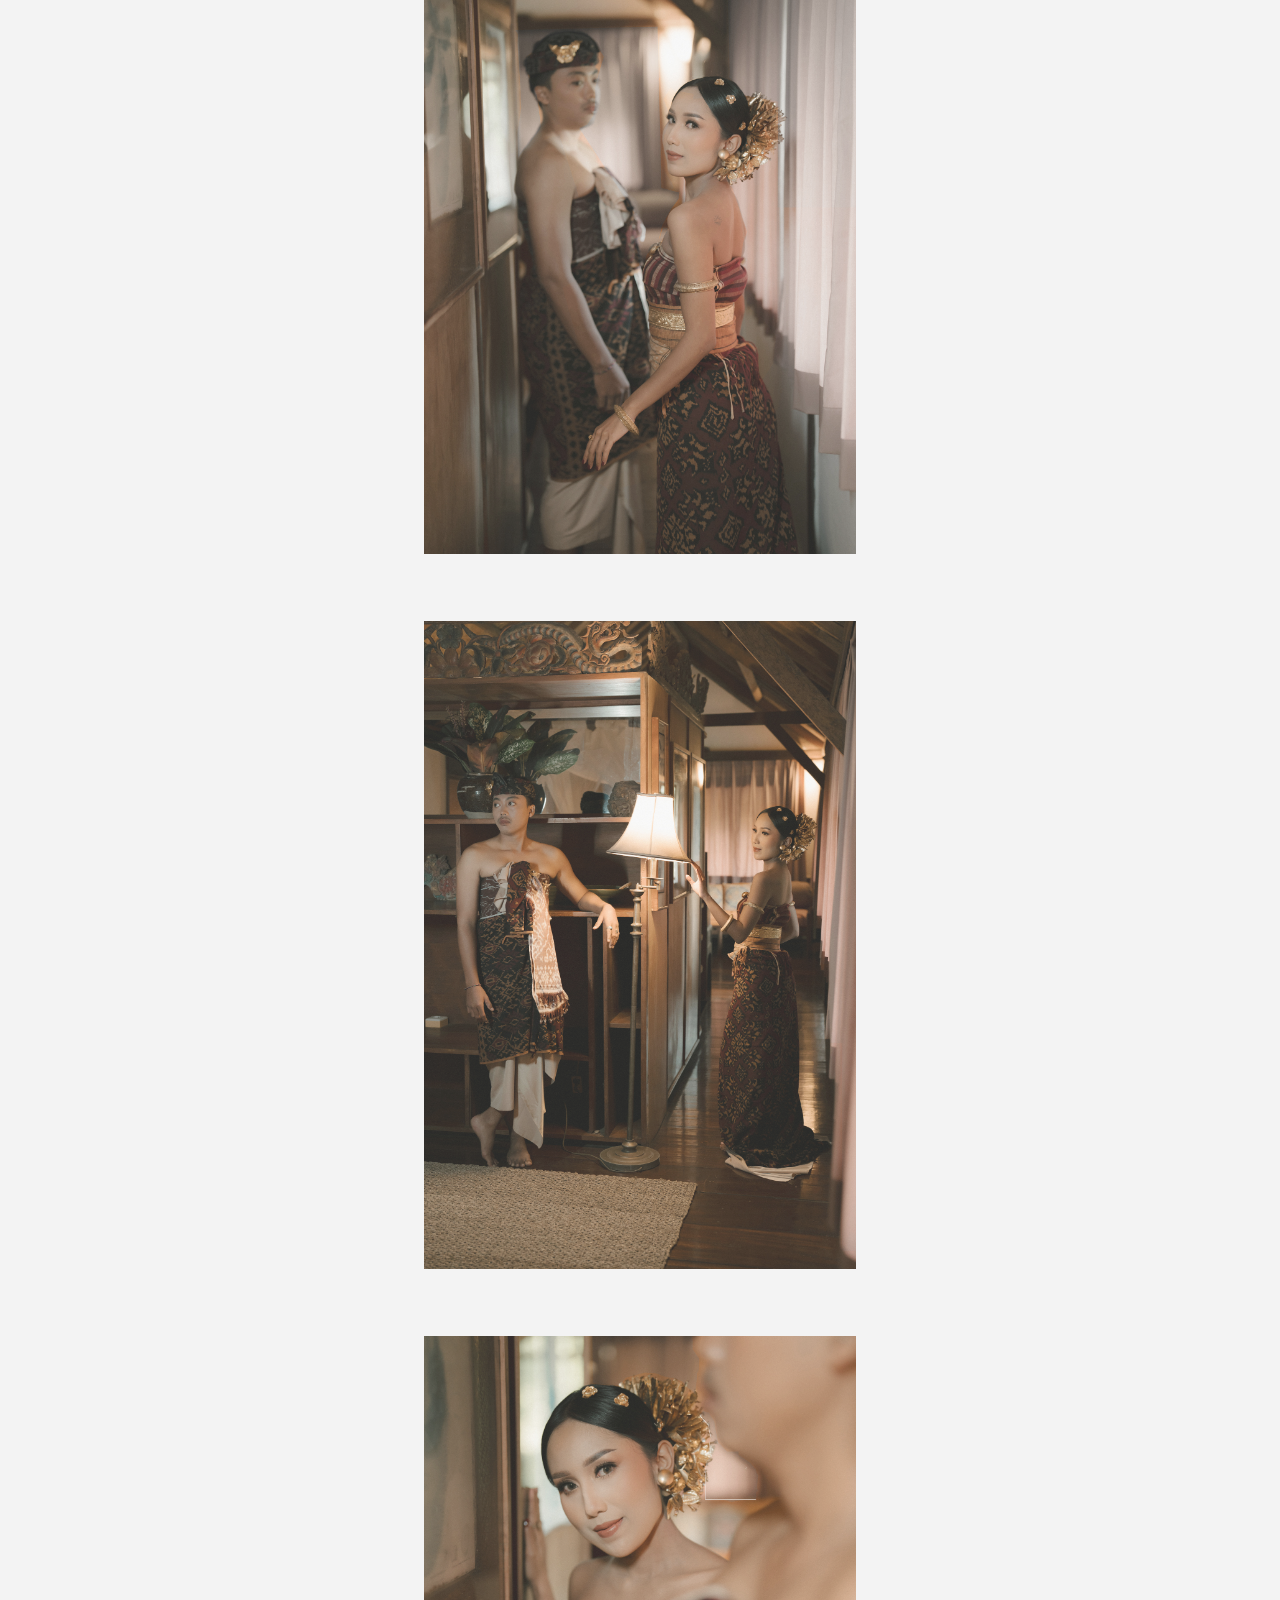
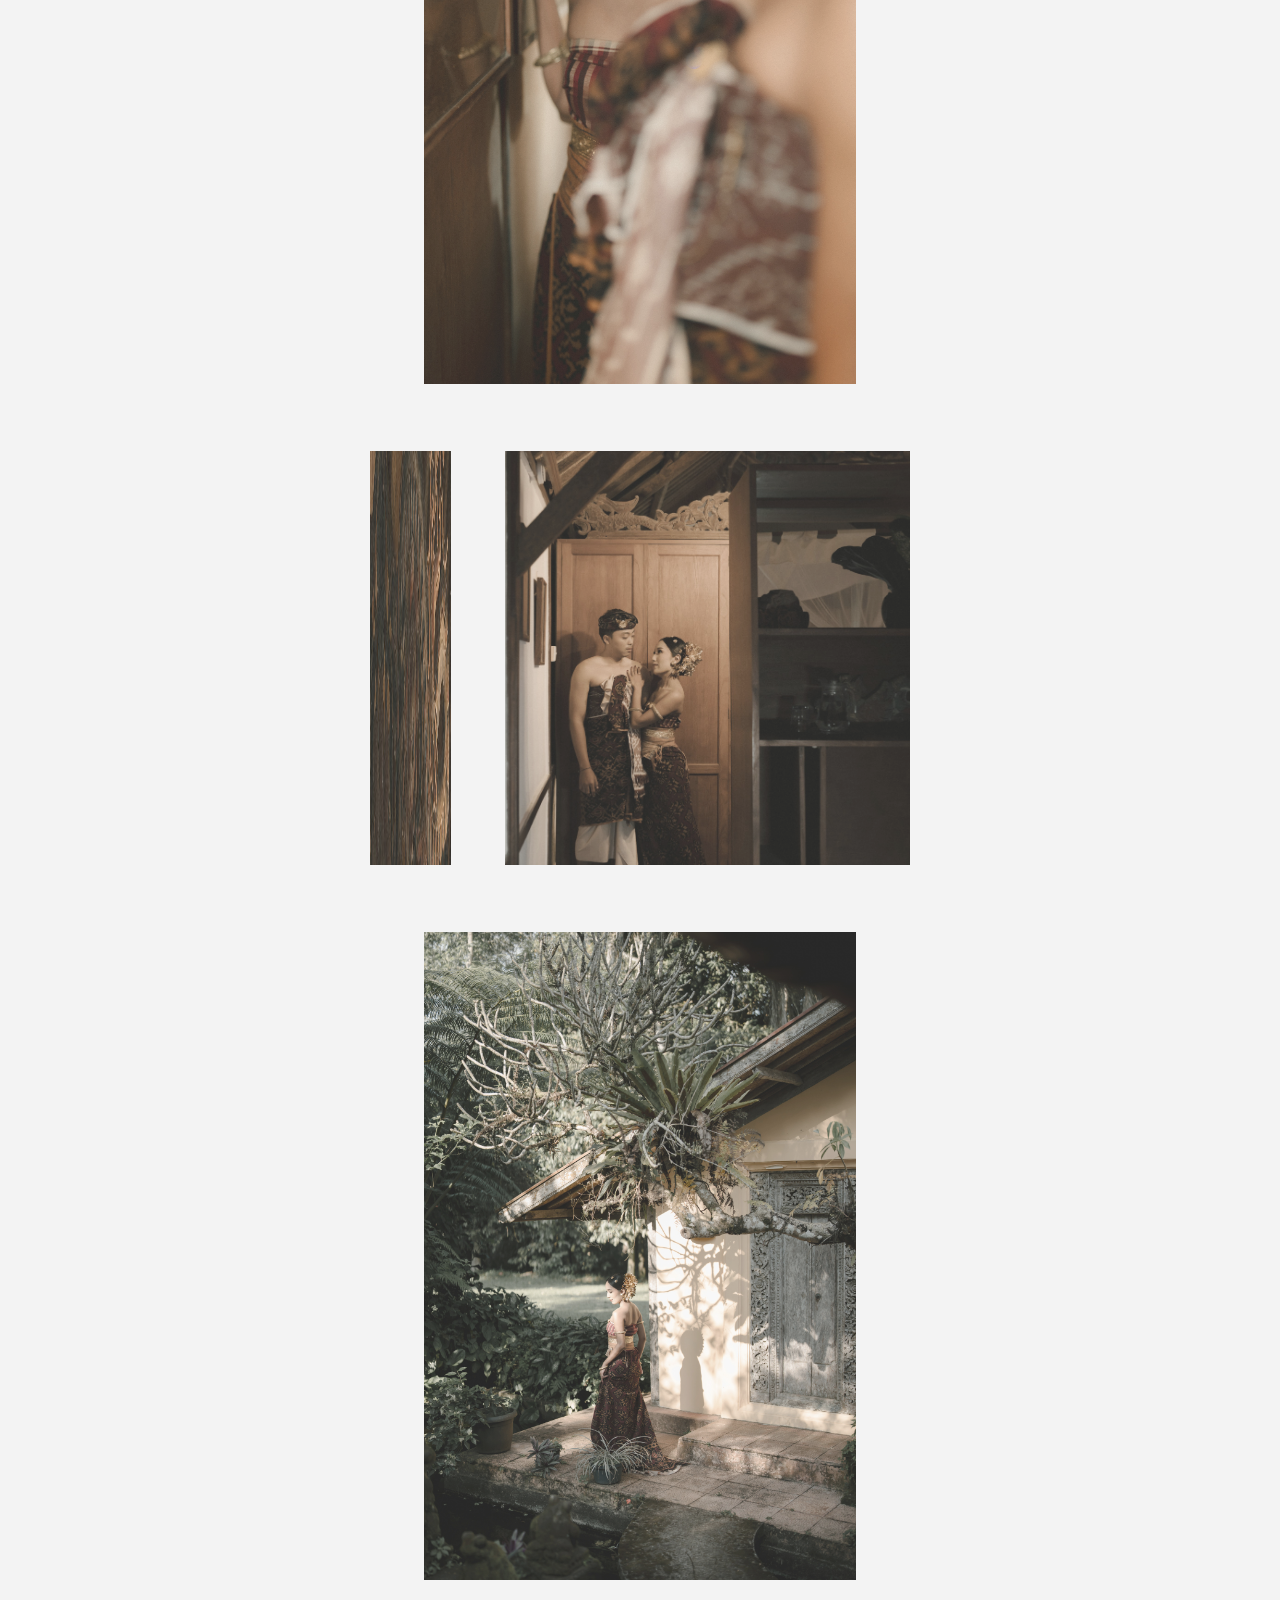
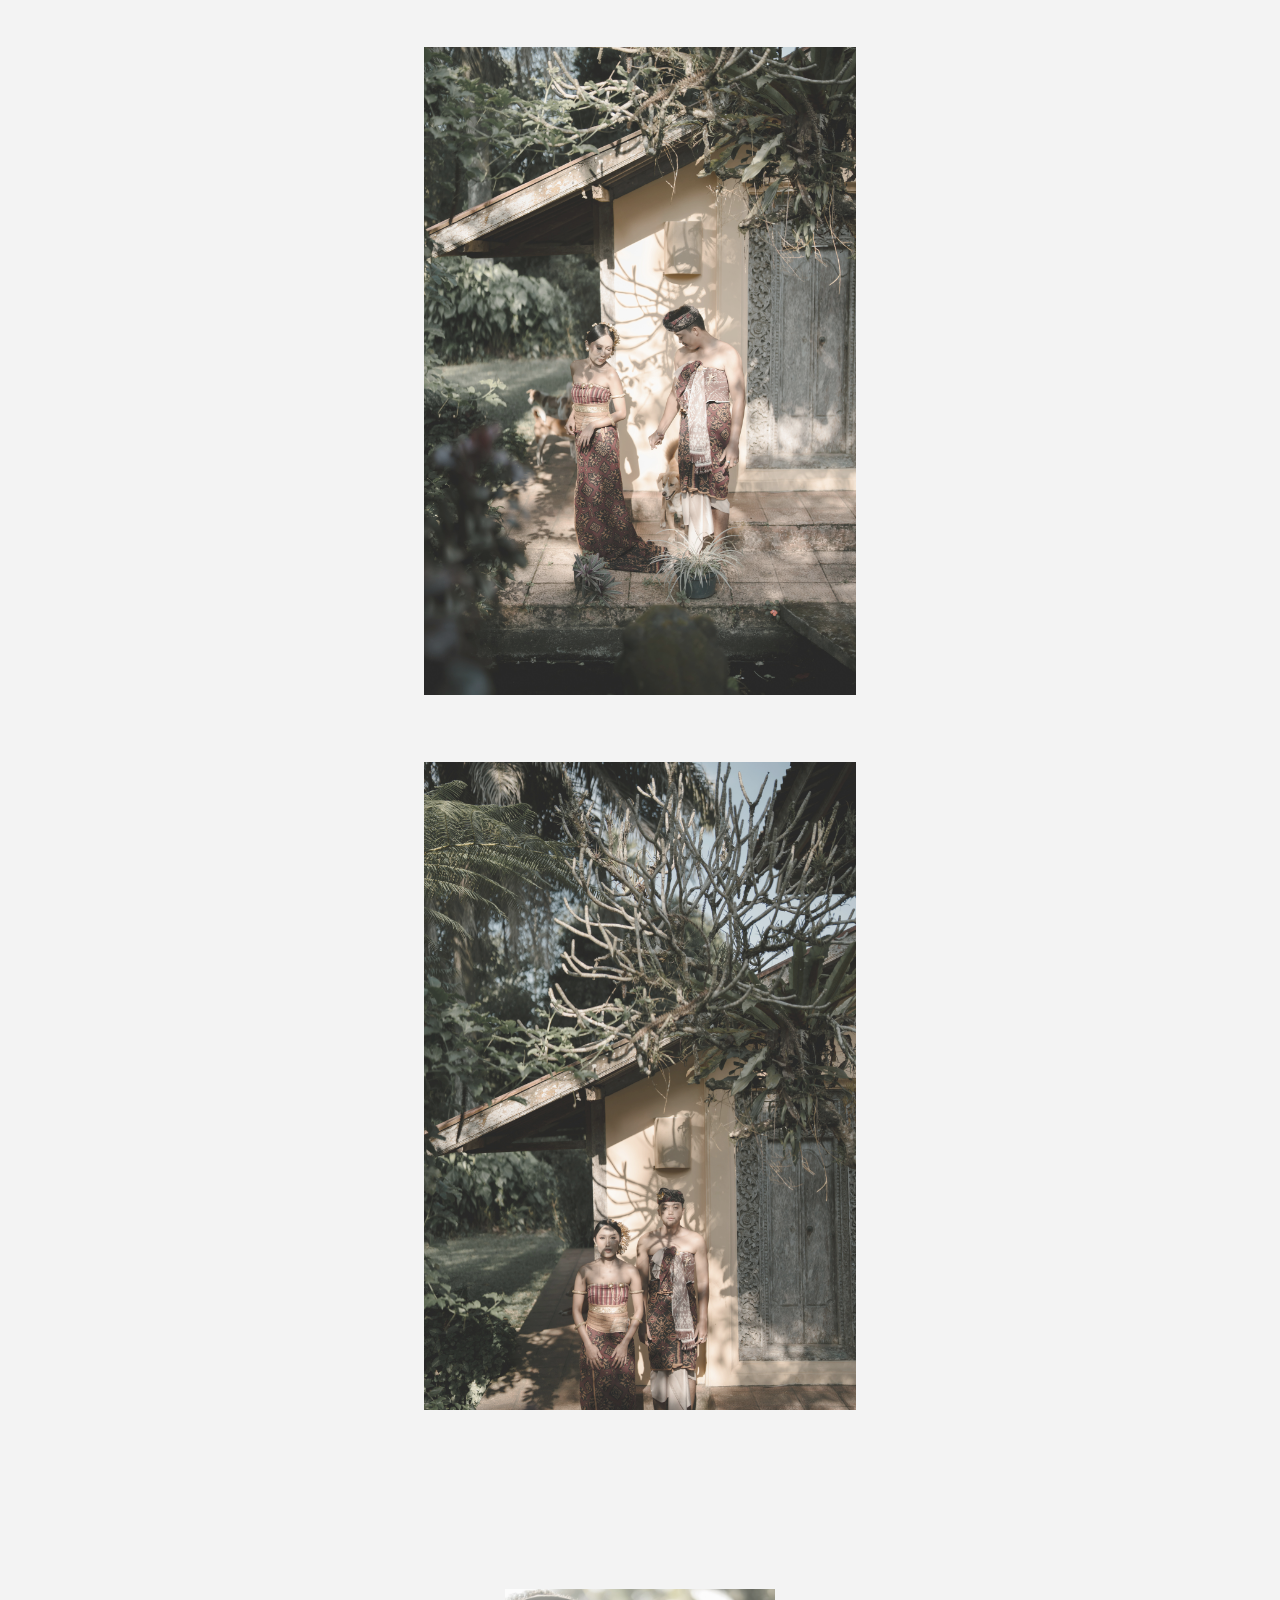
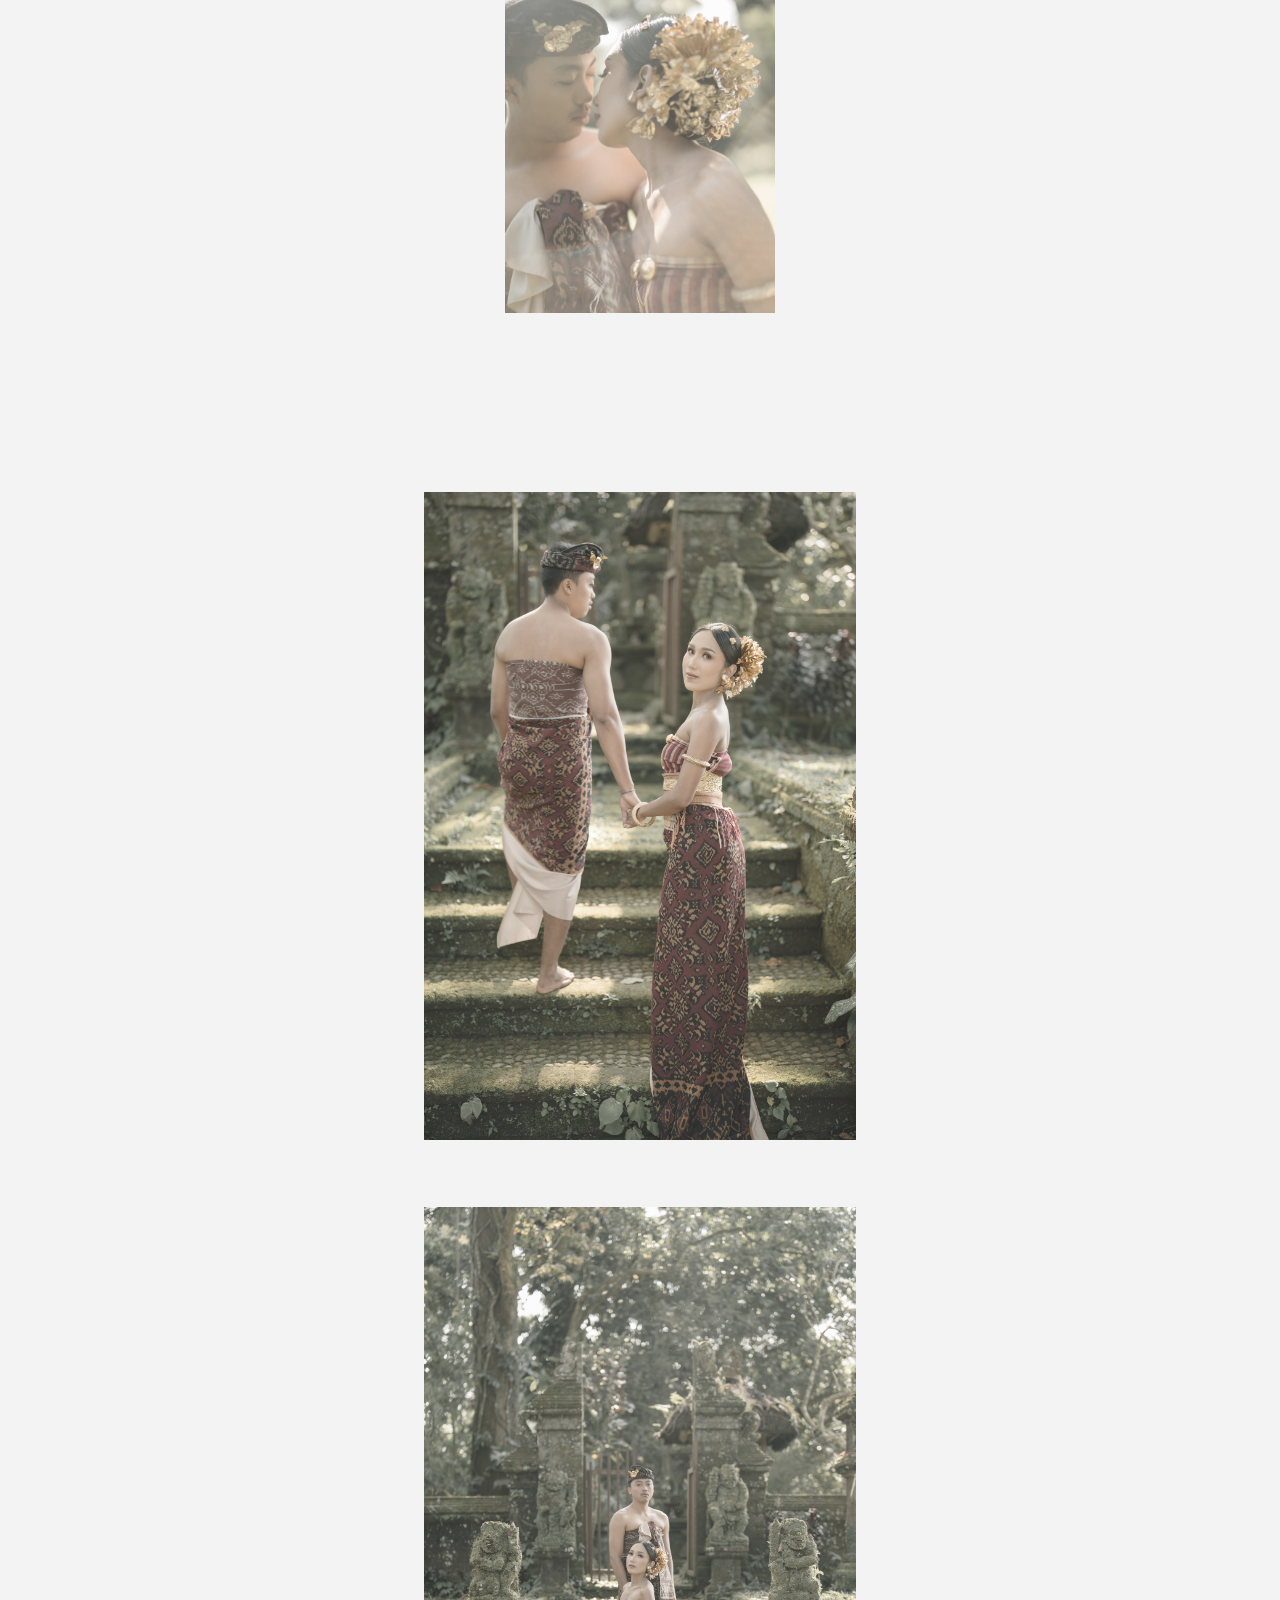
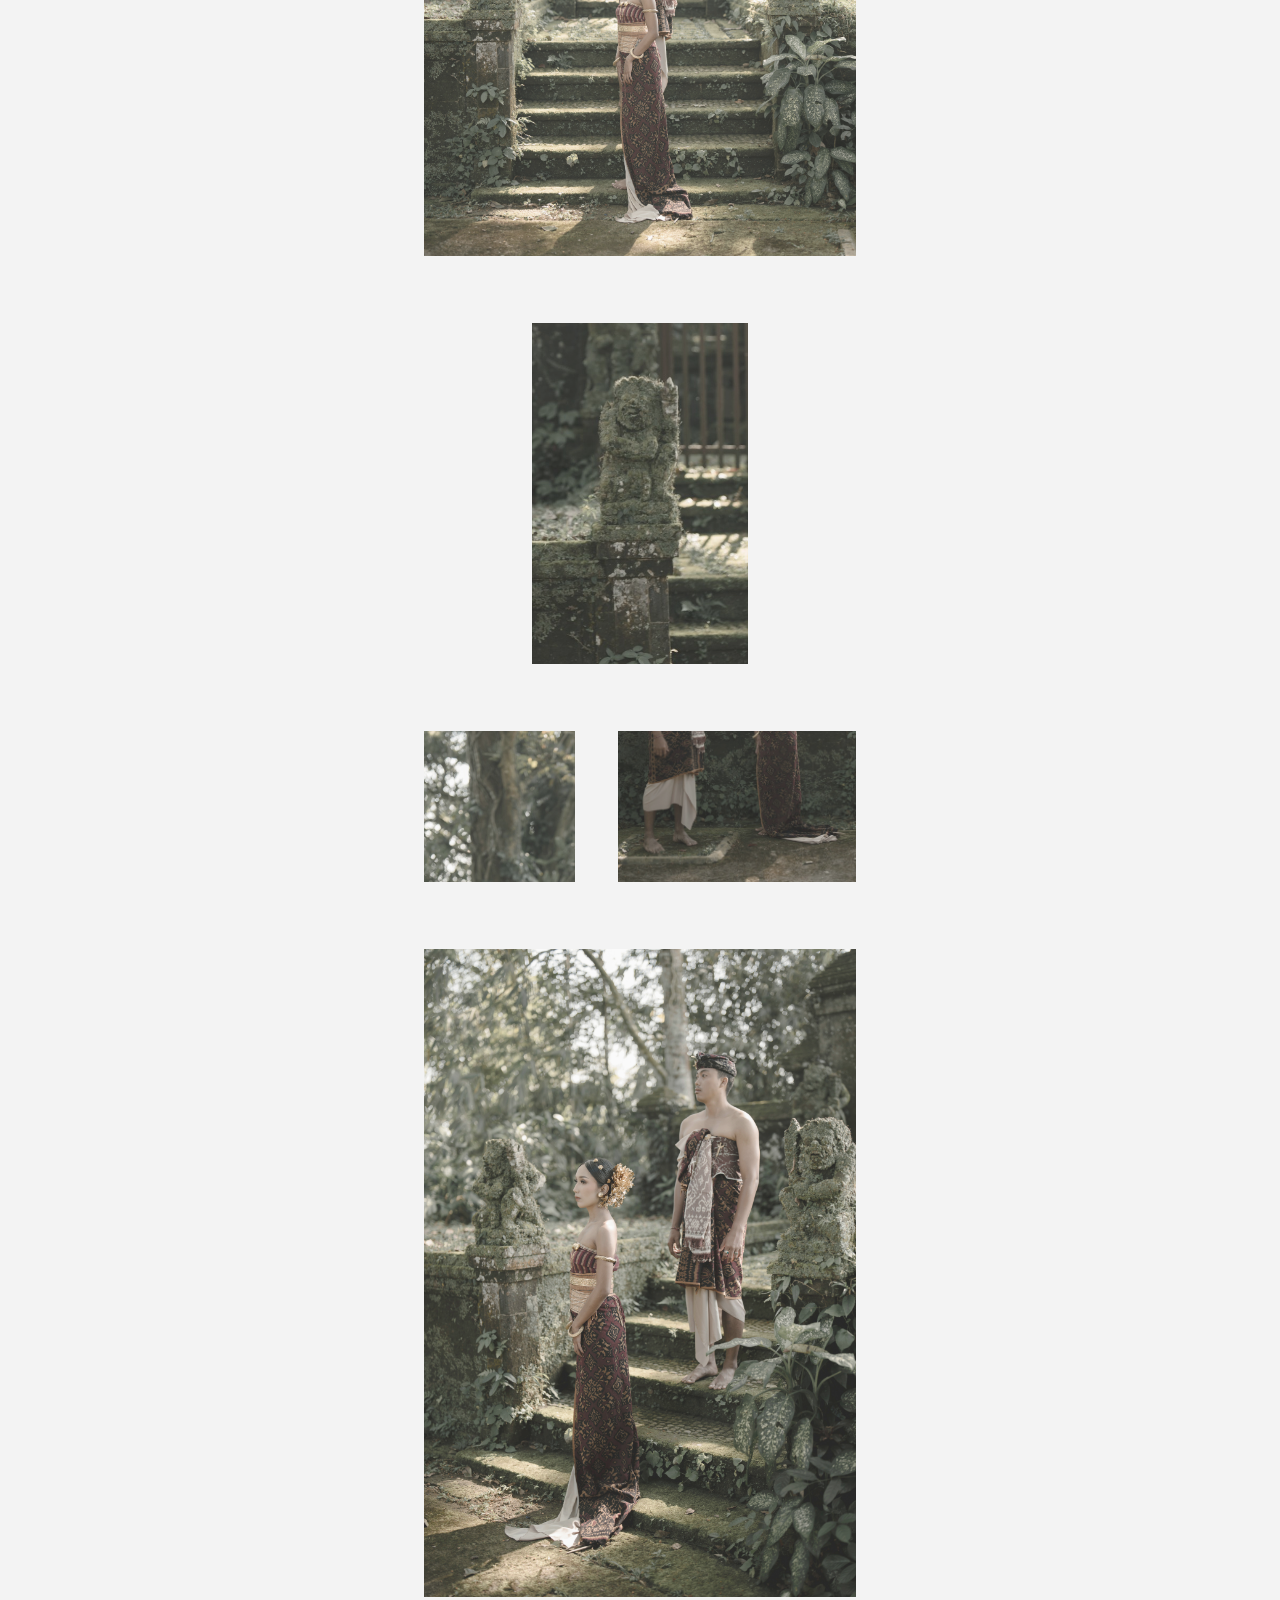
==== commit 3676a0b1: "latest canva design, overlay on" ====
--- a/coba/index.html
+++ b/coba/index.html
@@ -6,8 +6,8 @@
     <link rel="stylesheet" href="style.css">
     <title>Document</title>
 </head>
-<body style="overflow-y: ;"> 
-    <div id="overlay" class="overlay" role="dialog" aria-modal="true" style="display: none;">
+<body style="overflow-y:hidden ;"> 
+    <div id="overlay" class="overlay" role="dialog" aria-modal="true" style="display: flex;">
         <div class="overlay-box">
             <h2 style="letter-spacing: 0.5rem; margin-bottom: 0.5rem;">PAWIWAHAN</h2>
             <h2 style="margin-top: 0.5rem;">03 . 10 . 2025</h2>
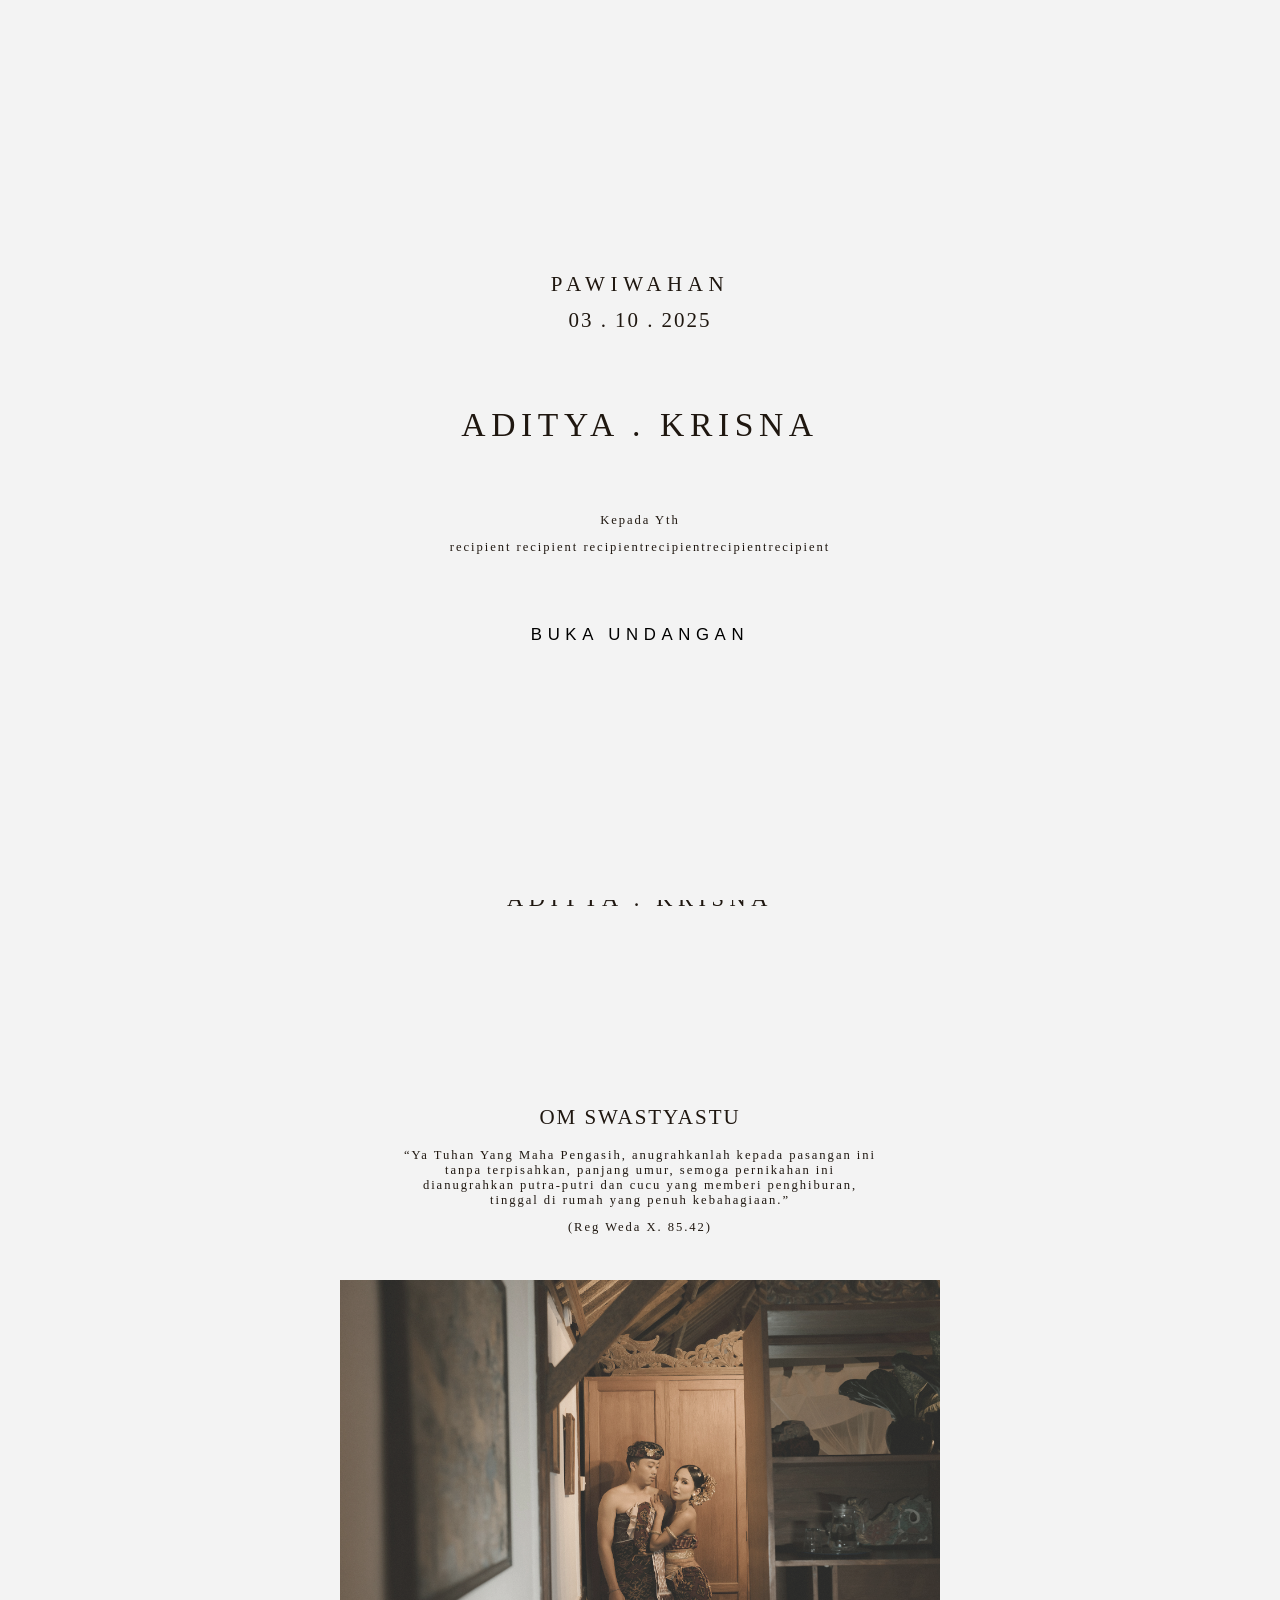
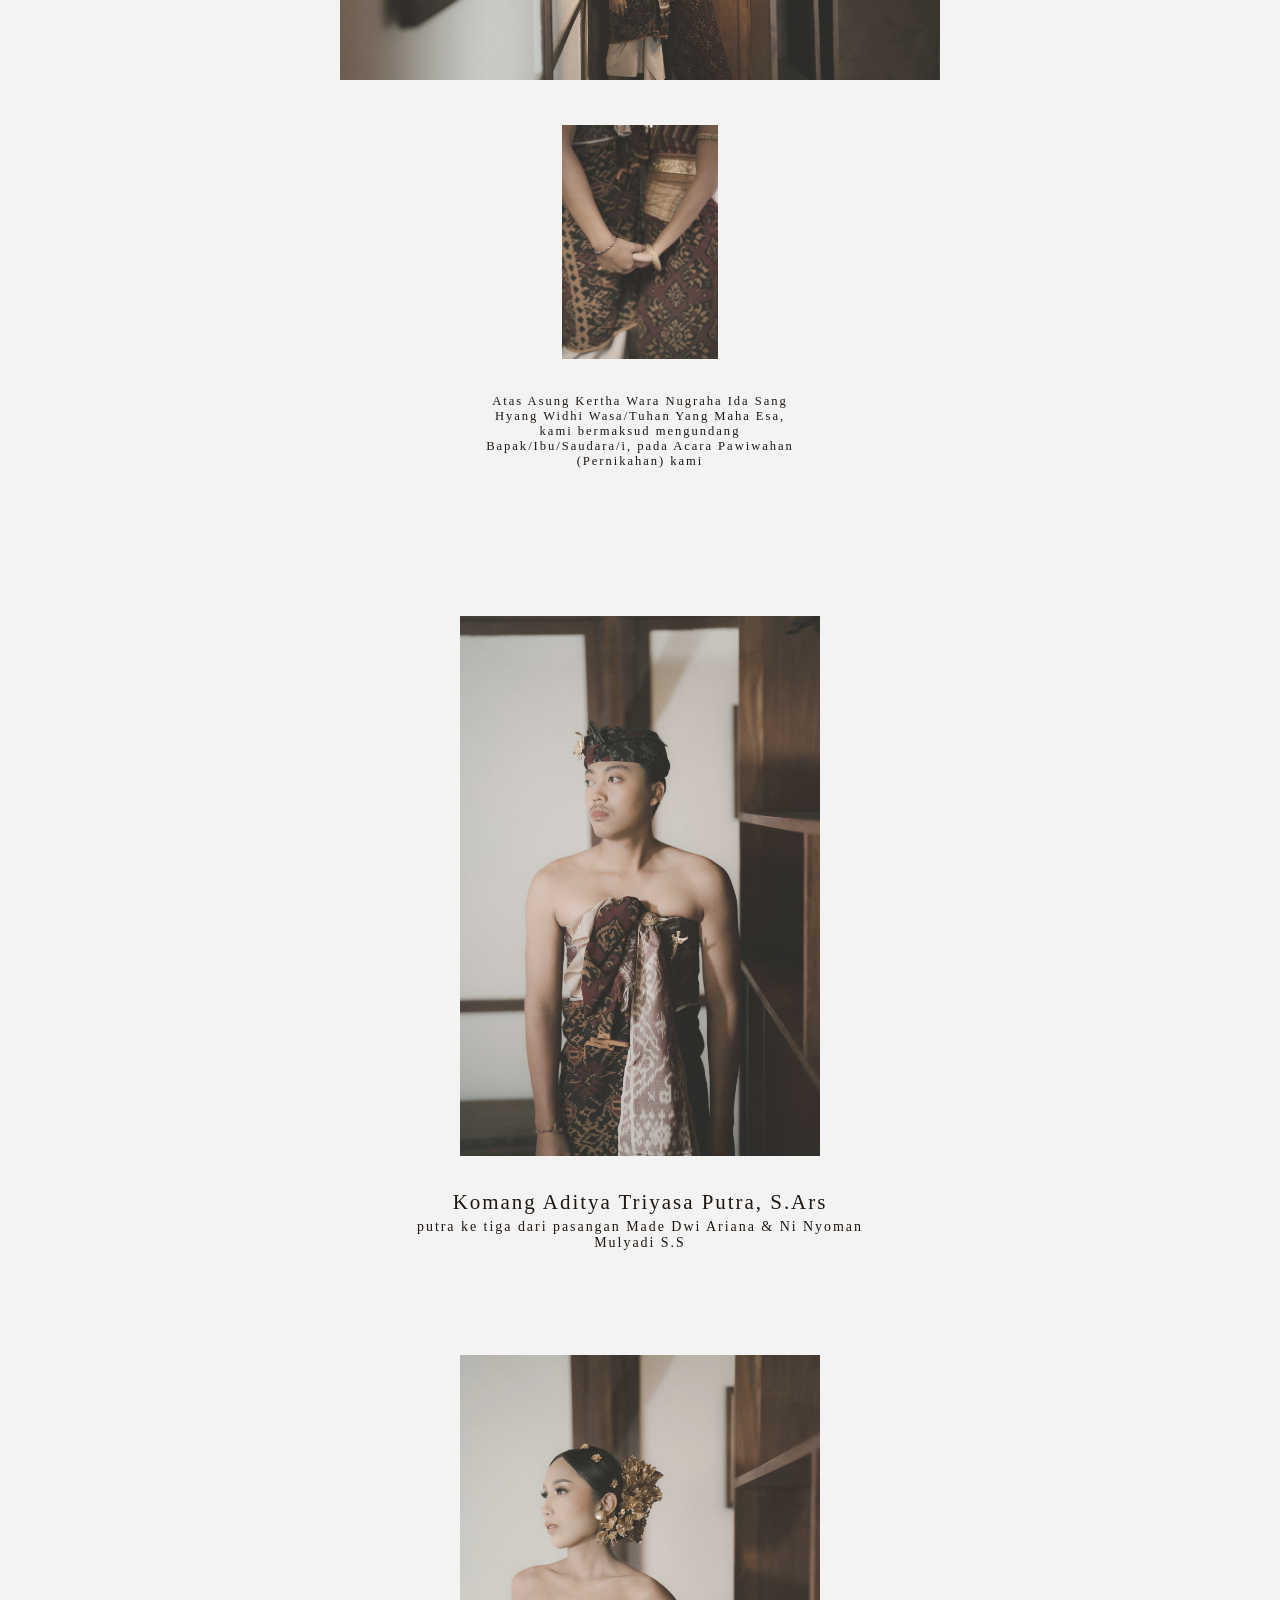
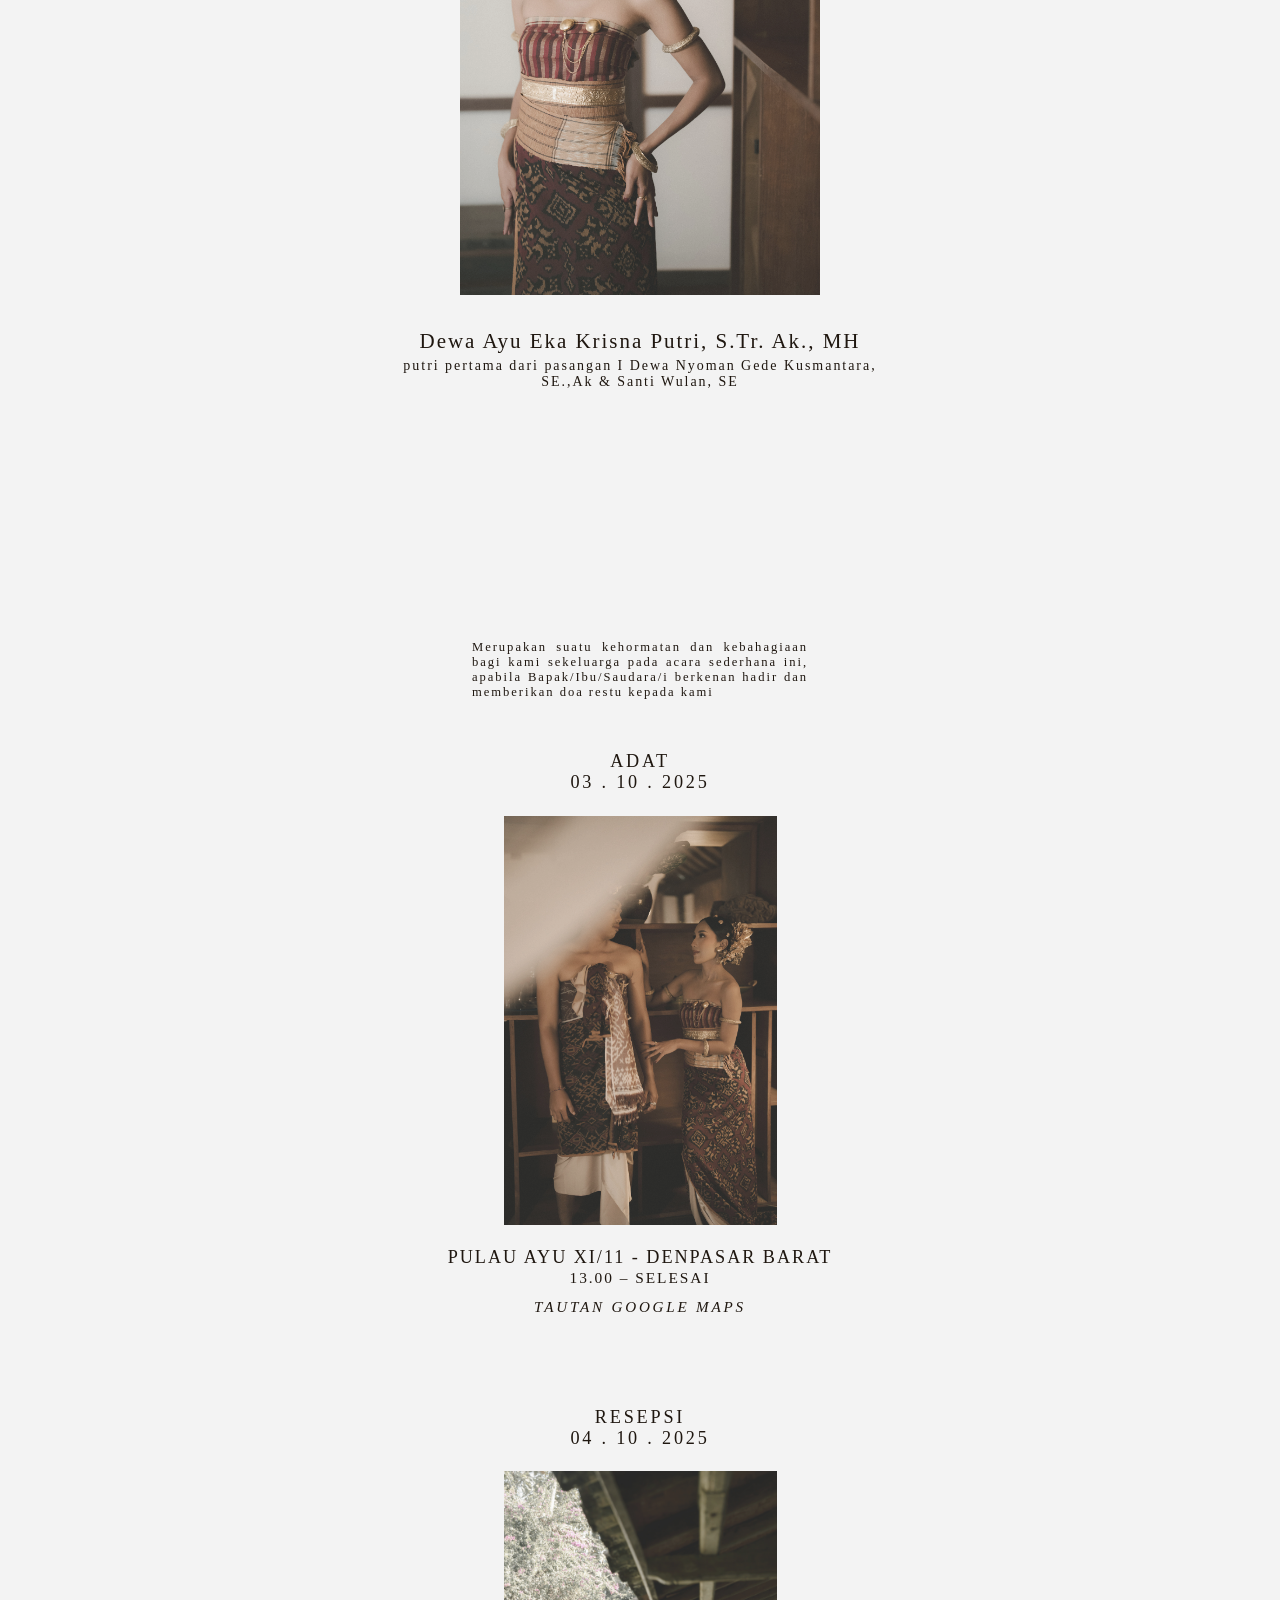
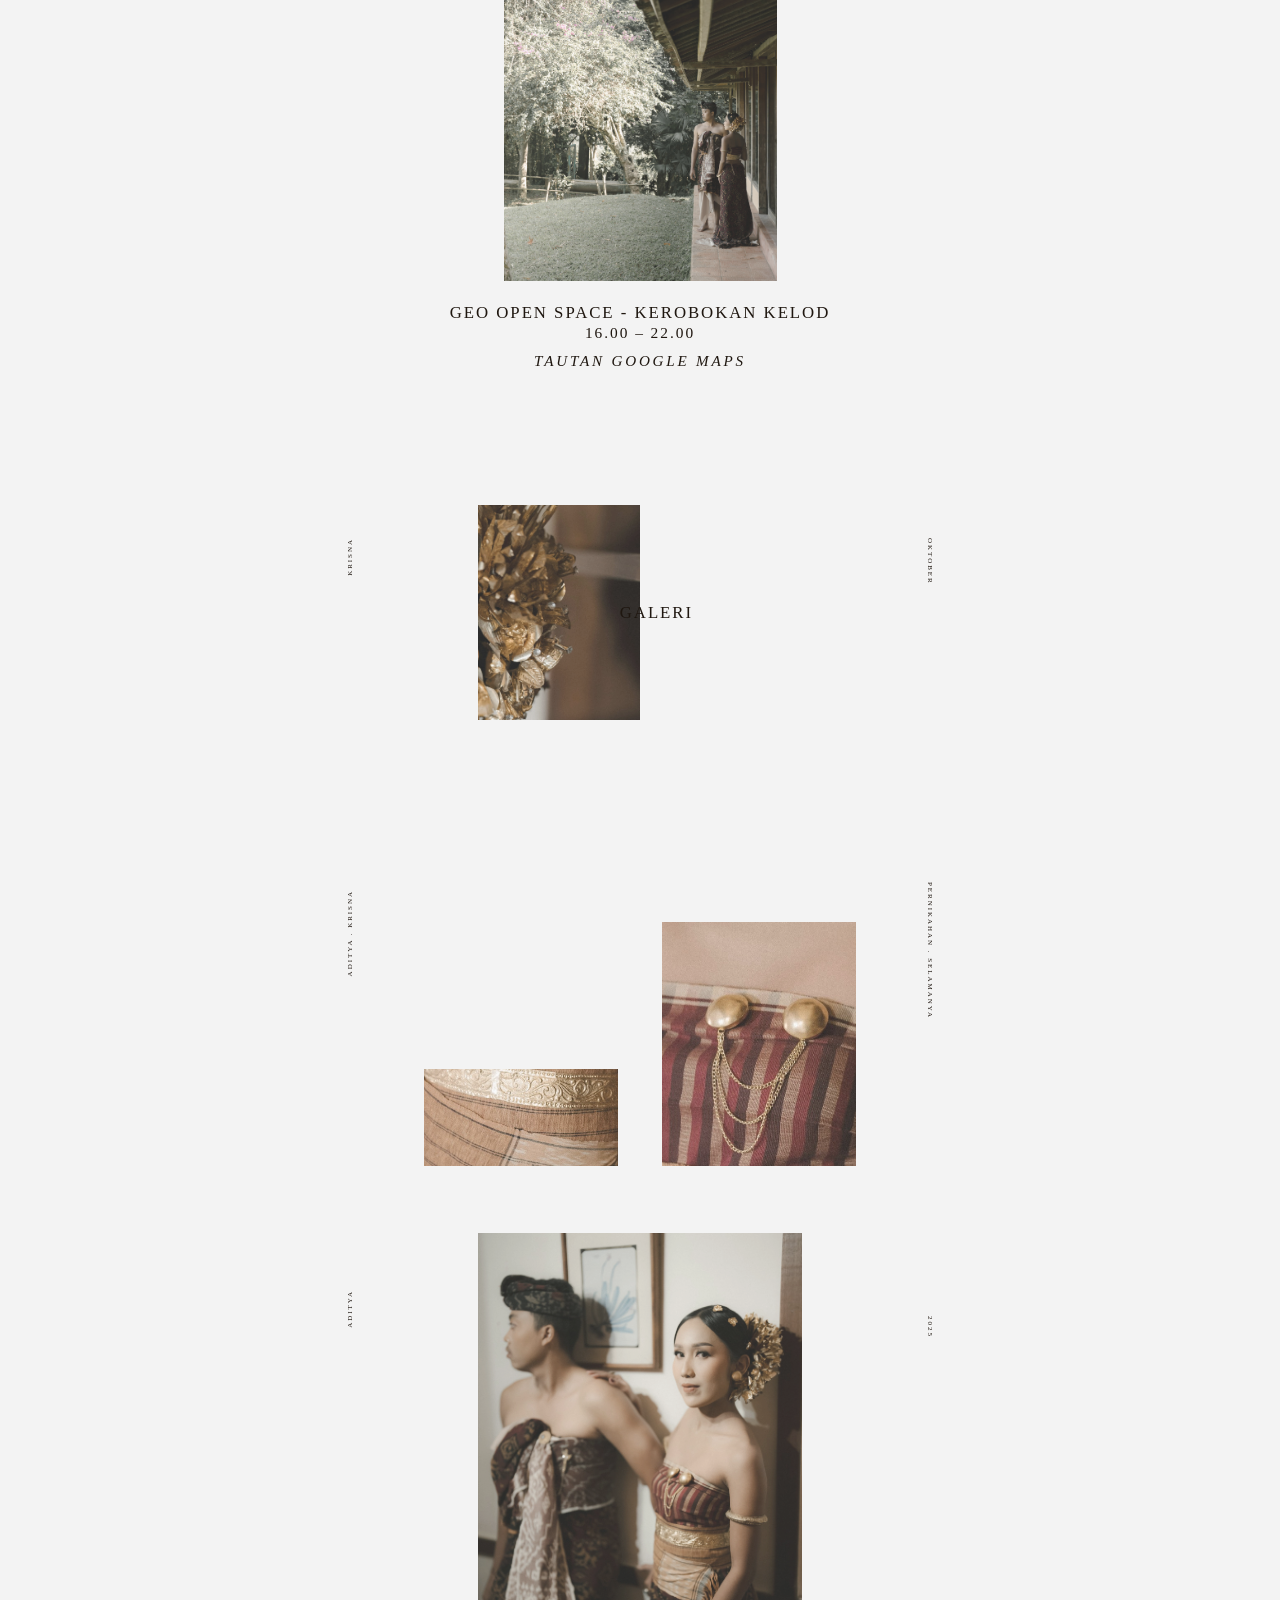
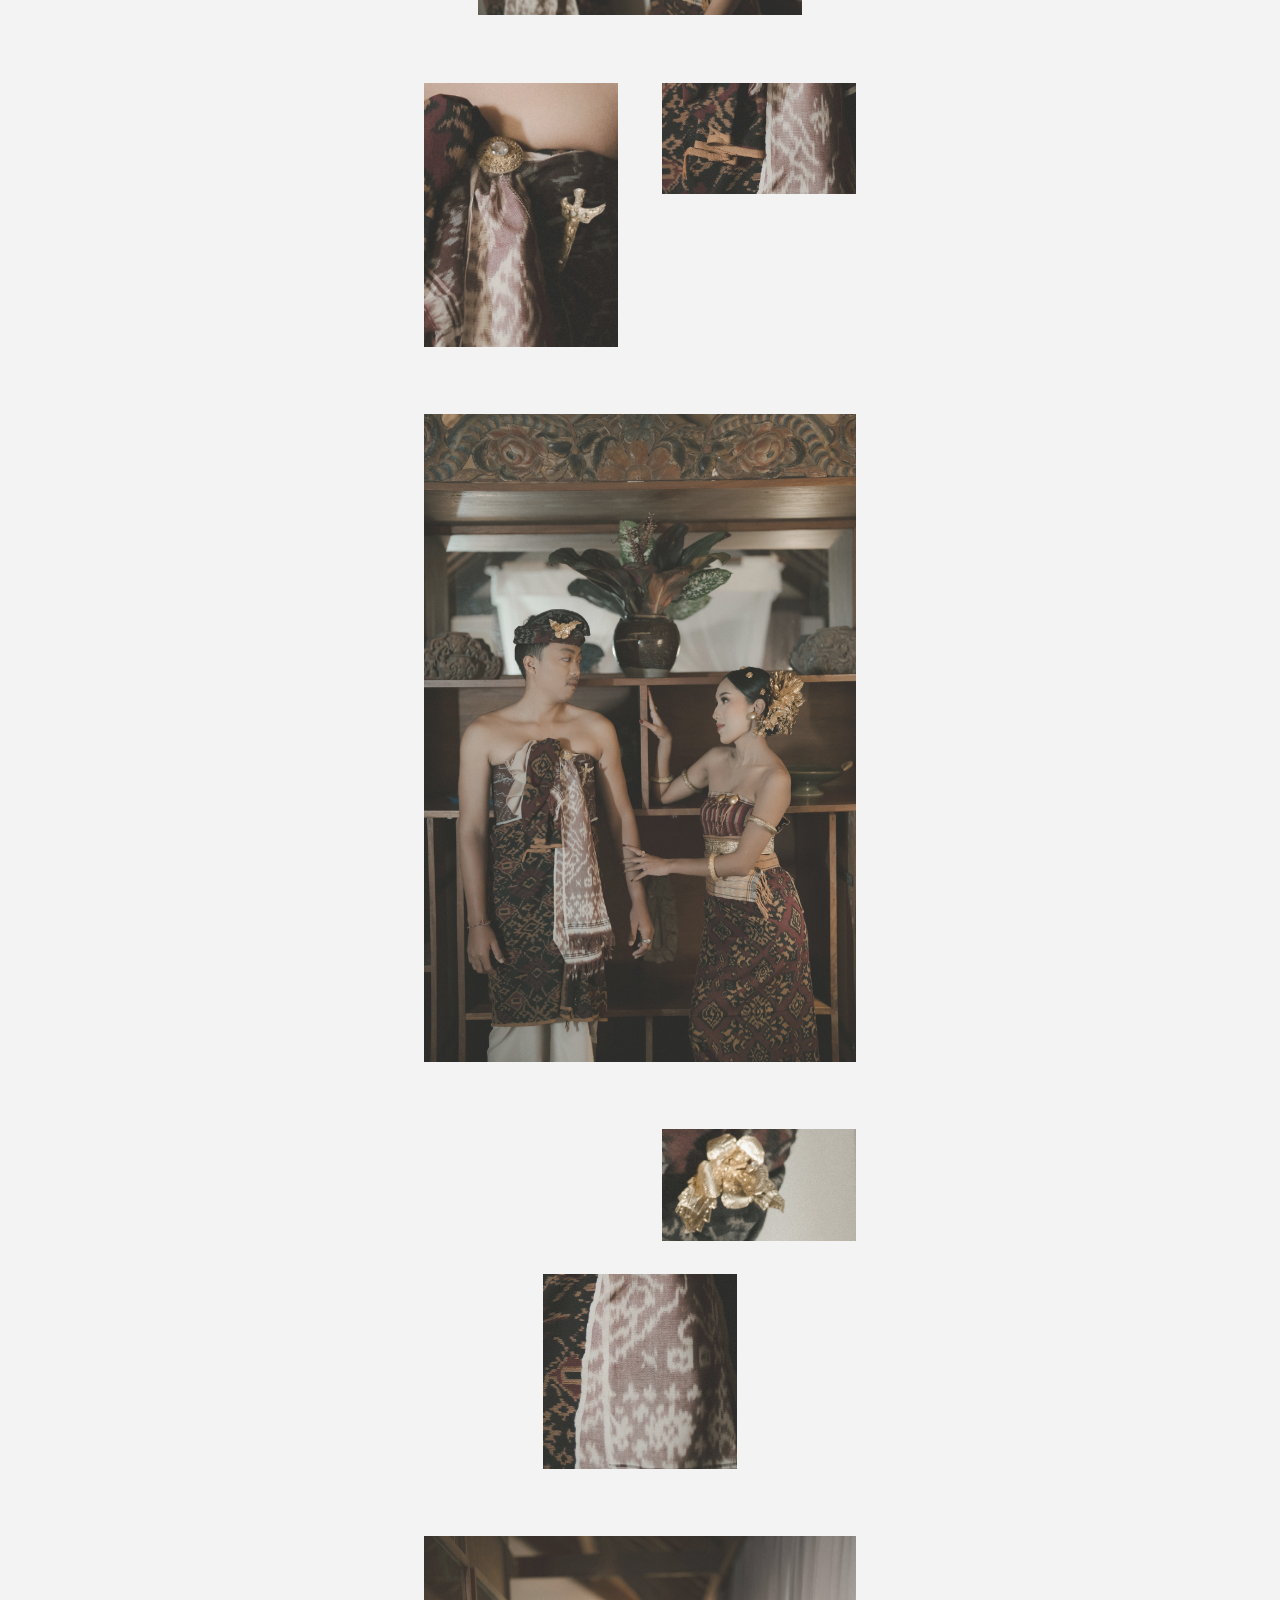
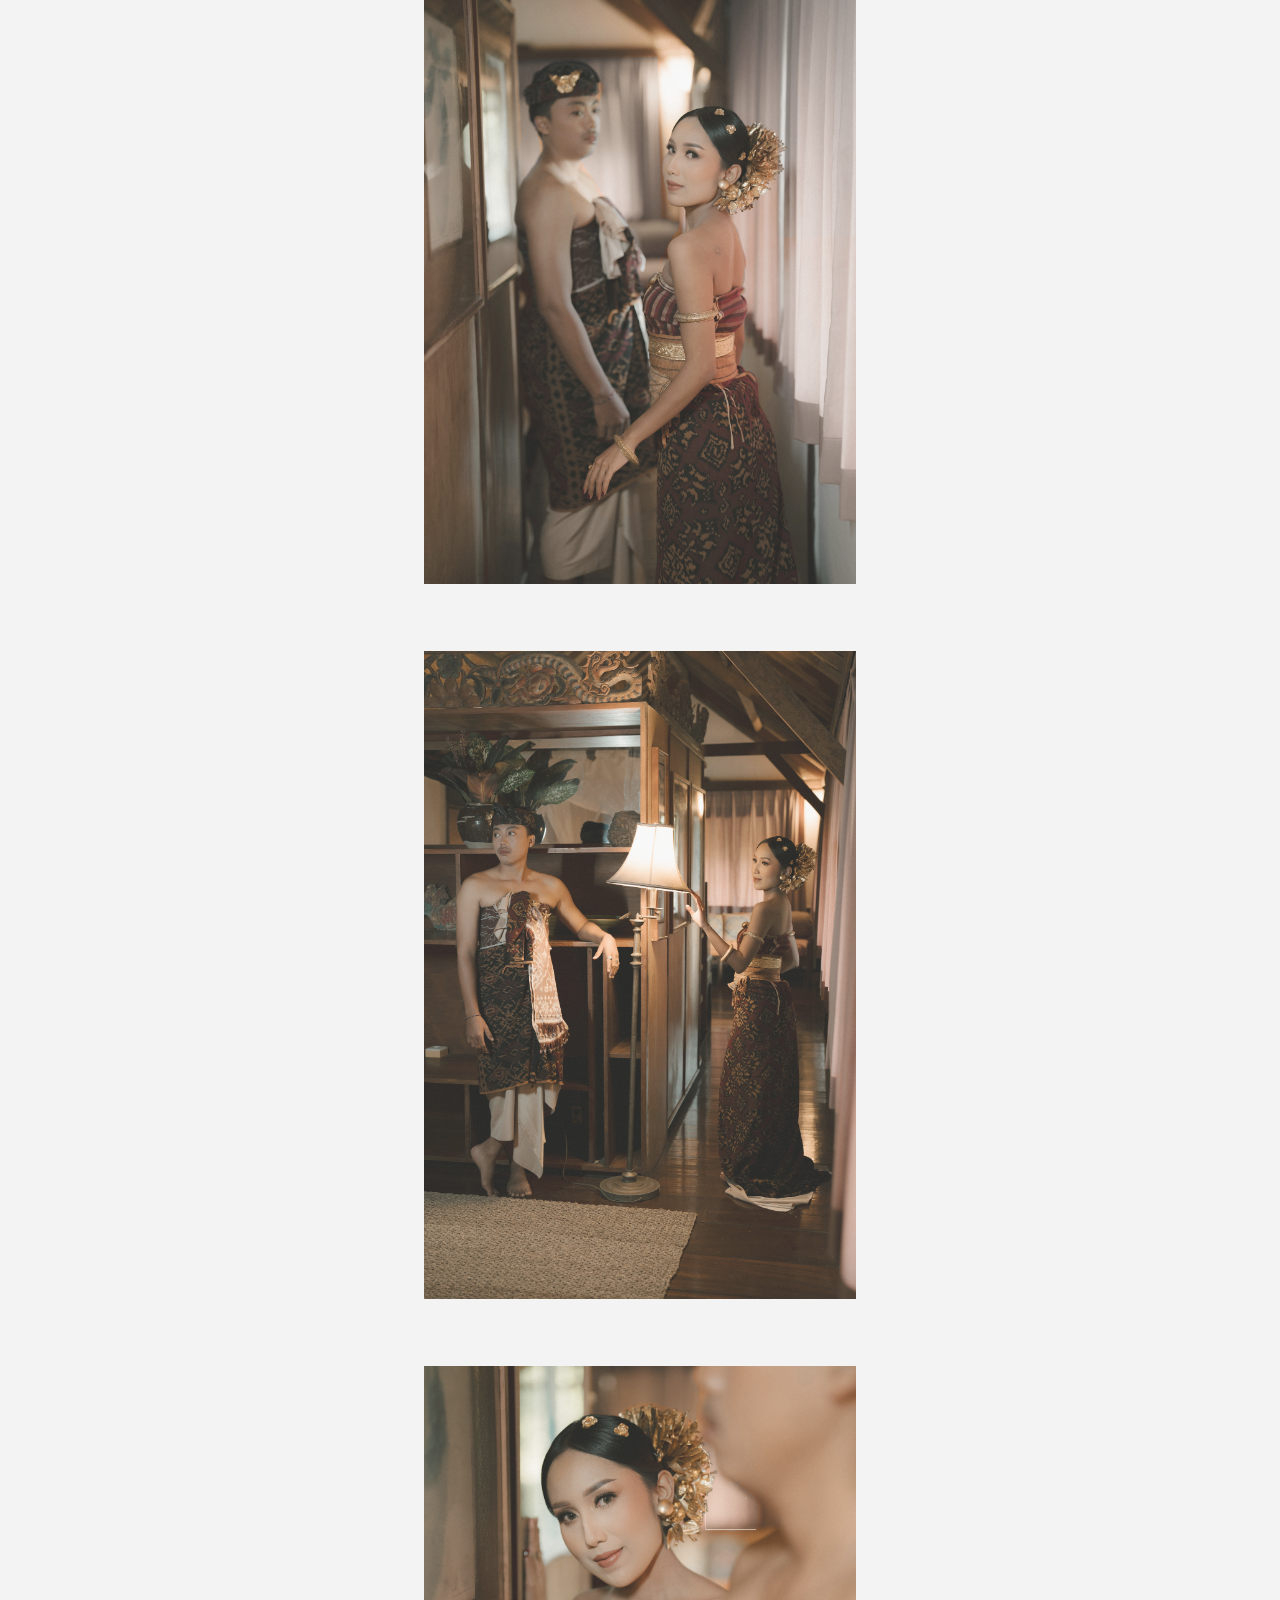
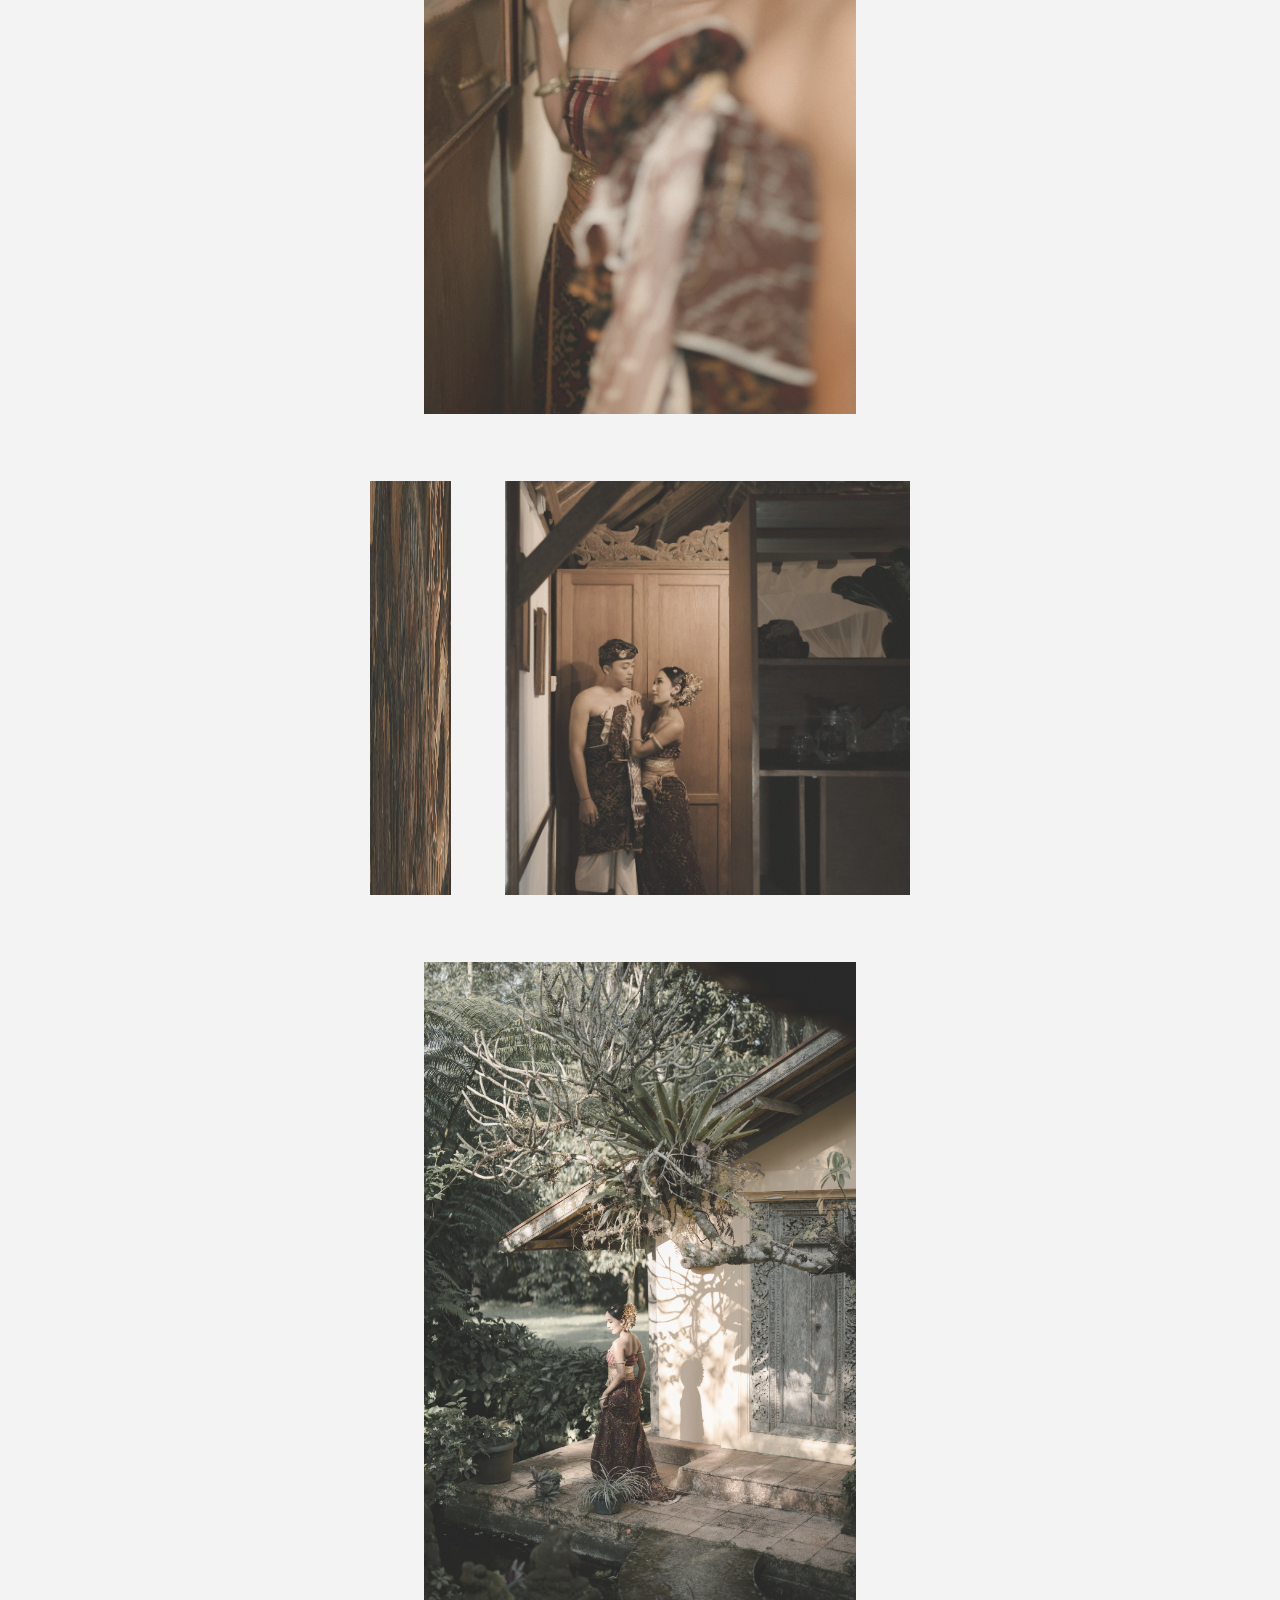
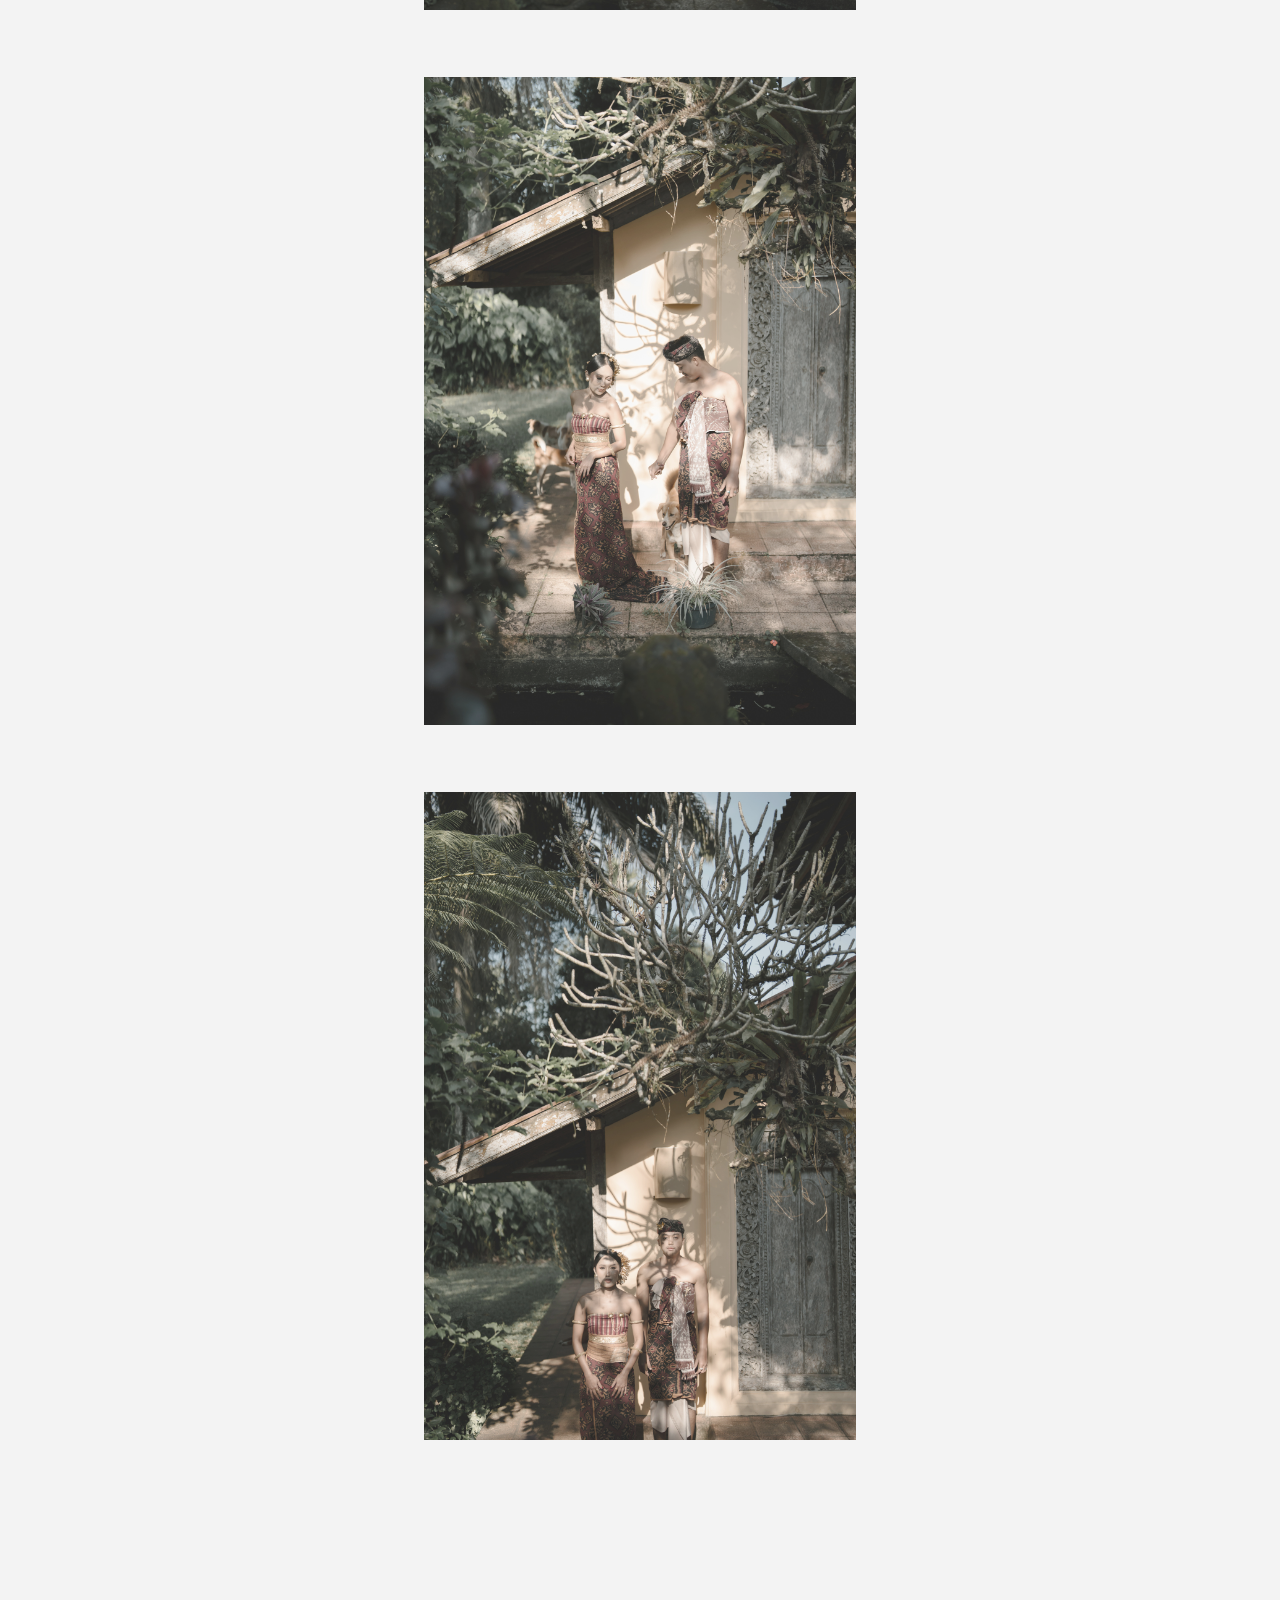
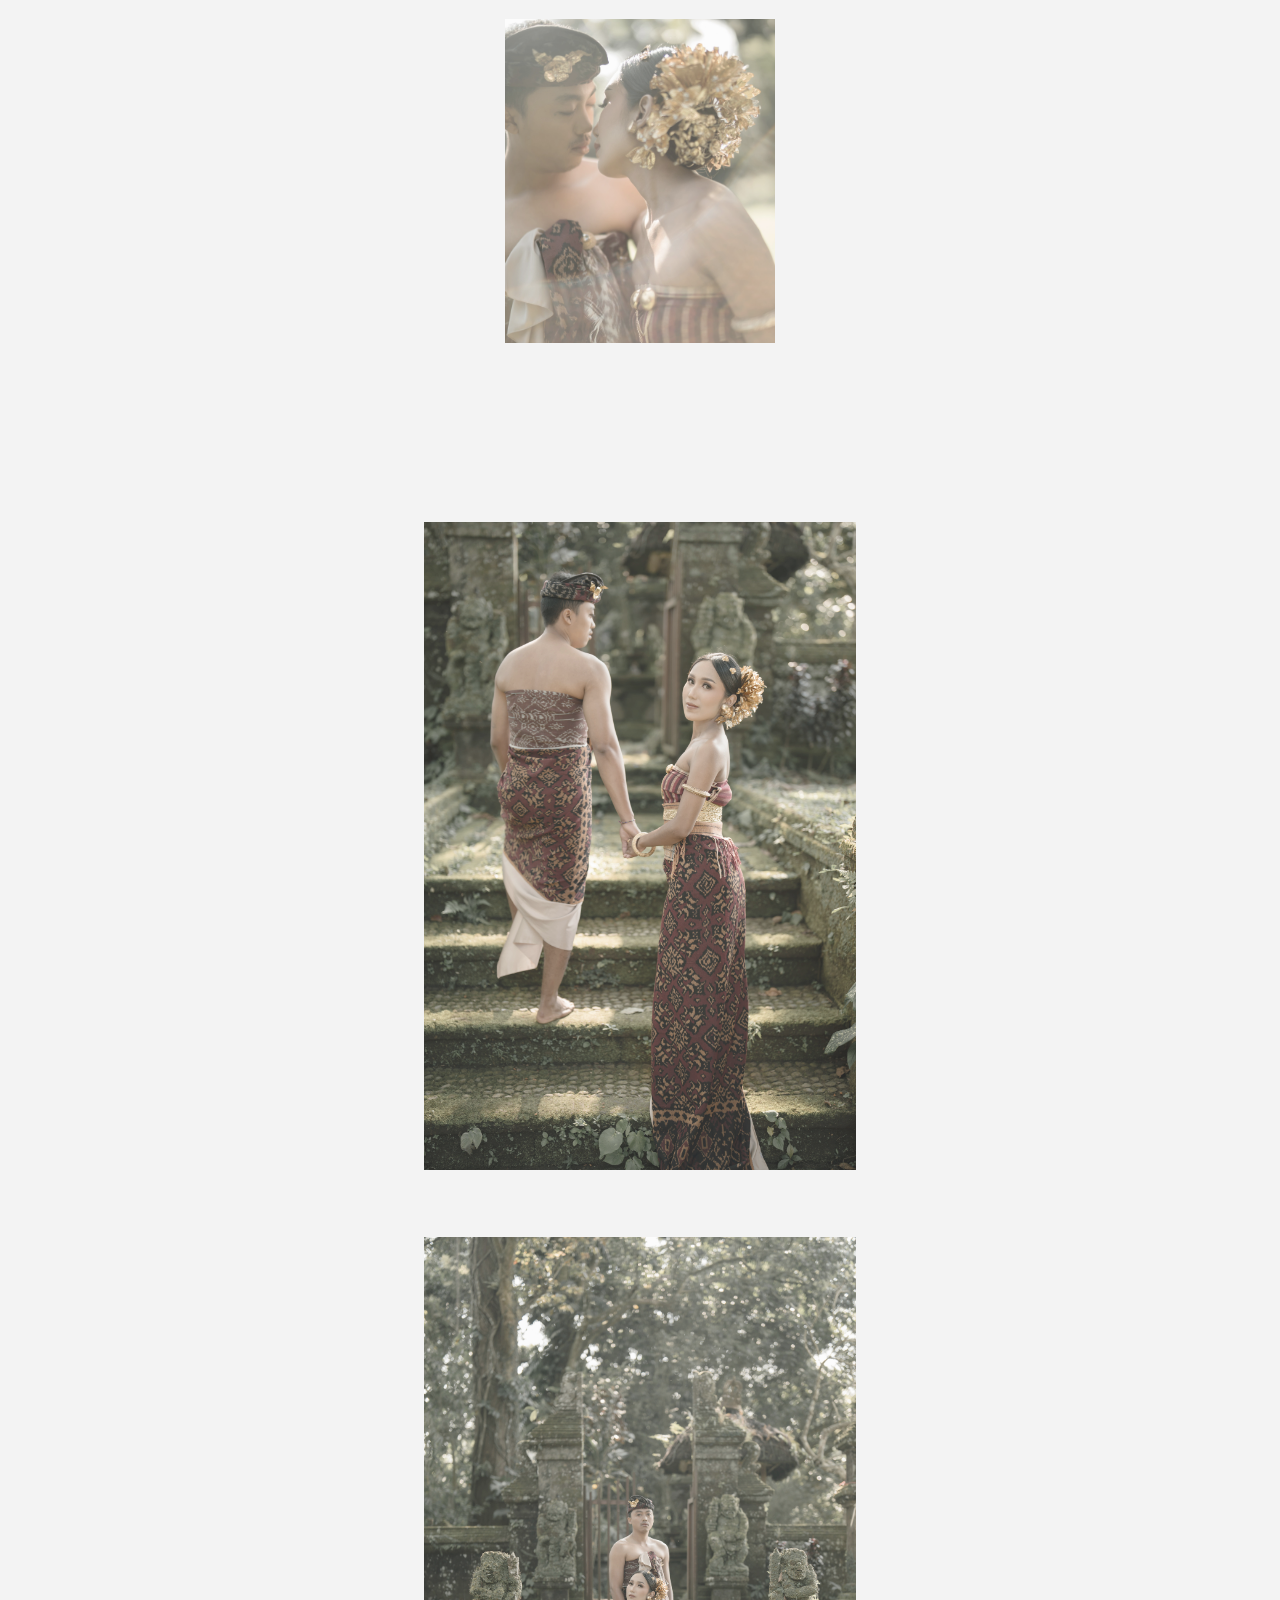
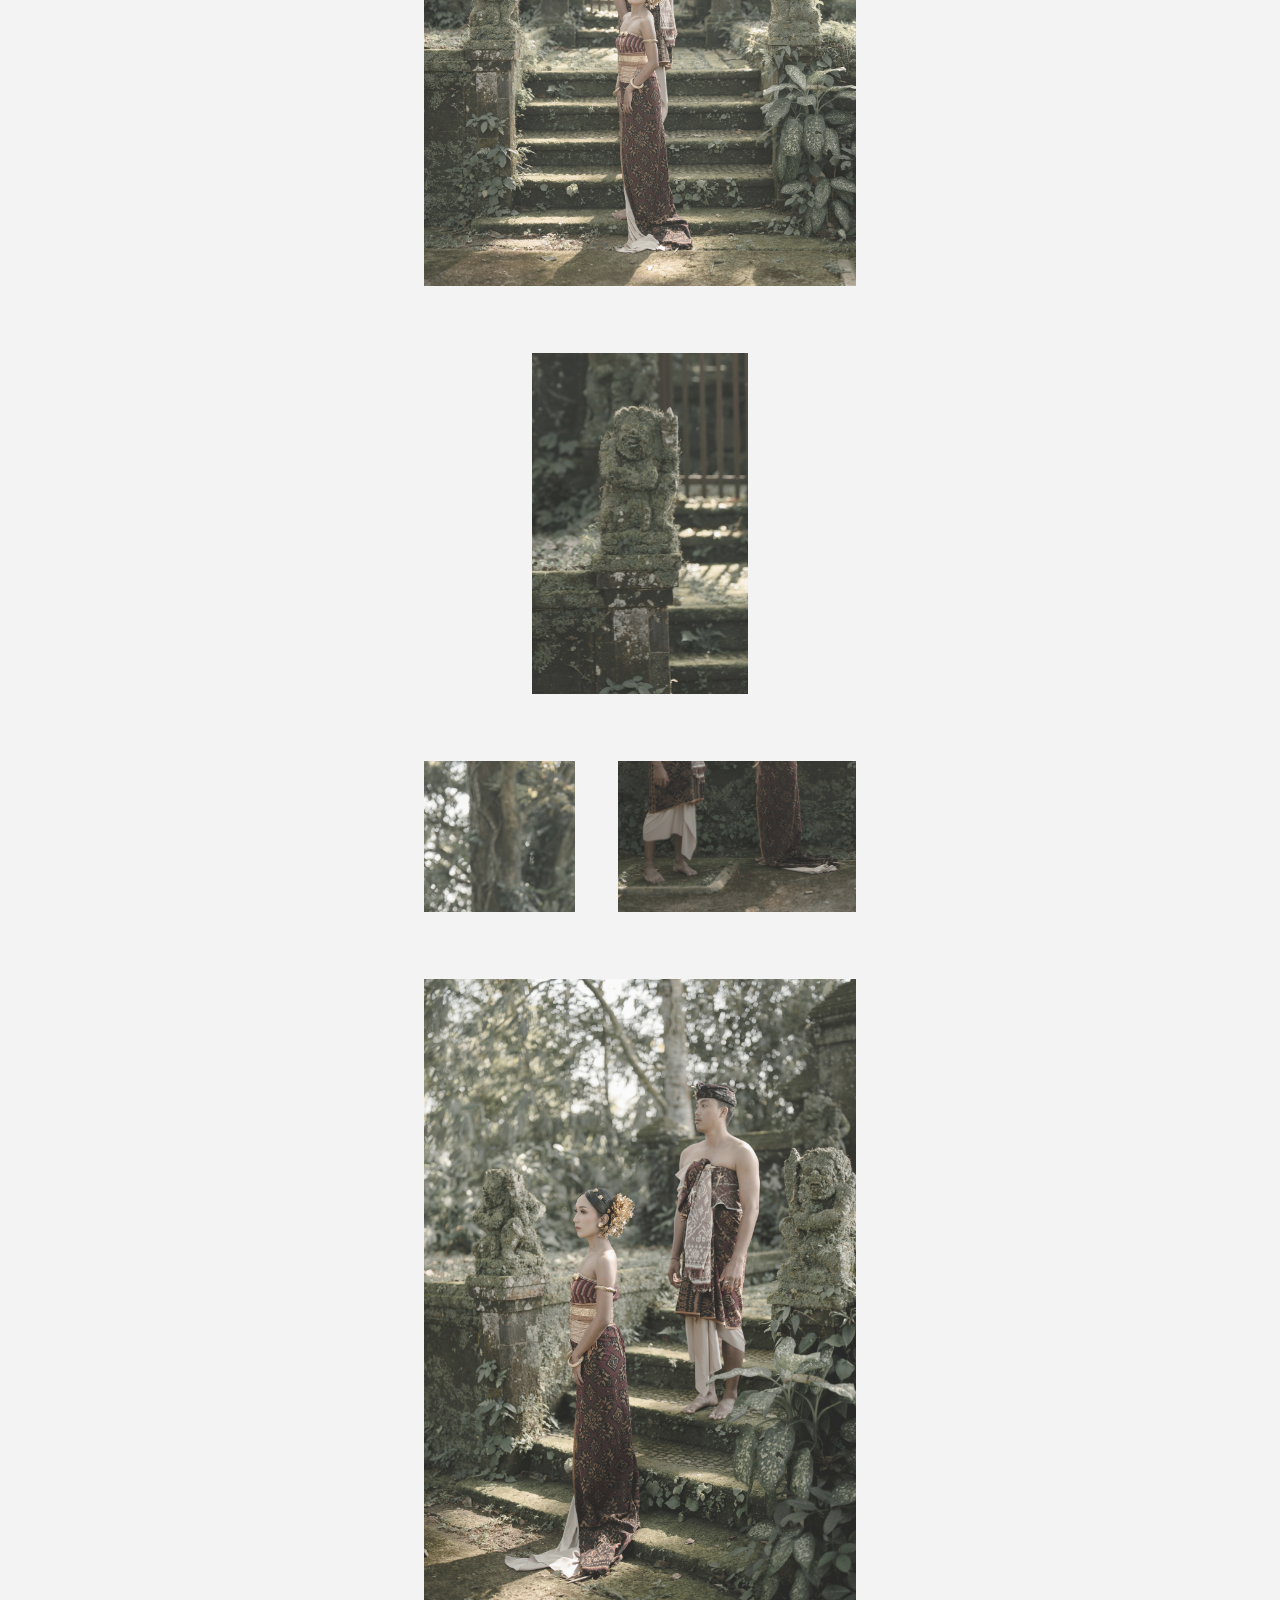
==== commit 6c234ac8: "adjust letter spacing and galeri header responsiveness" ====
--- a/coba/index.html
+++ b/coba/index.html
@@ -73,7 +73,7 @@
                 <h4 style="letter-spacing: 0.25rem; margin-bottom: 0rem;">RESEPSI</h4>
                 <h4 style="margin-bottom: 2rem; letter-spacing: 0.25rem; margin-top: 0;">04 . 10 . 2025</h4>
                 <img class="card__img" src="assets/output_prefix-012.jpg" alt="">
-                <h4 style="margin-top: 2rem; margin-bottom: 0.1rem;">GEO OPEN SPACE - KEROBOKAN KELOD</h4>
+                <h4 style="margin-top: 2rem; margin-bottom: 0.1rem; font-size: 1.5rem;">GEO OPEN SPACE - KEROBOKAN KELOD</h4>
                 <h6 style="margin-top: 0; margin-bottom: 1rem; letter-spacing: 0.25;">16.00 – 22.00</h6>
                 <a style="margin-top: 0; font-size: 1.35rem; font-style: italic; letter-spacing: 0.25rem;">TAUTAN GOOGLE MAPS</a>       
             </div>
--- a/coba/style.css
+++ b/coba/style.css
@@ -32,12 +32,13 @@
   font-size: 1.125rem; /* 18px */
 }
 
-h6 { font-size: 1.375rem; font-style: normal; font-weight: normal; } /* 22px */
-h5 { font-size: 1.5rem; font-style: normal; font-weight: normal;} /* 24px */
-h4 { font-size: 1.625rem; font-style: normal; font-weight: normal;} /* 26px */
-h3 { font-size: 1.750rem; font-style: normal; font-weight: normal;}     /* 28px */
-h2 { font-size: 1.875rem; font-style: normal; font-weight: normal;} /* 30px */
-h1 { font-size: 2rem; font-style: normal; font-weight: normal;}     /* 32px */
+h6 { font-size: 1.375rem; font-style: normal; font-weight: normal; letter-spacing: 0.175rem; } /* 22px */
+h5 { font-size: 1.5rem; font-style: normal; font-weight: normal; letter-spacing: 0.175rem} /* 24px */
+h4 { font-size: 1.625rem; font-style: normal; font-weight: normal; letter-spacing: 0.175rem} /* 26px */
+h3 { font-size: 1.750rem; font-style: normal; font-weight: normal; letter-spacing: 0.175rem}     /* 28px */
+h2 { font-size: 1.875rem; font-style: normal; font-weight: normal;letter-spacing: 0.175rem} /* 30px */
+h1 { font-size: 2rem; font-style: normal; font-weight: normal; letter-spacing: 0.175rem}     /* 32px */
+p {letter-spacing: 0.175rem}
 
 .main-container {
     /* line-height: 1.2;
@@ -221,6 +222,9 @@
   width: 65%;
   height: auto;
 }
+
+
+
 
 
 /* .card__text {
@@ -302,10 +306,15 @@
     gap: 10rem;
     padding-top: 3rem;
 }
+@media(min-width:360px) {
+  .header-left, .header-right {
+    gap: 15rem;
+}  
+}
 
 @media(min-width:550px) {
   .header-left, .header-right {
-    gap: 15rem;
+    gap: 20rem;
 }  
 }
 
@@ -313,6 +322,7 @@
     writing-mode: vertical-rl;
     margin-bottom: 17.5rem;
     margin-right: 0.5rem;
+    font-size: 0.8rem;
 }
 
 .header-left p {
@@ -321,6 +331,8 @@
     transform: rotate(180deg);
     margin-bottom: 20rem;
     margin-left: 0.5rem;
+    font-size: 0.8rem;
+
 }
 
 .header-container {
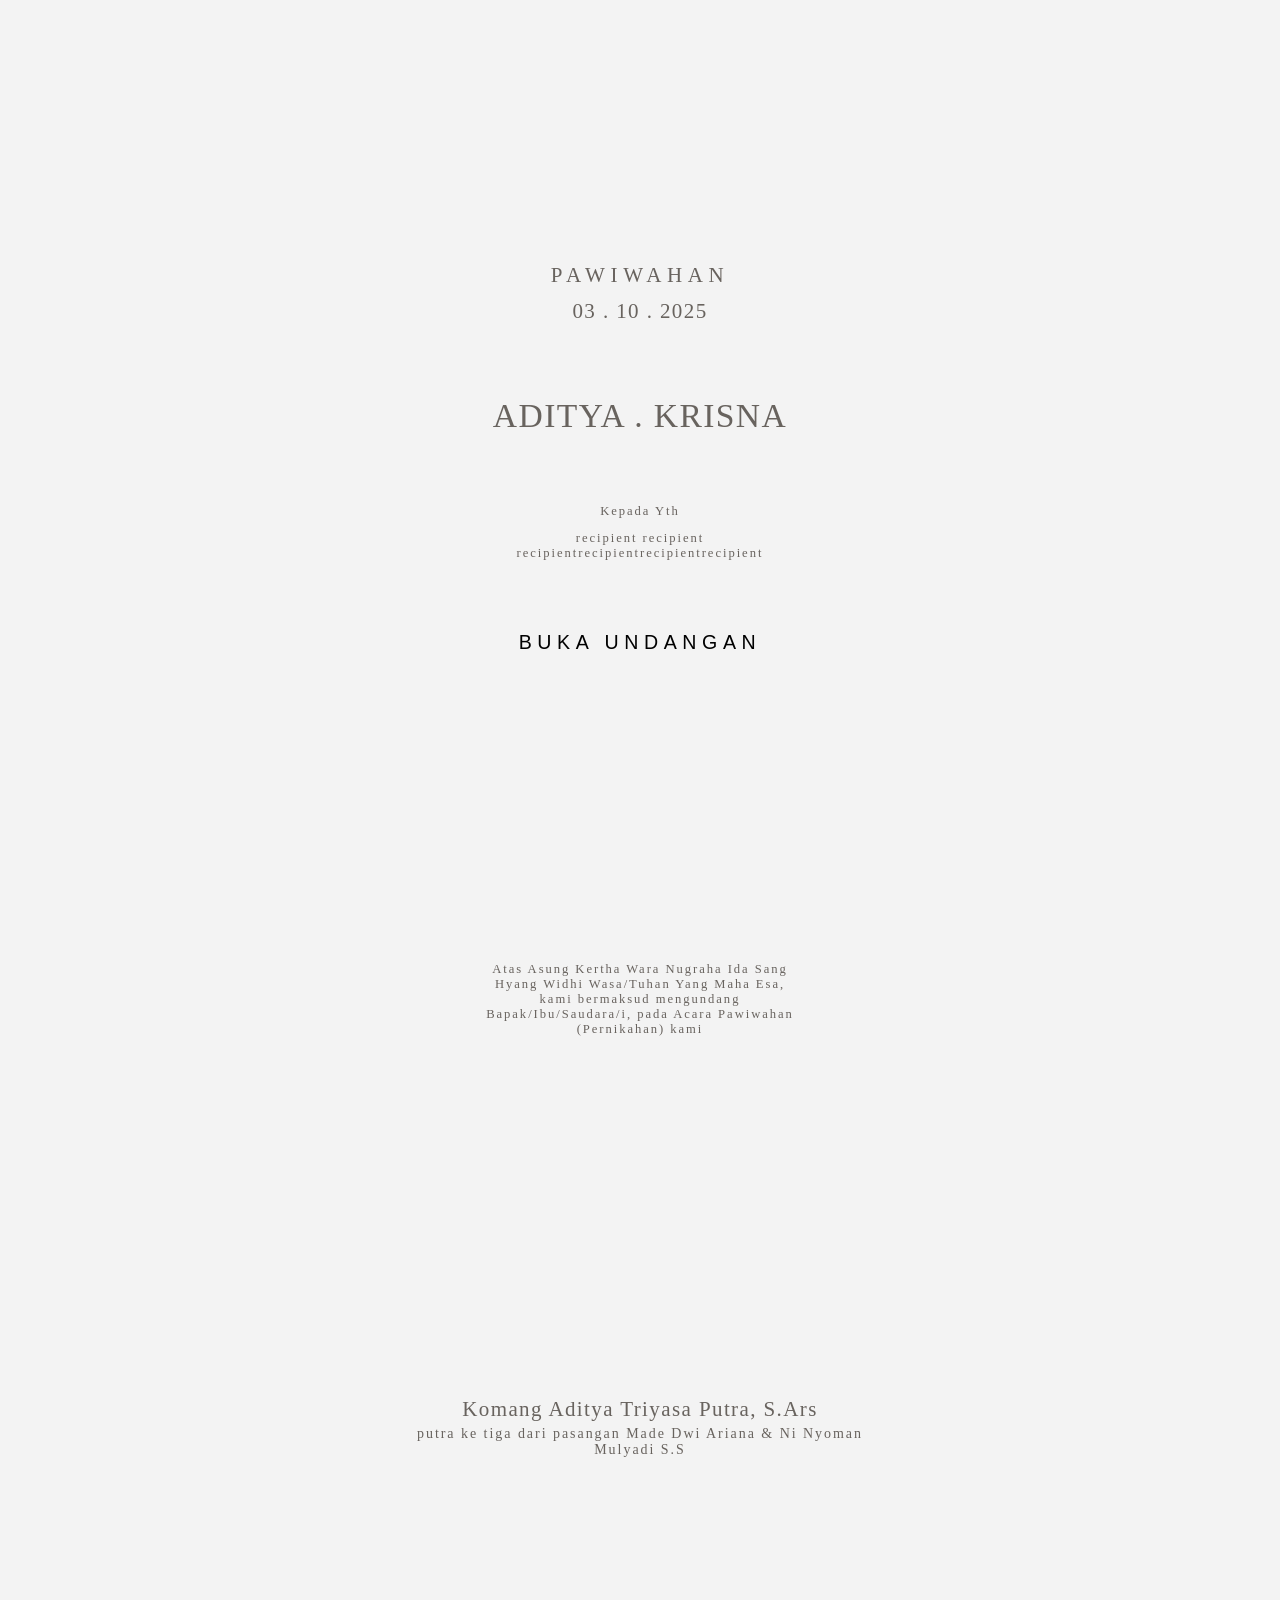
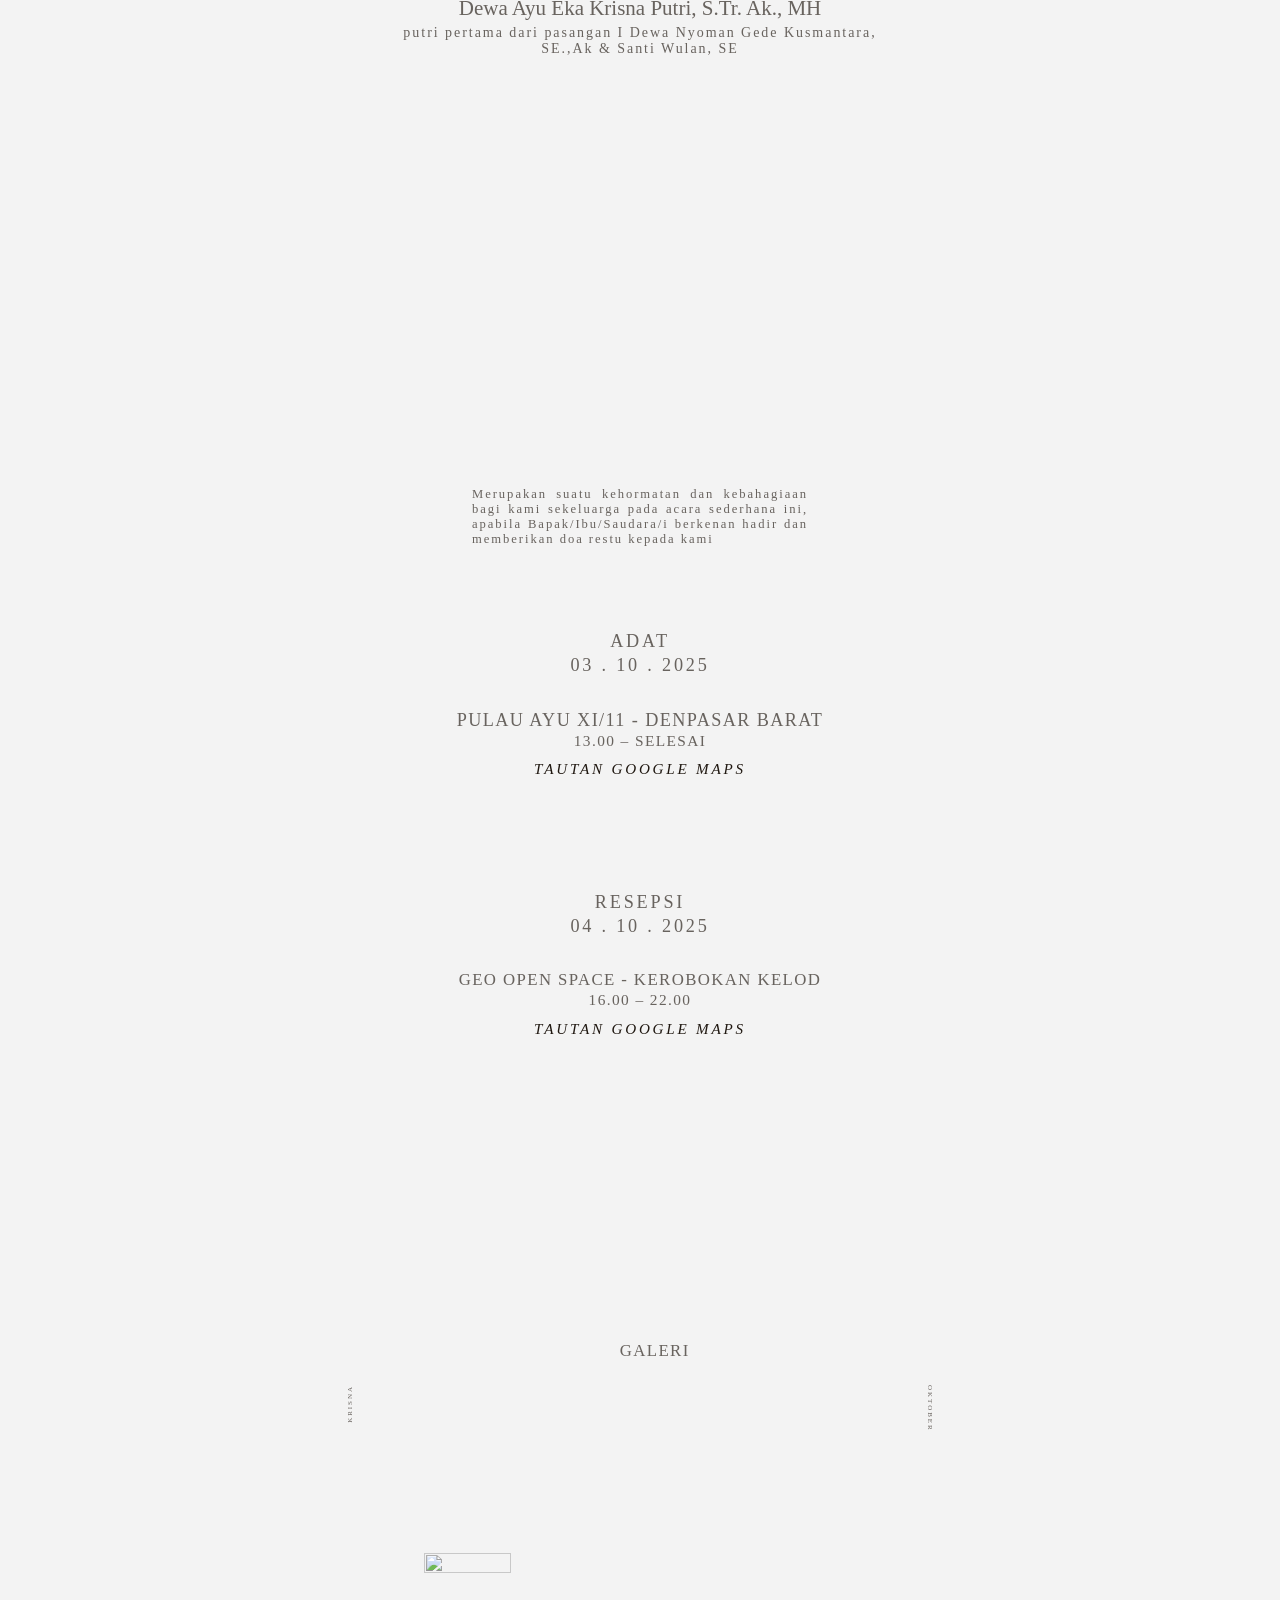
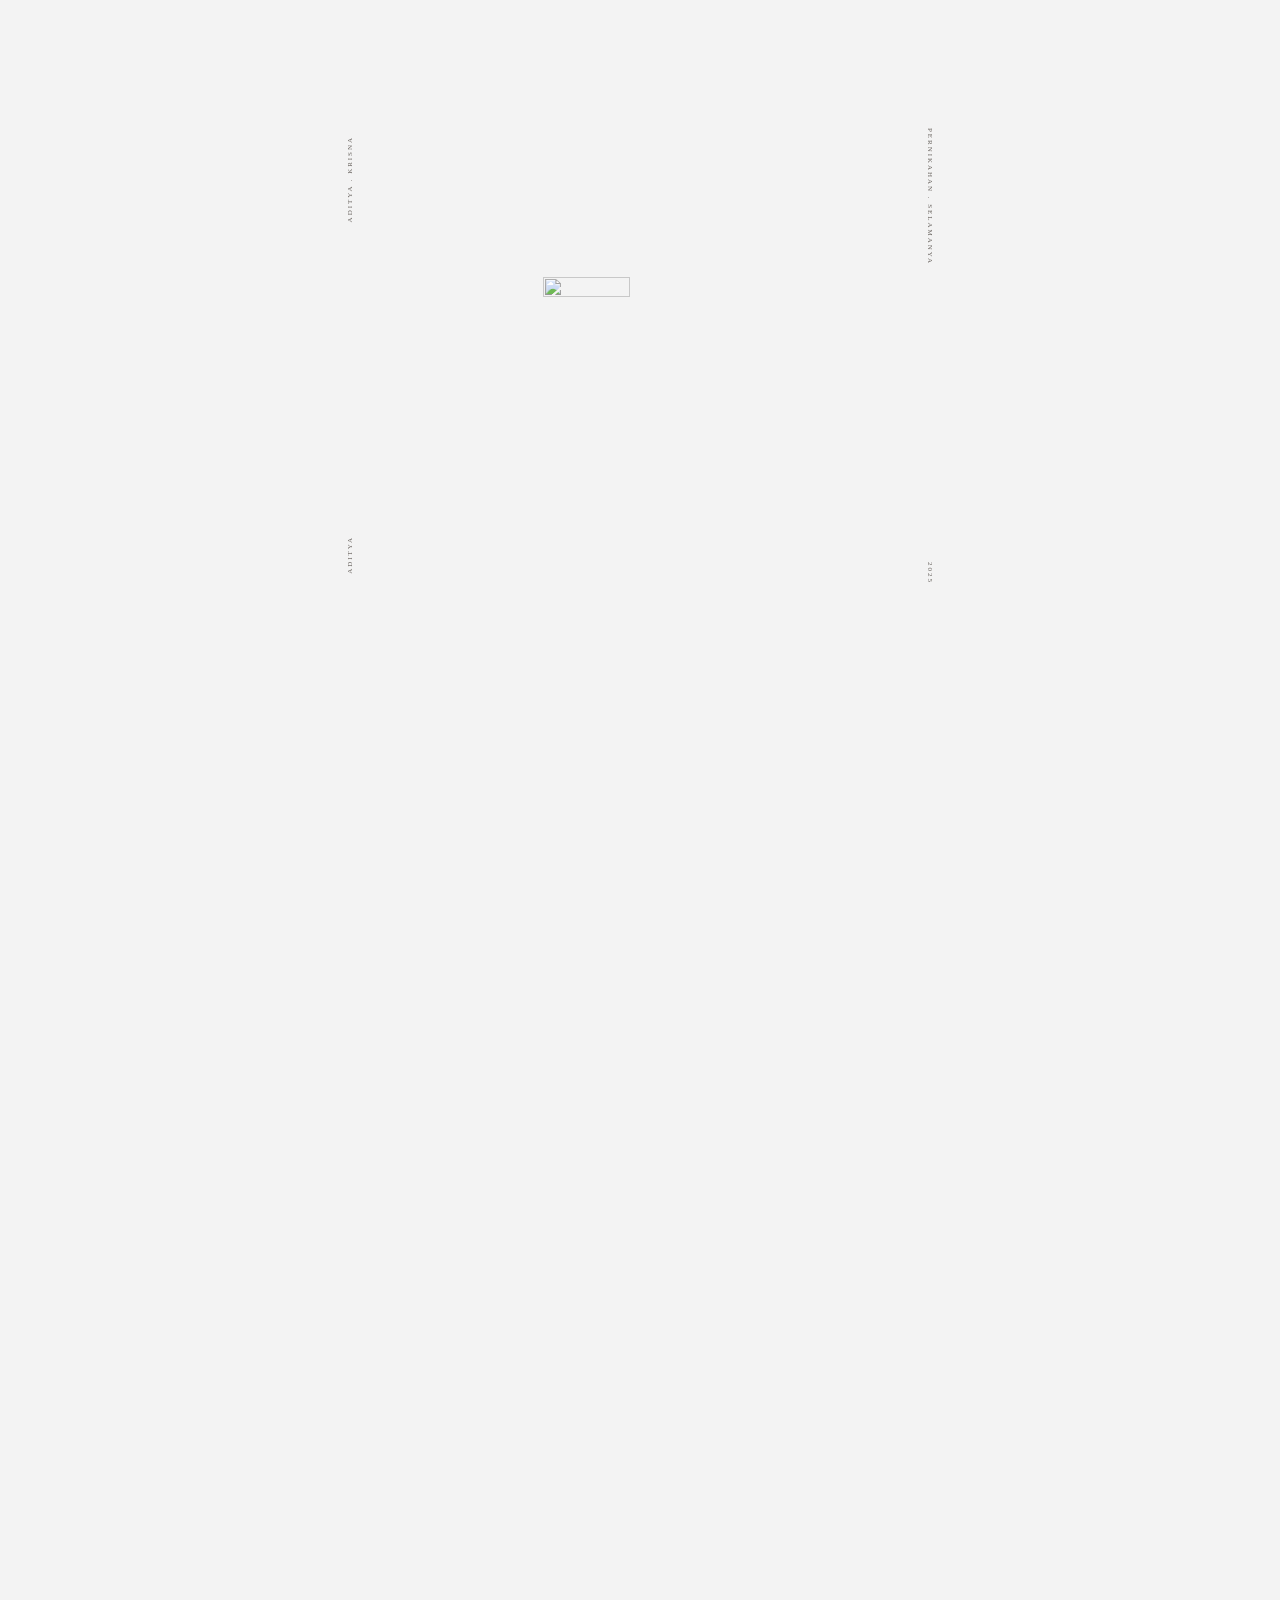
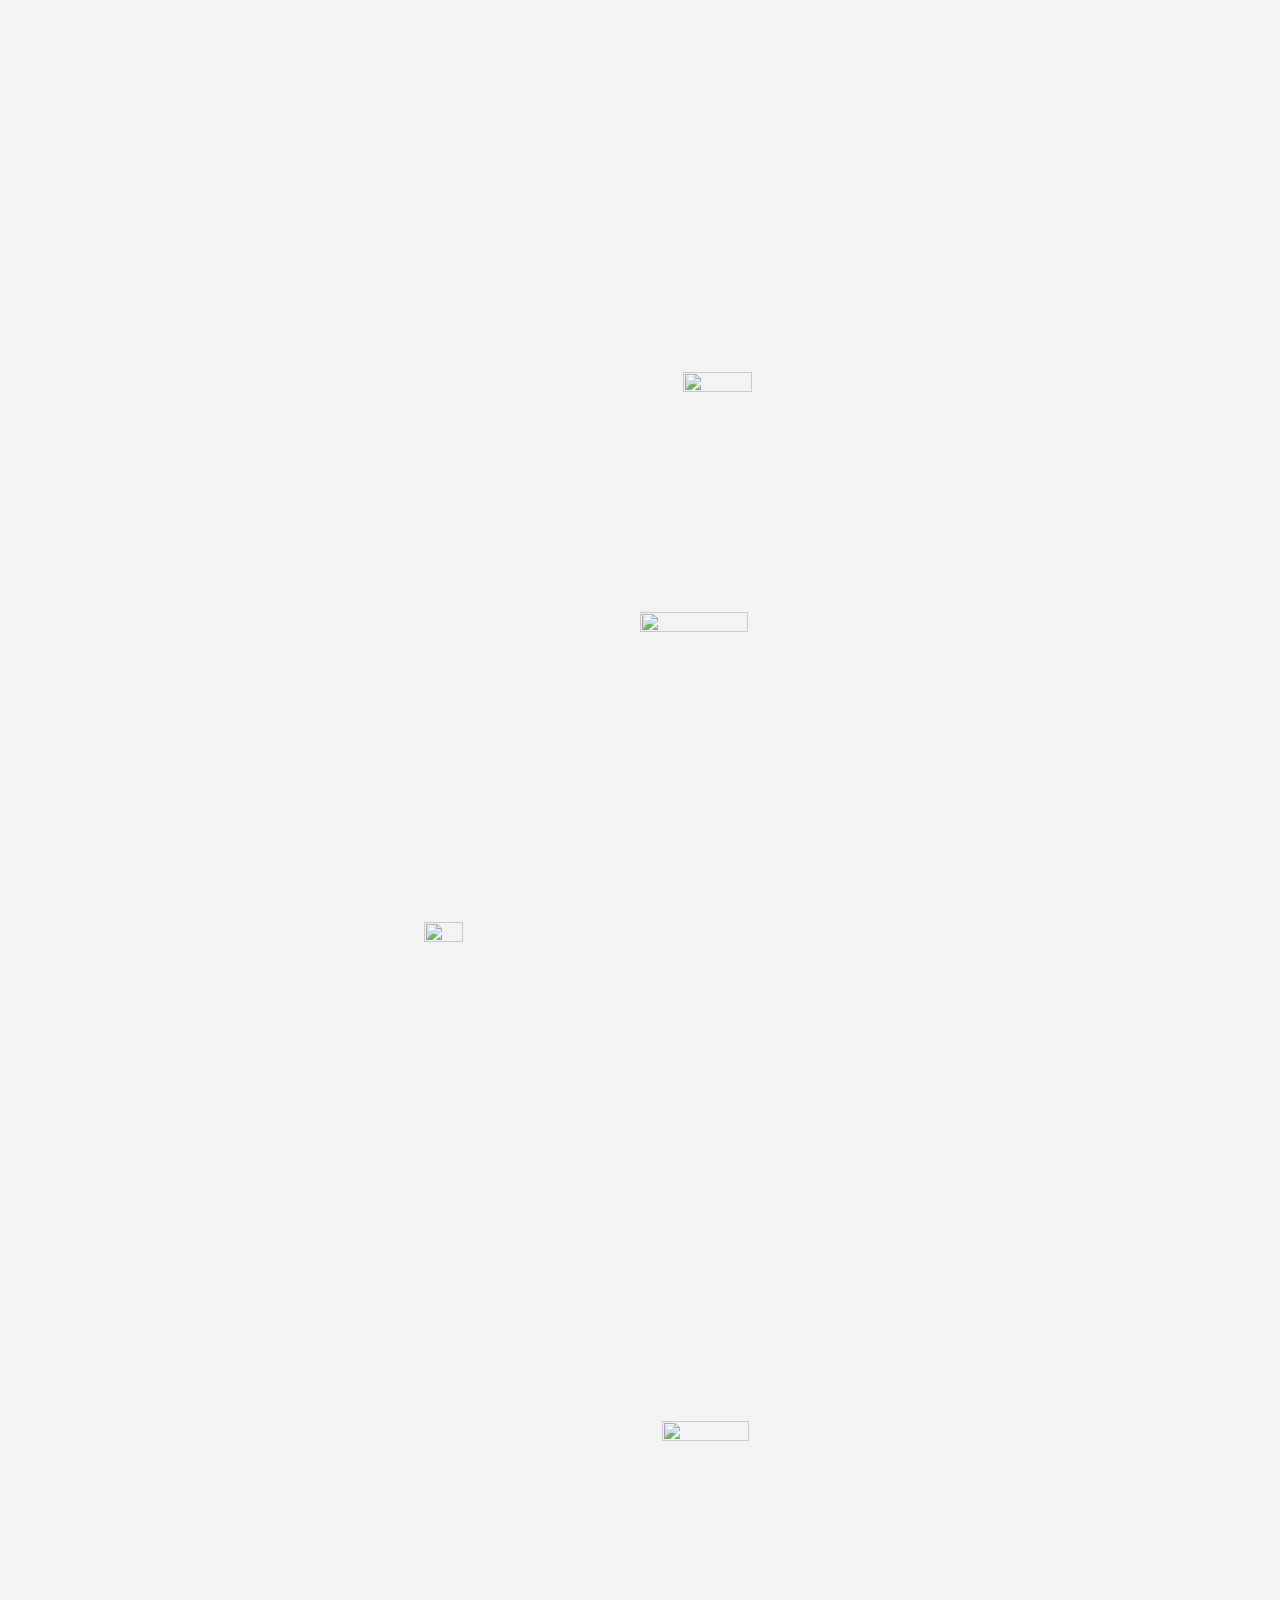
==== commit 3189d740: "changed folder structure, kinda weird, plus polishing by adjusting font opacity" ====
--- a/coba/index.html
+++ b/coba/index.html
@@ -11,12 +11,12 @@
         <div class="overlay-box">
             <h2 style="letter-spacing: 0.5rem; margin-bottom: 0.5rem;">PAWIWAHAN</h2>
             <h2 style="margin-top: 0.5rem;">03 . 10 . 2025</h2>
-            <h1 style="margin: 5rem;letter-spacing: 0.5rem;">ADITYA . KRISNA</h1>
+            <h1 style="margin: 5rem 0;">ADITYA . KRISNA</h1>
             <div style="width: 90%;">
                 <p style="">Kepada Yth</p>
                 <p>recipient recipient recipientrecipientrecipientrecipient</p>
             </div>
-            <button id="hide" style="margin-top: 5rem; letter-spacing: 0.5rem; font-size: 1.5rem;">BUKA UNDANGAN</button>
+            <button id="hide" style="margin-top: 5rem; letter-spacing: 0.5rem; font-size: 1.75rem;">BUKA UNDANGAN</button>
         </div>
     </div>
     <div class="main-container" id="mainContainer">
@@ -49,18 +49,18 @@
                 </div>
                 <img src="assets/output_prefix-004.jpg" alt="">
                 <div class="profile-text">
-                    <h2>Dewa Ayu Eka Krisna Putri, S.Tr. Ak., MH</h2>
+                    <h2 style="letter-spacing: 0;">Dewa Ayu Eka Krisna Putri, S.Tr. Ak., MH</h2>
                     <p>putri pertama dari pasangan I Dewa Nyoman Gede Kusmantara, SE.,Ak & Santi Wulan, SE</p>                
                 </div>
             </div>
        </div>
-       <div class="alamat-main">
-            <div style="width: 80%;">          
+       <div class="alamat-main" style="margin-bottom: 8rem;">
+            <div style="width: 80%; margin-bottom: 3rem;">          
                 <p >Merupakan suatu kehormatan dan kebahagiaan bagi kami sekeluarga pada acara sederhana ini, apabila Bapak/Ibu/Saudara/i berkenan hadir dan memberikan doa restu kepada kami </p>
             </div>
             <div class="card" style="width: 100%;">
                 <h4 style="letter-spacing: 0.25rem; margin-bottom: 0rem;">ADAT</h4>
-                <h4 style="margin-bottom: 2rem; letter-spacing: 0.25rem; margin-top: 0;">03 . 10 . 2025</h4>
+                <h4 style="margin-bottom: 1rem; letter-spacing: 0.25rem; margin-top: 0.25rem;">03 . 10 . 2025</h4>
                 <img class="card__img" src="assets/output_prefix-006.jpg" alt="">
                 <h4 style="margin-top: 2rem; margin-bottom: 0.1rem;">PULAU AYU XI/11 - DENPASAR BARAT</h4>
                 <h6 style="margin-top: 0; margin-bottom: 1rem; letter-spacing: 0.25;">13.00 – SELESAI</h6>
@@ -68,10 +68,10 @@
             </div>
         </div>
 
-       <div class="alamat-main" style="margin-top: -6rem;">
+       <div class="alamat-main" style="">
             <div class="card" style="width: 100%;">
                 <h4 style="letter-spacing: 0.25rem; margin-bottom: 0rem;">RESEPSI</h4>
-                <h4 style="margin-bottom: 2rem; letter-spacing: 0.25rem; margin-top: 0;">04 . 10 . 2025</h4>
+                <h4 style="margin-bottom: 1rem; letter-spacing: 0.25rem; margin-top: 0.25rem;">04 . 10 . 2025</h4>
                 <img class="card__img" src="assets/output_prefix-012.jpg" alt="">
                 <h4 style="margin-top: 2rem; margin-bottom: 0.1rem; font-size: 1.5rem;">GEO OPEN SPACE - KEROBOKAN KELOD</h4>
                 <h6 style="margin-top: 0; margin-bottom: 1rem; letter-spacing: 0.25;">16.00 – 22.00</h6>
--- a/coba/style.css
+++ b/coba/style.css
@@ -9,7 +9,13 @@
   --text-1: #1f1710;
   --text-2: grey;
   --background: #f3f3f3;
-  --section-marginbottom: 12rem;
+  --section-marginbottom: 15rem;
+}
+
+@media(min-width:390px) {
+    :root {
+    --section-marginbottom: 28rem;
+    } 
 }
 
 html, body {
@@ -32,13 +38,14 @@
   font-size: 1.125rem; /* 18px */
 }
 
-h6 { font-size: 1.375rem; font-style: normal; font-weight: normal; letter-spacing: 0.175rem; } /* 22px */
-h5 { font-size: 1.5rem; font-style: normal; font-weight: normal; letter-spacing: 0.175rem} /* 24px */
-h4 { font-size: 1.625rem; font-style: normal; font-weight: normal; letter-spacing: 0.175rem} /* 26px */
-h3 { font-size: 1.750rem; font-style: normal; font-weight: normal; letter-spacing: 0.175rem}     /* 28px */
-h2 { font-size: 1.875rem; font-style: normal; font-weight: normal;letter-spacing: 0.175rem} /* 30px */
-h1 { font-size: 2rem; font-style: normal; font-weight: normal; letter-spacing: 0.175rem}     /* 32px */
-p {letter-spacing: 0.175rem}
+h6 { font-size: 1.375rem; font-style: normal; font-weight: normal; letter-spacing: 0.125rem; opacity: 0.65; } /* 22px */
+h5 { font-size: 1.5rem; font-style: normal; font-weight: normal; letter-spacing: 0.125rem;opacity: 0.65} /* 24px */
+h4 { font-size: 1.625rem; font-style: normal; font-weight: normal; letter-spacing: 0.125rem;opacity: 0.65} /* 26px */
+h3 { font-size: 1.750rem; font-style: normal; font-weight: normal; letter-spacing: 0.125rem;opacity: 0.65}     /* 28px */
+h2 { font-size: 1.875rem; font-style: normal; font-weight: normal;letter-spacing: 0.125rem;opacity: 0.65} /* 30px */
+h1 { font-size: 2rem; font-style: normal; font-weight: normal; letter-spacing: 0.125rem;opacity: 0.65}     /* 32px */
+p {letter-spacing: 0.175rem; opacity: 0.65;}
+
 
 .main-container {
     /* line-height: 1.2;
@@ -71,6 +78,14 @@
     margin-top: 10vh;
     margin-bottom: var(--section-marginbottom);
 }
+
+@media(min-width:900px) {
+    .hero-container {
+        margin-top: 13vh;
+    }
+}
+
+
 
 .hero-container img {
     margin-bottom: 2rem;
